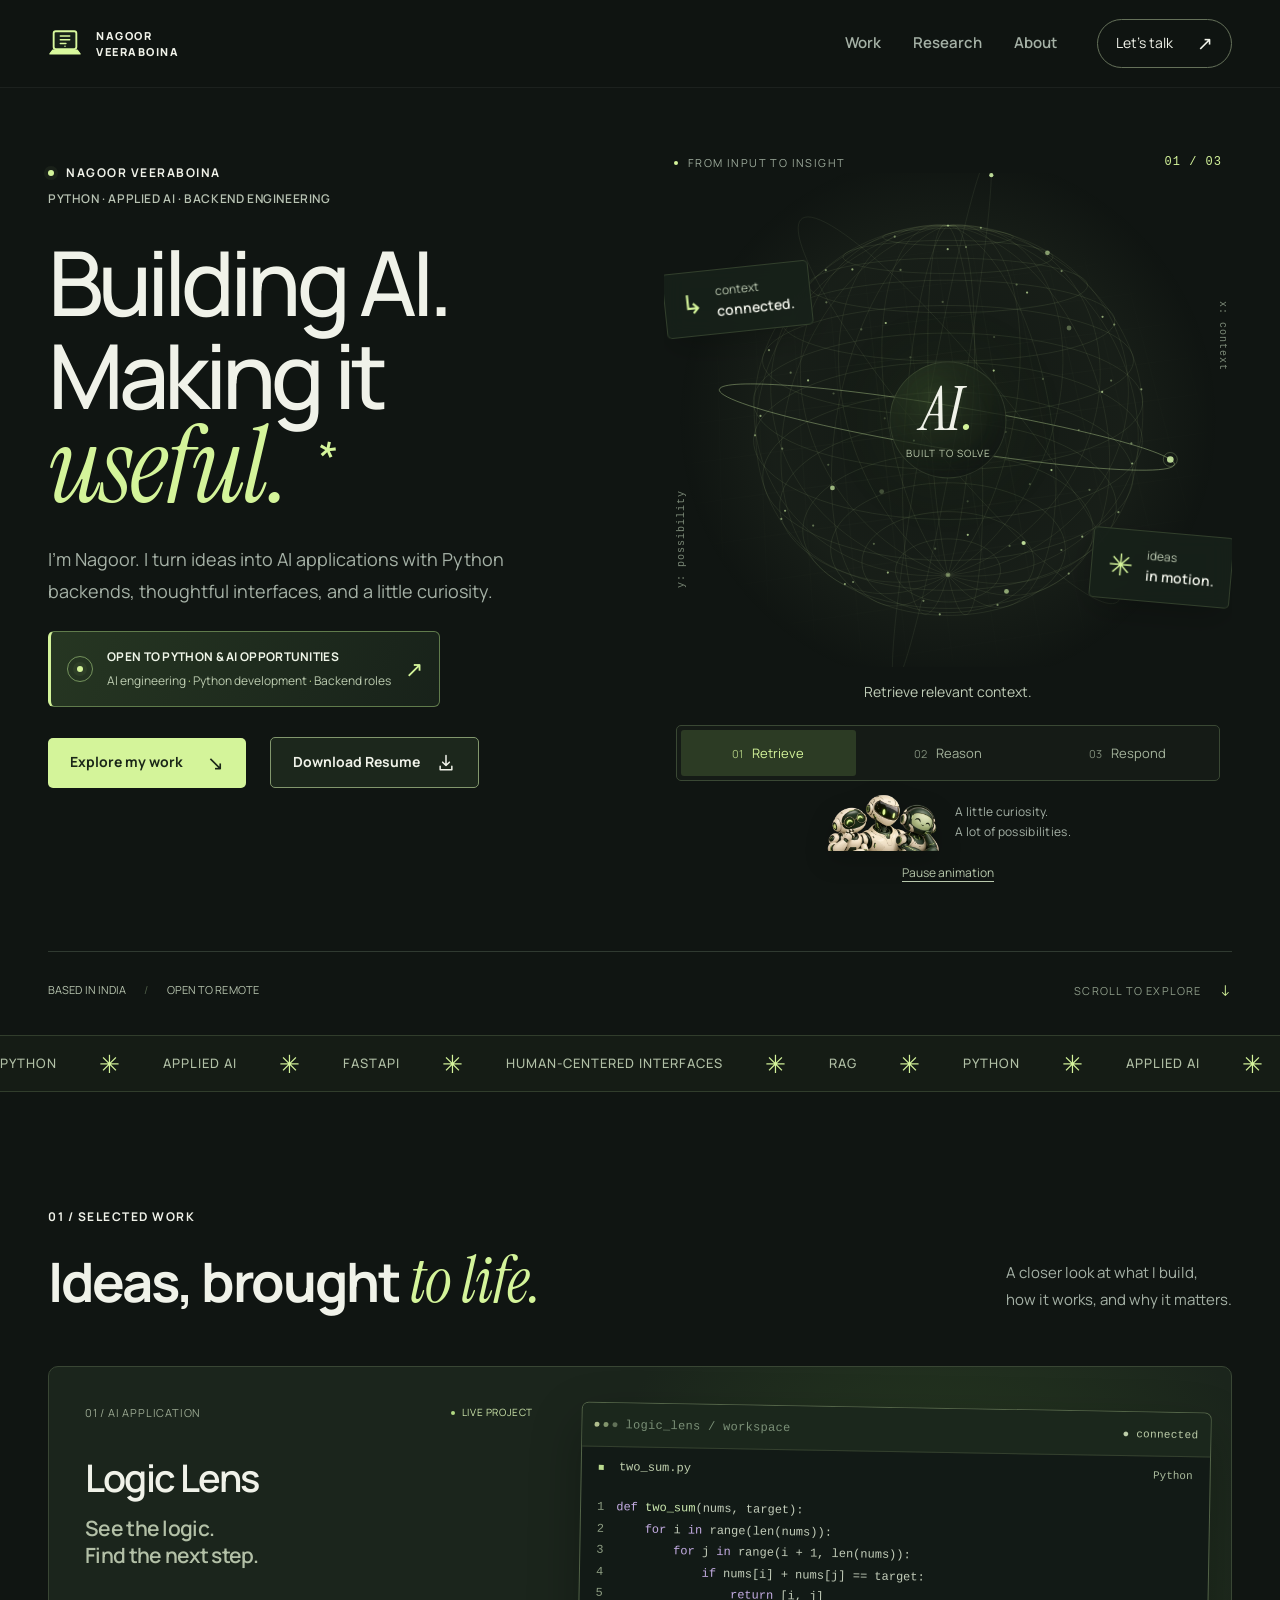
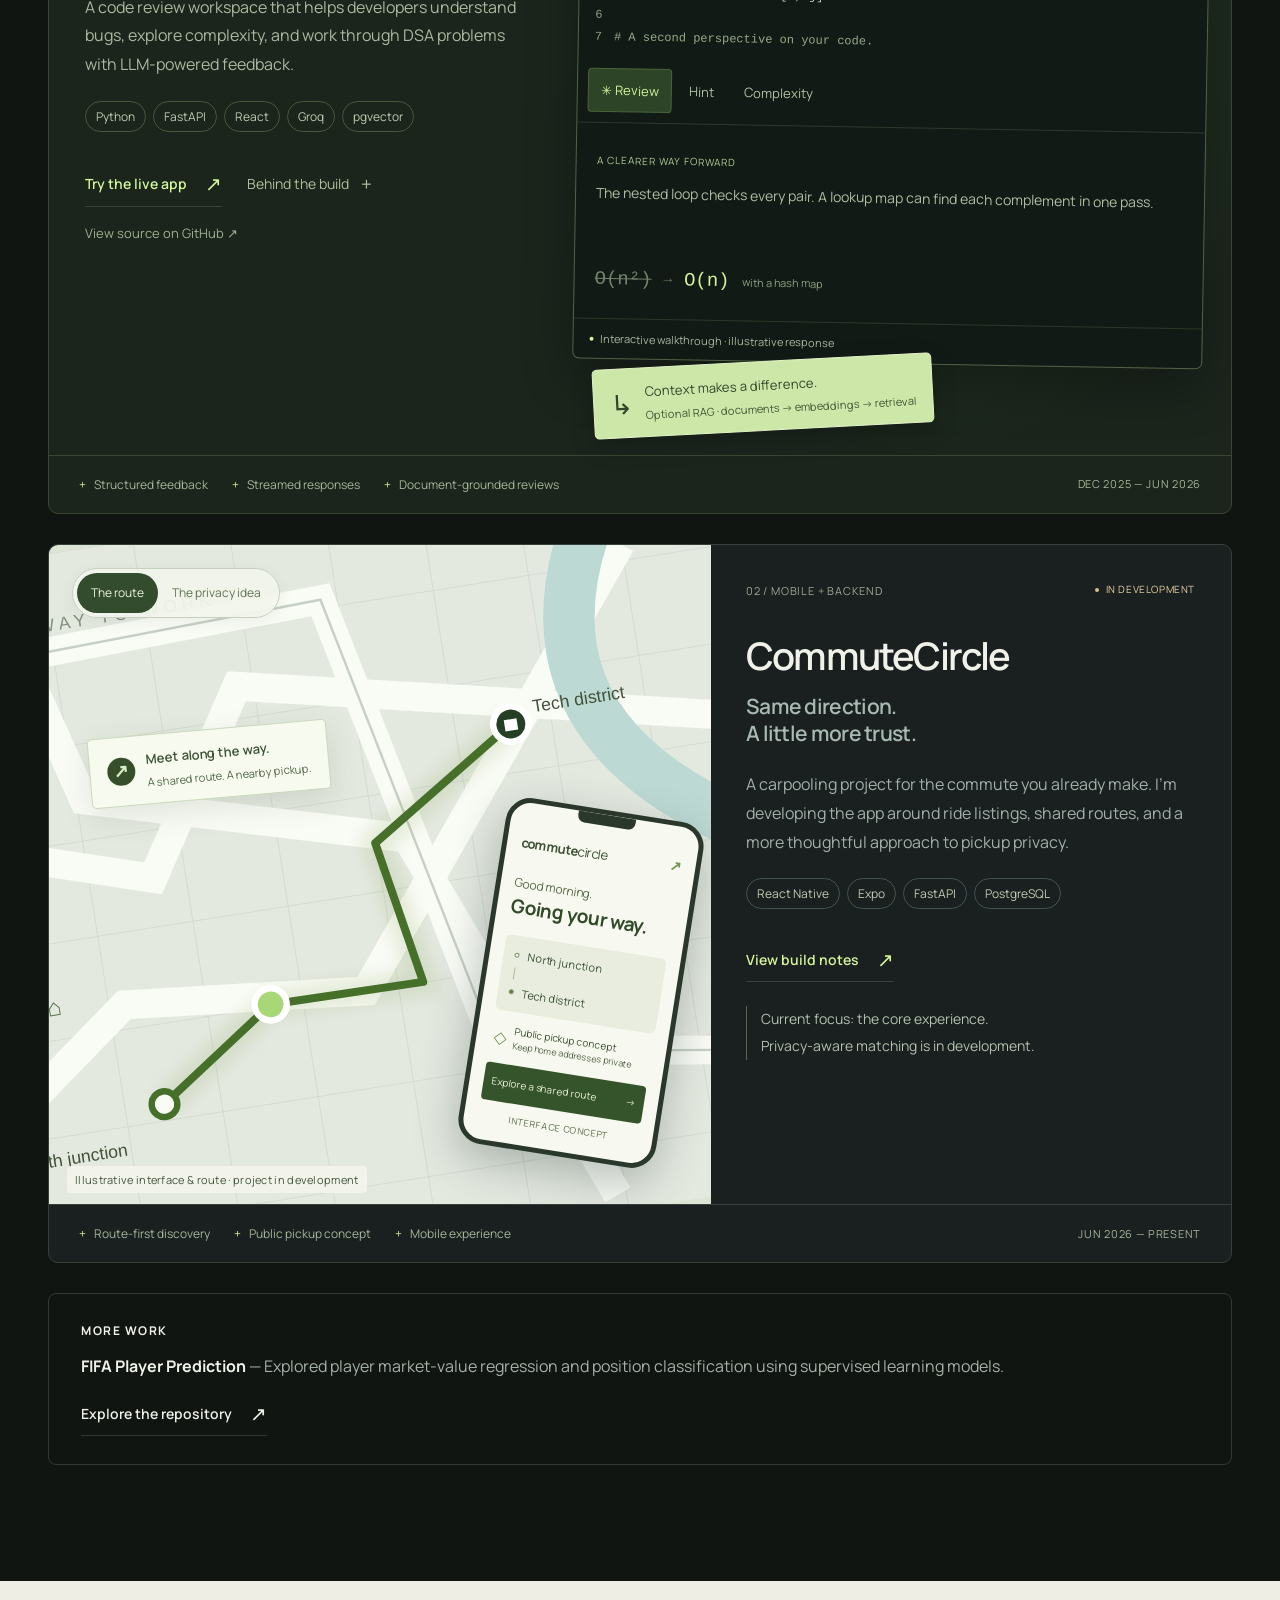
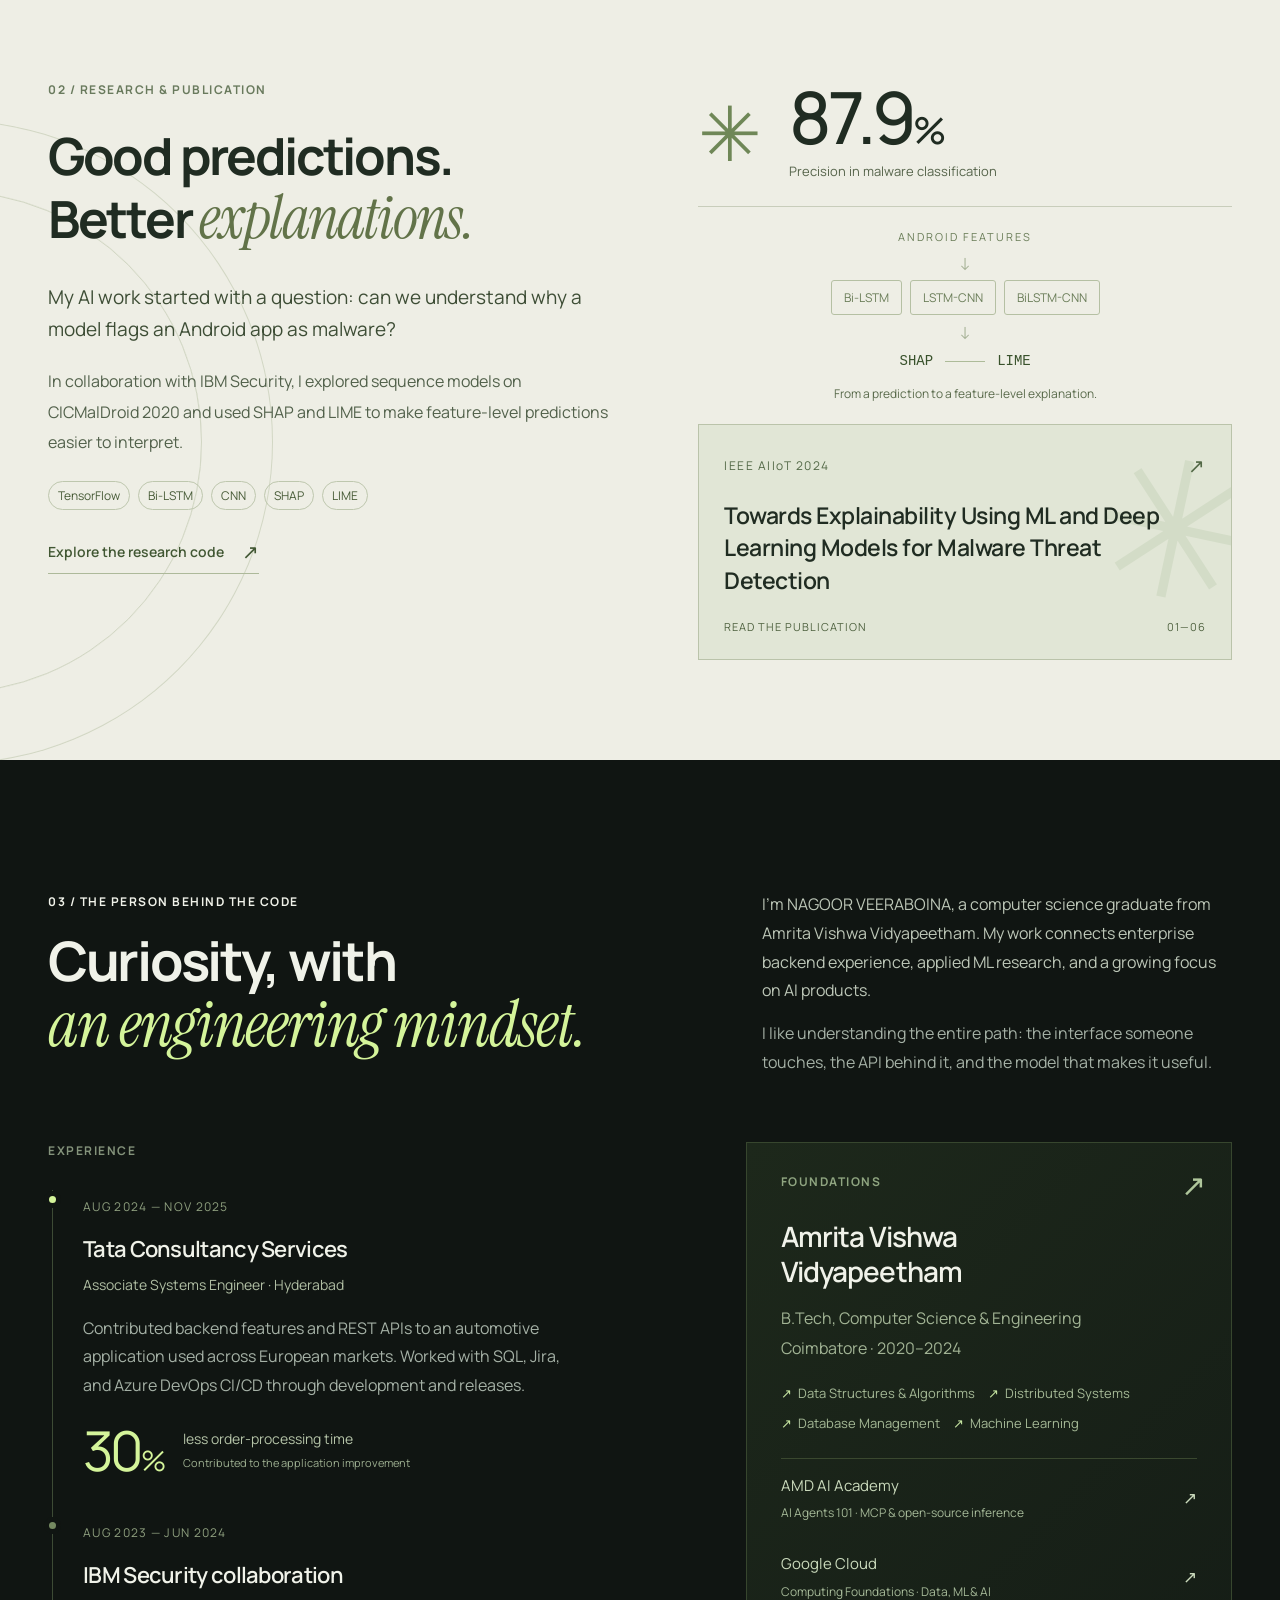
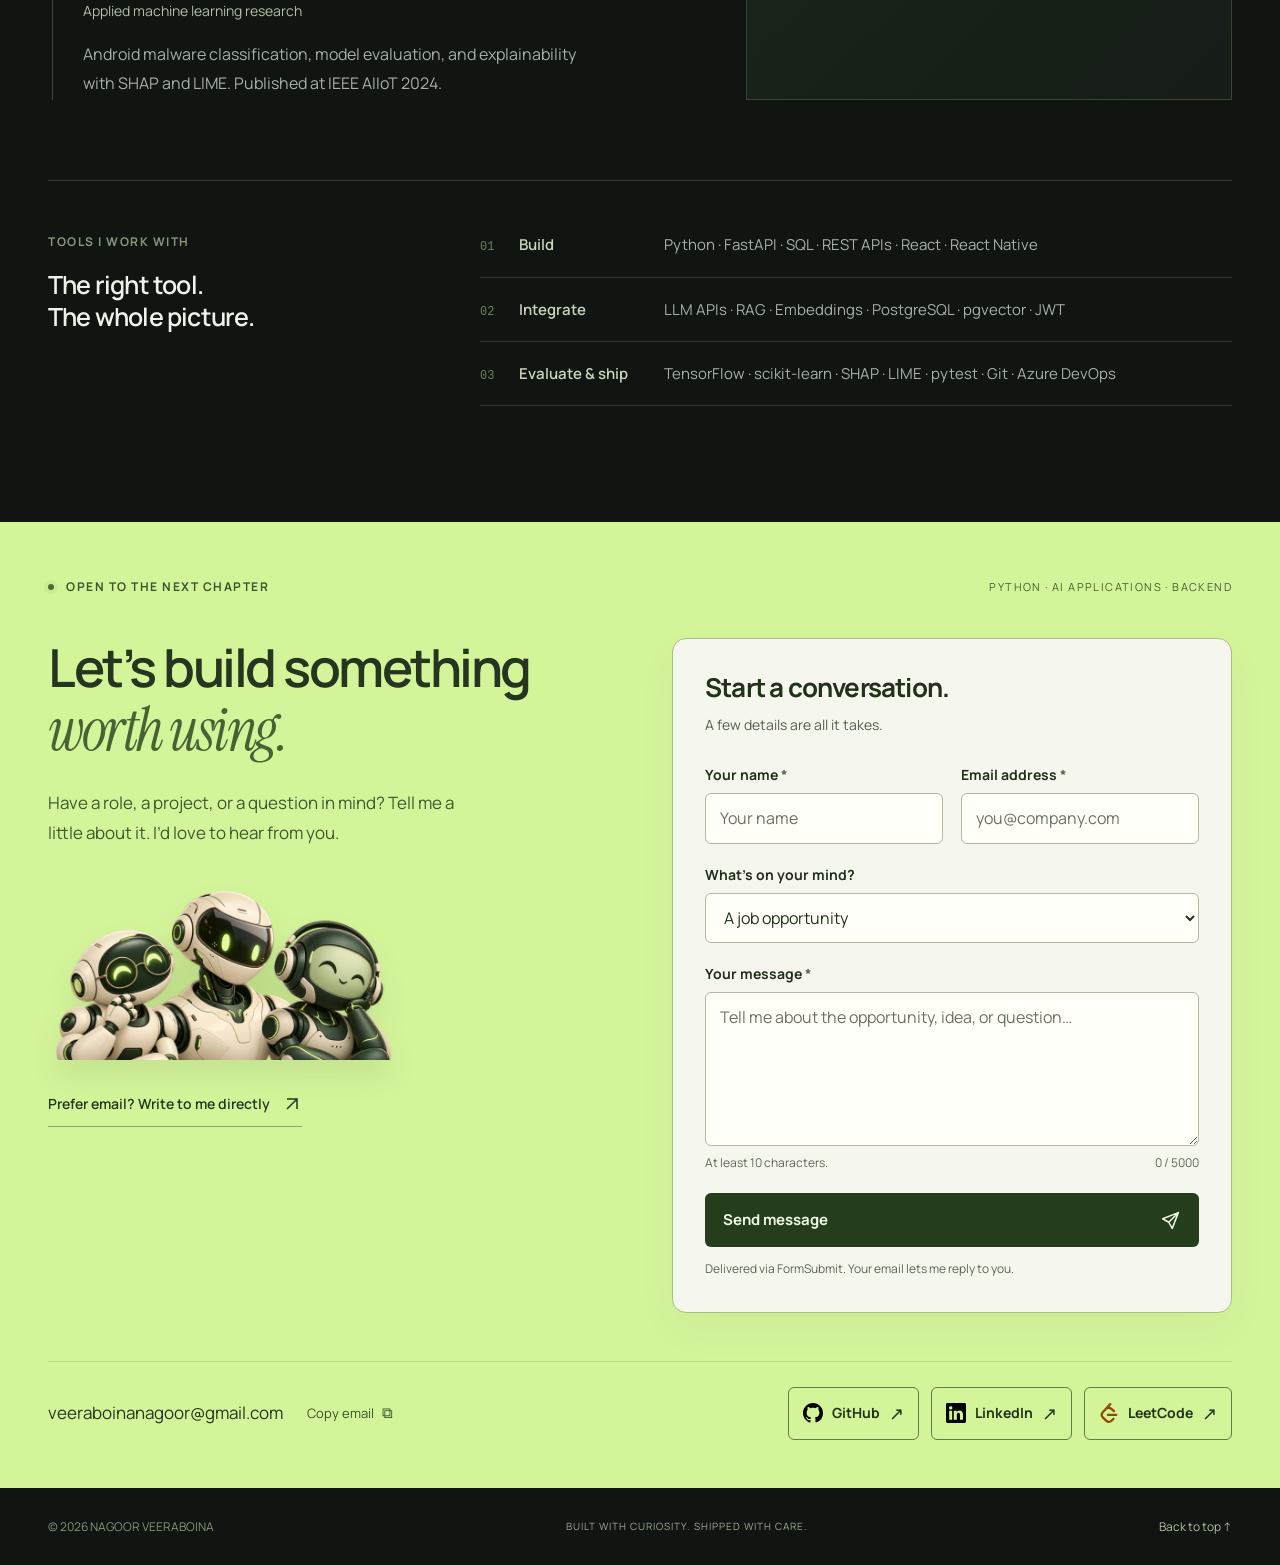
==== index.html @ dcbbb20c "Add contact form, polished tech avatars, and clear resume download Introduce an accessible FormSubmi" ====
<!doctype html>
<html lang="en">
<head>
  <meta charset="utf-8">
  <meta name="viewport" content="width=device-width, initial-scale=1">
  <meta name="theme-color" content="#101512">
  <title>NAGOOR VEERABOINA — Python & AI Engineer</title>
  <meta name="description" content="NAGOOR VEERABOINA builds LLM applications and Python backend services. Explore Logic Lens, CommuteCircle, and IEEE-published explainable AI research.">
  <meta property="og:type" content="website">
  <meta property="og:title" content="NAGOOR VEERABOINA — Building AI. Making it useful.">
  <meta property="og:description" content="Python backends. Thoughtful interfaces. Applied AI. Selected work and research by NAGOOR VEERABOINA.">
  <meta property="og:image" content="https://nagoor06.github.io/assets/social-card.png">
  <meta property="og:url" content="https://nagoor06.github.io/">
  <meta name="twitter:card" content="summary_large_image">
  <link rel="canonical" href="https://nagoor06.github.io/">
  <link rel="icon" href="assets/favicon.svg" type="image/svg+xml">
  <link rel="preload" href="assets/manrope-0.ttf" as="font" type="font/ttf" crossorigin>
  <link rel="preload" href="assets/instrument-serif-0.ttf" as="font" type="font/ttf" crossorigin>
  <link rel="stylesheet" href="assets/manrope.css">
  <link rel="stylesheet" href="assets/instrument-serif.css">
  <link rel="stylesheet" href="styles.css?v=20261025-contact">
  <script src="app.js" defer></script>
  <script src="contact.js?v=20261025-contact" defer></script>
</head>
<body>
  <a class="skip-link" href="#main">Skip to content</a>
  <div class="scroll-progress" aria-hidden="true"></div>
  <header class="site-header">
    <a class="wordmark" href="#home" aria-label="NAGOOR VEERABOINA home"><svg class="laptop-mark" xmlns="http://www.w3.org/2000/svg" viewBox="0 0 36 30" aria-hidden="true" focusable="false"><rect x="6" y="2" width="24" height="19" rx="2.2" fill="#172119" stroke="#d9f99d" stroke-width="2"/><path d="M2 26h32l-3-4H5z" fill="#d9f99d" stroke="#d9f99d" stroke-width="1.3" stroke-linejoin="round"/><path d="M13 7h10M13 11h10M13 15h6" stroke="#d9f99d" stroke-width="1.5" stroke-linecap="round"/><circle cx="18" cy="18" r=".8" fill="#d9f99d"/></svg><span class="wordmark-name">NAGOOR<br>VEERABOINA</span></a>
    <nav class="desktop-nav" aria-label="Main navigation">
      <a href="#work">Work</a><a href="#research">Research</a><a href="#about">About</a>
    </nav>
    <a class="nav-contact" href="#contact">Let’s talk <span aria-hidden="true">↗</span></a>
    <button class="menu-toggle" aria-label="Open navigation" aria-expanded="false" aria-controls="mobile-nav"><span></span><span></span></button>
  </header>
  <nav id="mobile-nav" class="mobile-nav" aria-label="Mobile navigation" hidden><a href="#work">Selected work</a><a href="#research">Research</a><a href="#about">About me</a><a href="#contact">Get in touch</a></nav>

  <main id="main" tabindex="-1">
    <section class="hero page-width" id="home" aria-labelledby="hero-heading">
      <div class="hero-copy">
        <div class="profile-lockup"><div><p class="eyebrow"><span class="status-dot"></span> NAGOOR VEERABOINA</p><p class="profile-specialty">PYTHON · APPLIED AI · BACKEND ENGINEERING</p></div></div>
        <h1 id="hero-heading">Building AI.<br>Making it<br><em>useful.</em><span class="hero-period" aria-hidden="true">*</span></h1>
        <p class="hero-description">I’m Nagoor. I turn ideas into AI applications with Python backends, thoughtful interfaces, and a little curiosity.</p>
        <a class="availability-banner" href="#contact" aria-label="Open to Python and AI opportunities. Contact Nagoor."><span class="availability-pulse-wrap"><i class="status-dot"></i></span><span class="availability-copy"><strong>OPEN TO PYTHON &amp; AI OPPORTUNITIES</strong><small>AI engineering <b>·</b> Python development <b>·</b> Backend roles</small></span><span class="availability-arrow" aria-hidden="true">↗</span></a>
        <div class="hero-actions"><a class="button button-lime" href="#work">Explore my work <span aria-hidden="true">↘</span></a><a class="button resume-link" href="assets/Nagoor_Veeraboina_Resume.pdf" download="Nagoor_Veeraboina_Resume.pdf">Download Resume <svg viewBox="0 0 24 24" width="20" height="20" fill="none" stroke="currentColor" stroke-width="1.8" stroke-linecap="round" stroke-linejoin="round" aria-hidden="true"><path d="M12 3v12m-4-4 4 4 4-4M5 16v4h14v-4"/></svg></a></div>
      </div>
      <div class="hero-visual" aria-label="Interactive illustration of an AI workflow">
        <div class="visual-topline"><span class="tiny-dot"></span><span>FROM INPUT TO INSIGHT</span><span class="visual-index" id="visual-index">01 / 03</span></div>
        <div class="orb-scene">
          <div class="orb-grid" aria-hidden="true"></div>
          <canvas id="intelligence-orb" aria-hidden="true"></canvas>
          <div class="orb-core" aria-hidden="true"><span>AI<span>.</span></span><small>BUILT TO SOLVE</small></div>
          <div class="orb-label label-a" aria-hidden="true"><span class="label-symbol">↳</span><span>context<br><b>connected.</b></span></div>
          <div class="orb-label label-b" aria-hidden="true"><span class="mini-spark">✳</span><span>ideas<br><b>in motion.</b></span></div>
          <div class="orb-coordinate coord-one" aria-hidden="true">x: context</div><div class="orb-coordinate coord-two" aria-hidden="true">y: possibility</div>
        </div>
        <div class="workflow-control"><p class="workflow-caption" id="workflow-caption" aria-live="polite">Retrieve relevant context.</p><div class="workflow-steps" role="group" aria-label="Explore an AI workflow"><button class="is-active" data-stage="0" aria-pressed="true"><small>01</small> Retrieve</button><button data-stage="1" aria-pressed="false"><small>02</small> Reason</button><button data-stage="2" aria-pressed="false"><small>03</small> Respond</button></div></div>
        <div class="visual-footnote-row"><div class="visual-personality"><img class="techie-avatars" src="assets/tech-avatar-trio.webp" width="768" height="384" alt="" aria-hidden="true" decoding="async"><p class="visual-footnote">A little curiosity.<br>A lot of possibilities.</p></div><button id="motion-toggle" class="motion-toggle" type="button" aria-pressed="false" aria-label="Pause or resume the AI illustration">Pause animation</button></div>
      </div>
      <div class="hero-bottom"><span>BASED IN INDIA <span class="meta-divider">/</span> OPEN TO REMOTE</span><a href="#work">SCROLL TO EXPLORE <span aria-hidden="true">↓</span></a></div>
    </section>

    <div class="craft-strip" aria-hidden="true"><div>PYTHON <span>✳</span> APPLIED AI <span>✳</span> FASTAPI <span>✳</span> HUMAN-CENTERED INTERFACES <span>✳</span> RAG <span>✳</span> PYTHON <span>✳</span> APPLIED AI <span>✳</span> FASTAPI <span>✳</span> HUMAN-CENTERED INTERFACES <span>✳</span> RAG <span>✳</span></div></div>

    <section class="work-section page-width section-space" id="work" aria-labelledby="work-heading">
      <div class="section-heading reveal"><div><p class="eyebrow">01 / SELECTED WORK</p><h2 id="work-heading">Ideas, brought <em>to life.</em></h2></div><p>A closer look at what I build,<br>how it works, and why it matters.</p></div>

      <article class="project project-logic reveal">
        <div class="project-copy"><div class="project-topline"><span>01 / AI APPLICATION</span><span class="project-status"><i></i> LIVE PROJECT</span></div><h3>Logic Lens<span>See the logic.<br>Find the next step.</span></h3><p>A code review workspace that helps developers understand bugs, explore complexity, and work through DSA problems with LLM-powered feedback.</p><div class="tech-tags"><span>Python</span><span>FastAPI</span><span>React</span><span>Groq</span><span>pgvector</span></div><div class="project-actions"><a class="text-link" href="https://logic-lens-five.vercel.app/" target="_blank" rel="noopener noreferrer">Try the live app <span aria-hidden="true">↗</span></a><button class="quiet-button" data-open="logic-dialog">Behind the build <span aria-hidden="true">+</span></button></div><a class="repo-link" href="https://github.com/Nagoor06/LogicLens" target="_blank" rel="noopener noreferrer">View source on GitHub <span aria-hidden="true">↗</span></a></div>
        <div class="logic-showcase"><div class="editor-window"><div class="editor-titlebar"><div class="window-dots" aria-hidden="true"><i></i><i></i><i></i></div><span>logic_lens / workspace</span><span class="editor-status">● connected</span></div><div class="editor-toolbar"><span><i class="file-dot"></i> two_sum.py</span><span>Python</span></div><div class="code-editor" role="region" tabindex="0" aria-label="Sample Python code; scroll horizontally to read"><span class="line-no" aria-hidden="true">1<br>2<br>3<br>4<br>5<br>6<br>7</span><pre><code><span class="code-purple">def</span> <span class="code-lime">two_sum</span>(nums, target):
    <span class="code-purple">for</span> i <span class="code-purple">in</span> range(len(nums)):
        <span class="code-purple">for</span> j <span class="code-purple">in</span> range(i + 1, len(nums)):
            <span class="code-purple">if</span> nums[i] + nums[j] == target:
                <span class="code-purple">return</span> [i, j]

<span class="code-comment"># A second perspective on your code.</span></code></pre></div><div class="review-tabs" role="tablist" aria-label="Code walkthrough"><button role="tab" aria-selected="true" aria-controls="sample-panel" id="sample-review" data-review="review" tabindex="0">✳ Review</button><button role="tab" aria-selected="false" aria-controls="sample-panel" id="sample-hint" data-review="hint" tabindex="-1">Hint</button><button role="tab" aria-selected="false" aria-controls="sample-panel" id="sample-complexity" data-review="complexity" tabindex="-1">Complexity</button></div><div class="review-output" id="sample-panel" role="tabpanel" tabindex="0" aria-labelledby="sample-review"><span class="output-label" id="output-label">A CLEARER WAY FORWARD</span><p id="sample-output">The nested loop checks every pair. A lookup map can find each complement in one pass.</p><div class="code-insight" id="code-insight"><span class="complexity-before">O(n²)</span><span aria-hidden="true">→</span><span class="complexity-after">O(n)</span><small>with a hash map</small></div></div><div class="sample-notice"><span class="tiny-dot"></span> Interactive walkthrough · illustrative response</div></div><div class="floating-source"><span>↳</span><div>Context makes a difference.<small>Optional RAG · documents → embeddings → retrieval</small></div></div></div>
        <div class="project-foot"><span>Structured feedback</span><span>Streamed responses</span><span>Document-grounded reviews</span><span class="project-date">DEC 2025 — JUN 2026</span></div>
      </article>

      <article class="project project-commute reveal">
        <div class="commute-showcase"><div class="map-switch" role="group" aria-label="CommuteCircle concept views"><button class="is-active" data-map="route" aria-pressed="true">The route</button><button data-map="privacy" aria-pressed="false">The privacy idea</button></div><div class="map-canvas" id="commute-map"><svg viewBox="0 0 600 460" class="route-map" aria-hidden="true"><defs><pattern id="mapgrid" width="60" height="60" patternUnits="userSpaceOnUse"><path d="M60 0H0V60" fill="none" stroke="#d0d7cf" stroke-width="1"/></pattern><filter id="routeglow"><feGaussianBlur stdDeviation="5"/></filter></defs><rect width="600" height="460" fill="#e4e9e0"/><rect width="600" height="460" fill="url(#mapgrid)"/><path d="M-30 150L160 210L230 100L640 190M-10 390L130 285L280 300L480 50M80 -10L125 155L320 210L415 450M-20 65L290 55L355 350L620 390" fill="none" stroke="#f9fbf5" stroke-width="18"/><path d="M-20 65L290 55L355 350L620 390" fill="none" stroke="#c6d0c4" stroke-width="1.5"/><path d="M500 -20Q370 130 520 230T480 500" fill="none" stroke="#bdd9d3" stroke-width="32"/><path d="M145 350L220 299L316 300L300 210L395 150" fill="none" stroke="#7c9b48" stroke-width="17" opacity=".16" filter="url(#routeglow)"/><path class="main-route" d="M145 350L220 299L316 300L300 210L395 150" fill="none" stroke="#466f29" stroke-width="5" stroke-linecap="round" stroke-linejoin="round"/><path class="walk-route" d="M90 280L150 280L220 299" fill="none" stroke="#70934a" stroke-width="3" stroke-dasharray="5 7"/><circle class="privacy-radius" cx="220" cy="299" r="72" fill="#9fc86d" fill-opacity=".14" stroke="#6e9546" stroke-dasharray="4 5"/><circle cx="145" cy="350" r="8" fill="#f9fbf5" stroke="#466f29" stroke-width="4"/><circle cx="220" cy="299" r="10" fill="#a7d776" stroke="#fff" stroke-width="4"/><circle cx="395" cy="150" r="11" fill="#253f25" stroke="#fff" stroke-width="4"/><g transform="translate(395 150)"><path d="M-4 -3H4V4H-4Z" fill="#fff"/></g><circle class="private-home" cx="90" cy="280" r="13" fill="#f8faf6" stroke="#819575" stroke-width="2"/><text x="82" y="285" fill="#537046" font-family="sans-serif" font-size="15">⌂</text><text x="28" y="48" fill="#82907d" font-size="11" letter-spacing="3" font-family="sans-serif">A SHARED WAY TO WORK</text><text x="410" y="145" fill="#42513a" font-size="11" font-family="sans-serif">Tech district</text><text x="50" y="378" fill="#42513a" font-size="11" font-family="sans-serif">North junction</text></svg><div class="pickup-label"><span class="pickup-icon">↗</span><div id="map-label">Meet along the way.<small id="map-label-detail">A shared route. A nearby pickup.</small></div></div><div class="route-phone"><div class="phone-notch"></div><span class="phone-brand">commute<span>circle</span><i>↗</i></span><p>Good morning.<br><strong>Going your way.</strong></p><div class="phone-route"><span><i></i> North junction</span><b></b><span><i></i> Tech district</span></div><div class="phone-pickup"><span class="mini-shield">◇</span><span>Public pickup concept<small>Keep home addresses private</small></span></div><div class="phone-action">Explore a shared route <span>→</span></div><small class="phone-concept">INTERFACE CONCEPT</small></div></div><p class="concept-caption">Illustrative interface & route · project in development</p></div>
        <div class="project-copy"><div class="project-topline"><span>02 / MOBILE + BACKEND</span><span class="project-status status-building"><i></i> IN DEVELOPMENT</span></div><h3>CommuteCircle<span>Same direction.<br>A little more trust.</span></h3><p>A carpooling project for the commute you already make. I’m developing the app around ride listings, shared routes, and a more thoughtful approach to pickup privacy.</p><div class="tech-tags"><span>React Native</span><span>Expo</span><span>FastAPI</span><span>PostgreSQL</span></div><div class="project-actions"><button class="text-link" data-open="commute-dialog">View build notes <span aria-hidden="true">↗</span></button></div><p class="project-aside">Current focus: the core experience.<br>Privacy-aware matching is in development.</p></div>
        <div class="project-foot"><span>Route-first discovery</span><span>Public pickup concept</span><span>Mobile experience</span><span class="project-date">JUN 2026 — PRESENT</span></div>
      </article>
      <div class="additional-projects reveal" aria-label="Additional machine learning project"><span class="eyebrow">MORE WORK</span><p><strong>FIFA Player Prediction</strong> — Explored player market-value regression and position classification using supervised learning models.</p><a class="text-link" href="https://github.com/Nagoor06/Fifa_Prediction-ML" target="_blank" rel="noopener noreferrer">Explore the repository <span aria-hidden="true">↗</span></a></div>
    </section>

    <section class="research-section" id="research" aria-labelledby="research-heading"><div class="page-width research-layout"><div class="research-copy reveal"><p class="eyebrow">02 / RESEARCH & PUBLICATION</p><h2 id="research-heading">Good predictions.<br>Better <em>explanations.</em></h2><p class="research-intro">My AI work started with a question: can we understand why a model flags an Android app as malware?</p><p>In collaboration with IBM Security, I explored sequence models on CICMalDroid 2020 and used SHAP and LIME to make feature-level predictions easier to interpret.</p><div class="research-tools"><span>TensorFlow</span><span>Bi-LSTM</span><span>CNN</span><span>SHAP</span><span>LIME</span></div><a class="text-link" href="https://github.com/Nagoor06/Android_Malware_Detection" target="_blank" rel="noopener noreferrer">Explore the research code <span aria-hidden="true">↗</span></a></div><div class="research-visual reveal"><div class="research-metric"><span class="metric-asterisk" aria-hidden="true">✳</span><div><strong>87.9<span>%</span></strong><p>Precision in malware classification</p></div></div><div class="model-path"><span>ANDROID FEATURES</span><span class="path-arrow" aria-hidden="true">↓</span><div class="model-nodes"><span>Bi-LSTM</span><span>LSTM-CNN</span><span>BiLSTM-CNN</span></div><span class="path-arrow" aria-hidden="true">↓</span><div class="explain-nodes"><span>SHAP</span><span class="model-line"></span><span>LIME</span></div><span class="model-caption">From a prediction to a feature-level explanation.</span></div><a class="publication-card" href="https://ieeexplore.ieee.org/document/10574689/" target="_blank" rel="noopener noreferrer"><span class="publication-top">IEEE AIIoT 2024 <span aria-hidden="true">↗</span></span><h3>Towards Explainability Using ML and Deep Learning Models for Malware Threat Detection</h3><span class="publication-bottom">READ THE PUBLICATION <span>01—06</span></span></a></div></div></section>

    <section class="about-section page-width section-space" id="about" aria-labelledby="about-heading"><div class="section-heading reveal"><div><p class="eyebrow">03 / THE PERSON BEHIND THE CODE</p><h2 id="about-heading">Curiosity, with<br><em>an engineering mindset.</em></h2></div><div class="about-intro"><p>I’m NAGOOR VEERABOINA, a computer science graduate from Amrita Vishwa Vidyapeetham. My work connects enterprise backend experience, applied ML research, and a growing focus on AI products.</p><p>I like understanding the entire path: the interface someone touches, the API behind it, and the model that makes it useful.</p></div></div><div class="experience-grid reveal"><div class="experience-main"><span class="eyebrow">EXPERIENCE</span><div class="timeline-entry"><div class="timeline-dot"></div><span class="timeline-date">AUG 2024 — NOV 2025</span><h3>Tata Consultancy Services</h3><p class="timeline-role">Associate Systems Engineer · Hyderabad</p><p>Contributed backend features and REST APIs to an automotive application used across European markets. Worked with SQL, Jira, and Azure DevOps CI/CD through development and releases.</p><div class="impact"><strong>30<span>%</span></strong><span>less order-processing time<br><small>Contributed to the application improvement</small></span></div></div><div class="timeline-entry"><div class="timeline-dot"></div><span class="timeline-date">AUG 2023 — JUN 2024</span><h3>IBM Security collaboration</h3><p class="timeline-role">Applied machine learning research</p><p>Android malware classification, model evaluation, and explainability with SHAP and LIME. Published at IEEE AIIoT 2024.</p></div></div><aside class="education-panel"><div class="edu-symbol" aria-hidden="true">↗</div><span class="eyebrow">FOUNDATIONS</span><h3>Amrita Vishwa<br>Vidyapeetham</h3><p>B.Tech, Computer Science & Engineering<br>Coimbatore · 2020–2024</p><div class="coursework"><span>Data Structures & Algorithms</span><span>Distributed Systems</span><span>Database Management</span><span>Machine Learning</span></div><div class="certification-links"><a href="https://academy.amd.com/certs/31042/A925A33F74254DF38ACEE9C26B9F9C2E166281.pdf" target="_blank" rel="noopener noreferrer"><span>AMD AI Academy<small>AI Agents 101 · MCP & open-source inference</small></span><b aria-hidden="true">↗</b></a><a href="https://coursera.org/verify/4EEGS7M7QEVL" target="_blank" rel="noopener noreferrer"><span>Google Cloud<small>Computing Foundations · Data, ML & AI</small></span><b aria-hidden="true">↗</b></a></div></aside></div>
      <div class="toolkit reveal"><div class="toolkit-heading"><p class="eyebrow">TOOLS I WORK WITH</p><h3>The right tool.<br>The whole picture.</h3></div><div class="toolkit-rows"><div><span class="toolkit-number">01</span><h4>Build</h4><p>Python · FastAPI · SQL · REST APIs · React · React Native</p></div><div><span class="toolkit-number">02</span><h4>Integrate</h4><p>LLM APIs · RAG · Embeddings · PostgreSQL · pgvector · JWT</p></div><div><span class="toolkit-number">03</span><h4>Evaluate & ship</h4><p>TensorFlow · scikit-learn · SHAP · LIME · pytest · Git · Azure DevOps</p></div></div></div>
    </section>

    <section class="contact-section" id="contact" aria-labelledby="contact-heading">
      <div class="page-width contact-inner">
        <div class="contact-top"><p class="eyebrow"><span class="status-dot"></span> OPEN TO THE NEXT CHAPTER</p><span>PYTHON · AI APPLICATIONS · BACKEND</span></div>
        <div class="contact-grid">
          <div class="contact-intro">
            <h2 id="contact-heading">Let’s build something<br><em>worth using.</em></h2>
            <p>Have a role, a project, or a question in mind? Tell me a little about it. I’d love to hear from you.</p>
            <div class="contact-art" aria-hidden="true"><img src="assets/tech-avatar-trio.webp" width="768" height="384" alt="" loading="lazy" decoding="async"></div>
            <a class="contact-direct" href="mailto:veeraboinanagoor@gmail.com">Prefer email? Write to me directly <svg viewBox="0 0 24 24" width="20" height="20" fill="none" stroke="currentColor" stroke-width="1.8" aria-hidden="true"><path d="M6 18 18 6M6 6h12v12"/></svg></a>
          </div>
          <form id="contact-form" class="contact-form" action="https://formsubmit.co/veeraboinanagoor@gmail.com" method="POST" aria-labelledby="form-heading">
            <h3 id="form-heading">Start a conversation.</h3>
            <p class="form-intro">A few details are all it takes.</p>
            <div class="form-row">
              <div class="form-field"><label for="contact-name">Your name <span aria-hidden="true">*</span></label><input id="contact-name" name="name" type="text" autocomplete="name" placeholder="Your name" minlength="2" maxlength="80" required></div>
              <div class="form-field"><label for="contact-email">Email address <span aria-hidden="true">*</span></label><input id="contact-email" name="email" type="email" autocomplete="email" placeholder="you@company.com" maxlength="254" required></div>
            </div>
            <div class="form-field"><label for="contact-topic">What’s on your mind?</label><select id="contact-topic" name="topic"><option value="Job opportunity">A job opportunity</option><option value="Project collaboration">A project collaboration</option><option value="Question or hello">A question or a hello</option></select></div>
            <div class="form-field"><label for="contact-message">Your message <span aria-hidden="true">*</span></label><textarea id="contact-message" name="message" rows="5" minlength="10" maxlength="5000" placeholder="Tell me about the opportunity, idea, or question…" aria-describedby="message-help" required></textarea><div class="message-meta"><span id="message-help">At least 10 characters.</span><span id="message-count" aria-hidden="true">0 / 5000</span></div></div>
            <div class="form-trap" aria-hidden="true"><label for="contact-website">Leave this field empty</label><input id="contact-website" type="text" name="_honey" tabindex="-1" autocomplete="off"></div>
            <input type="hidden" name="_subject" value="New portfolio inquiry">
            <input type="hidden" name="_template" value="table">
            <button class="send-button" type="submit"><span id="send-label">Send message</span><svg viewBox="0 0 24 24" width="21" height="21" fill="none" stroke="currentColor" stroke-width="1.7" stroke-linecap="round" stroke-linejoin="round" aria-hidden="true"><path d="m21 3-7 18-4-7-7-4 18-7ZM10 14 21 3"/></svg></button>
            <p class="form-privacy">Delivered via FormSubmit. Your email lets me reply to you.</p>
            <p id="form-status" class="form-status" role="status" aria-live="polite" tabindex="-1"></p>
            <noscript><p class="form-privacy">After you send, FormSubmit will open a confirmation page.</p></noscript>
          </form>
        </div>
        <div class="contact-bottom">
          <a class="contact-email" href="mailto:veeraboinanagoor@gmail.com">veeraboinanagoor@gmail.com</a>
          <button id="copy-email" class="copy-email" aria-label="Copy email address"><span id="copy-label">Copy email</span> <span aria-hidden="true">⧉</span></button><span class="copy-status" id="copy-status" role="status"></span>
          <div class="contact-social" aria-label="Professional profiles">
            <a href="https://github.com/Nagoor06" target="_blank" rel="noopener noreferrer" aria-label="GitHub profile"><img class="brand-logo brand-github" src="assets/github.svg" alt="" aria-hidden="true" width="22" height="22" loading="lazy"><span>GitHub</span><b aria-hidden="true">↗</b></a>
            <a href="https://www.linkedin.com/in/nagoor-veeraboina-4b5b82224/" target="_blank" rel="noopener noreferrer" aria-label="LinkedIn profile"><img class="brand-logo brand-linkedin" src="assets/linkedin.svg" alt="" aria-hidden="true" width="22" height="22" loading="lazy"><span>LinkedIn</span><b aria-hidden="true">↗</b></a>
            <a href="https://leetcode.com/u/preprod/" target="_blank" rel="noopener noreferrer" aria-label="LeetCode profile"><img class="brand-logo brand-leetcode" src="assets/leetcode.svg" alt="" aria-hidden="true" width="22" height="22" loading="lazy"><span>LeetCode</span><b aria-hidden="true">↗</b></a>
          </div>
        </div>
      </div>
    </section>
  </main>
  <footer class="page-width site-footer"><span>© <span id="year">2026</span> NAGOOR VEERABOINA</span><span>BUILT WITH CURIOSITY. SHIPPED WITH CARE.</span><a href="#home">Back to top ↑</a></footer>

  <dialog id="logic-dialog" class="case-dialog" aria-labelledby="logic-dialog-title"><button class="dialog-close" aria-label="Close Logic Lens notes">×</button><p class="eyebrow">PROJECT 01 / ENGINEERING NOTES</p><h2 id="logic-dialog-title">Inside Logic Lens.</h2><p class="dialog-lead">A code review workspace that brings the explanation closer to the code.</p><div class="dialog-section"><span>01 / THE EXPERIENCE</span><h3>More than a final answer.</h3><p>The workspace supports bug analysis, progressive DSA hints, time and space complexity explanations, and corrected-code diffs. React connects to FastAPI for streamed responses, authentication, and saved review history.</p></div><div class="dialog-section"><span>02 / THE RETRIEVAL PATH</span><h3>Give the model useful context.</h3><p>The optional RAG feature accepts PDF, Markdown, and text documents. It chunks and embeds their content, stores vectors in PostgreSQL with pgvector, retrieves relevant chunks, and adds them to the review prompt. Source references accompany the result.</p><p class="dialog-note">RAG is an optional implementation in the source repository. Its availability depends on the deployment configuration.</p></div><div class="dialog-section"><span>03 / THE BACKEND DETAILS</span><h3>Make the workflow dependable.</h3><p>JWT-protected endpoints, per-user history, response caching, request rate limits, and structured API errors support the review workflow. Streaming improves how feedback arrives; it does not eliminate model latency.</p></div><div class="dialog-actions"><a class="button button-lime" href="https://logic-lens-five.vercel.app/" target="_blank" rel="noopener noreferrer">Open Logic Lens ↗</a><a class="text-link" href="https://github.com/Nagoor06/LogicLens" target="_blank" rel="noopener noreferrer">Read the code ↗</a></div></dialog>
  <dialog id="commute-dialog" class="case-dialog" aria-labelledby="commute-dialog-title"><button class="dialog-close" aria-label="Close CommuteCircle notes">×</button><p class="eyebrow">PROJECT 02 / IN DEVELOPMENT</p><h2 id="commute-dialog-title">Inside CommuteCircle.</h2><p class="dialog-lead">A familiar route can become a shared ride. The experience should respect the people using it.</p><div class="dialog-section"><span>01 / THE IDEA</span><h3>Start with the commute.</h3><p>Drivers list a journey they are already making. Other commuters discover rides with compatible origins, destinations, departure times, and seat availability.</p></div><div class="dialog-section"><span>02 / CURRENT WORK</span><h3>Build the core experience first.</h3><p>The project is being developed with React Native (Expo), Python, FastAPI, and PostgreSQL. Current work centers on the app foundation and ride-listing flow.</p></div><div class="dialog-section"><span>03 / PRIVACY BY DESIGN</span><h3>Meet nearby, without sharing everything.</h3><p>The matching concept uses public pickup points and walking-distance and detour limits, so sharing a ride need not require disclosing a home address. This matching feature is in development.</p><p class="dialog-note">The map and phone shown on this portfolio are concept illustrations. They are not a live service or a production app screenshot.</p></div><div class="dialog-actions"><a class="button button-lime commute-contact-link" href="https://mail.google.com/mail/?view=cm&amp;fs=1&amp;to=veeraboinanagoor%40gmail.com&amp;su=Let%27s%20talk%20about%20CommuteCircle" target="_blank" rel="noopener noreferrer" data-mobile-mailto="mailto:veeraboinanagoor@gmail.com?subject=Let%27s%20talk%20about%20CommuteCircle">Talk about the project ↗</a></div></dialog>
</body>
</html>
---- assets/manrope.css ----
@font-face {
  font-family: 'Manrope';
  font-style: normal;
  font-weight: 400;
  font-display: swap;
  src: url(./manrope-0.ttf) format('truetype');
}
@font-face {
  font-family: 'Manrope';
  font-style: normal;
  font-weight: 500;
  font-display: swap;
  src: url(./manrope-1.ttf) format('truetype');
}
@font-face {
  font-family: 'Manrope';
  font-style: normal;
  font-weight: 600;
  font-display: swap;
  src: url(./manrope-2.ttf) format('truetype');
}
@font-face {
  font-family: 'Manrope';
  font-style: normal;
  font-weight: 700;
  font-display: swap;
  src: url(./manrope-3.ttf) format('truetype');
}
@font-face {
  font-family: 'Manrope';
  font-style: normal;
  font-weight: 800;
  font-display: swap;
  src: url(./manrope-4.ttf) format('truetype');
}
---- assets/instrument-serif.css ----
@font-face {
  font-family: 'Instrument Serif';
  font-style: italic;
  font-weight: 400;
  font-display: swap;
  src: url(./instrument-serif-0.ttf) format('truetype');
}
@font-face {
  font-family: 'Instrument Serif';
  font-style: normal;
  font-weight: 400;
  font-display: swap;
  src: url(./instrument-serif-1.ttf) format('truetype');
}
---- styles.css ----
@charset "UTF-8";
:root {
  --bg: #101512;
  --panel: #171e19;
  --line: #303a31;
  --text: #f0f2e9;
  --muted: #a5b1a6;
  --lime: #d4f49a;
  --lime-dark: #273a1a;
  --cream: #eeeee5;
  --ink: #202c22;
  --serif: "Instrument Serif",Georgia,serif;
  --sans: Manrope,Arial,sans-serif;
  --ease: cubic-bezier(.21,.75,.3,1);
}

* {
  box-sizing: border-box;
}

html {
  scroll-behavior: smooth;
  scroll-padding-top: 110px;
}

body {
  margin: 0;
  background: var(--bg);
  color: var(--text);
  font-family: var(--sans);
  font-size: 17px;
  line-height: 1.75;
  -webkit-font-smoothing: antialiased;
}

body.modal-open {
  overflow: hidden;
}

::selection {
  background: var(--lime);
  color: var(--bg);
}

a {
  color: inherit;
  text-decoration: none;
}

button {
  font: inherit;
  color: inherit;
  cursor: pointer;
}

button,a {
  -webkit-tap-highlight-color: transparent;
}

button {
  border: 0;
}

button:disabled {
  cursor: default;
}

button:focus-visible,a:focus-visible {
  outline: 2px solid var(--lime);
  outline-offset: 6px;
  border-radius: 2px;
}

button,textarea,input {
  font: inherit;
}

svg {
  display: block;
}

h1,h2,h3,h4,p {
  margin: 0;
}

h1,h2,h3,h4 {
  font-weight: 600;
}

em {
  font-family: var(--serif);
  font-weight: 400;
}

button[hidden],[hidden] {
  display: none!important;
}

.page-width {
  width: min(1240px, calc(100% - 96px));
  margin-inline: auto;
}

.section-space {
  padding-block: 116px;
}

.eyebrow {
  display: flex;
  align-items: center;
  gap: 12px;
  font-size: 12px;
  letter-spacing: 1.5px;
  font-weight: 700;
  line-height: 1.5;
}

.status-dot {
  display: inline-block;
  width: 6px;
  height: 6px;
  border-radius: 50%;
  background: var(--lime);
  box-shadow: 0 0 0 4px #d4f49a0d;
  flex: none;
}

.tiny-dot {
  display: inline-block;
  width: 4px;
  height: 4px;
  border-radius: 50%;
  background: var(--lime);
}

.skip-link {
  position: fixed;
  left: 20px;
  top: -70px;
  z-index: 999;
  background: var(--lime);
  color: var(--bg);
  padding: 10px 20px;
}

.skip-link:focus {
  top: 10px;
}

.scroll-progress {
  position: fixed;
  inset: 0 auto auto 0;
  height: 2px;
  width: 0;
  background: var(--lime);
  z-index: 101;
}

.site-header {
  width: 100%;
  height: 88px;
  padding-inline: max(48px, calc((100% - 1240px) / 2));
  display: flex;
  align-items: center;
  justify-content: space-between;
  margin: auto;
  border-bottom: 1px solid #ffffff0e;
  position: sticky;
  top: 0;
  z-index: 80;
  background: #101512f5;
  backdrop-filter: blur(16px);
}

.wordmark {
  display: flex;
  align-items: center;
  font-size: inherit;
  font-weight: 700;
  letter-spacing: normal;
  line-height: 1;
  gap: 14px;
}

.logo-dot {
  color: var(--lime);
  margin-right: 2px;
}

.wordmark-name {
  font-size: 11px;
  line-height: 1.45;
  letter-spacing: 1.5px;
  margin-left: 0;
  font-weight: 800;
}

.desktop-nav {
  display: flex;
  gap: 32px;
  margin-left: auto;
  margin-right: 40px;
}

.desktop-nav a {
  font-size: 15px;
  color: var(--muted);
  transition: color .2s;
  font-weight: 600;
  padding: 12px 0;
  position: relative;
}

.desktop-nav a:hover {
  color: var(--lime);
}

.nav-contact {
  font-size: 14px;
  padding: 11px 18px;
  border: 1px solid #65715a;
  border-radius: 30px;
  display: flex;
  gap: 24px;
  align-items: center;
  min-height: 46px;
  transition: background .2s, color .2s, border-color .2s;
}

.nav-contact:hover {
  background: var(--lime);
  color: var(--bg);
  border-color: var(--lime);
}

.nav-contact span {
  font-size: 19px;
  line-height: 1;
}

.menu-toggle {
  display: none;
  background: none;
  width: 48px;
  height: 48px;
  padding: 12px;
}

.menu-toggle span {
  display: block;
  height: 1px;
  background: var(--text);
  margin: 6px 0;
  transition: transform .25s;
}

.mobile-nav {
  display: none;
}

.hero {
  padding-top: 64px;
  display: grid;
  grid-template-columns: 1fr 1fr;
  column-gap: 48px;
  position: relative;
}

.hero-copy {
  padding-top: 12px;
  position: relative;
  z-index: 2;
}

.hero h1 {
  font-size: clamp(68px, 7vw, 100px);
  line-height: 1.04;
  letter-spacing: -.055em;
  margin: 26px 0 28px;
  font-weight: 500;
}

.hero h1 em {
  font-size: 1.19em;
  letter-spacing: -2px;
  color: var(--lime);
  line-height: .8;
}

.hero-period {
  font-size: 47px;
  display: inline-block;
  vertical-align: top;
  margin-left: 28px;
  margin-top: 12px;
  font-weight: 400;
  color: var(--lime);
  transform: rotate(12deg);
}

.hero-description {
  font-size: 18px;
  color: var(--muted);
  max-width: 470px;
  line-height: 1.8;
}

.hero-actions {
  display: flex;
  align-items: center;
  gap: 24px;
  margin-top: 30px;
  flex-wrap: wrap;
}

.button {
  display: inline-flex;
  justify-content: space-between;
  align-items: center;
  gap: 24px;
  border-radius: 5px;
  min-height: 50px;
  padding: 12px 22px;
  font-size: 14px;
  font-weight: 700;
  transition: transform .25s,background .25s;
}

.button:hover {
  transform: translateY(-3px);
}

.button-lime {
  background: var(--lime);
  color: #1a2618;
}

.button-lime:hover {
  background: #e4ffbb;
}

.button span {
  font-size: 20px;
  font-weight: 400;
  line-height: 1;
}

.text-link {
  display: inline-flex;
  align-items: center;
  gap: 18px;
  font-size: 14px;
  font-weight: 600;
  padding: 7px 0;
  border-bottom: 1px solid #7d89734d;
  background: none;
  min-height: 44px;
  transition: color .2s, border-color .2s;
}

.text-link span {
  font-size: 20px;
  font-weight: 400;
  line-height: 1;
  transition: transform .2s;
}

.text-link:hover span {
  transform: translate(2px,-2px);
}

.resume-link {
  font-size: 14px;
  font-weight: 700;
  gap: 16px;
  border: 1px solid #82976d;
  color: var(--text);
  background: #1c271c;
}
.resume-link:hover { background: #2b3b24; border-color: var(--lime); }
.resume-link svg { flex: none; }

.hero-visual {
  position: relative;
  align-self: center;
  margin-top: 8px;
  margin-left: 6px;
  min-width: 0;
  margin: 0;
}

.visual-topline {
  display: flex;
  gap: 10px;
  align-items: center;
  font-size: 11px;
  letter-spacing: 1.4px;
  color: #9caa9b;
  position: relative;
  z-index: 1;
  padding-inline: 10px;
}

.visual-index {
  margin-left: auto;
  color: var(--lime);
  font-family: monospace;
  font-size: 12px;
  letter-spacing: 1px;
}

.orb-scene {
  overflow: clip;
  position: relative;
  width: 100%;
  aspect-ratio: 1.15;
  min-height: 380px;
  isolation: isolate;
}

.orb-grid {
  position: absolute;
  inset: 3%;
  background-image: linear-gradient(#d4f49a08 1px,transparent 1px),linear-gradient(90deg,#d4f49a08 1px,transparent 1px);
  background-size: 40px 40px;
  mask-image: radial-gradient(ellipse,#000 10%,transparent 72%);
  transform: perspective(500px) rotateX(15deg) rotateZ(-8deg);
}

#intelligence-orb {
  width: 100%;
  height: 100%;
  position: absolute;
  inset: 0;
  z-index: 1;
}

.orb-core {
  position: absolute;
  top: 50%;
  left: 50%;
  transform: translate(-50%,-50%);
  border: 1px solid #bfdc9b24;
  border-radius: 50%;
  width: 117px;
  height: 117px;
  background: radial-gradient(circle at 35% 30%,#364b2994,#101512e6 80%);
  box-shadow: 0 0 80px #8ac45013,inset 0 0 28px #accf8f09;
  display: flex;
  align-items: center;
  justify-content: center;
  flex-direction: column;
  z-index: 2;
}

.orb-core>span {
  font-family: var(--serif);
  font-style: italic;
  font-size: 60px;
  line-height: 1;
}

.orb-core>span>span {
  color: var(--lime);
}

.orb-core small {
  font-size: 10px;
  letter-spacing: 1px;
  color: #bdccae;
  margin-top: 6px;
}

.orb-label {
  position: absolute;
  display: flex;
  align-items: center;
  gap: 13px;
  z-index: 3;
  background: #162018e0;
  border: 1px solid #52634377;
  box-shadow: 0 12px 35px #0003;
  backdrop-filter: blur(12px);
  border-radius: 5px;
  padding: 12px 16px;
  font-size: 12px;
  color: #b7c4ad;
  line-height: 1.5;
}

.orb-label b {
  color: var(--text);
  font-size: 14px;
  font-weight: 600;
}

.label-a {
  top: 19%;
  left: 0;
  transform: rotate(-6deg);
}

.label-b {
  bottom: 13%;
  right: 0;
  transform: rotate(5deg);
}

.label-symbol {
  font-size: 26px;
  color: var(--lime);
}

.mini-spark {
  font-size: 30px;
  color: var(--lime);
}

.orb-coordinate {
  position: absolute;
  font: 10px monospace;
  letter-spacing: 1px;
  color: #7c8a78;
  writing-mode: vertical-rl;
}

.coord-one {
  right: 4px;
  top: 26%;
}

.coord-two {
  left: 12px;
  bottom: 16%;
  transform: rotate(180deg);
}

.workflow-control {
  padding: 0 12px;
}

.workflow-caption {
  text-align: center;
  min-height: 50px;
  font-size: 14px;
  color: #bfccb7;
  margin-bottom: 8px;
  display: grid;
  place-items: center;
}

.workflow-steps {
  display: flex;
  border: 1px solid #3a4834;
  border-radius: 5px;
  padding: 4px;
  gap: 5px;
  background: #151b16;
}

.workflow-steps button {
  flex: 1;
  background: none;
  font-size: 13px;
  color: #a4b39c;
  padding: 10px 8px;
  border-radius: 3px;
  transition: background .25s,color .25s;
  min-height: 46px;
}

.workflow-steps button small {
  opacity: .75;
  font-size: 11px;
  margin-right: 6px;
}

.workflow-steps button.is-active {
  background: #2c3b24;
  color: var(--lime);
}

.visual-footnote {
  text-align: center;
  font-size: 12px;
  color: #a5b1a6;
  letter-spacing: .3px;
  margin-top: 13px;
}

.hero-bottom {
  grid-column: 1/-1;
  display: flex;
  justify-content: space-between;
  align-items: center;
  font-size: 11px;
  letter-spacing: 1.2px;
  color: #8d9b88;
  margin-top: 56px;
  padding-block: 25px 32px;
  border-top: 1px solid var(--line);
  gap: 24px;
  flex-wrap: wrap;
}

.hero-bottom>span:first-child {
  font-size: 11px;
  letter-spacing: .1px;
  display: flex;
  align-items: center;
  gap: 6px;
  color: #b6c3ae;
  flex-wrap: wrap;
}

.hero-bottom .meta-divider {
  margin: 0 12px;
  color: #4e5d47;
}

.hero-bottom a span {
  font-size: 15px;
  margin-left: 15px;
  color: var(--lime);
}

.craft-strip {
  border-block: 1px solid #313d2c;
  background: #151c15;
  overflow: hidden;
  padding: 15px 0;
}

.craft-strip>div {
  display: flex;
  align-items: center;
  gap: 42px;
  width: max-content;
  font-size: 13px;
  font-weight: 500;
  letter-spacing: 1px;
  color: #b1c0a6;
  animation: none;
}

.craft-strip span {
  font-size: 25px;
  line-height: 1;
  color: var(--lime);
}
@keyframes marquee{
to {
  transform: translateX(-50%);
}
}
.section-heading {
  display: flex;
  align-items: flex-end;
  justify-content: space-between;
  gap: 40px;
  margin-bottom: 50px;
}

.section-heading h2 {
  font-size: clamp(36px,4.25vw,63px);
  line-height: 1.1;
  letter-spacing: -2.3px;
  margin-top: 20px;
  font-weight: 700;
}

.section-heading h2 em {
  font-size: 1.17em;
  color: var(--lime);
  letter-spacing: -1px;
}

.section-heading>p {
  font-size: 15px;
  color: var(--muted);
  line-height: 1.8;
  padding-bottom: 3px;
}

.project {
  display: grid;
  grid-template-columns: .88fr 1.12fr;
  border: 1px solid #394634;
  border-radius: 10px;
  overflow: hidden;
  margin-bottom: 30px;
  background: #1b251c;
  transition: border-color .25s, box-shadow .25s;
}

.project-copy {
  padding: 36px;
  min-width: 0;
}

.project-topline {
  display: flex;
  align-items: center;
  justify-content: space-between;
  gap: 12px;
  font-size: 11px;
  letter-spacing: .8px;
  color: #9ba992;
  flex-wrap: wrap;
}

.project-status {
  display: inline-flex;
  align-items: center;
  gap: 7px;
  font-size: 10px;
  letter-spacing: .6px;
  color: #d0e9ae;
  white-space: nowrap;
}

.project-status i {
  width: 4px;
  height: 4px;
  background: #b1d982;
  border-radius: 50%;
}

.project h3 {
  font-size: 38px;
  line-height: 1.15;
  letter-spacing: -1.8px;
  font-weight: 600;
  margin-top: 34px;
}

.project h3>span {
  display: block;
  font-size: 21px;
  line-height: 1.3;
  letter-spacing: -.7px;
  color: #b3c0a7;
  margin-top: 15px;
}

.project-copy>p {
  font-size: 16px;
  line-height: 1.8;
  color: #abb8a0;
  margin-top: 23px;
  max-width: none;
}

.tech-tags {
  display: flex;
  flex-wrap: wrap;
  gap: 7px;
  margin-top: 22px;
}

.tech-tags span {
  border: 1px solid #48583a;
  font-size: 12px;
  padding: 4px 10px;
  border-radius: 20px;
  color: #becbb2;
}

.project-actions {
  margin-top: 29px;
  display: flex;
  align-items: center;
  gap: 25px;
  flex-wrap: wrap;
}

.quiet-button {
  font-size: 14px;
  padding: 7px 0;
  background: none;
  color: #afbe9e;
  display: flex;
  gap: 12px;
  align-items: center;
  min-height: 44px;
}

.quiet-button span {
  font-size: 19px;
}

.quiet-button:hover {
  color: var(--lime);
}

.project-actions .text-link {
  color: var(--lime);
  font-size: 14px;
}

.repo-link {
  font-size: 13px;
  color: #9eaf90;
  display: inline-block;
  margin-top: 4px;
  min-height: 44px;
  padding-block: 10px;
}

.repo-link:hover {
  color: var(--lime);
}

.project-foot {
  grid-column: 1/-1;
  border-top: 1px solid #394634;
  display: flex;
  align-items: center;
  gap: 10px 24px;
  padding: 18px 30px;
  color: #a5b59a;
  font-size: 12px;
  flex-wrap: wrap;
}

.project-foot>span:not(.project-date):before {
  content: "+";
  margin-right: 8px;
  color: var(--lime);
}

.project-foot .project-date {
  margin-left: auto;
  font-size: 11px;
  letter-spacing: .7px;
  white-space: nowrap;
}

.logic-showcase {
  position: relative;
  display: flex;
  align-items: center;
  justify-content: center;
  padding: 40px 24px 90px 8px;
  background: radial-gradient(ellipse at 55% 38%,#36542788,transparent 70%);
  min-width: 0;
}

.editor-window {
  width: 100%;
  border: 1px solid #526347;
  border-radius: 7px;
  overflow: hidden;
  box-shadow: 0 20px 50px #0004;
  background: #121a16;
  transform: rotate(1deg);
  transition: transform .6s var(--ease);
}

.logic-showcase:hover .editor-window {
  transform: perspective(1500px) rotateY(0) rotateZ(0);
}

.editor-titlebar {
  display: flex;
  align-items: center;
  gap: 8px;
  height: auto;
  padding: 12px;
  border-bottom: 1px solid #34402e;
  font: 12px ui-monospace, monospace;
  letter-spacing: .3px;
  color: #7b9077;
  background: #1b271c;
  min-height: 44px;
  flex-wrap: wrap;
}

.window-dots {
  display: flex;
  gap: 4px;
}

.window-dots i {
  width: 5px;
  height: 5px;
  border-radius: 50%;
  background: #617158;
}

.window-dots i:first-child {
  background: #b1be8e;
}

.window-dots i:nth-child(2) {
  background: #82956c;
}

.editor-status {
  margin-left: auto;
  font-size: 11px;
  color: #bdcda9;
}

.editor-toolbar {
  font: 12px ui-monospace, monospace;
  color: #c0d0ae;
  padding: 13px 17px;
  display: flex;
  justify-content: space-between;
}

.editor-toolbar>span:last-child {
  color: #a8b99b;
  font-size: 11px;
}

.file-dot {
  display: inline-block;
  width: 5px;
  height: 5px;
  background: #bbdb8f;
  margin-right: 8px;
}

.code-editor {
  display: flex;
  gap: 12px;
  padding: 10px 16px 20px;
  font-size: 12px;
  line-height: 1.8;
  white-space: pre;
  overflow: auto;
  scrollbar-width: thin;
  font-family: ui-monospace, SFMono-Regular, Consolas, monospace;
}

.code-editor pre {
  margin: 0;
  font: inherit;
}

.code-editor code {
  font: inherit;
  color: #c2ccb9;
}

.line-no {
  font-family: monospace;
  color: #8d9d82;
  text-align: right;
  line-height: 1.8;
}

.code-purple {
  color: #c6aee5;
}

.code-lime {
  color: #cdeab0;
}

.code-comment {
  color: #96aa89;
}

.review-tabs {
  display: flex;
  gap: 4px;
  padding: 0 10px 10px;
  border-bottom: 1px solid #2a3a2b;
}

.review-tabs button {
  font-size: 13px;
  background: none;
  color: #b0c2a3;
  padding: 8px 12px;
  border: 1px solid transparent;
  border-radius: 4px;
  min-height: 44px;
}

.review-tabs button[aria-selected=true] {
  background: #2e4427;
  color: #d4f49a;
  border-color: #49643b;
}

.review-output {
  padding: 20px;
  min-height: 195px;
}

.output-label {
  font-size: 10px;
  letter-spacing: 1px;
  color: #adc893;
}

.review-output p {
  color: #aebda2;
  font-size: 14px;
  line-height: 1.7;
  margin-top: 8px;
  min-height: 72px;
}

.code-insight {
  display: flex;
  gap: 12px;
  align-items: center;
  font-family: monospace;
  font-size: 19px;
  margin-top: 10px;
  flex-wrap: wrap;
}

.complexity-before {
  color: #73846b;
  text-decoration: line-through;
}

.complexity-after {
  color: var(--lime);
}

.code-insight>span:nth-child(2) {
  font-size: 14px;
  color: #65785d;
}

.code-insight small {
  font-family: var(--sans);
  font-size: 11px;
  color: #8b9f7e;
}

.sample-notice {
  font-size: 11px;
  display: flex;
  align-items: center;
  gap: 7px;
  padding: 10px 16px;
  border-top: 1px solid #2b3829;
  color: #a7b59c;
}

.floating-source {
  position: absolute;
  bottom: 24px;
  left: 24px;
  display: flex;
  align-items: center;
  gap: 12px;
  background: #cce7a8;
  border: 1px solid #e2f4c6;
  color: #33452b;
  padding: 12px 16px;
  border-radius: 5px;
  box-shadow: 0 8px 25px #0003;
  transform: rotate(-3deg);
  font-size: 13px;
  max-width: calc(100% - 48px);
}

.floating-source>span {
  font-size: 27px;
  line-height: 1;
}

.floating-source small {
  display: block;
  font-size: 11px;
  color: #425935;
  margin-top: 2px;
}

.project-commute {
  grid-template-columns: 1.12fr .88fr;
  background: #1a2020;
  border-color: #35403b;
}

.project-commute .project-copy {
  padding-left: 35px;
}

.project-commute .project-copy>p {
  color: #a2b0a9;
}

.project-commute h3>span {
  color: #a7b9b0;
}

.project-commute .tech-tags span {
  border-color: #41544b;
}

.project-commute .project-foot {
  border-color: #35403b;
}

.status-building {
  color: #e6cfa3;
}

.status-building i {
  background: #ddbc87;
}

.project-copy>p.project-aside {
  border-left: 1px solid #55694b;
  padding-left: 14px;
  font-size: 14px;
  color: #b2c0ad;
  line-height: 1.9;
  margin-top: 24px;
}

.commute-showcase {
  position: relative;
  background: #dce5d4;
  min-width: 0;
  color: #3c5134;
  display: flex;
  flex-direction: column;
  justify-content: center;
  overflow: hidden;
}

.map-switch {
  position: absolute;
  top: 23px;
  left: 23px;
  z-index: 3;
  padding: 4px;
  border: 1px solid #c6d0bf;
  border-radius: 30px;
  display: flex;
  background: #f3f6eced;
  box-shadow: 0 4px 15px #32472810;
}

.map-switch button {
  background: none;
  font-size: 12px;
  color: #607452;
  padding: 8px 14px;
  border-radius: 30px;
  min-height: 40px;
}

.map-switch button.is-active {
  background: #344c2e;
  color: #e9f5d9;
}

.map-canvas {
  height: 100%;
  min-height: 520px;
  position: relative;
  overflow: hidden;
}

.route-map {
  width: 130%;
  height: 100%;
  min-height: 520px;
  margin-left: -15%;
  object-fit: cover;
  transform: rotate(-9deg) scale(1.12);
}

.main-route {
  stroke-dasharray: 450;
  stroke-dashoffset: 450;
  animation: draw-route 3s var(--ease) forwards;
}

.walk-route,.privacy-radius,.private-home {
  opacity: 0;
  transition: opacity .6s;
}

.map-canvas.is-private .walk-route,.map-canvas.is-private .privacy-radius,.map-canvas.is-private .private-home {
  opacity: 1;
}

.pickup-label {
  position: absolute;
  top: 28%;
  left: 6%;
  z-index: 2;
  border-radius: 5px;
  background: #f7faef;
  padding: 12px 17px;
  box-shadow: 0 10px 30px #41513220;
  display: flex;
  align-items: center;
  gap: 11px;
  transform: rotate(-5deg);
  border: 1px solid #cad9bd;
  font-size: 13px;
  font-weight: 600;
  max-width: 260px;
}

.pickup-icon {
  background: #364f2a;
  color: #dbedc7;
  width: 28px;
  height: 28px;
  border-radius: 50%;
  display: flex;
  align-items: center;
  justify-content: center;
  font-size: 18px;
}

.pickup-label small {
  display: block;
  font-weight: 400;
  color: #526647;
  font-size: 11px;
  margin-top: 2px;
}

.route-phone {
  position: absolute;
  width: 200px;
  height: 350px;
  bottom: 46px;
  right: 30px;
  background: #f7f8ef;
  border: 5px solid #29382b;
  border-radius: 25px;
  box-shadow: 0 15px 45px #293c3a50;
  transform: rotate(9deg);
  padding: 28px 14px 10px;
  z-index: 2;
}

.phone-notch {
  position: absolute;
  width: 58px;
  height: 11px;
  background: #29382b;
  border-radius: 0 0 7px 7px;
  top: 0;
  left: calc(50% - 29px);
}

.phone-brand {
  display: flex;
  align-items: center;
  font-size: 13px;
  font-weight: 700;
  letter-spacing: -.5px;
}

.phone-brand>span {
  font-weight: 400;
}

.phone-brand i {
  margin-left: auto;
  font-size: 14px;
  font-style: normal;
  color: #739453;
}

.route-phone>p {
  font-size: 12px;
  line-height: 1.55;
  margin-top: 19px;
  color: #566b49;
}

.route-phone strong {
  font-size: 19px;
  letter-spacing: -.5px;
  color: #314a29;
  line-height: 1.5;
}

.phone-route {
  margin-top: 14px;
  background: #e8eddf;
  padding: 10px 11px;
  border-radius: 6px;
}

.phone-route>span {
  display: flex;
  align-items: center;
  gap: 8px;
  font-size: 11px;
}

.phone-route>span i {
  width: 5px;
  height: 5px;
  border: 1px solid #839a68;
  border-radius: 50%;
}

.phone-route>span:last-child i {
  background: #627e43;
}

.phone-route b {
  display: block;
  width: 1px;
  height: 12px;
  background: #afbd9a;
  margin: 3px 0 3px 2px;
}

.phone-pickup {
  display: flex;
  gap: 7px;
  align-items: center;
  font-size: 10px;
  line-height: 1.6;
  margin-top: 11px;
  padding: 0 3px;
}

.phone-pickup small {
  display: block;
  color: #536749;
  font-size: 9px;
}

.mini-shield {
  font-size: 17px;
  color: #7a995c;
}

.phone-action {
  display: flex;
  justify-content: space-between;
  align-items: center;
  background: #36542b;
  color: #e8f1d9;
  font-size: 10px;
  margin-top: 12px;
  padding: 10px 8px;
  border-radius: 4px;
}

.phone-concept {
  display: block;
  text-align: center;
  font-size: 9px;
  letter-spacing: .7px;
  color: #586e49;
  margin-top: 9px;
}

.concept-caption {
  position: absolute;
  left: 18px;
  bottom: 11px;
  font-size: 11px;
  color: #40563b;
  letter-spacing: .3px;
  z-index: 4;
  max-width: calc(100% - 36px);
  padding: 4px 8px;
  background: #f3f6eceb;
  border-radius: 4px;
}
@keyframes draw-route{
to {
  stroke-dashoffset: 0;
}
}
.research-section {
  background: var(--cream);
  color: var(--ink);
  position: relative;
  overflow: hidden;
}

.research-section:before {
  content: "";
  position: absolute;
  width: 500px;
  height: 500px;
  border-radius: 50%;
  border: 1px solid #d2d7c4;
  left: -300px;
  top: 210px;
  box-shadow: 0 0 0 70px #eeeee5,0 0 0 71px #d2d7c4;
  pointer-events: none;
}

.research-layout {
  display: grid;
  grid-template-columns: 1.05fr 1fr;
  gap: 90px;
  padding-block: 100px;
  position: relative;
}

.research-copy .eyebrow {
  color: #697a5d;
}

.research-copy h2 {
  font-size: clamp(38px,4vw,59px);
  letter-spacing: -2.3px;
  line-height: 1.12;
  margin-top: 28px;
  font-weight: 700;
}

.research-copy h2 em {
  font-size: 1.17em;
  color: #627349;
  letter-spacing: -1.6px;
}

.research-copy>p:not(.eyebrow) {
  font-size: 16px;
  line-height: 1.9;
  color: #52614b;
  margin-top: 21px;
  max-width: none;
}

.research-copy>p.research-intro {
  font-size: 19px;
  color: #3d4d35;
  line-height: 1.7;
  margin-top: 29px;
}

.research-tools {
  display: flex;
  gap: 8px;
  margin: 24px 0 20px;
  flex-wrap: wrap;
}

.research-tools span {
  font-size: 12px;
  border: 1px solid #bec7ae;
  border-radius: 20px;
  padding: 3px 9px;
  color: #475b37;
}

.research-copy .text-link {
  font-size: 14px;
  color: #415733;
  border-color: #adb99a;
}

.research-metric {
  display: flex;
  align-items: center;
  gap: 27px;
  padding-bottom: 23px;
  border-bottom: 1px solid #c8cdbb;
}

.metric-asterisk {
  font-size: 76px;
  font-weight: 200;
  line-height: 1;
  color: #6f8757;
  display: block;
}

.research-metric strong {
  font-size: 72px;
  line-height: 1;
  letter-spacing: -4px;
  font-weight: 500;
}

.research-metric strong>span {
  font-size: 37px;
  letter-spacing: -2px;
}

.research-metric p {
  font-size: 13px;
  color: #56644b;
  margin-top: 7px;
}

.model-path {
  display: flex;
  flex-direction: column;
  align-items: center;
  padding: 20px 0;
  color: #6a7d58;
  gap: 2px;
}

.model-path>span:first-child {
  font-size: 11px;
  letter-spacing: 2px;
}

.path-arrow {
  font-size: 17px;
  font-weight: 400;
  color: #a6b196;
}

.model-nodes {
  display: flex;
  gap: 8px;
}

.model-nodes>span {
  padding: 6px 12px;
  border: 1px solid #b5c0a3;
  border-radius: 3px;
  font-size: 12px;
}

.explain-nodes {
  display: flex;
  align-items: center;
  gap: 12px;
  font-family: monospace;
  font-size: 14px;
  color: #38512b;
}

.model-line {
  width: 40px;
  height: 1px;
  background: #adbb99;
}

.model-caption {
  font-size: 12px;
  color: #5a6b4c;
  margin-top: 8px;
  text-align: center;
}

.publication-card {
  display: block;
  border: 1px solid #bac3aa;
  background: #e1e6d6;
  padding: 23px 25px;
  transition: transform .3s,background .3s;
  position: relative;
  isolation: isolate;
  overflow: hidden;
}

.publication-card:after {
  content: "✳";
  position: absolute;
  font-size: 190px;
  line-height: 1;
  right: -24px;
  top: 5px;
  color: #d3dcc7;
  z-index: -1;
  transform: rotate(12deg);
}

.publication-card:hover {
  transform: translateY(-4px);
  background: #dce3cc;
}

.publication-top {
  display: flex;
  justify-content: space-between;
  align-items: center;
  font-size: 12px;
  letter-spacing: 1.5px;
  color: #536947;
}

.publication-top>span {
  font-size: 20px;
}

.publication-card h3 {
  font-size: 23px;
  letter-spacing: -.5px;
  line-height: 1.4;
  margin-top: 16px;
  max-width: none;
}

.publication-bottom {
  display: flex;
  justify-content: space-between;
  margin-top: 21px;
  font-size: 11px;
  letter-spacing: 1px;
  color: #506341;
}

.research-section a:focus-visible {
  outline-color: #456b2a;
}

.about-section .section-heading {
  align-items: center;
  margin-bottom: 65px;
  gap: 75px;
}

.about-section .section-heading>div:first-child {
  flex: 1.1;
}

.about-section .section-heading>div:last-child {
  flex: 1;
}

.about-intro {
  max-width: 470px;
}

.about-intro p {
  font-size: 16px;
  line-height: 1.8;
  color: var(--muted);
  margin-top: 14px;
}

.about-intro p:first-child {
  color: #bdc7b8;
}

.experience-grid {
  display: grid;
  grid-template-columns: 1.25fr 1fr;
  gap: 90px;
}

.experience-main>.eyebrow {
  font-size: 12px;
  color: #84937b;
  margin-bottom: 30px;
}

.timeline-entry {
  border-left: 1px solid #3d4b35;
  margin-left: 4px;
  padding: 0 0 38px 30px;
  position: relative;
  max-width: 530px;
}

.timeline-entry:last-child {
  padding-bottom: 3px;
}

.timeline-dot {
  position: absolute;
  top: 6px;
  left: -4px;
  width: 7px;
  height: 7px;
  background: #758a61;
  box-shadow: 0 0 0 5px var(--bg);
  border-radius: 50%;
}

.timeline-entry:first-of-type .timeline-dot {
  background: var(--lime);
}

.timeline-date {
  font-size: 12px;
  letter-spacing: 1.3px;
  color: #8fa07f;
}

.timeline-entry h3 {
  font-size: 22px;
  letter-spacing: -.7px;
  margin-top: 10px;
}

.timeline-role {
  font-size: 14px;
  color: #b0bea3;
  margin-top: 5px;
}

.timeline-entry>p:last-of-type {
  font-size: 16px;
  color: #a5b1a6;
  line-height: 1.8;
  margin-top: 16px;
}

.impact {
  display: flex;
  align-items: center;
  gap: 20px;
  margin-top: 23px;
}

.impact>strong {
  font-size: 55px;
  line-height: 1;
  font-weight: 400;
  letter-spacing: -3px;
  color: var(--lime);
}

.impact>strong>span {
  font-size: 28px;
}

.impact>span {
  font-size: 14px;
  line-height: 1.7;
  color: #b4c3a7;
}

.impact small {
  font-size: 11px;
  color: #9cae90;
}

.education-panel {
  border: 1px solid #37462e;
  padding: 30px 34px;
  background: linear-gradient(135deg,#1d281b,#151d16);
  position: relative;
  overflow: hidden;
}

.edu-symbol {
  position: absolute;
  right: 25px;
  top: 27px;
  font-size: 30px;
  line-height: 1;
  color: #afc69b;
}

.education-panel .eyebrow {
  font-size: 12px;
  color: #8fa580;
}

.education-panel h3 {
  font-size: 28px;
  line-height: 1.25;
  letter-spacing: -.9px;
  margin-top: 28px;
}

.education-panel>p {
  font-size: 16px;
  color: #a2b495;
  line-height: 1.9;
  margin-top: 14px;
}

.edu-score {
  display: flex;
  align-items: center;
  justify-content: space-between;
  margin: 25px 0;
  border-block: 1px solid #3c4b30;
  padding: 12px 0;
}

.edu-score strong {
  font-size: 38px;
  font-weight: 400;
  letter-spacing: -2px;
}

.edu-score strong>span {
  font-size: 16px;
  color: #a0b58d;
  letter-spacing: -.5px;
  margin-left: 2px;
}

.edu-score>span {
  font-size: 12px;
  letter-spacing: 1px;
  color: #91a57f;
}

.coursework {
  display: flex;
  flex-wrap: wrap;
  gap: 8px 13px;
  font-size: 13px;
  color: #a5b996;
  margin-top: 18px;
}

.coursework span:before {
  content: "↗";
  margin-right: 6px;
  color: #c8e8a3;
}

.certification-links {
  margin-top: 23px;
  border-top: 1px solid #3a482f;
}

.certification-links a {
  display: flex;
  align-items: center;
  justify-content: space-between;
  gap: 12px;
  padding-top: 15px;
  font-size: 15px;
  color: #cadabc;
  min-height: 60px;
  padding-block: 14px;
}

.certification-links a:hover {
  color: var(--lime);
}

.certification-links small {
  display: block;
  font-size: 12px;
  color: #a5b998;
  margin-top: 3px;
}

.certification-links b {
  font-size: 17px;
  font-weight: 400;
}

.toolkit {
  display: grid;
  grid-template-columns: .65fr 1.35fr;
  gap: 70px;
  border-top: 1px solid var(--line);
  margin-top: 80px;
  padding-top: 50px;
}

.toolkit-heading .eyebrow {
  font-size: 12px;
  color: #85997a;
}

.toolkit h3 {
  font-size: 25px;
  line-height: 1.3;
  margin-top: 16px;
  letter-spacing: -.8px;
}

.toolkit-rows>div {
  display: grid;
  grid-template-columns: 24px 130px 1fr;
  gap: 15px;
  align-items: baseline;
  padding: 18px 0;
  border-bottom: 1px solid #2b3727;
}

.toolkit-rows>div:first-child {
  padding-top: 0;
}

.toolkit-number {
  color: #6c805e;
  font-size: 12px;
  font-family: monospace;
}

.toolkit h4 {
  font-size: 15px;
  color: #c7d5bc;
}

.toolkit p {
  font-size: 15px;
  color: #a5b1a6;
  line-height: 1.8;
}

.contact-section {
  background: var(--lime);
  color: #263520;
}

.contact-inner {
  padding-block: 55px 48px;
}

.contact-top {
  display: flex;
  justify-content: space-between;
  align-items: center;
}

.contact-top .status-dot {
  background: #4c6a30;
  box-shadow: 0 0 0 4px #4c6a3010;
}

.contact-top .eyebrow {
  font-size: 12px;
  color: #3e572c;
}

.contact-top>span {
  font-size: 11px;
  letter-spacing: 1.4px;
  color: #465f31;
}

.contact-section h2 {
  font-size: clamp(40px, 4.1vw, 58px);
  letter-spacing: -2.5px;
  line-height: 1.12;
  margin: 0;
  font-weight: 600;
}

.contact-section h2 em {
  font-size: 1.13em;
  color: #476335;
}

.contact-arrow {
  display: flex;
  width: 92px;
  height: 92px;
  align-items: center;
  justify-content: center;
  font-size: 61px;
  font-weight: 300;
  position: absolute;
  right: 0;
  top: 25%;
  border: 1px solid #6488447d;
  border-radius: 50%;
  line-height: 1;
  transition: transform .3s,background .3s;
}

.contact-arrow:hover {
  transform: rotate(45deg);
  background: #c2df8e;
}

.contact-bottom {
  display: flex;
  align-items: center;
  gap: 16px 24px;
  position: relative;
  border-top: 1px solid #6b8d483f;
  padding-top: 25px;
  flex-wrap: wrap;
}

.contact-email {
  font-size: 17px;
  letter-spacing: 0;
  overflow-wrap: anywhere;
}

.copy-email {
  background: none;
  color: #385126;
  font-size: 13px;
  display: flex;
  gap: 8px;
  align-items: center;
  padding: 7px 0;
  min-height: 44px;
}

.copy-email:hover {
  color: #263520;
}

.copy-email>span:last-child {
  font-size: 15px;
}

.contact-social {
  display: flex;
  gap: 12px;
  margin-left: auto;
  font-size: 12px;
  color: #4f693a;
  flex-wrap: wrap;
}

.contact-social a:hover {
  color: #182e0e;
}

.copy-status {
  position: static;
  left: 0;
  bottom: -26px;
  font-size: 12px;
  color: #3d5a28;
  flex-basis: 100%;
  order: 3;
  min-height: 0;
}

.contact-section a:focus-visible,.contact-section button:focus-visible {
  outline-color: #3e6325;
}

.site-footer {
  padding-block: 28px;
  display: flex;
  align-items: center;
  justify-content: space-between;
  font-size: 12px;
  color: #829478;
  gap: 16px;
  flex-wrap: wrap;
}

.site-footer>span:nth-child(2) {
  font-size: 10px;
  letter-spacing: 1px;
  color: #9eae92;
}

.site-footer a {
  color: #adbd9f;
}

.case-dialog {
  color: var(--text);
  background: #182019;
  border: 1px solid #4e6243;
  padding: 48px;
  width: min(720px,calc(100% - 40px));
  max-height: 85dvh;
  border-radius: 8px;
  box-shadow: 0 20px 100px #0008;
  overscroll-behavior: contain;
}

.case-dialog::backdrop {
  background: #090d09c9;
  backdrop-filter: blur(9px);
}

.dialog-close {
  position: absolute;
  right: 20px;
  top: 15px;
  font-size: 30px;
  background: none;
  padding: 0 8px;
  color: #aabd9a;
  line-height: 1.5;
  min-width: 44px;
  min-height: 44px;
}

.case-dialog>.eyebrow {
  font-size: 12px;
  color: #a5be90;
}

.case-dialog h2 {
  font-size: 43px;
  letter-spacing: -1.8px;
  line-height: 1.2;
  margin-top: 20px;
}

.dialog-lead {
  font-size: 18px;
  color: #acbd9e;
  line-height: 1.8;
  margin-top: 15px;
}

.dialog-section {
  border-top: 1px solid #34492a;
  margin-top: 28px;
  padding-top: 24px;
}

.dialog-section>span {
  font-size: 12px;
  letter-spacing: 1.3px;
  color: #a7bc97;
}

.dialog-section h3 {
  font-size: 20px;
  letter-spacing: -.6px;
  margin: 10px 0;
}

.dialog-section p {
  font-size: 16px;
  color: #a8ba99;
  line-height: 1.8;
}

.dialog-section p.dialog-note {
  font-size: 14px;
  color: #adbd9e;
  border-left: 2px solid #577d39;
  margin-top: 15px;
  padding-left: 13px;
}

.dialog-actions {
  display: flex;
  gap: 25px;
  align-items: center;
  margin-top: 30px;
}

.reveal {
  opacity: 1;
  transform: none;
}

html.motion-enabled .reveal {
  opacity: 0;
  transform: translateY(22px);
  transition: opacity .7s var(--ease),transform .7s var(--ease);
}

html.motion-enabled .reveal.is-visible {
  opacity: 1;
  transform: none;
}

/* v1.1 components: one definition per component, with responsive changes below. */
.laptop-mark { width: 34px; height: 29px; flex: none; transition: transform .25s; }
.profile-lockup .eyebrow { margin-bottom: 6px; }
.profile-specialty { color: #b8c3b3; font-size: 12px; font-weight: 600; letter-spacing: .6px; }
.availability-banner {
  display: flex; align-items: center; gap: 14px; width: fit-content; max-width: 100%;
  margin-top: 24px; padding: 16px; border: 1px solid #607b4c; border-left: 3px solid var(--lime);
  border-radius: 6px; background: linear-gradient(110deg, #263622, #18221a);
  transition: border-color .25s, background .25s;
}
.availability-copy { display: flex; flex-direction: column; gap: 5px; }
.availability-copy strong { font-size: 12px; line-height: 1.5; letter-spacing: .3px; color: #f0f6e9; }
.availability-copy small { font-size: 12px; line-height: 1.6; color: #bcccb0; }
.availability-copy small b { font-weight: 400; color: var(--lime); }
.availability-pulse-wrap { width: 26px; height: 26px; flex: none; display: grid; place-items: center; border: 1px solid #74925c; border-radius: 50%; }
.availability-arrow { color: var(--lime); font-size: 22px; margin-left: auto; transition: transform .25s; }
.additional-projects { border: 1px solid var(--line); border-radius: 8px; padding: 28px 32px; }
.additional-projects p { font-size: 16px; color: var(--muted); margin-block: 12px; }
.additional-projects strong { color: var(--text); }
.contact-social a {
  display: inline-flex; align-items: center; gap: 9px; min-height: 46px; padding: 10px 14px;
  color: #203218; border: 1px solid #607e46; border-radius: 6px; font-size: 14px; font-weight: 700;
  transition: background .2s, border-color .2s, transform .2s;
}
.brand-logo { display: block; width: 20px; height: 20px; flex: none; }
.contact-social b { font-size: 18px; font-weight: 400; }
.desktop-nav a::after { content: ""; position: absolute; left: 0; right: 0; bottom: 6px; height: 2px; background: var(--lime); transform: scaleX(0); transform-origin: left; transition: transform .2s; }
.desktop-nav a[aria-current="location"] { color: var(--lime); }
.desktop-nav a[aria-current="location"]::after { transform: scaleX(1); }
.mobile-nav a[aria-current="location"] { color: var(--lime); }
.copy-status:empty { display: none; }
.contact-email:hover, .site-footer a:hover { text-decoration: underline; text-underline-offset: 5px; }
.repo-link:hover, .text-link:hover { color: var(--lime); border-color: currentColor; }
.research-copy .text-link:hover { color: #1e3f12; }
.project:focus-within { border-color: #829c68; }
.code-editor:focus-visible, .review-output:focus-visible { outline: 2px solid var(--lime); outline-offset: -3px; }
.case-dialog { scrollbar-gutter: stable; }

@media (hover: hover) {
  .wordmark:hover .laptop-mark { transform: translateY(-3px); }
  .desktop-nav a:hover::after { transform: scaleX(1); }
  .project:hover { border-color: #8da872; box-shadow: 0 18px 50px #0003; }
  .workflow-steps button:hover:not(.is-active), .review-tabs button:hover:not([aria-selected="true"]) { color: var(--text); background: #253322; }
  .map-switch button:hover:not(.is-active) { background: #dce7ce; color: #304629; }
  .availability-banner:hover { border-color: #b1d88a; background: #263721; }
  .availability-banner:hover .availability-arrow { transform: translate(3px, -3px); }
  .contact-social a:hover { color: #203218; background: #e5fac4; border-color: #3f5d2b; transform: translateY(-2px); }
  .certification-links a:hover b { transform: translate(2px, -2px); }
}

/* Contact form and generated avatar artwork. */
.contact-grid { display: grid; grid-template-columns: 1fr 1fr; align-items: start; gap: 64px; margin-block: 42px 48px; }
.contact-intro { min-width: 0; }
.contact-intro>p { max-width: 440px; font-size: 17px; color: #40592f; line-height: 1.8; margin-top: 24px; }
.contact-art { position: relative; max-width: 350px; margin: 36px 0 22px; }
.contact-art::before { content: ""; position: absolute; inset: 25% 5% 0; background: radial-gradient(ellipse, #8da95a45, transparent 70%); border-radius: 50%; }
.contact-art img { position: relative; display: block; width: 100%; height: auto; filter: drop-shadow(0 16px 14px #26352015); }
.contact-direct { display: inline-flex; align-items: center; gap: 12px; padding-block: 10px; font-size: 14px; font-weight: 600; border-bottom: 1px solid #526f3c88; }
.contact-direct svg { flex: none; transition: transform .2s; }
.contact-direct:hover { color: #14270d; border-color: currentColor; }
.contact-direct:hover svg { transform: translate(2px, -2px); }
.contact-form { position: relative; background: #f5f6ed; border: 1px solid #a7bf87; border-radius: 14px; padding: 32px; color: #203218; box-shadow: 0 16px 40px #3044200b; min-width: 0; }
.contact-form h3 { font-size: 26px; font-weight: 700; line-height: 1.3; letter-spacing: -.8px; }
.form-intro { font-size: 14px; color: #526249; margin: 8px 0 26px; }
.form-row { display: grid; grid-template-columns: 1fr 1fr; gap: 18px; }
.form-field { margin-bottom: 20px; min-width: 0; }
.form-field label { display: block; font-size: 14px; line-height: 1.5; font-weight: 700; margin-bottom: 8px; }
.form-field label>span { color: #526947; }
.form-field input, .form-field select, .form-field textarea { display: block; width: 100%; min-width: 0; border: 1px solid #adbba2; border-radius: 6px; background: #fffef8; color: #203218; font: inherit; font-size: 16px; line-height: 1.6; padding: 12px 14px; min-height: 50px; transition: border-color .2s, box-shadow .2s, background .2s; }
.form-field textarea { resize: vertical; min-height: 148px; max-height: 460px; }
.form-field input::placeholder, .form-field textarea::placeholder { color: #687462; opacity: 1; }
.form-field input:hover, .form-field select:hover, .form-field textarea:hover { border-color: #637d50; }
.form-field input:focus-visible, .form-field select:focus-visible, .form-field textarea:focus-visible { outline: 2px solid #3d612a; outline-offset: 3px; border-color: #3d612a; background: #fff; }
.form-field :user-invalid { border-color: #a2432e; }
.form-field :disabled { opacity: .75; cursor: wait; }
.message-meta { display: flex; justify-content: space-between; flex-wrap: wrap; gap: 4px 16px; margin-top: 6px; color: #5b6a51; font-size: 12px; }
.form-trap { position: absolute; width: 1px; height: 1px; overflow: hidden; clip-path: inset(50%); white-space: nowrap; }
.send-button { display: flex; align-items: center; justify-content: space-between; gap: 20px; width: 100%; min-height: 54px; padding: 13px 18px; border-radius: 6px; background: #243d1c; color: #f0f7e7; font-size: 15px; font-weight: 700; transition: background .2s, transform .2s; }
.send-button:hover:not(:disabled) { background: #36582a; transform: translateY(-1px); }
.send-button:disabled { cursor: wait; opacity: .8; }
.form-privacy { color: #5a684f; font-size: 12px; line-height: 1.7; margin-top: 12px; }
.form-status { font-size: 14px; line-height: 1.7; padding: 14px; border: 1px solid #9fb48d; border-radius: 6px; margin-top: 18px; background: #e5eedb; color: #28451f; overflow-wrap: anywhere; }
.form-status:empty { display: none; }
.form-status[data-state="error"], .form-status[data-state="activation"] { background: #fff0df; border-color: #d4a477; color: #773b16; }
.form-status:focus-visible { outline: 2px solid #3d612a; outline-offset: 3px; }
.visual-personality { display: flex; justify-content: center; align-items: center; gap: 14px; margin-top: 12px; }
.techie-avatars { display: block; width: 116px; height: auto; flex: none; filter: drop-shadow(0 8px 12px #0003); transition: transform .25s; }
.visual-personality .visual-footnote { text-align: left; margin: 0; font-size: 12px; line-height: 1.7; }
@media (hover: hover) and (prefers-reduced-motion: no-preference) { .visual-personality:hover .techie-avatars { transform: translateY(-3px); } }

@media (max-width: 1100px) {
  .page-width { width: calc(100% - 64px); }
  .site-header { padding-inline: 32px; }
  .hero { gap: 28px; }
  .hero h1 { font-size: 76px; }
  .hero-description { font-size: 17px; }
  .project { grid-template-columns: 1fr 1fr; }
  .project-copy, .project-commute .project-copy { padding: 30px; }
  .project h3 { font-size: 34px; }
  .project-foot .project-date { margin-left: 0; }
  .logic-showcase { padding: 30px 16px 92px 0; }
  .editor-status { display: none; }
  .research-layout, .experience-grid { gap: 48px; }
  .about-section .section-heading { gap: 48px; }
  .toolkit { gap: 40px; grid-template-columns: .65fr 1.35fr; }
  .toolkit-rows>div { grid-template-columns: 24px 110px 1fr; }
  .contact-social { width: 100%; margin-left: 0; }
  .contact-top { gap: 24px; }
}

@media (max-width: 900px) {
  .hero { grid-template-columns: 1fr; padding-top: 48px; }
  .hero-copy { max-width: 650px; }
  .hero-description { max-width: 580px; }
  .hero-visual { width: min(100%, 560px); justify-self: center; margin-top: 30px; }
  .hero h1 { font-size: clamp(68px, 10vw, 90px); }
  .hero-bottom { margin-top: 24px; }
  .section-space { padding-block: 80px; }
  .section-heading { align-items: flex-start; gap: 24px; }
  .section-heading h2 { font-size: 46px; }
  .project { grid-template-columns: 1fr; }
  .project-copy { padding: 36px; }
  .project h3 { font-size: 39px; }
  .logic-showcase { padding: 12px 30px 100px; }
  .editor-window { max-width: 580px; }
  .editor-status { display: inline; }
  .floating-source { left: max(36px, calc((100% - 540px) / 2)); }
  .project-commute .project-copy { order: 1; padding: 36px; }
  .project-commute .commute-showcase { order: 2; }
  .project-commute .project-foot { order: 3; }
  .commute-showcase, .map-canvas, .route-map { min-height: 460px; }
  .route-map { width: 100%; margin: 0; transform: rotate(-7deg) scale(1.1); }
  .route-phone { right: 12%; }
  .pickup-label { left: 12%; }
  .research-layout { gap: 36px; padding-block: 80px; }
  .research-copy h2 { font-size: 42px; }
  .model-nodes { flex-wrap: wrap; justify-content: center; }
  .model-nodes>span { padding-inline: 8px; }
  .metric-asterisk { font-size: 48px; }
  .research-metric { gap: 16px; }
  .research-metric strong { font-size: 62px; }
  .about-section .section-heading { display: block; }
  .about-intro { max-width: 100%; margin-top: 30px; }
  .experience-grid { gap: 32px; }
  .education-panel { padding: 28px; }
  .education-panel h3 { font-size: 26px; }
  .toolkit { display: block; margin-top: 56px; }
  .toolkit-heading { margin-bottom: 30px; }
  .toolkit-rows>div { grid-template-columns: 24px 140px 1fr; }
  .contact-grid { gap: 36px; }
  .contact-form { padding: 28px; }
  .form-row { grid-template-columns: 1fr; gap: 0; }
  .contact-arrow { width: 70px; height: 70px; font-size: 48px; }
  .contact-top>span { display: none; }
}

@media (max-width: 760px) {
  html { scroll-padding-top: 92px; }
  .site-header { height: 76px; padding-inline: 24px; }
  .desktop-nav, .site-header .nav-contact { display: none; }
  .menu-toggle { display: block; border: 1px solid var(--line); border-radius: 50%; }
  .menu-toggle[aria-expanded="true"] span:first-child { transform: translateY(3.5px) rotate(45deg); }
  .menu-toggle[aria-expanded="true"] span:last-child { transform: translateY(-3.5px) rotate(-45deg); }
  .mobile-nav { display: flex; position: fixed; top: 76px; inset-inline: 0; z-index: 79; flex-direction: column; padding: 16px 24px 24px; background: #182119; border-bottom: 1px solid #405235; box-shadow: 0 16px 30px #0005; max-height: calc(100dvh - 76px); overflow: auto; }
  .mobile-nav a { font-size: 17px; padding: 14px 4px; border-bottom: 1px solid #34412b; }
  .mobile-nav a:last-child { border: 0; }
  .section-heading { display: block; }
  .section-heading>p { margin-top: 22px; }
  .section-heading>p br { display: none; }
  .research-layout, .experience-grid { grid-template-columns: 1fr; }
  .research-visual { max-width: 560px; width: 100%; justify-self: center; }
  .research-copy h2 { font-size: 48px; }
  .research-metric { gap: 28px; }
  .research-metric strong { font-size: 76px; }
  .metric-asterisk { font-size: 64px; }
  .education-panel h3 { font-size: 30px; }
  .contact-grid { grid-template-columns: 1fr; gap: 36px; margin-top: 32px; }
  .contact-section h2 { font-size: 50px; }
  .contact-art { max-width: 240px; margin-block: 28px 16px; }
  .contact-intro>p { max-width: 100%; }
  .form-row { grid-template-columns: 1fr 1fr; gap: 18px; }
  .site-footer>span:nth-child(2) { flex-basis: 100%; order: 3; }
}

@media (max-width: 560px) {
  .page-width { width: calc(100% - 40px); }
  .site-header { padding-inline: 20px; }
  .wordmark { gap: 10px; }
  .laptop-mark { width: 30px; height: 26px; }
  .wordmark-name { font-size: 10px; letter-spacing: 1.2px; }
  .hero { padding-top: 36px; gap: 20px; }
  .hero-copy { padding-top: 0; }
  .hero h1 { font-size: clamp(58px, 16vw, 82px); margin-block: 26px; line-height: 1.06; letter-spacing: -.055em; }
  .hero h1 em { font-size: 1.16em; }
  .hero-period { font-size: 34px; margin-left: 18px; }
  .profile-specialty { font-size: 11px; letter-spacing: .2px; }
  .hero-description { font-size: 17px; }
  .availability-banner { width: 100%; gap: 10px; padding: 14px 12px; }
  .availability-copy strong { font-size: 11px; }
  .availability-copy small { font-size: 12px; }
  .availability-pulse-wrap { width: 22px; height: 22px; }
  .hero-actions { gap: 14px 24px; }
  .hero-actions .button { width: 100%; }
  .hero-visual { margin-top: 24px; }
  .visual-topline { font-size: 10px; letter-spacing: .8px; padding-inline: 0; }
  .orb-scene { min-height: 320px; }
  .orb-core { width: 100px; height: 100px; }
  .orb-core>span { font-size: 52px; }
  .orb-core small { font-size: 9px; }
  .orb-label { padding: 10px 12px; font-size: 11px; gap: 8px; }
  .orb-label b { font-size: 12px; }
  .label-a { top: 12%; }
  .label-b { bottom: 10%; }
  .workflow-control { padding: 0; }
  .workflow-steps button { padding-inline: 4px; font-size: 12px; }
  .workflow-steps button small { font-size: 10px; margin-right: 3px; }
  .hero-bottom { gap: 16px; padding-bottom: 24px; }
  .hero-bottom>span:first-child { font-size: 10px; }
  .hero-bottom>a { font-size: 10px; }
  .hero-bottom .meta-divider { margin-inline: 5px; }
  .craft-strip>div { font-size: 12px; gap: 24px; }
  .section-space { padding-block: 64px; }
  .section-heading { margin-bottom: 32px; }
  .section-heading h2 { font-size: 38px; letter-spacing: -1.6px; }
  .eyebrow { font-size: 11px; letter-spacing: 1.1px; }
  .project-copy, .project-commute .project-copy { padding: 24px; }
  .project h3 { font-size: 34px; margin-top: 26px; }
  .project h3>span { font-size: 22px; }
  .project-topline { font-size: 10px; gap: 8px; }
  .project-status { font-size: 10px; }
  .project-actions { gap: 12px 24px; }
  .project-foot { padding: 18px 24px; gap: 8px 18px; }
  .project-foot .project-date { width: 100%; margin-top: 6px; }
  .logic-showcase { padding: 0 12px 100px; }
  .editor-window, .logic-showcase:hover .editor-window { transform: none; }
  .editor-titlebar { font-size: 11px; gap: 7px; }
  .editor-status { display: none; }
  .code-editor { padding: 10px 12px 20px; font-size: 12px; }
  .review-tabs { gap: 2px; padding-inline: 8px; }
  .review-tabs button { font-size: 12px; padding-inline: 10px; }
  .review-output { padding: 16px; min-height: 220px; }
  .code-insight { gap: 10px; }
  .code-insight small { flex-basis: 100%; }
  .sample-notice { font-size: 10px; padding-inline: 12px; }
  .floating-source { left: 22px; max-width: calc(100% - 44px); font-size: 12px; padding: 10px 12px; gap: 8px; }
  .floating-source small { font-size: 10px; }
  .map-switch { left: 16px; top: 16px; }
  .map-switch button { font-size: 11px; padding-inline: 12px; }
  .commute-showcase, .map-canvas, .route-map { min-height: 530px; }
  .route-map { width: 140%; margin-left: -20%; }
  .pickup-label { left: 18px; top: 16%; max-width: calc(100% - 36px); padding: 10px 12px; font-size: 12px; transform: rotate(-3deg); }
  .route-phone { right: 28px; bottom: 54px; width: 190px; height: 345px; transform: rotate(7deg); }
  .concept-caption { font-size: 10px; }
  .additional-projects { padding: 24px; }
  .research-layout { padding-block: 64px; gap: 40px; }
  .research-copy h2 { font-size: 38px; letter-spacing: -1.5px; }
  .research-copy>p.research-intro { font-size: 18px; }
  .research-metric strong { font-size: 68px; }
  .model-nodes>span { font-size: 11px; }
  .publication-card { padding: 24px; }
  .publication-card h3 { font-size: 22px; }
  .about-section .section-heading { margin-bottom: 40px; }
  .timeline-entry { padding-left: 24px; }
  .timeline-entry h3 { font-size: 23px; }
  .impact { gap: 16px; }
  .impact>strong { font-size: 50px; }
  .impact>span { font-size: 12px; }
  .education-panel { padding: 24px; }
  .education-panel h3 { font-size: 28px; }
  .toolkit { padding-top: 36px; }
  .toolkit-rows>div { grid-template-columns: 22px 1fr; gap: 6px 14px; }
  .toolkit p { grid-column: 2; font-size: 15px; }
  .contact-inner { padding-block: 40px; }
  .contact-section h2 { font-size: clamp(36px, 10.5vw, 48px); letter-spacing: -1.8px; line-height: 1.15; }
  .contact-form { padding: 24px 20px; border-radius: 10px; }
  .form-row { grid-template-columns: 1fr; gap: 0; }
  .contact-art { max-width: 230px; }
  .contact-intro>p { font-size: 16px; }
  .contact-direct { font-size: 13px; }
  .techie-avatars { width: 108px; }
  .visual-personality { gap: 12px; }
  .contact-arrow { position: relative; display: inline-flex; width: 48px; height: 48px; font-size: 32px; vertical-align: middle; margin-left: 18px; top: auto; }
  .contact-email { font-size: 15px; }
  .copy-email { margin-left: 0; }
  .contact-social { gap: 8px; }
  .contact-social a { font-size: 12px; gap: 7px; padding-inline: 10px; }
  .brand-logo { width: 18px; height: 18px; }
  .site-footer { font-size: 11px; gap: 12px; }
  .case-dialog { padding: 36px 24px; width: calc(100% - 24px); max-height: 88dvh; }
  .case-dialog h2 { font-size: 34px; }
  .dialog-lead { font-size: 17px; }
  .dialog-section p { font-size: 16px; }
  .dialog-actions { flex-wrap: wrap; gap: 16px; }
}

@media (prefers-reduced-motion: reduce) {
  html { scroll-behavior: auto; }
  *, *::before, *::after { animation: none !important; transition: none !important; }
  .main-route { stroke-dashoffset: 0; }
  .reveal, html.motion-enabled .reveal { opacity: 1; transform: none; }
  .editor-window, .logic-showcase:hover .editor-window, .button:hover, .contact-arrow:hover,
  .publication-card:hover, .contact-social a:hover, .wordmark:hover .laptop-mark, .send-button:hover, .contact-direct:hover svg { transform: none; }
}

.visual-footnote-row { text-align: center; }
.motion-toggle { background: none; color: #b9c9ad; font-size: 12px; min-height: 44px; padding: 8px 12px; text-decoration: underline; text-underline-offset: 4px; }
.motion-toggle:hover:not(:disabled) { color: var(--lime); }
.motion-toggle:disabled { color: var(--muted); text-decoration: none; }
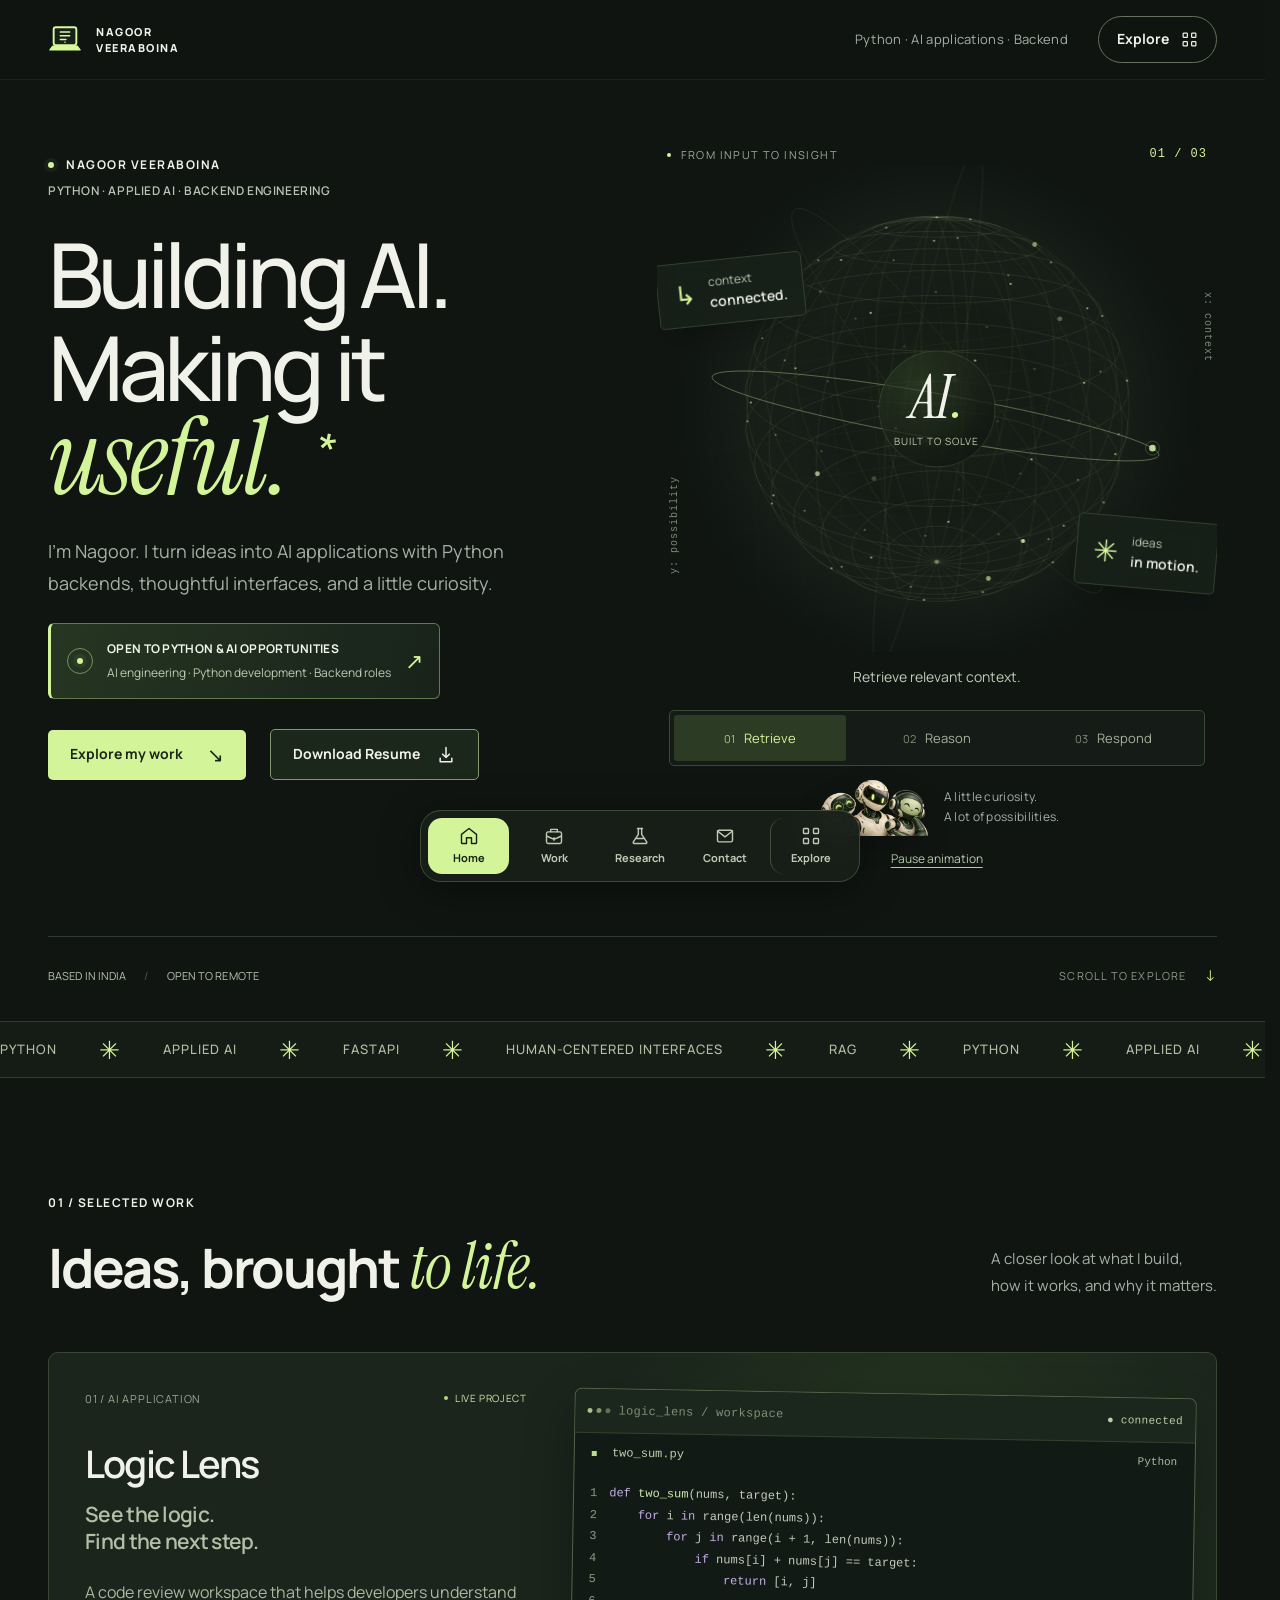
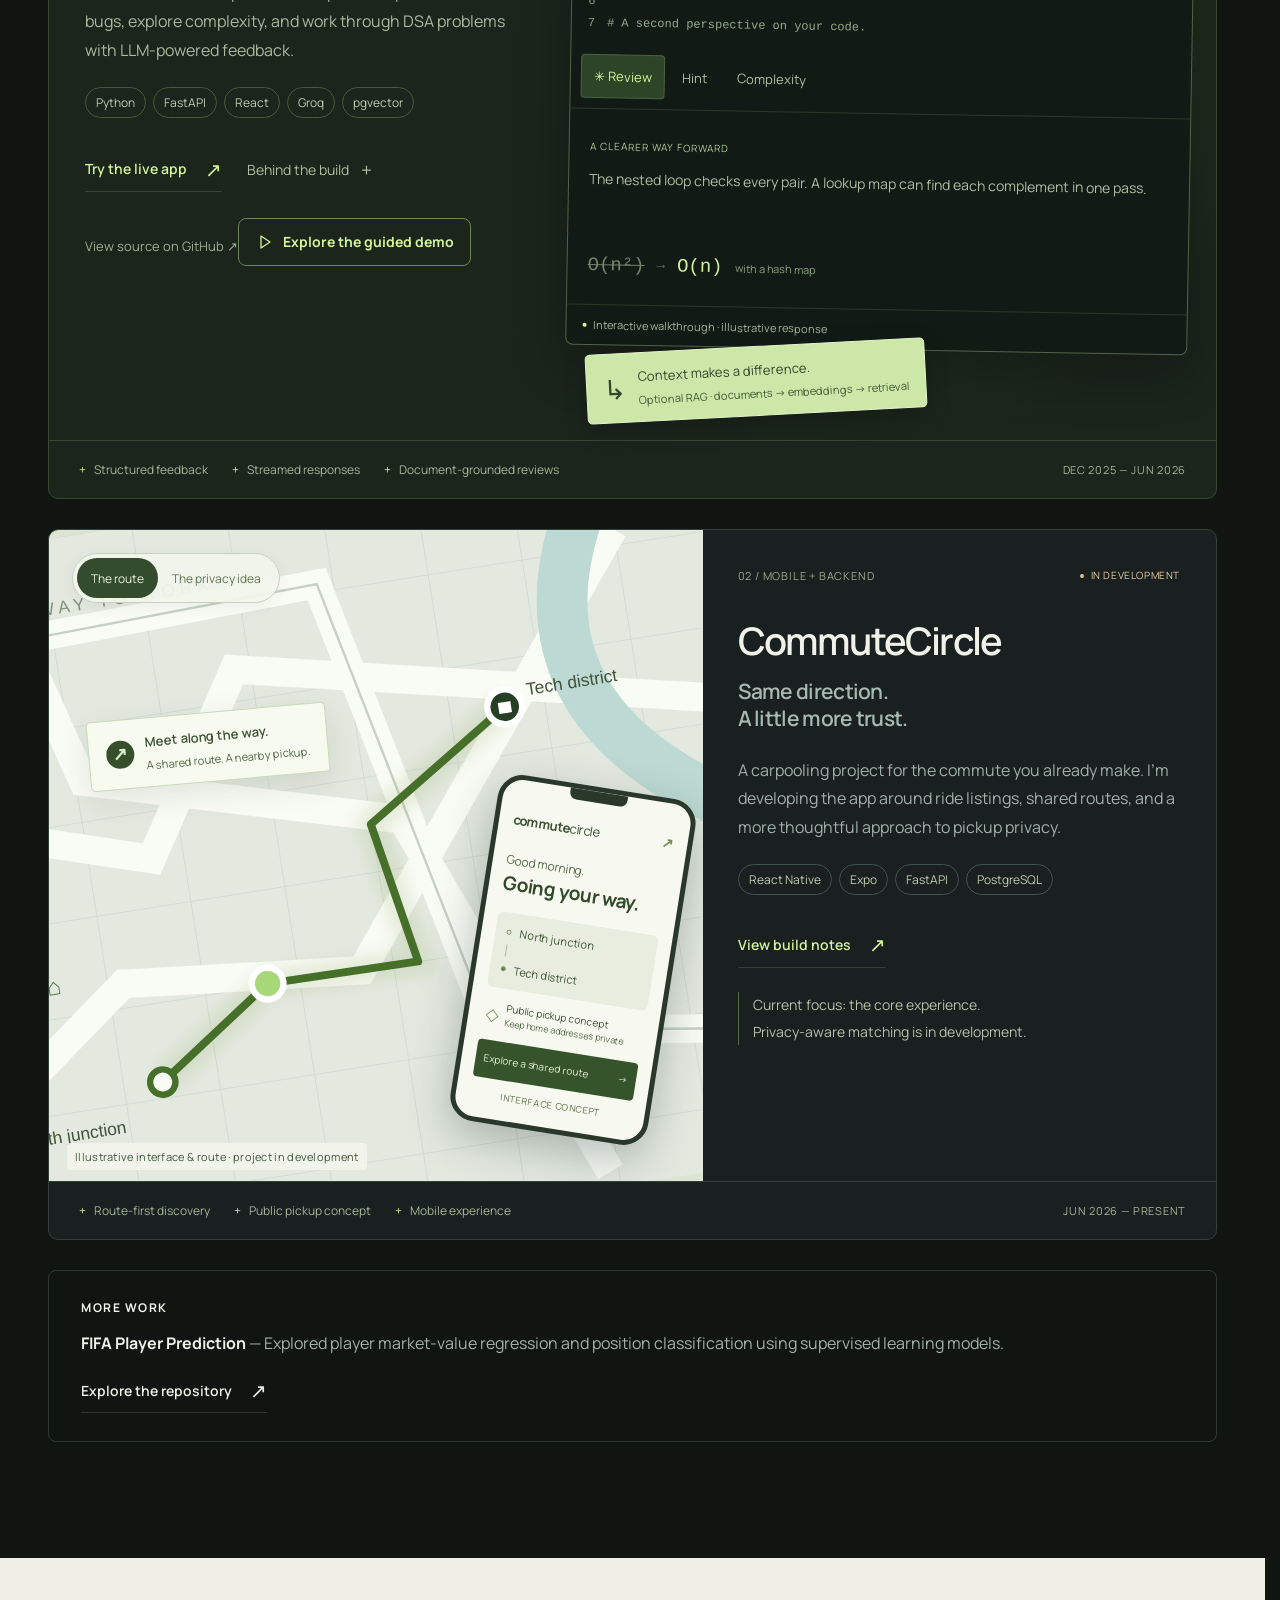
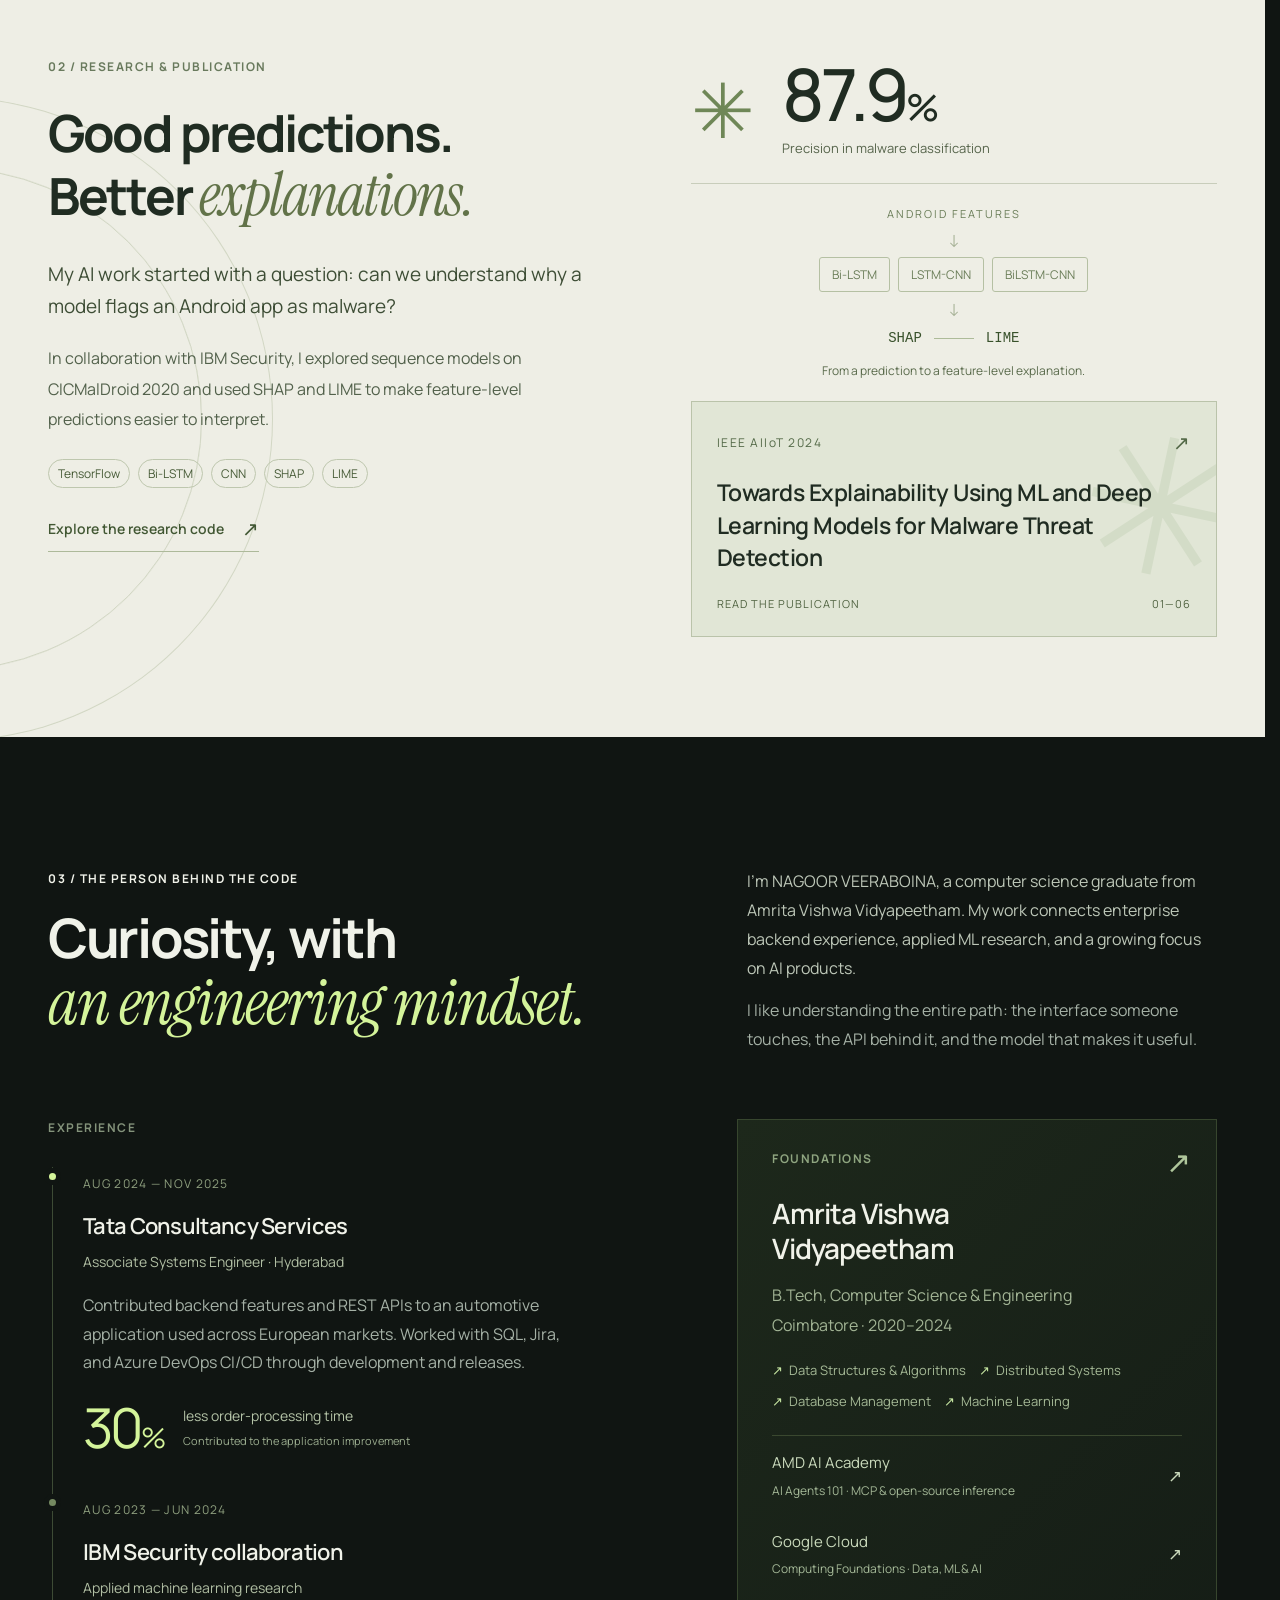
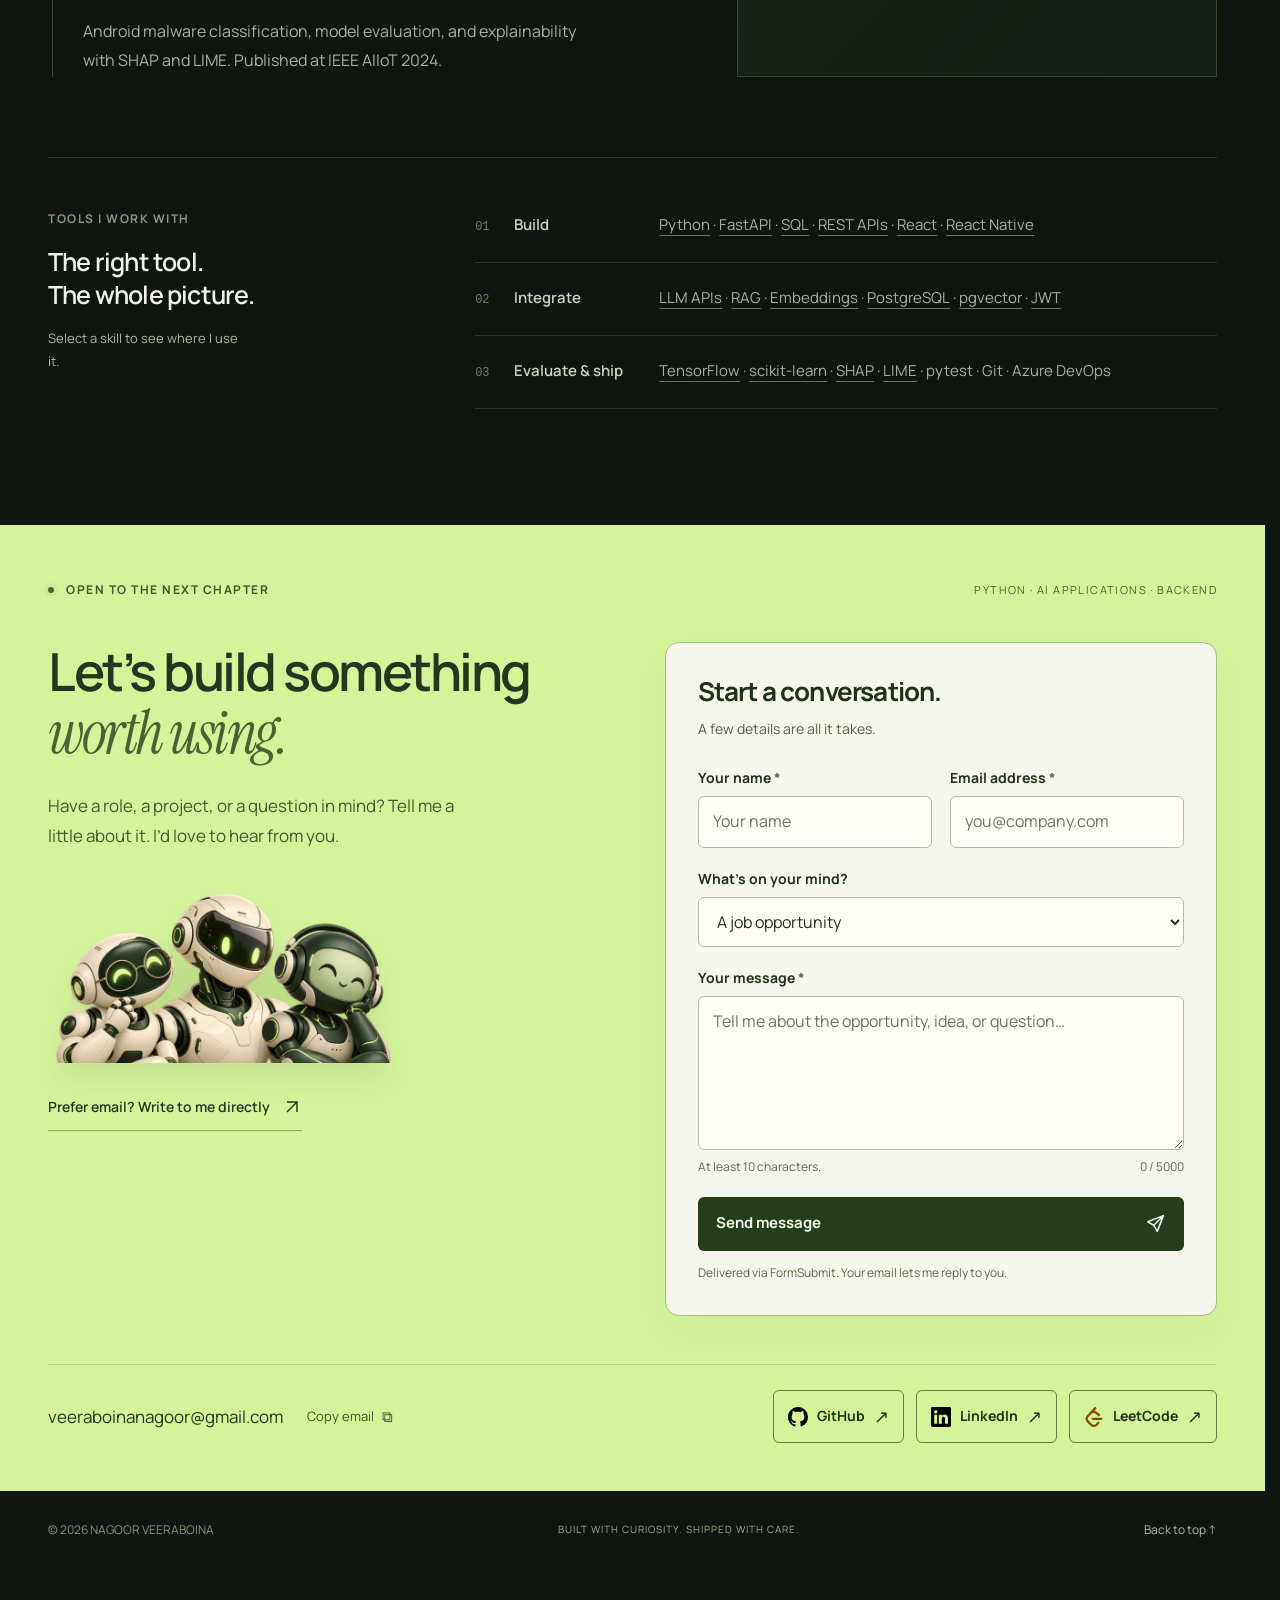
==== commit 87da5510: "Add floating navigation, visual Explore panel, and guided project demo Introduce active-section navi" ====
--- a/index.html
+++ b/index.html
@@ -2,7 +2,7 @@
 <html lang="en">
 <head>
   <meta charset="utf-8">
-  <meta name="viewport" content="width=device-width, initial-scale=1">
+  <meta name="viewport" content="width=device-width, initial-scale=1, viewport-fit=cover">
   <meta name="theme-color" content="#101512">
   <title>NAGOOR VEERABOINA — Python & AI Engineer</title>
   <meta name="description" content="NAGOOR VEERABOINA builds LLM applications and Python backend services. Explore Logic Lens, CommuteCircle, and IEEE-published explainable AI research.">
@@ -19,7 +19,9 @@
   <link rel="stylesheet" href="assets/manrope.css">
   <link rel="stylesheet" href="assets/instrument-serif.css">
   <link rel="stylesheet" href="styles.css?v=20261025-contact">
-  <script src="app.js" defer></script>
+  <link rel="stylesheet" href="enhancements.css?v=20261025-explore">
+  <script src="app.js?v=20261025-explore" defer></script>
+  <script src="enhancements.js?v=20261025-explore" defer></script>
   <script src="contact.js?v=20261025-contact" defer></script>
 </head>
 <body>
@@ -27,13 +29,16 @@
   <div class="scroll-progress" aria-hidden="true"></div>
   <header class="site-header">
     <a class="wordmark" href="#home" aria-label="NAGOOR VEERABOINA home"><svg class="laptop-mark" xmlns="http://www.w3.org/2000/svg" viewBox="0 0 36 30" aria-hidden="true" focusable="false"><rect x="6" y="2" width="24" height="19" rx="2.2" fill="#172119" stroke="#d9f99d" stroke-width="2"/><path d="M2 26h32l-3-4H5z" fill="#d9f99d" stroke="#d9f99d" stroke-width="1.3" stroke-linejoin="round"/><path d="M13 7h10M13 11h10M13 15h6" stroke="#d9f99d" stroke-width="1.5" stroke-linecap="round"/><circle cx="18" cy="18" r=".8" fill="#d9f99d"/></svg><span class="wordmark-name">NAGOOR<br>VEERABOINA</span></a>
-    <nav class="desktop-nav" aria-label="Main navigation">
-      <a href="#work">Work</a><a href="#research">Research</a><a href="#about">About</a>
-    </nav>
-    <a class="nav-contact" href="#contact">Let’s talk <span aria-hidden="true">↗</span></a>
-    <button class="menu-toggle" aria-label="Open navigation" aria-expanded="false" aria-controls="mobile-nav"><span></span><span></span></button>
+    <span class="header-note">Python · AI applications · Backend</span>
+    <a class="header-explore" href="#explore" data-overlay aria-controls="explore-dialog" aria-expanded="false" aria-haspopup="dialog">Explore <svg viewBox="0 0 24 24" fill="none" stroke="currentColor" stroke-width="1.7" stroke-linecap="round" stroke-linejoin="round" aria-hidden="true"><rect x="3" y="3" width="6" height="6" rx="1"/><rect x="15" y="3" width="6" height="6" rx="1"/><rect x="3" y="15" width="6" height="6" rx="1"/><rect x="15" y="15" width="6" height="6" rx="1"/></svg></a>
   </header>
-  <nav id="mobile-nav" class="mobile-nav" aria-label="Mobile navigation" hidden><a href="#work">Selected work</a><a href="#research">Research</a><a href="#about">About me</a><a href="#contact">Get in touch</a></nav>
+  <nav class="nav-dock" aria-label="Portfolio navigation">
+    <a href="#home" aria-current="location"><svg viewBox="0 0 24 24" fill="none" stroke="currentColor" stroke-width="1.7" stroke-linecap="round" stroke-linejoin="round" aria-hidden="true"><path d="m3 10 9-7 9 7v10a1 1 0 0 1-1 1h-5v-7H9v7H4a1 1 0 0 1-1-1Z"/></svg><span>Home</span></a>
+    <a href="#work"><svg viewBox="0 0 24 24" fill="none" stroke="currentColor" stroke-width="1.7" stroke-linecap="round" stroke-linejoin="round" aria-hidden="true"><rect x="3" y="7" width="18" height="14" rx="2"/><path d="M8 7V4h8v3M3 12l9 4 9-4M12 14v3"/></svg><span>Work</span></a>
+    <a href="#research"><svg viewBox="0 0 24 24" fill="none" stroke="currentColor" stroke-width="1.7" stroke-linecap="round" stroke-linejoin="round" aria-hidden="true"><path d="M9 3h6M10 3v7l-6 9a1.3 1.3 0 0 0 1 2h14a1.3 1.3 0 0 0 1-2l-6-9V3M8 15h8"/></svg><span>Research</span></a>
+    <a href="#contact"><svg viewBox="0 0 24 24" fill="none" stroke="currentColor" stroke-width="1.7" stroke-linecap="round" stroke-linejoin="round" aria-hidden="true"><rect x="3" y="5" width="18" height="14" rx="2"/><path d="m3 6 9 7 9-7"/></svg><span>Contact</span></a>
+    <a class="dock-explore" href="#explore" data-overlay aria-controls="explore-dialog" aria-expanded="false" aria-haspopup="dialog"><svg viewBox="0 0 24 24" fill="none" stroke="currentColor" stroke-width="1.7" stroke-linecap="round" stroke-linejoin="round" aria-hidden="true"><rect x="3" y="3" width="6" height="6" rx="1"/><rect x="15" y="3" width="6" height="6" rx="1"/><rect x="3" y="15" width="6" height="6" rx="1"/><rect x="15" y="15" width="6" height="6" rx="1"/></svg><span>Explore</span></a>
+  </nav>
 
   <main id="main" tabindex="-1">
     <section class="hero page-width" id="home" aria-labelledby="hero-heading">
@@ -66,7 +71,7 @@
       <div class="section-heading reveal"><div><p class="eyebrow">01 / SELECTED WORK</p><h2 id="work-heading">Ideas, brought <em>to life.</em></h2></div><p>A closer look at what I build,<br>how it works, and why it matters.</p></div>
 
       <article class="project project-logic reveal">
-        <div class="project-copy"><div class="project-topline"><span>01 / AI APPLICATION</span><span class="project-status"><i></i> LIVE PROJECT</span></div><h3>Logic Lens<span>See the logic.<br>Find the next step.</span></h3><p>A code review workspace that helps developers understand bugs, explore complexity, and work through DSA problems with LLM-powered feedback.</p><div class="tech-tags"><span>Python</span><span>FastAPI</span><span>React</span><span>Groq</span><span>pgvector</span></div><div class="project-actions"><a class="text-link" href="https://logic-lens-five.vercel.app/" target="_blank" rel="noopener noreferrer">Try the live app <span aria-hidden="true">↗</span></a><button class="quiet-button" data-open="logic-dialog">Behind the build <span aria-hidden="true">+</span></button></div><a class="repo-link" href="https://github.com/Nagoor06/LogicLens" target="_blank" rel="noopener noreferrer">View source on GitHub <span aria-hidden="true">↗</span></a></div>
+        <div class="project-copy"><div class="project-topline"><span>01 / AI APPLICATION</span><span class="project-status"><i></i> LIVE PROJECT</span></div><h3>Logic Lens<span>See the logic.<br>Find the next step.</span></h3><p>A code review workspace that helps developers understand bugs, explore complexity, and work through DSA problems with LLM-powered feedback.</p><div class="tech-tags"><span>Python</span><span>FastAPI</span><span>React</span><span>Groq</span><span>pgvector</span></div><div class="project-actions"><a class="text-link" href="https://logic-lens-five.vercel.app/" target="_blank" rel="noopener noreferrer">Try the live app <span aria-hidden="true">↗</span></a><a class="quiet-button" href="#logic-lens" data-overlay aria-haspopup="dialog">Behind the build <span aria-hidden="true">+</span></a></div><a class="repo-link" href="https://github.com/Nagoor06/LogicLens" target="_blank" rel="noopener noreferrer">View source on GitHub <span aria-hidden="true">↗</span></a><a class="demo-launch" href="#logic-lens-demo" data-overlay aria-haspopup="dialog"><svg viewBox="0 0 24 24" fill="none" stroke="currentColor" stroke-width="1.7" stroke-linecap="round" stroke-linejoin="round" aria-hidden="true"><path d="m8 4 12 8-12 8Z"/></svg> Explore the guided demo</a></div>
         <div class="logic-showcase"><div class="editor-window"><div class="editor-titlebar"><div class="window-dots" aria-hidden="true"><i></i><i></i><i></i></div><span>logic_lens / workspace</span><span class="editor-status">● connected</span></div><div class="editor-toolbar"><span><i class="file-dot"></i> two_sum.py</span><span>Python</span></div><div class="code-editor" role="region" tabindex="0" aria-label="Sample Python code; scroll horizontally to read"><span class="line-no" aria-hidden="true">1<br>2<br>3<br>4<br>5<br>6<br>7</span><pre><code><span class="code-purple">def</span> <span class="code-lime">two_sum</span>(nums, target):
     <span class="code-purple">for</span> i <span class="code-purple">in</span> range(len(nums)):
         <span class="code-purple">for</span> j <span class="code-purple">in</span> range(i + 1, len(nums)):
@@ -79,7 +84,7 @@
 
       <article class="project project-commute reveal">
         <div class="commute-showcase"><div class="map-switch" role="group" aria-label="CommuteCircle concept views"><button class="is-active" data-map="route" aria-pressed="true">The route</button><button data-map="privacy" aria-pressed="false">The privacy idea</button></div><div class="map-canvas" id="commute-map"><svg viewBox="0 0 600 460" class="route-map" aria-hidden="true"><defs><pattern id="mapgrid" width="60" height="60" patternUnits="userSpaceOnUse"><path d="M60 0H0V60" fill="none" stroke="#d0d7cf" stroke-width="1"/></pattern><filter id="routeglow"><feGaussianBlur stdDeviation="5"/></filter></defs><rect width="600" height="460" fill="#e4e9e0"/><rect width="600" height="460" fill="url(#mapgrid)"/><path d="M-30 150L160 210L230 100L640 190M-10 390L130 285L280 300L480 50M80 -10L125 155L320 210L415 450M-20 65L290 55L355 350L620 390" fill="none" stroke="#f9fbf5" stroke-width="18"/><path d="M-20 65L290 55L355 350L620 390" fill="none" stroke="#c6d0c4" stroke-width="1.5"/><path d="M500 -20Q370 130 520 230T480 500" fill="none" stroke="#bdd9d3" stroke-width="32"/><path d="M145 350L220 299L316 300L300 210L395 150" fill="none" stroke="#7c9b48" stroke-width="17" opacity=".16" filter="url(#routeglow)"/><path class="main-route" d="M145 350L220 299L316 300L300 210L395 150" fill="none" stroke="#466f29" stroke-width="5" stroke-linecap="round" stroke-linejoin="round"/><path class="walk-route" d="M90 280L150 280L220 299" fill="none" stroke="#70934a" stroke-width="3" stroke-dasharray="5 7"/><circle class="privacy-radius" cx="220" cy="299" r="72" fill="#9fc86d" fill-opacity=".14" stroke="#6e9546" stroke-dasharray="4 5"/><circle cx="145" cy="350" r="8" fill="#f9fbf5" stroke="#466f29" stroke-width="4"/><circle cx="220" cy="299" r="10" fill="#a7d776" stroke="#fff" stroke-width="4"/><circle cx="395" cy="150" r="11" fill="#253f25" stroke="#fff" stroke-width="4"/><g transform="translate(395 150)"><path d="M-4 -3H4V4H-4Z" fill="#fff"/></g><circle class="private-home" cx="90" cy="280" r="13" fill="#f8faf6" stroke="#819575" stroke-width="2"/><text x="82" y="285" fill="#537046" font-family="sans-serif" font-size="15">⌂</text><text x="28" y="48" fill="#82907d" font-size="11" letter-spacing="3" font-family="sans-serif">A SHARED WAY TO WORK</text><text x="410" y="145" fill="#42513a" font-size="11" font-family="sans-serif">Tech district</text><text x="50" y="378" fill="#42513a" font-size="11" font-family="sans-serif">North junction</text></svg><div class="pickup-label"><span class="pickup-icon">↗</span><div id="map-label">Meet along the way.<small id="map-label-detail">A shared route. A nearby pickup.</small></div></div><div class="route-phone"><div class="phone-notch"></div><span class="phone-brand">commute<span>circle</span><i>↗</i></span><p>Good morning.<br><strong>Going your way.</strong></p><div class="phone-route"><span><i></i> North junction</span><b></b><span><i></i> Tech district</span></div><div class="phone-pickup"><span class="mini-shield">◇</span><span>Public pickup concept<small>Keep home addresses private</small></span></div><div class="phone-action">Explore a shared route <span>→</span></div><small class="phone-concept">INTERFACE CONCEPT</small></div></div><p class="concept-caption">Illustrative interface & route · project in development</p></div>
-        <div class="project-copy"><div class="project-topline"><span>02 / MOBILE + BACKEND</span><span class="project-status status-building"><i></i> IN DEVELOPMENT</span></div><h3>CommuteCircle<span>Same direction.<br>A little more trust.</span></h3><p>A carpooling project for the commute you already make. I’m developing the app around ride listings, shared routes, and a more thoughtful approach to pickup privacy.</p><div class="tech-tags"><span>React Native</span><span>Expo</span><span>FastAPI</span><span>PostgreSQL</span></div><div class="project-actions"><button class="text-link" data-open="commute-dialog">View build notes <span aria-hidden="true">↗</span></button></div><p class="project-aside">Current focus: the core experience.<br>Privacy-aware matching is in development.</p></div>
+        <div class="project-copy"><div class="project-topline"><span>02 / MOBILE + BACKEND</span><span class="project-status status-building"><i></i> IN DEVELOPMENT</span></div><h3>CommuteCircle<span>Same direction.<br>A little more trust.</span></h3><p>A carpooling project for the commute you already make. I’m developing the app around ride listings, shared routes, and a more thoughtful approach to pickup privacy.</p><div class="tech-tags"><span>React Native</span><span>Expo</span><span>FastAPI</span><span>PostgreSQL</span></div><div class="project-actions"><a class="text-link" href="#commutecircle" data-overlay aria-haspopup="dialog">View build notes <span aria-hidden="true">↗</span></a></div><p class="project-aside">Current focus: the core experience.<br>Privacy-aware matching is in development.</p></div>
         <div class="project-foot"><span>Route-first discovery</span><span>Public pickup concept</span><span>Mobile experience</span><span class="project-date">JUN 2026 — PRESENT</span></div>
       </article>
       <div class="additional-projects reveal" aria-label="Additional machine learning project"><span class="eyebrow">MORE WORK</span><p><strong>FIFA Player Prediction</strong> — Explored player market-value regression and position classification using supervised learning models.</p><a class="text-link" href="https://github.com/Nagoor06/Fifa_Prediction-ML" target="_blank" rel="noopener noreferrer">Explore the repository <span aria-hidden="true">↗</span></a></div>
@@ -88,7 +93,7 @@
     <section class="research-section" id="research" aria-labelledby="research-heading"><div class="page-width research-layout"><div class="research-copy reveal"><p class="eyebrow">02 / RESEARCH & PUBLICATION</p><h2 id="research-heading">Good predictions.<br>Better <em>explanations.</em></h2><p class="research-intro">My AI work started with a question: can we understand why a model flags an Android app as malware?</p><p>In collaboration with IBM Security, I explored sequence models on CICMalDroid 2020 and used SHAP and LIME to make feature-level predictions easier to interpret.</p><div class="research-tools"><span>TensorFlow</span><span>Bi-LSTM</span><span>CNN</span><span>SHAP</span><span>LIME</span></div><a class="text-link" href="https://github.com/Nagoor06/Android_Malware_Detection" target="_blank" rel="noopener noreferrer">Explore the research code <span aria-hidden="true">↗</span></a></div><div class="research-visual reveal"><div class="research-metric"><span class="metric-asterisk" aria-hidden="true">✳</span><div><strong>87.9<span>%</span></strong><p>Precision in malware classification</p></div></div><div class="model-path"><span>ANDROID FEATURES</span><span class="path-arrow" aria-hidden="true">↓</span><div class="model-nodes"><span>Bi-LSTM</span><span>LSTM-CNN</span><span>BiLSTM-CNN</span></div><span class="path-arrow" aria-hidden="true">↓</span><div class="explain-nodes"><span>SHAP</span><span class="model-line"></span><span>LIME</span></div><span class="model-caption">From a prediction to a feature-level explanation.</span></div><a class="publication-card" href="https://ieeexplore.ieee.org/document/10574689/" target="_blank" rel="noopener noreferrer"><span class="publication-top">IEEE AIIoT 2024 <span aria-hidden="true">↗</span></span><h3>Towards Explainability Using ML and Deep Learning Models for Malware Threat Detection</h3><span class="publication-bottom">READ THE PUBLICATION <span>01—06</span></span></a></div></div></section>
 
     <section class="about-section page-width section-space" id="about" aria-labelledby="about-heading"><div class="section-heading reveal"><div><p class="eyebrow">03 / THE PERSON BEHIND THE CODE</p><h2 id="about-heading">Curiosity, with<br><em>an engineering mindset.</em></h2></div><div class="about-intro"><p>I’m NAGOOR VEERABOINA, a computer science graduate from Amrita Vishwa Vidyapeetham. My work connects enterprise backend experience, applied ML research, and a growing focus on AI products.</p><p>I like understanding the entire path: the interface someone touches, the API behind it, and the model that makes it useful.</p></div></div><div class="experience-grid reveal"><div class="experience-main"><span class="eyebrow">EXPERIENCE</span><div class="timeline-entry"><div class="timeline-dot"></div><span class="timeline-date">AUG 2024 — NOV 2025</span><h3>Tata Consultancy Services</h3><p class="timeline-role">Associate Systems Engineer · Hyderabad</p><p>Contributed backend features and REST APIs to an automotive application used across European markets. Worked with SQL, Jira, and Azure DevOps CI/CD through development and releases.</p><div class="impact"><strong>30<span>%</span></strong><span>less order-processing time<br><small>Contributed to the application improvement</small></span></div></div><div class="timeline-entry"><div class="timeline-dot"></div><span class="timeline-date">AUG 2023 — JUN 2024</span><h3>IBM Security collaboration</h3><p class="timeline-role">Applied machine learning research</p><p>Android malware classification, model evaluation, and explainability with SHAP and LIME. Published at IEEE AIIoT 2024.</p></div></div><aside class="education-panel"><div class="edu-symbol" aria-hidden="true">↗</div><span class="eyebrow">FOUNDATIONS</span><h3>Amrita Vishwa<br>Vidyapeetham</h3><p>B.Tech, Computer Science & Engineering<br>Coimbatore · 2020–2024</p><div class="coursework"><span>Data Structures & Algorithms</span><span>Distributed Systems</span><span>Database Management</span><span>Machine Learning</span></div><div class="certification-links"><a href="https://academy.amd.com/certs/31042/A925A33F74254DF38ACEE9C26B9F9C2E166281.pdf" target="_blank" rel="noopener noreferrer"><span>AMD AI Academy<small>AI Agents 101 · MCP & open-source inference</small></span><b aria-hidden="true">↗</b></a><a href="https://coursera.org/verify/4EEGS7M7QEVL" target="_blank" rel="noopener noreferrer"><span>Google Cloud<small>Computing Foundations · Data, ML & AI</small></span><b aria-hidden="true">↗</b></a></div></aside></div>
-      <div class="toolkit reveal"><div class="toolkit-heading"><p class="eyebrow">TOOLS I WORK WITH</p><h3>The right tool.<br>The whole picture.</h3></div><div class="toolkit-rows"><div><span class="toolkit-number">01</span><h4>Build</h4><p>Python · FastAPI · SQL · REST APIs · React · React Native</p></div><div><span class="toolkit-number">02</span><h4>Integrate</h4><p>LLM APIs · RAG · Embeddings · PostgreSQL · pgvector · JWT</p></div><div><span class="toolkit-number">03</span><h4>Evaluate & ship</h4><p>TensorFlow · scikit-learn · SHAP · LIME · pytest · Git · Azure DevOps</p></div></div></div>
+      <div class="toolkit reveal"><div class="toolkit-heading"><p class="eyebrow">TOOLS I WORK WITH</p><h3>The right tool.<br>The whole picture.</h3><p class="evidence-note">Select a skill to see where I use it.</p></div><div class="toolkit-rows"><div><span class="toolkit-number">01</span><h4>Build</h4><p><a href="#logic-lens" data-overlay aria-haspopup="dialog">Python</a> · <a href="#logic-lens" data-overlay aria-haspopup="dialog">FastAPI</a> · <a href="#logic-lens" data-overlay aria-haspopup="dialog">SQL</a> · <a href="#logic-lens" data-overlay aria-haspopup="dialog">REST APIs</a> · <a href="#logic-lens" data-overlay aria-haspopup="dialog">React</a> · <a href="#commutecircle" data-overlay aria-haspopup="dialog">React Native</a></p></div><div><span class="toolkit-number">02</span><h4>Integrate</h4><p><a href="#logic-lens" data-overlay aria-haspopup="dialog">LLM APIs</a> · <a href="#logic-lens" data-overlay aria-haspopup="dialog">RAG</a> · <a href="#logic-lens" data-overlay aria-haspopup="dialog">Embeddings</a> · <a href="#logic-lens" data-overlay aria-haspopup="dialog">PostgreSQL</a> · <a href="#logic-lens" data-overlay aria-haspopup="dialog">pgvector</a> · <a href="#logic-lens" data-overlay aria-haspopup="dialog">JWT</a></p></div><div><span class="toolkit-number">03</span><h4>Evaluate & ship</h4><p><a href="#research">TensorFlow</a> · <a href="#research">scikit-learn</a> · <a href="#research">SHAP</a> · <a href="#research">LIME</a> · pytest · Git · Azure DevOps</p></div></div></div>
     </section>
 
     <section class="contact-section" id="contact" aria-labelledby="contact-heading">
@@ -133,8 +138,65 @@
   </main>
   <footer class="page-width site-footer"><span>© <span id="year">2026</span> NAGOOR VEERABOINA</span><span>BUILT WITH CURIOSITY. SHIPPED WITH CARE.</span><a href="#home">Back to top ↑</a></footer>
 
-  <dialog id="logic-dialog" class="case-dialog" aria-labelledby="logic-dialog-title"><button class="dialog-close" aria-label="Close Logic Lens notes">×</button><p class="eyebrow">PROJECT 01 / ENGINEERING NOTES</p><h2 id="logic-dialog-title">Inside Logic Lens.</h2><p class="dialog-lead">A code review workspace that brings the explanation closer to the code.</p><div class="dialog-section"><span>01 / THE EXPERIENCE</span><h3>More than a final answer.</h3><p>The workspace supports bug analysis, progressive DSA hints, time and space complexity explanations, and corrected-code diffs. React connects to FastAPI for streamed responses, authentication, and saved review history.</p></div><div class="dialog-section"><span>02 / THE RETRIEVAL PATH</span><h3>Give the model useful context.</h3><p>The optional RAG feature accepts PDF, Markdown, and text documents. It chunks and embeds their content, stores vectors in PostgreSQL with pgvector, retrieves relevant chunks, and adds them to the review prompt. Source references accompany the result.</p><p class="dialog-note">RAG is an optional implementation in the source repository. Its availability depends on the deployment configuration.</p></div><div class="dialog-section"><span>03 / THE BACKEND DETAILS</span><h3>Make the workflow dependable.</h3><p>JWT-protected endpoints, per-user history, response caching, request rate limits, and structured API errors support the review workflow. Streaming improves how feedback arrives; it does not eliminate model latency.</p></div><div class="dialog-actions"><a class="button button-lime" href="https://logic-lens-five.vercel.app/" target="_blank" rel="noopener noreferrer">Open Logic Lens ↗</a><a class="text-link" href="https://github.com/Nagoor06/LogicLens" target="_blank" rel="noopener noreferrer">Read the code ↗</a></div></dialog>
-  <dialog id="commute-dialog" class="case-dialog" aria-labelledby="commute-dialog-title"><button class="dialog-close" aria-label="Close CommuteCircle notes">×</button><p class="eyebrow">PROJECT 02 / IN DEVELOPMENT</p><h2 id="commute-dialog-title">Inside CommuteCircle.</h2><p class="dialog-lead">A familiar route can become a shared ride. The experience should respect the people using it.</p><div class="dialog-section"><span>01 / THE IDEA</span><h3>Start with the commute.</h3><p>Drivers list a journey they are already making. Other commuters discover rides with compatible origins, destinations, departure times, and seat availability.</p></div><div class="dialog-section"><span>02 / CURRENT WORK</span><h3>Build the core experience first.</h3><p>The project is being developed with React Native (Expo), Python, FastAPI, and PostgreSQL. Current work centers on the app foundation and ride-listing flow.</p></div><div class="dialog-section"><span>03 / PRIVACY BY DESIGN</span><h3>Meet nearby, without sharing everything.</h3><p>The matching concept uses public pickup points and walking-distance and detour limits, so sharing a ride need not require disclosing a home address. This matching feature is in development.</p><p class="dialog-note">The map and phone shown on this portfolio are concept illustrations. They are not a live service or a production app screenshot.</p></div><div class="dialog-actions"><a class="button button-lime commute-contact-link" href="https://mail.google.com/mail/?view=cm&amp;fs=1&amp;to=veeraboinanagoor%40gmail.com&amp;su=Let%27s%20talk%20about%20CommuteCircle" target="_blank" rel="noopener noreferrer" data-mobile-mailto="mailto:veeraboinanagoor@gmail.com?subject=Let%27s%20talk%20about%20CommuteCircle">Talk about the project ↗</a></div></dialog>
+  <dialog id="logic-dialog" class="case-dialog" aria-labelledby="logic-dialog-title"><button class="dialog-close" aria-label="Close Logic Lens notes">×</button><p class="eyebrow">PROJECT 01 / ENGINEERING NOTES</p><h2 id="logic-dialog-title">Inside Logic Lens.</h2><p class="dialog-lead">A code review workspace that brings the explanation closer to the code.</p><div class="dialog-section"><span>01 / THE EXPERIENCE</span><h3>More than a final answer.</h3><p>The workspace supports bug analysis, progressive DSA hints, time and space complexity explanations, and corrected-code diffs. React connects to FastAPI for streamed responses, authentication, and saved review history.</p></div><div class="dialog-section"><span>02 / THE RETRIEVAL PATH</span><h3>Give the model useful context.</h3><div class="architecture-path" aria-label="Optional RAG architecture: documents to embeddings to pgvector retrieval to prompt to LLM response"><span>Documents</span><b aria-hidden="true">→</b><span>Embeddings</span><b aria-hidden="true">→</b><span>pgvector</span><b aria-hidden="true">→</b><span>Prompt + LLM</span></div><p>The optional RAG feature accepts PDF, Markdown, and text documents. It chunks and embeds their content, stores vectors in PostgreSQL with pgvector, retrieves relevant chunks, and adds them to the review prompt. Source references accompany the result.</p><p class="dialog-note">RAG is an optional implementation in the source repository. Its availability depends on the deployment configuration.</p></div><div class="dialog-section"><span>03 / THE BACKEND DETAILS</span><h3>Make the workflow dependable.</h3><p>JWT-protected endpoints, per-user history, response caching, request rate limits, and structured API errors support the review workflow. Streaming improves how feedback arrives; it does not eliminate model latency.</p></div><div class="dialog-actions"><a class="button button-lime" href="https://logic-lens-five.vercel.app/" target="_blank" rel="noopener noreferrer">Open Logic Lens ↗</a><a class="text-link" href="https://github.com/Nagoor06/LogicLens" target="_blank" rel="noopener noreferrer">Read the code ↗</a></div><div class="study-share"><button type="button" data-copy-study="#logic-lens">Copy project link</button><p role="status" aria-live="polite"></p></div></dialog>
+  <dialog id="commute-dialog" class="case-dialog" aria-labelledby="commute-dialog-title"><button class="dialog-close" aria-label="Close CommuteCircle notes">×</button><p class="eyebrow">PROJECT 02 / IN DEVELOPMENT</p><h2 id="commute-dialog-title">Inside CommuteCircle.</h2><p class="dialog-lead">A familiar route can become a shared ride. The experience should respect the people using it.</p><div class="dialog-section"><span>01 / THE IDEA</span><h3>Start with the commute.</h3><p>Drivers list a journey they are already making. Other commuters discover rides with compatible origins, destinations, departure times, and seat availability.</p></div><div class="dialog-section"><span>02 / CURRENT WORK</span><h3>Build the core experience first.</h3><p>The project is being developed with React Native (Expo), Python, FastAPI, and PostgreSQL. Current work centers on the app foundation and ride-listing flow.</p></div><div class="dialog-section"><span>03 / PRIVACY BY DESIGN</span><h3>Meet nearby, without sharing everything.</h3><p>The matching concept uses public pickup points and walking-distance and detour limits, so sharing a ride need not require disclosing a home address. This matching feature is in development.</p><p class="dialog-note">The map and phone shown on this portfolio are concept illustrations. They are not a live service or a production app screenshot.</p></div><div class="dialog-actions"><a class="button button-lime commute-contact-link" href="https://mail.google.com/mail/?view=cm&amp;fs=1&amp;to=veeraboinanagoor%40gmail.com&amp;su=Let%27s%20talk%20about%20CommuteCircle" target="_blank" rel="noopener noreferrer" data-mobile-mailto="mailto:veeraboinanagoor@gmail.com?subject=Let%27s%20talk%20about%20CommuteCircle">Talk about the project ↗</a></div><div class="study-share"><button type="button" data-copy-study="#commutecircle">Copy project link</button><p role="status" aria-live="polite"></p></div></dialog>
+
+  <dialog id="explore-dialog" class="case-dialog explore-dialog" aria-labelledby="explore-title">
+    <div class="overlay-toolbar"><h2 id="explore-title">Find your way <em>around.</em></h2><button class="dialog-close" aria-label="Close Explore"><svg viewBox="0 0 24 24" fill="none" stroke="currentColor" stroke-width="1.7" stroke-linecap="round" stroke-linejoin="round" aria-hidden="true"><path d="m6 6 12 12M6 18 18 6"/></svg></button></div>
+    <div class="explore-layout">
+      <nav class="explore-links" aria-label="Explore portfolio">
+        <a href="#work" data-explore-preview="work" class="is-previewed"><span>Selected work<small>Products, experiments, and the thinking behind them</small></span><span aria-hidden="true">↗</span></a>
+        <a href="#research" data-explore-preview="research"><span>Research<small>From model predictions to useful explanations</small></span><span aria-hidden="true">↗</span></a>
+        <a href="#about" data-explore-preview="about"><span>About me<small>Experience, foundations, and the tools I use</small></span><span aria-hidden="true">↗</span></a>
+        <a href="#contact" data-explore-preview="contact"><span>Let’s talk<small>A role, a project, or a good question</small></span><span aria-hidden="true">↗</span></a>
+      </nav>
+      <div class="explore-preview" aria-hidden="true">
+        <div class="preview-panel" data-preview-panel="work"><div class="preview-code">code → context → clarity<br><br>review(code)<br>understand(the_tradeoff)<br>build(the_next_step)</div><h3>Ideas you can explore.</h3><p>Logic Lens · CommuteCircle · Applied ML</p></div>
+        <div class="preview-panel preview-research" data-preview-panel="research" hidden><div class="preview-symbol">87.9<span>%</span></div><h3>Behind the prediction.</h3><p>Precision in malware classification.<br>Explainable AI research published at IEEE AIIoT 2024.</p></div>
+        <div class="preview-panel preview-about" data-preview-panel="about" hidden><img src="assets/tech-avatar-trio.webp" width="768" height="384" alt="" loading="lazy" decoding="async"><h3>Curiosity is the starting point.</h3><p>Enterprise backend experience. Applied ML research. A focus on useful AI applications.</p></div>
+        <div class="preview-panel preview-contact" data-preview-panel="contact" hidden><svg viewBox="0 0 24 24" fill="none" stroke="currentColor" stroke-width="1.7" stroke-linecap="round" stroke-linejoin="round" aria-hidden="true"><rect x="3" y="5" width="18" height="14" rx="2"/><path d="m3 6 9 7 9-7"/></svg><h3>Start a conversation.</h3><p>Tell me what you’re building, the role you have in mind, or what made you curious.</p></div>
+      </div>
+    </div>
+    <div class="explore-quick"><a href="#logic-lens-demo" data-overlay aria-haspopup="dialog">Explore Logic Lens</a><a href="assets/Nagoor_Veeraboina_Resume.pdf" download="Nagoor_Veeraboina_Resume.pdf">Download Resume</a><a href="https://github.com/Nagoor06" target="_blank" rel="noopener noreferrer">GitHub ↗</a></div>
+  </dialog>
+  <dialog id="demo-dialog" class="case-dialog demo-dialog" aria-labelledby="demo-title" aria-describedby="demo-disclaimer">
+    <div class="overlay-toolbar"><span class="sample-badge">LOGIC LENS / GUIDED SAMPLE</span><button class="dialog-close" aria-label="Close Logic Lens demo"><svg viewBox="0 0 24 24" fill="none" stroke="currentColor" stroke-width="1.7" stroke-linecap="round" stroke-linejoin="round" aria-hidden="true"><path d="m6 6 12 12M6 18 18 6"/></svg></button></div>
+    <h2 id="demo-title">From code to <em>clarity.</em></h2>
+    <p class="demo-intro">Follow a two-sum example from its first implementation to a clearer, faster approach.</p>
+    <div class="demo-tabs" role="tablist" aria-label="Logic Lens walkthrough">
+      <button id="demo-tab-0" role="tab" data-demo-step="0" aria-selected="true" aria-controls="demo-panel-0"><small>01</small> The code</button>
+      <button id="demo-tab-1" role="tab" data-demo-step="1" aria-selected="false" aria-controls="demo-panel-1" tabindex="-1"><small>02</small> The review</button>
+      <button id="demo-tab-2" role="tab" data-demo-step="2" aria-selected="false" aria-controls="demo-panel-2" tabindex="-1"><small>03</small> The improvement</button>
+    </div>
+    <div class="demo-stage" id="demo-panel-0" role="tabpanel" aria-labelledby="demo-tab-0" data-demo-panel="0">
+      <pre class="demo-code" tabindex="0" aria-label="Original Python two-sum implementation"><code>def two_sum(nums, target):
+    for i in range(len(nums)):
+        for j in range(i + 1, len(nums)):
+            if nums[i] + nums[j] == target:
+                return [i, j]
+    return []</code></pre>
+      <div><p class="eyebrow">START WITH A WORKING IDEA</p><h3>Correct answers.<br>Too many comparisons.</h3><p>The task: find two distinct indices whose values add up to the target. This implementation checks pairs until it finds a match.</p><div class="demo-callout"><strong>[2, 7, 11, 15] → target 9</strong><p>The answer is indices [0, 1]. What happens as the input gets larger?</p></div><p class="demo-note">In Logic Lens, you paste code, add the problem, and choose Review, Hint, Complexity, or Fix Code.</p></div>
+    </div>
+    <div class="demo-stage" id="demo-panel-1" role="tabpanel" aria-labelledby="demo-tab-1" data-demo-panel="1" hidden>
+      <div><p class="eyebrow">EXAMPLE REVIEW</p><h3>Understand the trade-off.</h3><p>Each value scans the values after it. In the worst case, the number of checks grows quadratically.</p><ul><li>Remember values already seen in a lookup map.</li><li>For each value, look for <code>target − value</code>.</li><li>Check before inserting to avoid reusing the same index.</li></ul></div>
+      <div><div class="demo-callout"><strong>A hint before the solution</strong><p>If the current value is 7 and the target is 9, have you already seen a 2?</p></div><div class="demo-tradeoff"><span>Current worst-case time<b>O(n²)</b></span><span>Hash-map expected time<b>O(n)</b></span></div><p class="demo-note">The improvement uses O(n) extra space. Expected linear time assumes average constant-time map operations.</p></div>
+    </div>
+    <div class="demo-stage" id="demo-panel-2" role="tabpanel" aria-labelledby="demo-tab-2" data-demo-panel="2" hidden>
+      <pre class="demo-code" tabindex="0" aria-label="Improved Python two-sum implementation"><code>def two_sum(nums, target):
+    seen = {}
+    for i, value in enumerate(nums):
+        complement = target - value
+        if complement in seen:
+            return [seen[complement], i]
+        seen[value] = i
+    return []</code></pre>
+      <div><p class="eyebrow">TRY THE IDEA</p><h3>One pass.<br>A useful memory.</h3><p>Choose an input to check the matching indices. The sample calculation runs here in your browser.</p><div class="demo-examples" role="group" aria-label="Example inputs"><button data-demo-example="0" aria-pressed="true">Standard</button><button data-demo-example="1" aria-pressed="false">Duplicates</button><button data-demo-example="2" aria-pressed="false">No match</button></div><div class="demo-result"><code id="demo-example-input">nums = [2, 7, 11, 15], target = 9</code><output id="demo-example-result" aria-live="polite">Indices [0, 1] → 2 + 7 = 9</output></div><p class="demo-note">This walkthrough illustrates the code-review flow. Your own code can be reviewed in the live application.</p></div>
+    </div>
+    <div class="demo-playback"><button id="demo-play" type="button" aria-pressed="false">Play walkthrough</button><span id="demo-progress-label" aria-hidden="true">0 / 24 sec</span></div>
+    <div class="demo-progress-track" aria-hidden="true"><div id="demo-progress"></div></div>
+    <div class="demo-foot"><p id="demo-disclaimer">Authored sample, not a recorded AI response. No live AI request is made here.</p><a href="https://logic-lens-five.vercel.app/" target="_blank" rel="noopener noreferrer">Try Logic Lens ↗</a></div>
+  </dialog>
+
 </body>
 </html>
 
--- a/enhancements.css
+++ b/enhancements.css
@@ -0,0 +1,122 @@
+/* Navigation and project exploration. All assets remain local. */
+html { scroll-padding-bottom: 110px; scrollbar-gutter: stable; }
+.site-header { height: 80px; }
+.header-note { margin-left: auto; margin-right: 30px; color: var(--muted); font-size: 13px; letter-spacing: .3px; }
+.header-explore { display: flex; align-items: center; gap: 12px; padding: 10px 18px; border: 1px solid #65715a; border-radius: 30px; font-size: 14px; min-height: 46px; font-weight: 700; transition: color .2s, background .2s; }
+.header-explore svg { width: 17px; height: 17px; }
+.header-explore:hover { background: var(--lime); color: var(--bg); }
+.nav-dock { position: fixed; z-index: 90; bottom: max(18px, env(safe-area-inset-bottom)); left: 50%; transform: translateX(-50%); display: flex; gap: 4px; padding: 7px; width: min(440px, calc(100% - 28px)); border: 1px solid #758b6366; border-radius: 21px; background: #182019f5; backdrop-filter: blur(16px); box-shadow: 0 8px 40px #0006; }
+.nav-dock a { display: flex; flex: 1; min-width: 0; min-height: 56px; flex-direction: column; justify-content: center; align-items: center; gap: 5px; padding: 6px 2px; border-radius: 14px; color: #becbb4; font-size: 11px; font-weight: 700; line-height: 1.3; transition: background .18s, color .18s; }
+.nav-dock svg { width: 20px; height: 20px; }
+.nav-dock a[aria-current="location"], .nav-dock a[aria-expanded="true"] { color: #172310; background: var(--lime); }
+.nav-dock a:hover { background: #31432a; color: var(--text); }
+.nav-dock a[aria-current="location"]:hover { background: #e3fabd; color: #172310; }
+.nav-dock a:focus-visible { outline-offset: 1px; border-radius: 14px; }
+.modal-open .nav-dock, .keyboard-open .nav-dock { visibility: hidden; pointer-events: none; }
+.site-footer { padding-bottom: calc(116px + env(safe-area-inset-bottom)); }
+.dock-explore { border-left: 1px solid #415239; }
+.overlay-toolbar { display: flex; align-items: center; justify-content: space-between; gap: 16px; margin-bottom: 28px; }
+.overlay-toolbar .dialog-close { position: static; display: grid; place-items: center; flex: none; width: 44px; height: 44px; padding: 10px; border: 1px solid #526348; border-radius: 50%; transition: color .2s, background .2s; }
+.dialog-close svg { width: 20px; height: 20px; }
+.dialog-close:hover { background: var(--lime); color: var(--ink); }
+.explore-dialog { width: min(1090px, calc(100% - 40px)); padding: 32px 40px; border-radius: 22px; }
+.explore-dialog h2 { margin: 0; font-size: clamp(28px, 4vw, 42px); letter-spacing: -1.6px; }
+.explore-layout { display: grid; grid-template-columns: .9fr 1.15fr; gap: 50px; }
+.explore-links { display: flex; flex-direction: column; }
+.explore-links a { display: flex; justify-content: space-between; align-items: center; min-height: 82px; padding: 16px 8px; border-top: 1px solid #41513b; font-size: clamp(20px, 3vw, 28px); line-height: 1.25; letter-spacing: -.6px; transition: color .18s, padding .18s; }
+.explore-links a small { display: block; color: #acbba2; font-size: 12px; letter-spacing: .1px; margin-top: 8px; }
+.explore-links a span:last-child { font-size: 24px; color: #a4b894; }
+.explore-links a.is-previewed, .explore-links a:hover { color: var(--lime); padding-inline: 14px 2px; }
+.explore-preview { background: #101811; border: 1px solid #43553a; border-radius: 16px; min-width: 0; display: grid; min-height: 360px; overflow: hidden; }
+.preview-panel { padding: 28px; display: flex; flex-direction: column; justify-content: center; align-items: flex-start; min-height: 360px; }
+.preview-panel h3 { font-size: 30px; letter-spacing: -.8px; line-height: 1.2; margin-top: 22px; }
+.preview-panel p { color: #b6c5aa; font-size: 15px; margin-top: 14px; }
+.preview-code { width: 100%; padding: 22px; border-radius: 10px; background: #24321f; color: #d3efa8; font: 15px/1.9 ui-monospace, SFMono-Regular, Consolas, monospace; white-space: pre-wrap; }
+.preview-research .preview-symbol { font-family: var(--serif); font-size: 96px; line-height: 1; color: var(--lime); }
+.preview-research .preview-symbol span { font-family: var(--sans); font-size: 22px; }
+.preview-about img { width: min(100%, 330px); height: auto; }
+.preview-contact svg { width: 76px; height: 76px; stroke: var(--lime); }
+.explore-quick { display: flex; flex-wrap: wrap; gap: 10px; border-top: 1px solid #41513b; margin-top: 28px; padding-top: 22px; }
+.explore-quick a { padding: 10px 16px; border: 1px solid #4f6542; border-radius: 8px; min-height: 44px; font-size: 14px; font-weight: 700; }
+.explore-quick a:hover { background: #2c3b24; border-color: var(--lime); }
+.demo-launch { display: inline-flex; align-items: center; gap: 10px; margin-top: 24px; padding: 11px 16px; color: var(--lime); border: 1px solid #6e8756; border-radius: 8px; font-size: 14px; font-weight: 700; min-height: 46px; transition: background .2s, color .2s; }
+.demo-launch svg { width: 18px; height: 18px; }
+.demo-launch:hover { color: #172310; background: var(--lime); }
+.demo-dialog { width: min(1000px, calc(100% - 40px)); padding: 30px 36px; border-radius: 20px; }
+.demo-dialog .overlay-toolbar { margin-bottom: 14px; }
+.demo-dialog h2 { margin: 8px 0 12px; }
+.demo-intro { font-size: 16px; color: #b8c7ad; max-width: 64ch; }
+.sample-badge { display: inline-flex; gap: 8px; align-items: center; font-size: 12px; color: #c5dfa9; letter-spacing: 1px; font-weight: 700; }
+.sample-badge::before { content: ""; width: 6px; height: 6px; border: 1px solid #c5dfa9; border-radius: 50%; }
+.demo-tabs { display: grid; grid-template-columns: repeat(3, 1fr); margin: 26px 0 22px; border: 1px solid #4c6042; border-radius: 10px; padding: 5px; gap: 5px; }
+.demo-tabs button { display: flex; align-items: center; justify-content: center; gap: 12px; padding: 12px 8px; border-radius: 7px; min-height: 48px; color: #b9c8ad; background: none; font-size: 14px; font-weight: 700; }
+.demo-tabs button small { color: inherit; font-size: 11px; opacity: .7; }
+.demo-tabs button[aria-selected="true"] { background: var(--lime); color: #1f3017; }
+.demo-tabs button:hover:not([aria-selected="true"]) { background: #293a22; color: var(--text); }
+.demo-stage { min-height: 330px; display: grid; grid-template-columns: 1.1fr 1fr; gap: 26px; align-items: start; }
+.demo-stage>div { min-width: 0; }
+.demo-stage h3 { font-size: 23px; line-height: 1.3; letter-spacing: -.6px; margin: 8px 0 14px; }
+.demo-stage p, .demo-stage li { font-size: 15px; color: #bdcbb3; line-height: 1.8; }
+.demo-stage ul { padding-left: 20px; margin: 16px 0; }
+.demo-stage li+li { margin-top: 8px; }
+.demo-code { padding: 22px 18px; background: #0e1510; border: 1px solid #405339; border-radius: 10px; overflow: auto; margin: 0; color: #d6e9c6; font: 13px/1.85 ui-monospace, SFMono-Regular, Consolas, monospace; max-height: 330px; }
+.demo-code:focus-visible { outline: 2px solid var(--lime); outline-offset: -3px; }
+.demo-stage .demo-note { font-size: 13px; color: #a7bd95; margin-top: 16px; }
+.demo-callout { border-left: 2px solid var(--lime); padding: 12px 16px; background: #22301b; border-radius: 0 8px 8px 0; margin: 18px 0; }
+.demo-callout strong { display: block; color: var(--lime); font-size: 17px; margin-bottom: 6px; }
+.demo-tradeoff { display: flex; gap: 12px; margin-top: 20px; }
+.demo-tradeoff span { flex: 1; padding: 16px; border: 1px solid #43583a; border-radius: 9px; font-size: 12px; color: #b4c5a5; }
+.demo-tradeoff b { display: block; font-size: 27px; color: var(--text); font-weight: 600; margin-top: 6px; }
+.demo-examples { display: flex; gap: 6px; flex-wrap: wrap; margin: 16px 0 12px; }
+.demo-examples button { padding: 8px 10px; border-radius: 6px; border: 1px solid #586e47; background: none; font-size: 12px; min-height: 44px; }
+.demo-examples button[aria-pressed="true"], .demo-examples button:hover { color: #182611; background: var(--lime); }
+.demo-result { border: 1px solid #5a7647; border-radius: 8px; padding: 14px; background: #24331e; }
+.demo-result code { display: block; font-size: 12px; color: #bed3ac; white-space: normal; }
+.demo-result output { display: block; margin-top: 8px; color: #e4f4d7; font-size: 14px; }
+.demo-playback { display: flex; align-items: center; justify-content: space-between; gap: 14px; margin-top: 22px; border-top: 1px solid #41533a; padding-top: 18px; }
+.demo-playback button { background: #26371e; border: 1px solid #6d8754; padding: 10px 15px; min-height: 44px; border-radius: 7px; font-size: 13px; font-weight: 700; }
+.demo-playback button:hover:not(:disabled) { background: #3a502c; }
+.demo-playback button:disabled { opacity: .65; }
+.demo-playback span { font-size: 12px; color: #adbd9f; }
+.demo-progress-track { height: 3px; background: #35462c; margin-top: 15px; overflow: hidden; border-radius: 4px; }
+#demo-progress { height: 100%; background: var(--lime); transform: scaleX(0); transform-origin: left; }
+.demo-foot { display: flex; flex-wrap: wrap; align-items: center; justify-content: space-between; gap: 14px; margin-top: 18px; }
+.demo-foot p { font-size: 12px; color: #abbc9e; max-width: 50ch; }
+.demo-foot a { color: var(--lime); text-decoration: underline; text-underline-offset: 5px; font-size: 14px; font-weight: 700; padding-block: 10px; }
+.study-share { border-top: 1px solid #43543a; margin-top: 26px; padding-top: 20px; }
+.study-share button { border: 1px solid #61794e; background: none; color: var(--lime); border-radius: 6px; padding: 10px 14px; min-height: 44px; font-size: 14px; }
+.study-share button:hover { background: #2c4022; }
+.study-share p { font-size: 13px; color: #b2c89f; overflow-wrap: anywhere; margin-top: 8px; }
+.study-share p:empty { display: none; }
+.architecture-path { display: flex; flex-wrap: wrap; gap: 8px; align-items: center; margin: 18px 0; padding: 16px; border: 1px solid #405437; border-radius: 8px; font-size: 13px; color: #d0e8bc; }
+.architecture-path span { padding: 5px 9px; background: #283b21; border-radius: 4px; }
+.architecture-path b { font-weight: 400; color: #90ac79; }
+.toolkit-rows p a { display: inline-block; min-height: 36px; padding-block: 3px; text-decoration: underline; text-decoration-color: #657757; text-underline-offset: 5px; transition: color .2s; }
+.toolkit-rows p a:hover { color: var(--lime); text-decoration-color: var(--lime); }
+.toolkit-heading .evidence-note { margin-top: 16px; color: #aabd9b; font-size: 13px; max-width: 25ch; }
+@media (max-width: 760px) {
+  .site-header { height: 72px; }
+  .header-note { display: none; }
+  .explore-dialog { padding: 24px; width: calc(100% - 24px); }
+  .explore-layout { grid-template-columns: 1fr; gap: 0; }
+  .explore-preview { display: none; }
+  .explore-links a { min-height: 75px; font-size: 25px; }
+  .explore-quick { margin-top: 12px; }
+  .demo-dialog { padding: 24px; width: calc(100% - 20px); max-height: 88dvh; }
+  .demo-stage { grid-template-columns: 1fr; min-height: 0; gap: 22px; }
+  .demo-stage .demo-code { font-size: 12px; padding: 16px 12px; }
+  .demo-tabs { margin-top: 22px; }
+  .demo-tabs button { gap: 5px; font-size: 12px; padding: 10px 2px; }
+  .demo-tabs button small { display: none; }
+  .demo-intro { font-size: 15px; }
+}
+@media (max-width: 400px) {
+  .header-explore { padding-inline: 13px; font-size: 13px; }
+  .demo-dialog { padding-inline: 18px; }
+  .demo-playback { flex-wrap: wrap; }
+  .nav-dock { width: calc(100% - 20px); bottom: max(10px, env(safe-area-inset-bottom)); }
+  .nav-dock a { font-size: 10px; }
+}
+@media (prefers-reduced-motion: reduce) {
+  .explore-links a { transition: none; }
+}
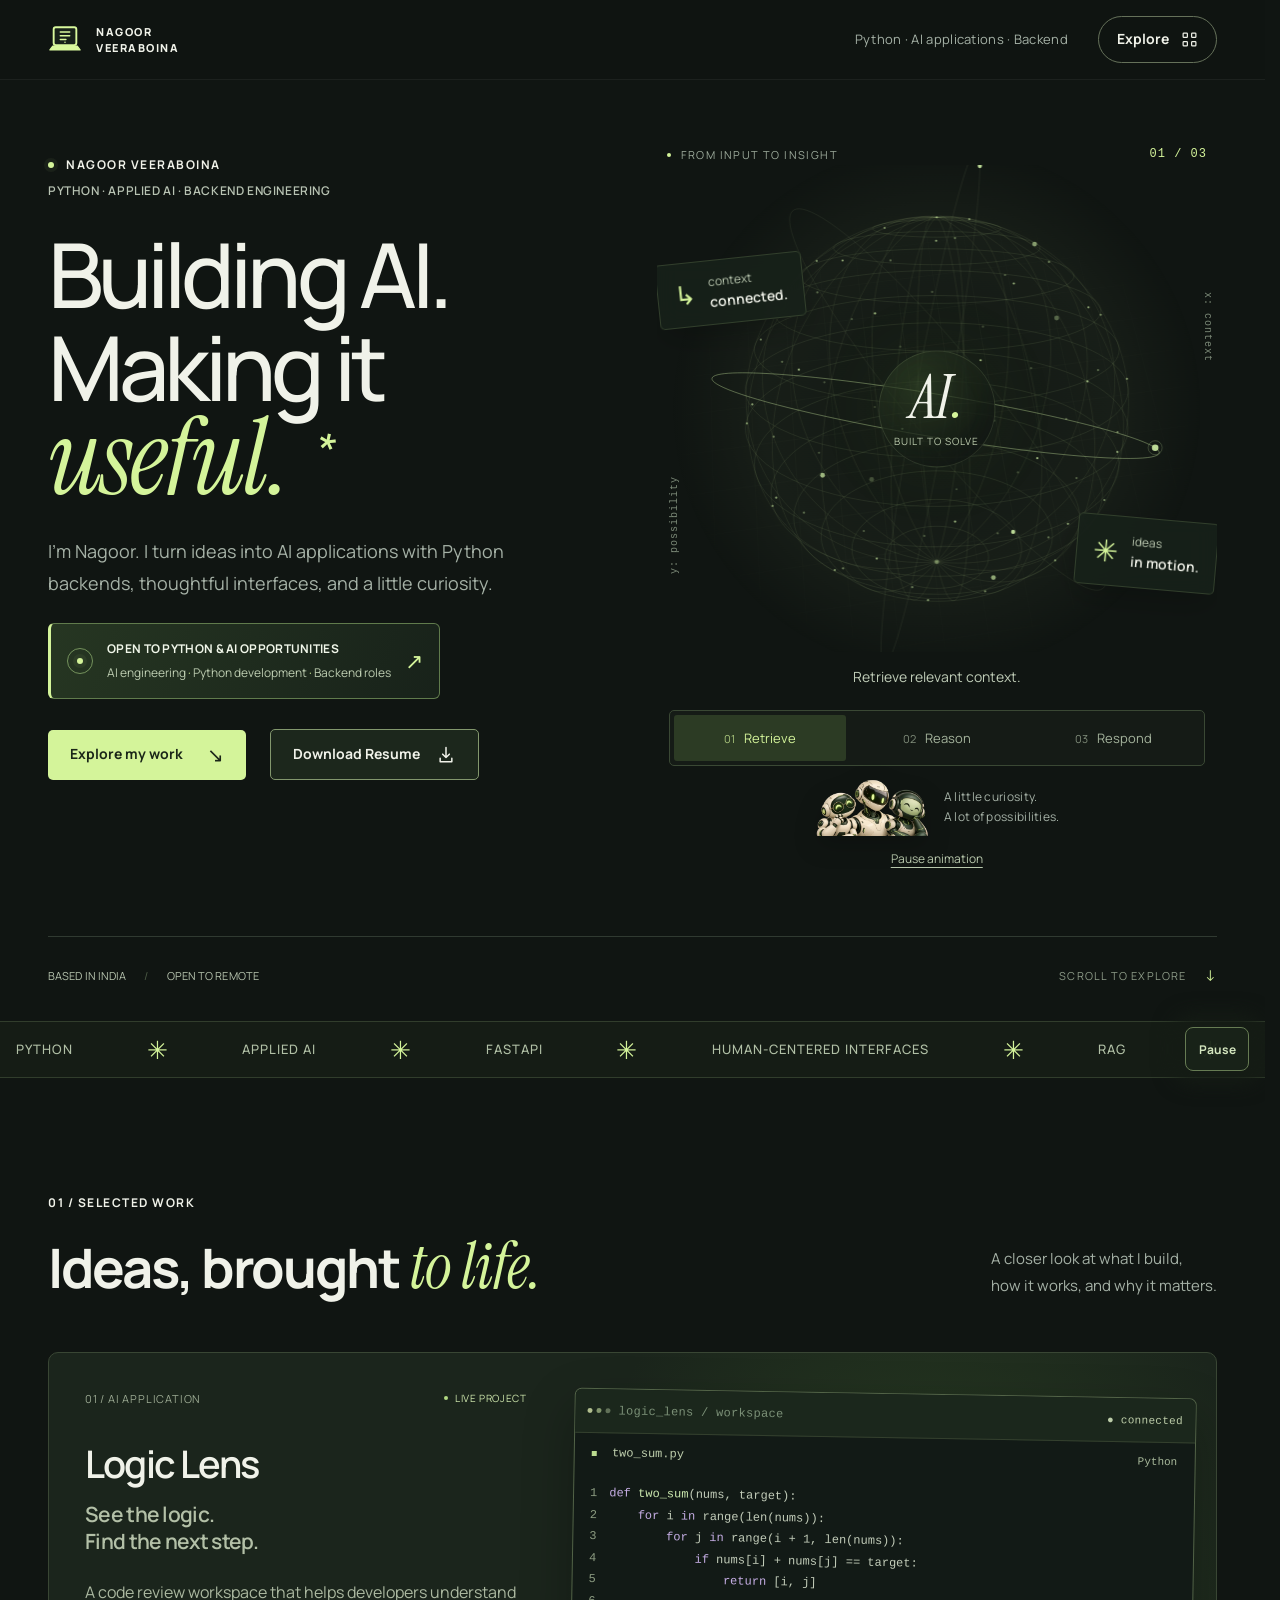
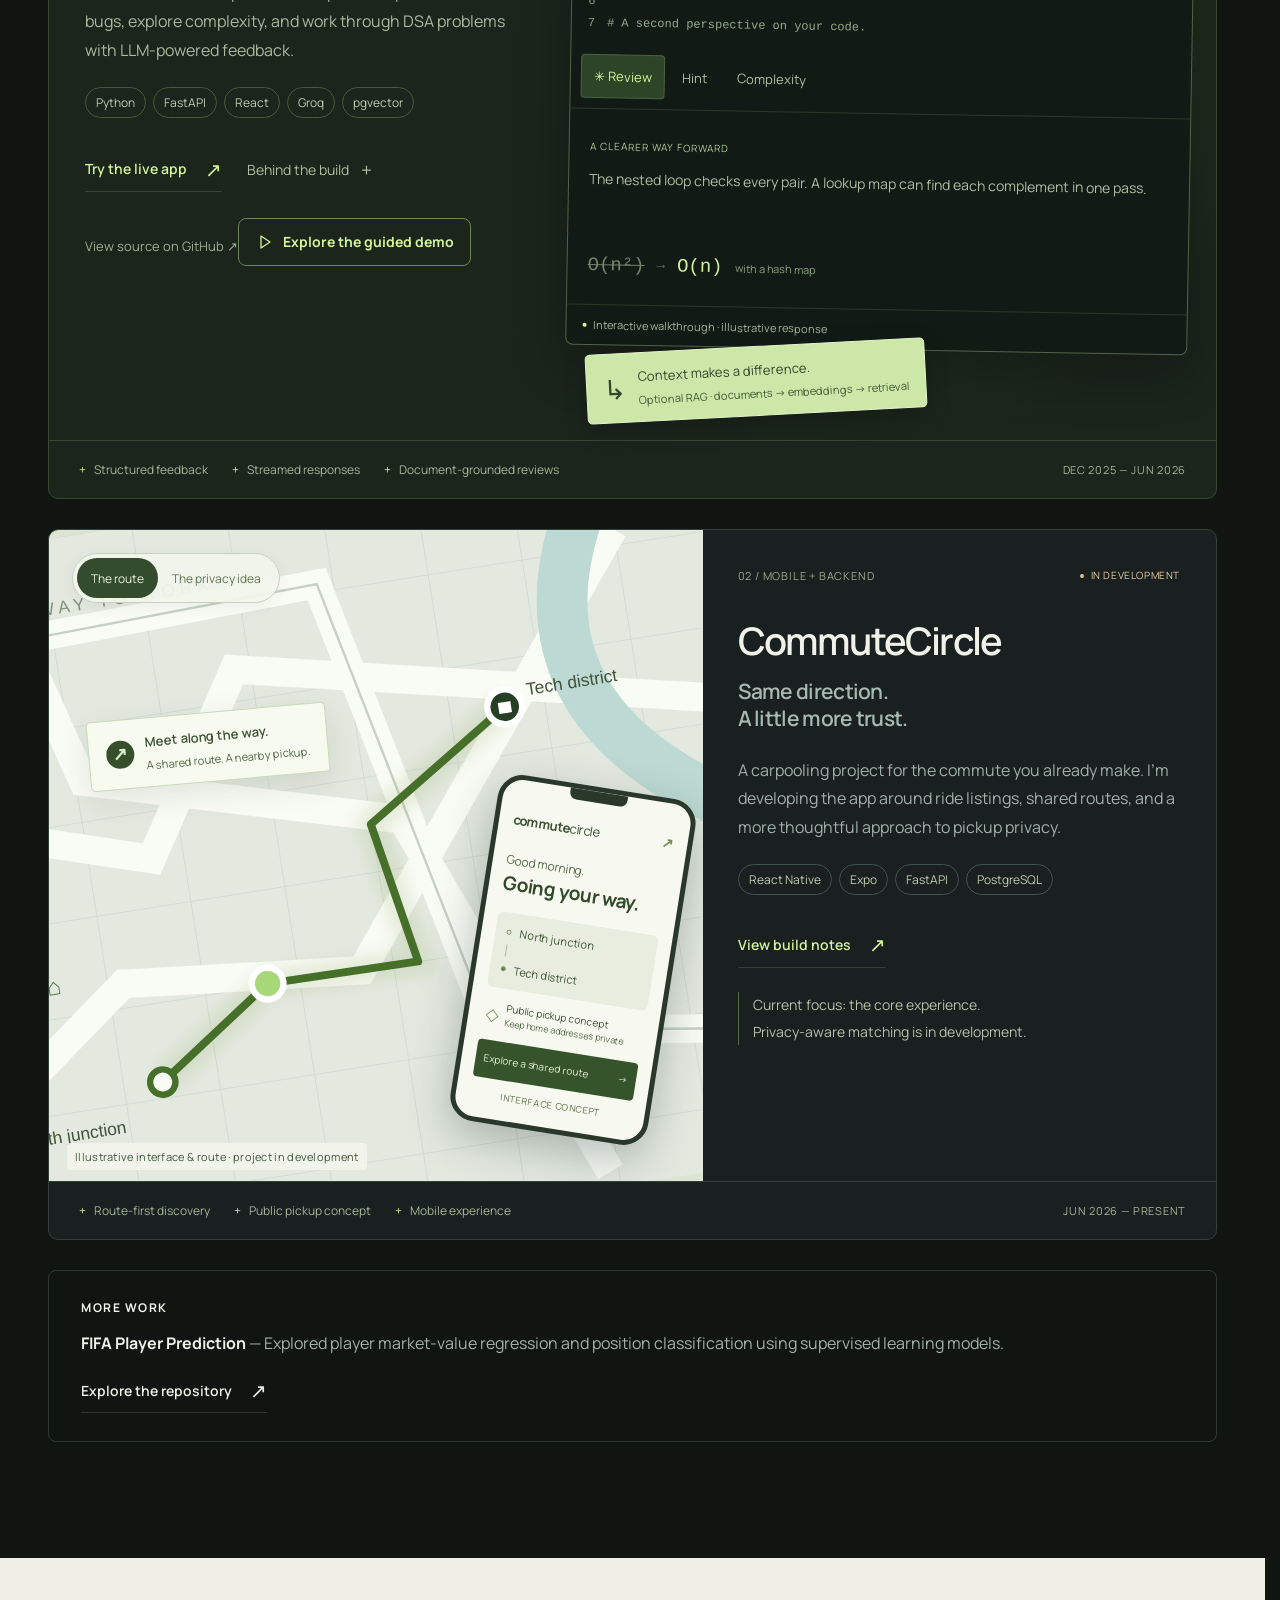
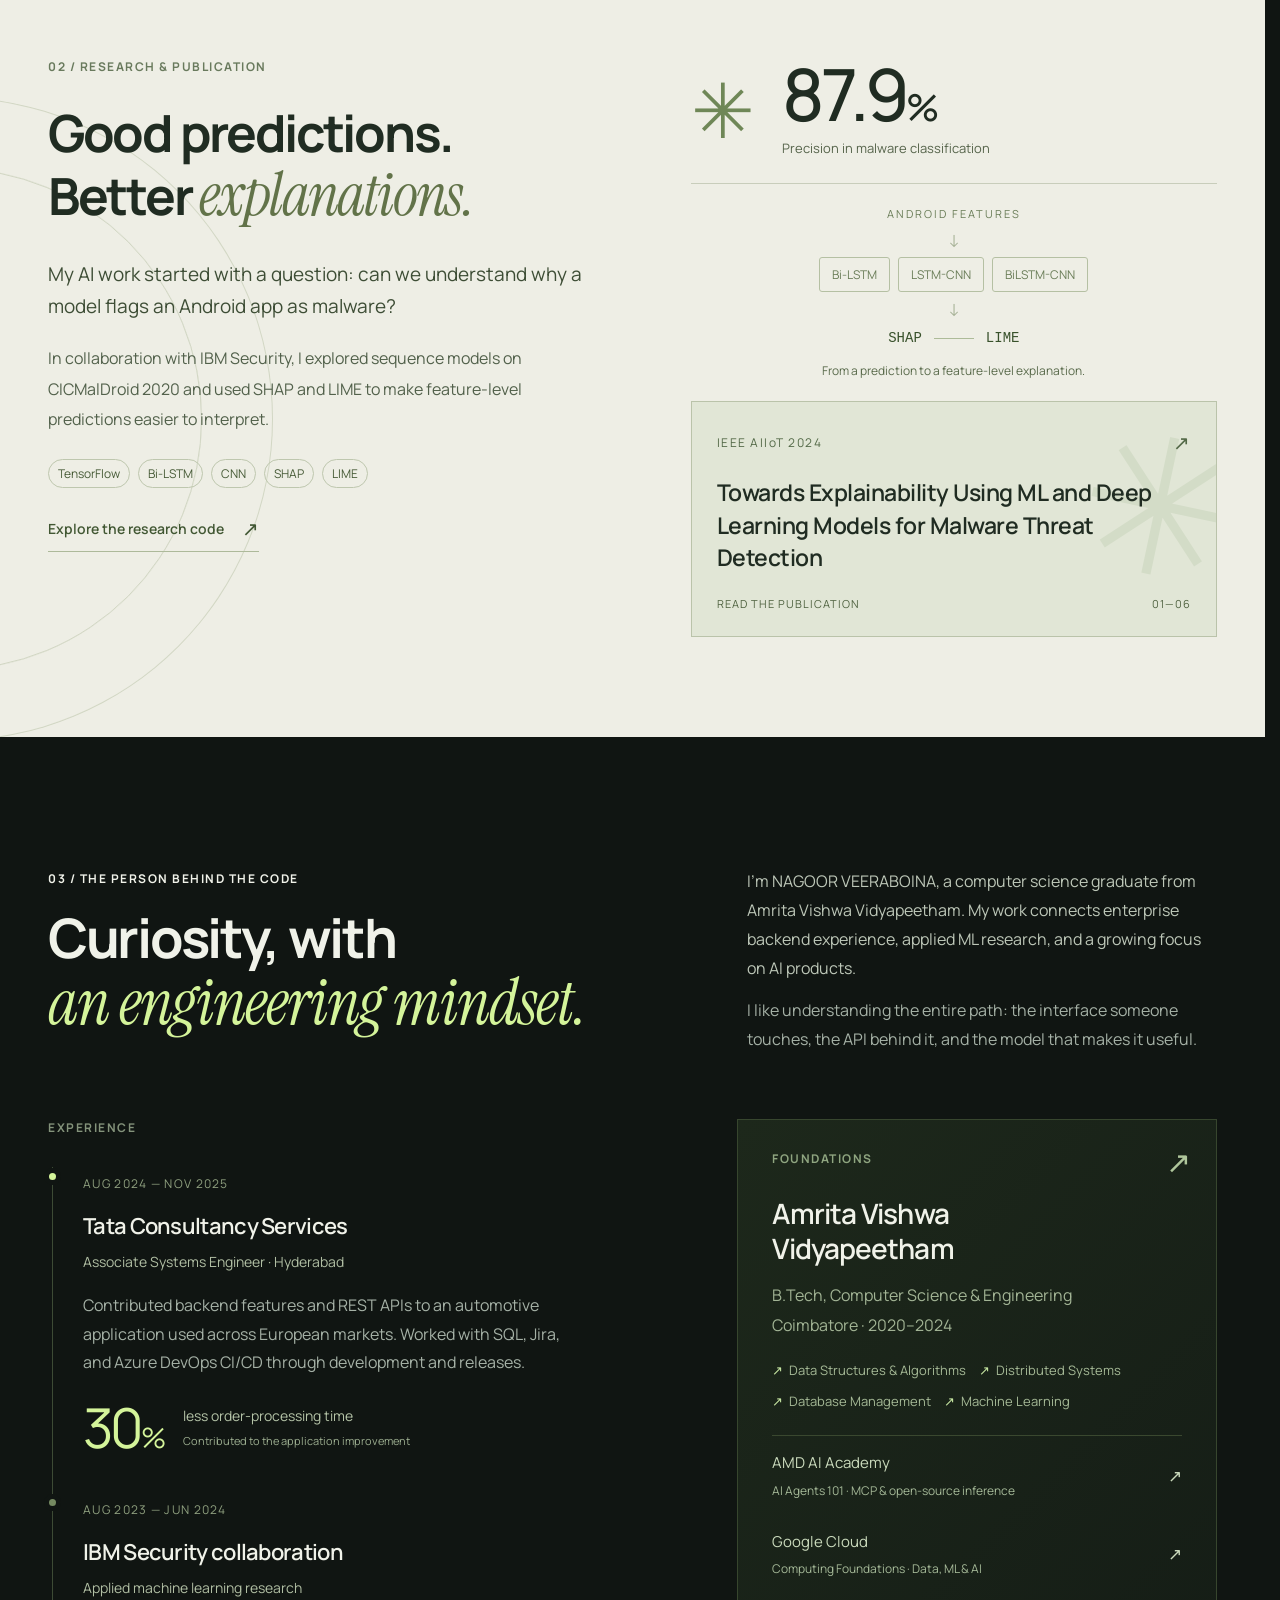
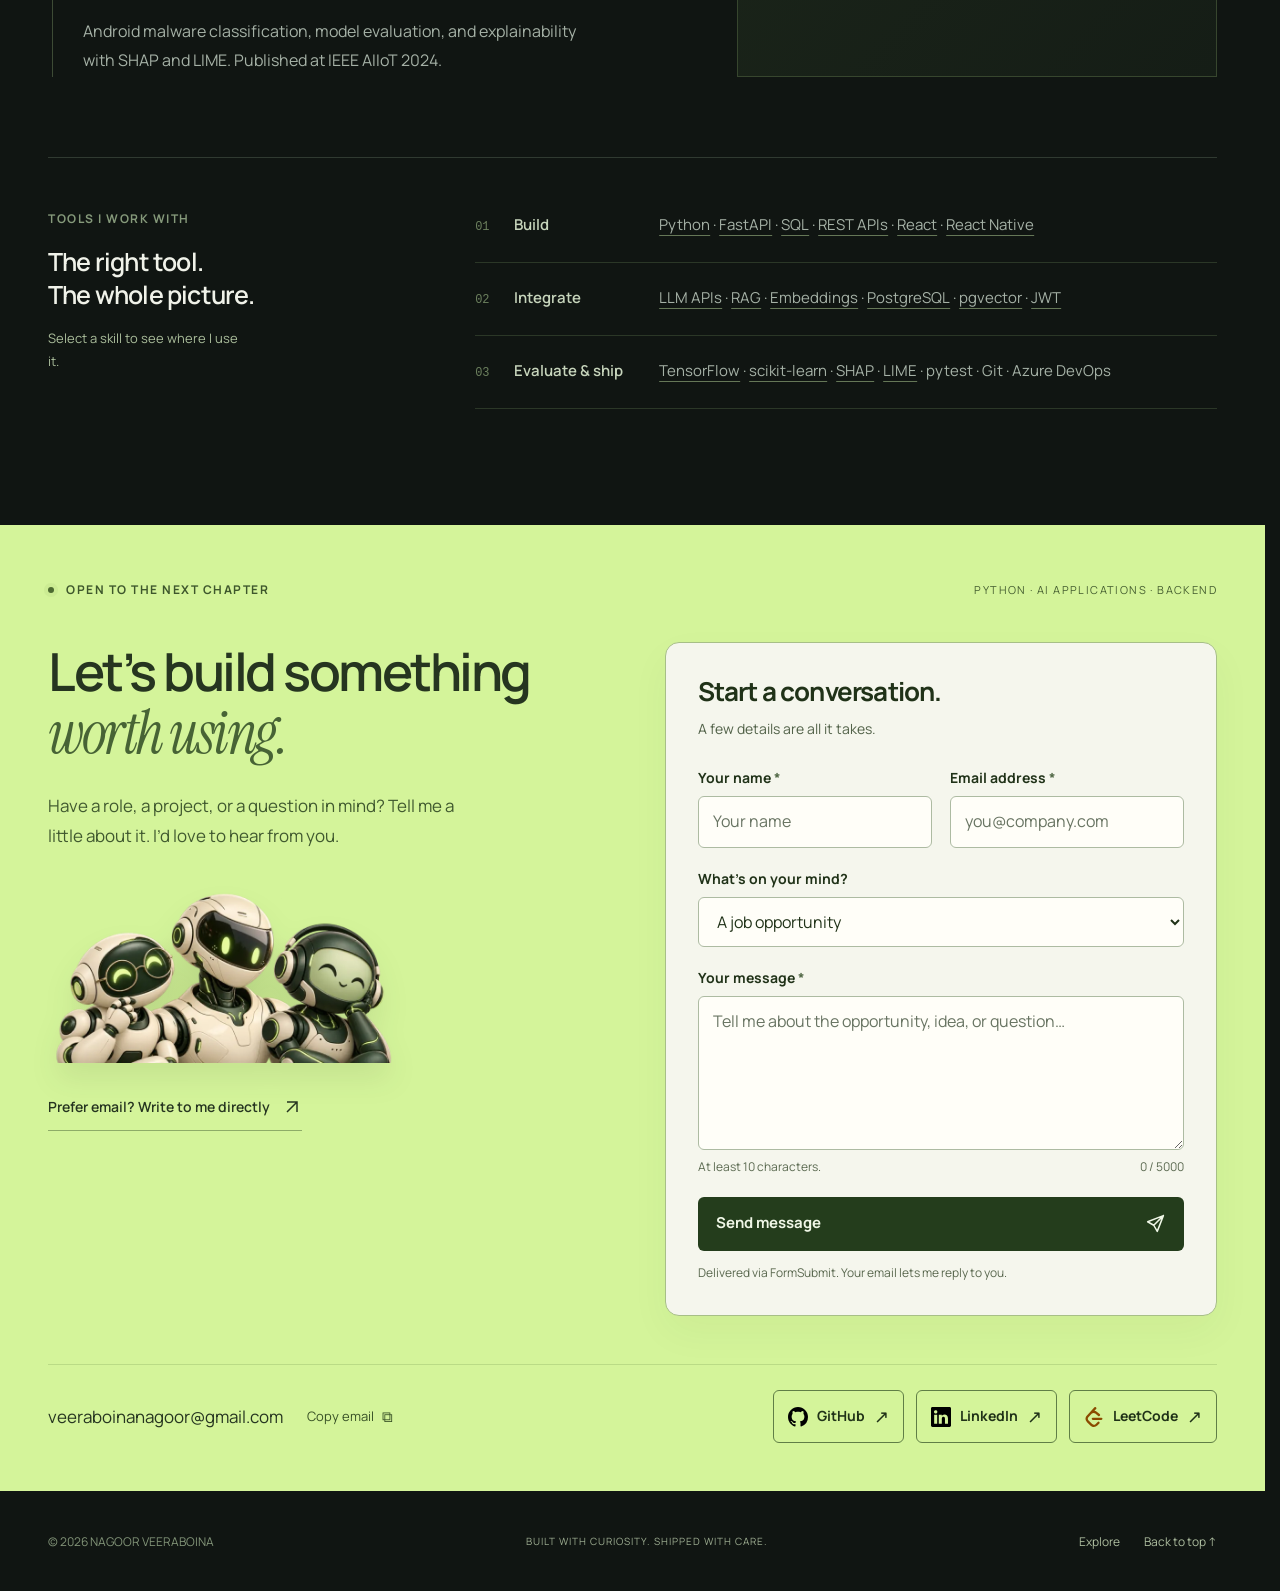
==== commit ee263574: "Simplify navigation and restore responsive portfolio motion Remove the floating centre menu and keep" ====
--- a/index.html
+++ b/index.html
@@ -18,10 +18,10 @@
   <link rel="preload" href="assets/instrument-serif-0.ttf" as="font" type="font/ttf" crossorigin>
   <link rel="stylesheet" href="assets/manrope.css">
   <link rel="stylesheet" href="assets/instrument-serif.css">
-  <link rel="stylesheet" href="styles.css?v=20261025-contact">
-  <link rel="stylesheet" href="enhancements.css?v=20261025-explore">
-  <script src="app.js?v=20261025-explore" defer></script>
-  <script src="enhancements.js?v=20261025-explore" defer></script>
+  <link rel="stylesheet" href="styles.css?v=20261026-motion">
+  <link rel="stylesheet" href="enhancements.css?v=20261026-motion">
+  <script src="app.js?v=20261026-motion" defer></script>
+  <script src="enhancements.js?v=20261026-motion" defer></script>
   <script src="contact.js?v=20261025-contact" defer></script>
 </head>
 <body>
@@ -32,13 +32,6 @@
     <span class="header-note">Python · AI applications · Backend</span>
     <a class="header-explore" href="#explore" data-overlay aria-controls="explore-dialog" aria-expanded="false" aria-haspopup="dialog">Explore <svg viewBox="0 0 24 24" fill="none" stroke="currentColor" stroke-width="1.7" stroke-linecap="round" stroke-linejoin="round" aria-hidden="true"><rect x="3" y="3" width="6" height="6" rx="1"/><rect x="15" y="3" width="6" height="6" rx="1"/><rect x="3" y="15" width="6" height="6" rx="1"/><rect x="15" y="15" width="6" height="6" rx="1"/></svg></a>
   </header>
-  <nav class="nav-dock" aria-label="Portfolio navigation">
-    <a href="#home" aria-current="location"><svg viewBox="0 0 24 24" fill="none" stroke="currentColor" stroke-width="1.7" stroke-linecap="round" stroke-linejoin="round" aria-hidden="true"><path d="m3 10 9-7 9 7v10a1 1 0 0 1-1 1h-5v-7H9v7H4a1 1 0 0 1-1-1Z"/></svg><span>Home</span></a>
-    <a href="#work"><svg viewBox="0 0 24 24" fill="none" stroke="currentColor" stroke-width="1.7" stroke-linecap="round" stroke-linejoin="round" aria-hidden="true"><rect x="3" y="7" width="18" height="14" rx="2"/><path d="M8 7V4h8v3M3 12l9 4 9-4M12 14v3"/></svg><span>Work</span></a>
-    <a href="#research"><svg viewBox="0 0 24 24" fill="none" stroke="currentColor" stroke-width="1.7" stroke-linecap="round" stroke-linejoin="round" aria-hidden="true"><path d="M9 3h6M10 3v7l-6 9a1.3 1.3 0 0 0 1 2h14a1.3 1.3 0 0 0 1-2l-6-9V3M8 15h8"/></svg><span>Research</span></a>
-    <a href="#contact"><svg viewBox="0 0 24 24" fill="none" stroke="currentColor" stroke-width="1.7" stroke-linecap="round" stroke-linejoin="round" aria-hidden="true"><rect x="3" y="5" width="18" height="14" rx="2"/><path d="m3 6 9 7 9-7"/></svg><span>Contact</span></a>
-    <a class="dock-explore" href="#explore" data-overlay aria-controls="explore-dialog" aria-expanded="false" aria-haspopup="dialog"><svg viewBox="0 0 24 24" fill="none" stroke="currentColor" stroke-width="1.7" stroke-linecap="round" stroke-linejoin="round" aria-hidden="true"><rect x="3" y="3" width="6" height="6" rx="1"/><rect x="15" y="3" width="6" height="6" rx="1"/><rect x="3" y="15" width="6" height="6" rx="1"/><rect x="15" y="15" width="6" height="6" rx="1"/></svg><span>Explore</span></a>
-  </nav>
 
   <main id="main" tabindex="-1">
     <section class="hero page-width" id="home" aria-labelledby="hero-heading">
@@ -65,7 +58,7 @@
       <div class="hero-bottom"><span>BASED IN INDIA <span class="meta-divider">/</span> OPEN TO REMOTE</span><a href="#work">SCROLL TO EXPLORE <span aria-hidden="true">↓</span></a></div>
     </section>
 
-    <div class="craft-strip" aria-hidden="true"><div>PYTHON <span>✳</span> APPLIED AI <span>✳</span> FASTAPI <span>✳</span> HUMAN-CENTERED INTERFACES <span>✳</span> RAG <span>✳</span> PYTHON <span>✳</span> APPLIED AI <span>✳</span> FASTAPI <span>✳</span> HUMAN-CENTERED INTERFACES <span>✳</span> RAG <span>✳</span></div></div>
+    <div class="craft-strip" role="region" aria-label="Skills: Python, applied AI, FastAPI, human-centered interfaces, and RAG"><div class="craft-viewport" aria-hidden="true"><div class="craft-track"><div class="craft-group">PYTHON <span>✳</span> APPLIED AI <span>✳</span> FASTAPI <span>✳</span> HUMAN-CENTERED INTERFACES <span>✳</span> RAG <span>✳</span></div><div class="craft-group">PYTHON <span>✳</span> APPLIED AI <span>✳</span> FASTAPI <span>✳</span> HUMAN-CENTERED INTERFACES <span>✳</span> RAG <span>✳</span></div></div></div><button id="skills-motion-toggle" class="skills-motion-toggle" type="button" aria-pressed="false" aria-label="Pause skill animation">Pause</button></div>
 
     <section class="work-section page-width section-space" id="work" aria-labelledby="work-heading">
       <div class="section-heading reveal"><div><p class="eyebrow">01 / SELECTED WORK</p><h2 id="work-heading">Ideas, brought <em>to life.</em></h2></div><p>A closer look at what I build,<br>how it works, and why it matters.</p></div>
@@ -136,7 +129,7 @@
       </div>
     </section>
   </main>
-  <footer class="page-width site-footer"><span>© <span id="year">2026</span> NAGOOR VEERABOINA</span><span>BUILT WITH CURIOSITY. SHIPPED WITH CARE.</span><a href="#home">Back to top ↑</a></footer>
+  <footer class="page-width site-footer"><span>© <span id="year">2026</span> NAGOOR VEERABOINA</span><span>BUILT WITH CURIOSITY. SHIPPED WITH CARE.</span><div class="footer-links"><a href="#explore" data-overlay aria-controls="explore-dialog" aria-expanded="false" aria-haspopup="dialog">Explore</a><a href="#home">Back to top ↑</a></div></footer>
 
   <dialog id="logic-dialog" class="case-dialog" aria-labelledby="logic-dialog-title"><button class="dialog-close" aria-label="Close Logic Lens notes">×</button><p class="eyebrow">PROJECT 01 / ENGINEERING NOTES</p><h2 id="logic-dialog-title">Inside Logic Lens.</h2><p class="dialog-lead">A code review workspace that brings the explanation closer to the code.</p><div class="dialog-section"><span>01 / THE EXPERIENCE</span><h3>More than a final answer.</h3><p>The workspace supports bug analysis, progressive DSA hints, time and space complexity explanations, and corrected-code diffs. React connects to FastAPI for streamed responses, authentication, and saved review history.</p></div><div class="dialog-section"><span>02 / THE RETRIEVAL PATH</span><h3>Give the model useful context.</h3><div class="architecture-path" aria-label="Optional RAG architecture: documents to embeddings to pgvector retrieval to prompt to LLM response"><span>Documents</span><b aria-hidden="true">→</b><span>Embeddings</span><b aria-hidden="true">→</b><span>pgvector</span><b aria-hidden="true">→</b><span>Prompt + LLM</span></div><p>The optional RAG feature accepts PDF, Markdown, and text documents. It chunks and embeds their content, stores vectors in PostgreSQL with pgvector, retrieves relevant chunks, and adds them to the review prompt. Source references accompany the result.</p><p class="dialog-note">RAG is an optional implementation in the source repository. Its availability depends on the deployment configuration.</p></div><div class="dialog-section"><span>03 / THE BACKEND DETAILS</span><h3>Make the workflow dependable.</h3><p>JWT-protected endpoints, per-user history, response caching, request rate limits, and structured API errors support the review workflow. Streaming improves how feedback arrives; it does not eliminate model latency.</p></div><div class="dialog-actions"><a class="button button-lime" href="https://logic-lens-five.vercel.app/" target="_blank" rel="noopener noreferrer">Open Logic Lens ↗</a><a class="text-link" href="https://github.com/Nagoor06/LogicLens" target="_blank" rel="noopener noreferrer">Read the code ↗</a></div><div class="study-share"><button type="button" data-copy-study="#logic-lens">Copy project link</button><p role="status" aria-live="polite"></p></div></dialog>
   <dialog id="commute-dialog" class="case-dialog" aria-labelledby="commute-dialog-title"><button class="dialog-close" aria-label="Close CommuteCircle notes">×</button><p class="eyebrow">PROJECT 02 / IN DEVELOPMENT</p><h2 id="commute-dialog-title">Inside CommuteCircle.</h2><p class="dialog-lead">A familiar route can become a shared ride. The experience should respect the people using it.</p><div class="dialog-section"><span>01 / THE IDEA</span><h3>Start with the commute.</h3><p>Drivers list a journey they are already making. Other commuters discover rides with compatible origins, destinations, departure times, and seat availability.</p></div><div class="dialog-section"><span>02 / CURRENT WORK</span><h3>Build the core experience first.</h3><p>The project is being developed with React Native (Expo), Python, FastAPI, and PostgreSQL. Current work centers on the app foundation and ride-listing flow.</p></div><div class="dialog-section"><span>03 / PRIVACY BY DESIGN</span><h3>Meet nearby, without sharing everything.</h3><p>The matching concept uses public pickup points and walking-distance and detour limits, so sharing a ride need not require disclosing a home address. This matching feature is in development.</p><p class="dialog-note">The map and phone shown on this portfolio are concept illustrations. They are not a live service or a production app screenshot.</p></div><div class="dialog-actions"><a class="button button-lime commute-contact-link" href="https://mail.google.com/mail/?view=cm&amp;fs=1&amp;to=veeraboinanagoor%40gmail.com&amp;su=Let%27s%20talk%20about%20CommuteCircle" target="_blank" rel="noopener noreferrer" data-mobile-mailto="mailto:veeraboinanagoor@gmail.com?subject=Let%27s%20talk%20about%20CommuteCircle">Talk about the project ↗</a></div><div class="study-share"><button type="button" data-copy-study="#commutecircle">Copy project link</button><p role="status" aria-live="polite"></p></div></dialog>
--- a/styles.css
+++ b/styles.css
@@ -165,8 +165,7 @@
   justify-content: space-between;
   margin: auto;
   border-bottom: 1px solid #ffffff0e;
-  position: sticky;
-  top: 0;
+  position: relative;
   z-index: 80;
   background: #101512f5;
   backdrop-filter: blur(16px);
@@ -624,35 +623,17 @@
   color: var(--lime);
 }
 
-.craft-strip {
-  border-block: 1px solid #313d2c;
-  background: #151c15;
-  overflow: hidden;
-  padding: 15px 0;
-}
-
-.craft-strip>div {
-  display: flex;
-  align-items: center;
-  gap: 42px;
-  width: max-content;
-  font-size: 13px;
-  font-weight: 500;
-  letter-spacing: 1px;
-  color: #b1c0a6;
-  animation: none;
-}
-
-.craft-strip span {
-  font-size: 25px;
-  line-height: 1;
-  color: var(--lime);
-}
-@keyframes marquee{
-to {
-  transform: translateX(-50%);
-}
-}
+/* Two equal groups make a continuous, seamless skills ribbon. */
+.craft-strip { position: relative; border-block: 1px solid #313d2c; background: #151c15; padding-block: 15px; }
+.craft-viewport { overflow: hidden; }
+.craft-track { display: flex; width: max-content; animation: marquee 36s linear infinite; }
+.craft-group { display: flex; align-items: center; justify-content: space-around; gap: 42px; padding-right: 42px; min-width: 100vw; flex: none; font-size: 13px; font-weight: 500; letter-spacing: 1px; color: #b1c0a6; white-space: nowrap; }
+.craft-group span { font-size: 25px; line-height: 1; color: var(--lime); }
+.craft-strip.is-paused .craft-track { animation-play-state: paused; }
+.skills-motion-toggle { position: absolute; right: max(16px, env(safe-area-inset-right)); top: 50%; transform: translateY(-50%); border: 1px solid #667b53; border-radius: 8px; background: #182318f5; box-shadow: 0 0 20px 12px #151c15; color: #d4e6bf; font-size: 12px; font-weight: 700; padding: 8px 12px; min-height: 44px; min-width: 64px; z-index: 2; }
+.skills-motion-toggle:hover:not(:disabled) { background: var(--lime); color: #1b2d13; }
+.skills-motion-toggle:disabled { color: #bdcdb0; }
+@keyframes marquee { to { transform: translateX(-50%); } }
 .section-heading {
   display: flex;
   align-items: flex-end;
@@ -2370,7 +2351,7 @@
   .hero-bottom>span:first-child { font-size: 10px; }
   .hero-bottom>a { font-size: 10px; }
   .hero-bottom .meta-divider { margin-inline: 5px; }
-  .craft-strip>div { font-size: 12px; gap: 24px; }
+  .craft-group { font-size: 12px; gap: 24px; padding-right: 24px; }
   .section-space { padding-block: 64px; }
   .section-heading { margin-bottom: 32px; }
   .section-heading h2 { font-size: 38px; letter-spacing: -1.6px; }
--- a/enhancements.css
+++ b/enhancements.css
@@ -1,20 +1,21 @@
 /* Navigation and project exploration. All assets remain local. */
-html { scroll-padding-bottom: 110px; scrollbar-gutter: stable; }
+html { scrollbar-gutter: stable; }
 .site-header { height: 80px; }
 .header-note { margin-left: auto; margin-right: 30px; color: var(--muted); font-size: 13px; letter-spacing: .3px; }
 .header-explore { display: flex; align-items: center; gap: 12px; padding: 10px 18px; border: 1px solid #65715a; border-radius: 30px; font-size: 14px; min-height: 46px; font-weight: 700; transition: color .2s, background .2s; }
 .header-explore svg { width: 17px; height: 17px; }
 .header-explore:hover { background: var(--lime); color: var(--bg); }
-.nav-dock { position: fixed; z-index: 90; bottom: max(18px, env(safe-area-inset-bottom)); left: 50%; transform: translateX(-50%); display: flex; gap: 4px; padding: 7px; width: min(440px, calc(100% - 28px)); border: 1px solid #758b6366; border-radius: 21px; background: #182019f5; backdrop-filter: blur(16px); box-shadow: 0 8px 40px #0006; }
-.nav-dock a { display: flex; flex: 1; min-width: 0; min-height: 56px; flex-direction: column; justify-content: center; align-items: center; gap: 5px; padding: 6px 2px; border-radius: 14px; color: #becbb4; font-size: 11px; font-weight: 700; line-height: 1.3; transition: background .18s, color .18s; }
-.nav-dock svg { width: 20px; height: 20px; }
-.nav-dock a[aria-current="location"], .nav-dock a[aria-expanded="true"] { color: #172310; background: var(--lime); }
-.nav-dock a:hover { background: #31432a; color: var(--text); }
-.nav-dock a[aria-current="location"]:hover { background: #e3fabd; color: #172310; }
-.nav-dock a:focus-visible { outline-offset: 1px; border-radius: 14px; }
-.modal-open .nav-dock, .keyboard-open .nav-dock { visibility: hidden; pointer-events: none; }
-.site-footer { padding-bottom: calc(116px + env(safe-area-inset-bottom)); }
-.dock-explore { border-left: 1px solid #415239; }
+.footer-links { display: flex; align-items: center; gap: 24px; }
+.footer-links a { display: inline-flex; align-items: center; min-height: 44px; }
+/* A decorative accent; the native pointer and all hit targets stay intact. */
+.cursor-accent { position: fixed; inset: 0 auto auto 0; width: 36px; height: 36px; pointer-events: none; user-select: none; z-index: 95; opacity: 0; transition: opacity .2s; }
+.cursor-accent::before { content: ""; position: absolute; inset: 0; border: 1px solid #c9eea678; border-radius: 50%; background: #c9eea607; transition: transform .2s, border-color .2s, background .2s; }
+.cursor-accent.is-visible { opacity: 1; }
+.cursor-accent.is-interactive::before { transform: scale(1.45); border-color: #d4f49ac4; background: #d4f49a0d; }
+.cursor-accent.is-pressed::before { transform: scale(.7); }
+@media (hover: none), (pointer: coarse), (prefers-reduced-motion: reduce), (forced-colors: active) {
+  .cursor-accent { display: none; }
+}
 .overlay-toolbar { display: flex; align-items: center; justify-content: space-between; gap: 16px; margin-bottom: 28px; }
 .overlay-toolbar .dialog-close { position: static; display: grid; place-items: center; flex: none; width: 44px; height: 44px; padding: 10px; border: 1px solid #526348; border-radius: 50%; transition: color .2s, background .2s; }
 .dialog-close svg { width: 20px; height: 20px; }
@@ -114,8 +115,6 @@
   .header-explore { padding-inline: 13px; font-size: 13px; }
   .demo-dialog { padding-inline: 18px; }
   .demo-playback { flex-wrap: wrap; }
-  .nav-dock { width: calc(100% - 20px); bottom: max(10px, env(safe-area-inset-bottom)); }
-  .nav-dock a { font-size: 10px; }
 }
 @media (prefers-reduced-motion: reduce) {
   .explore-links a { transition: none; }
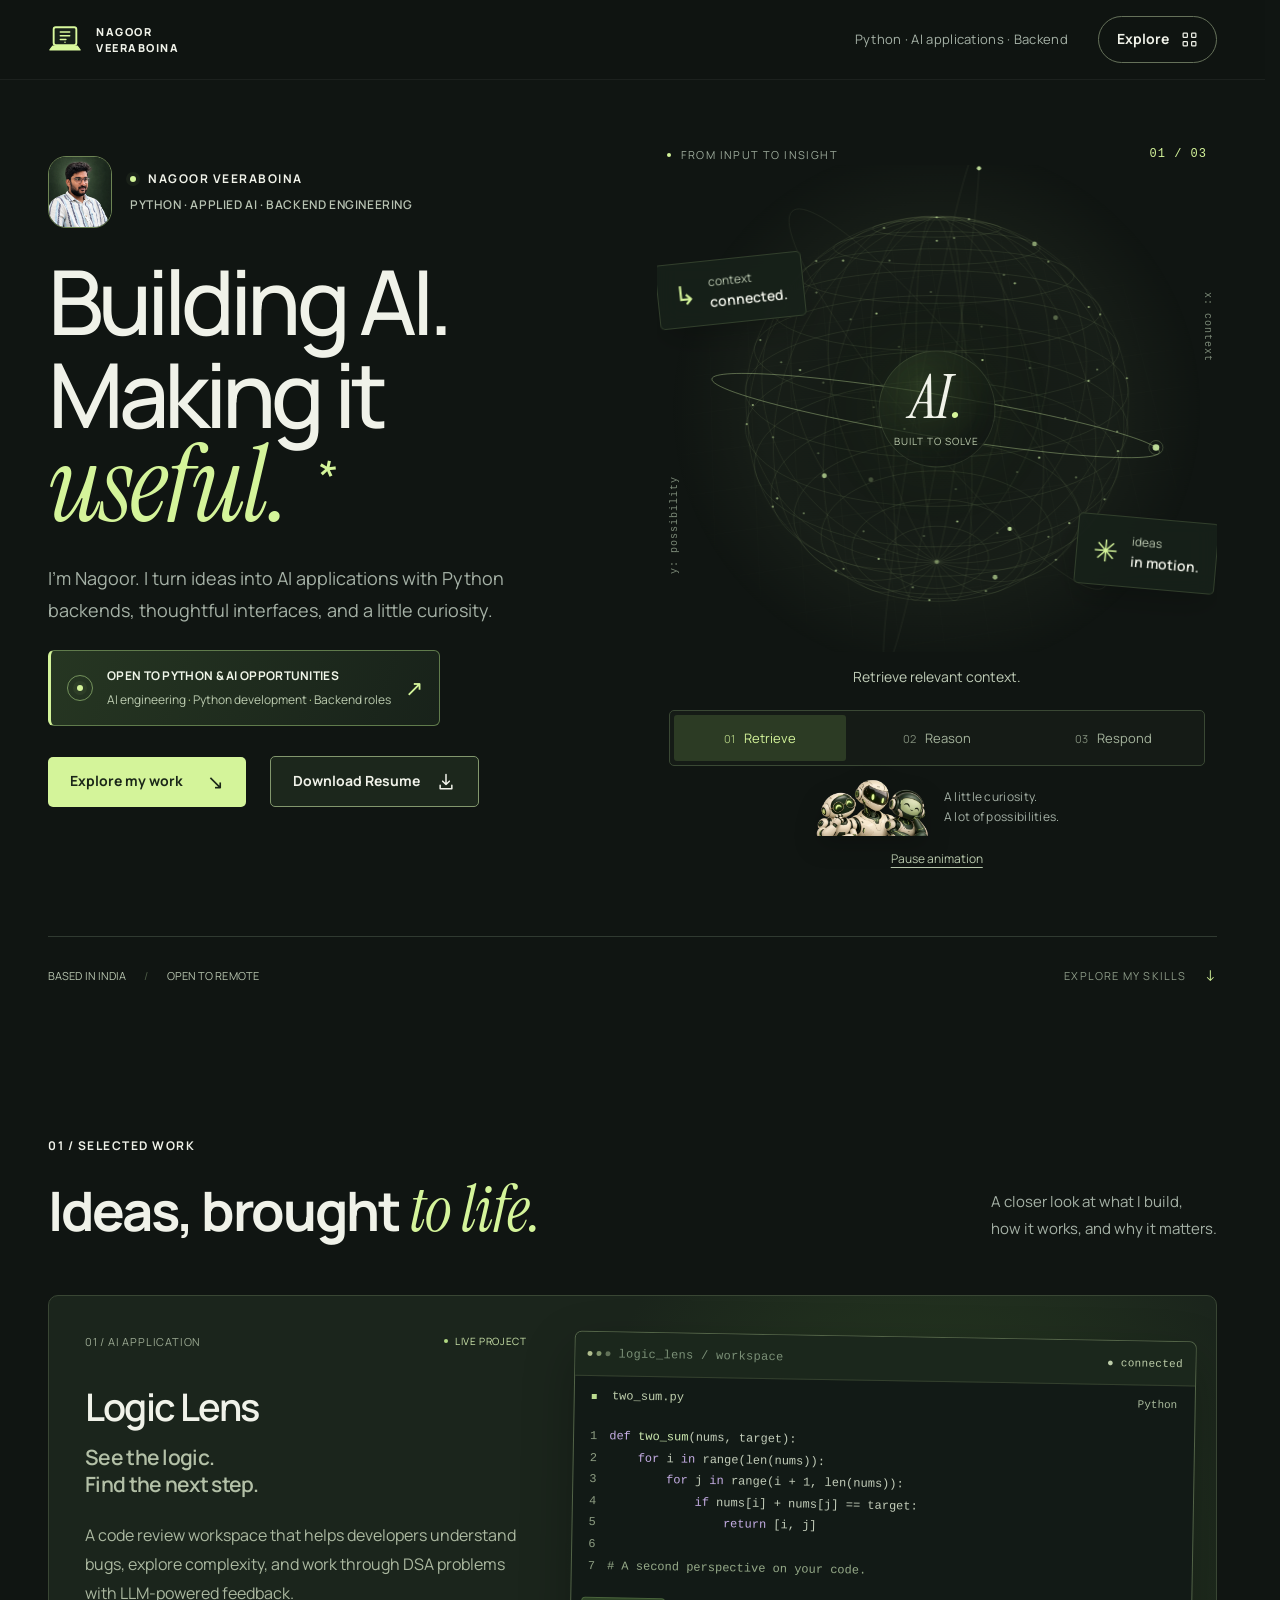
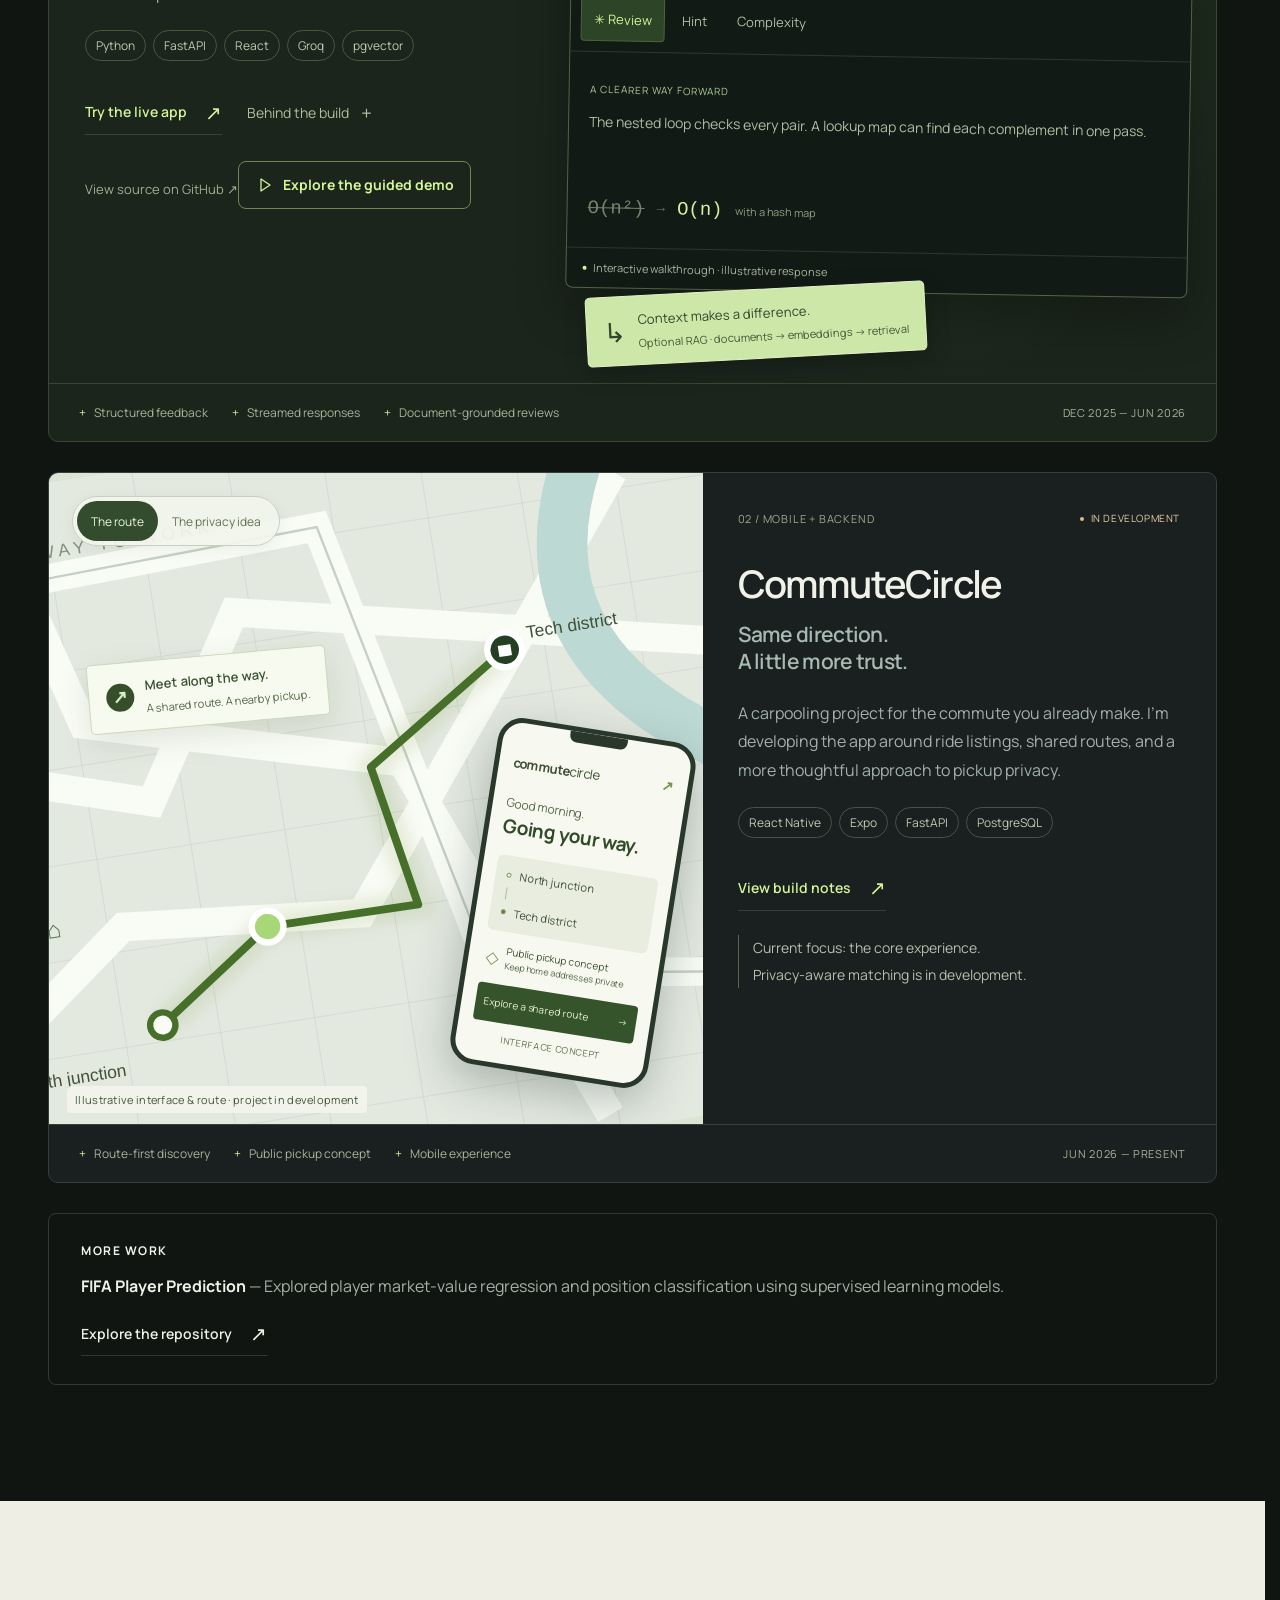
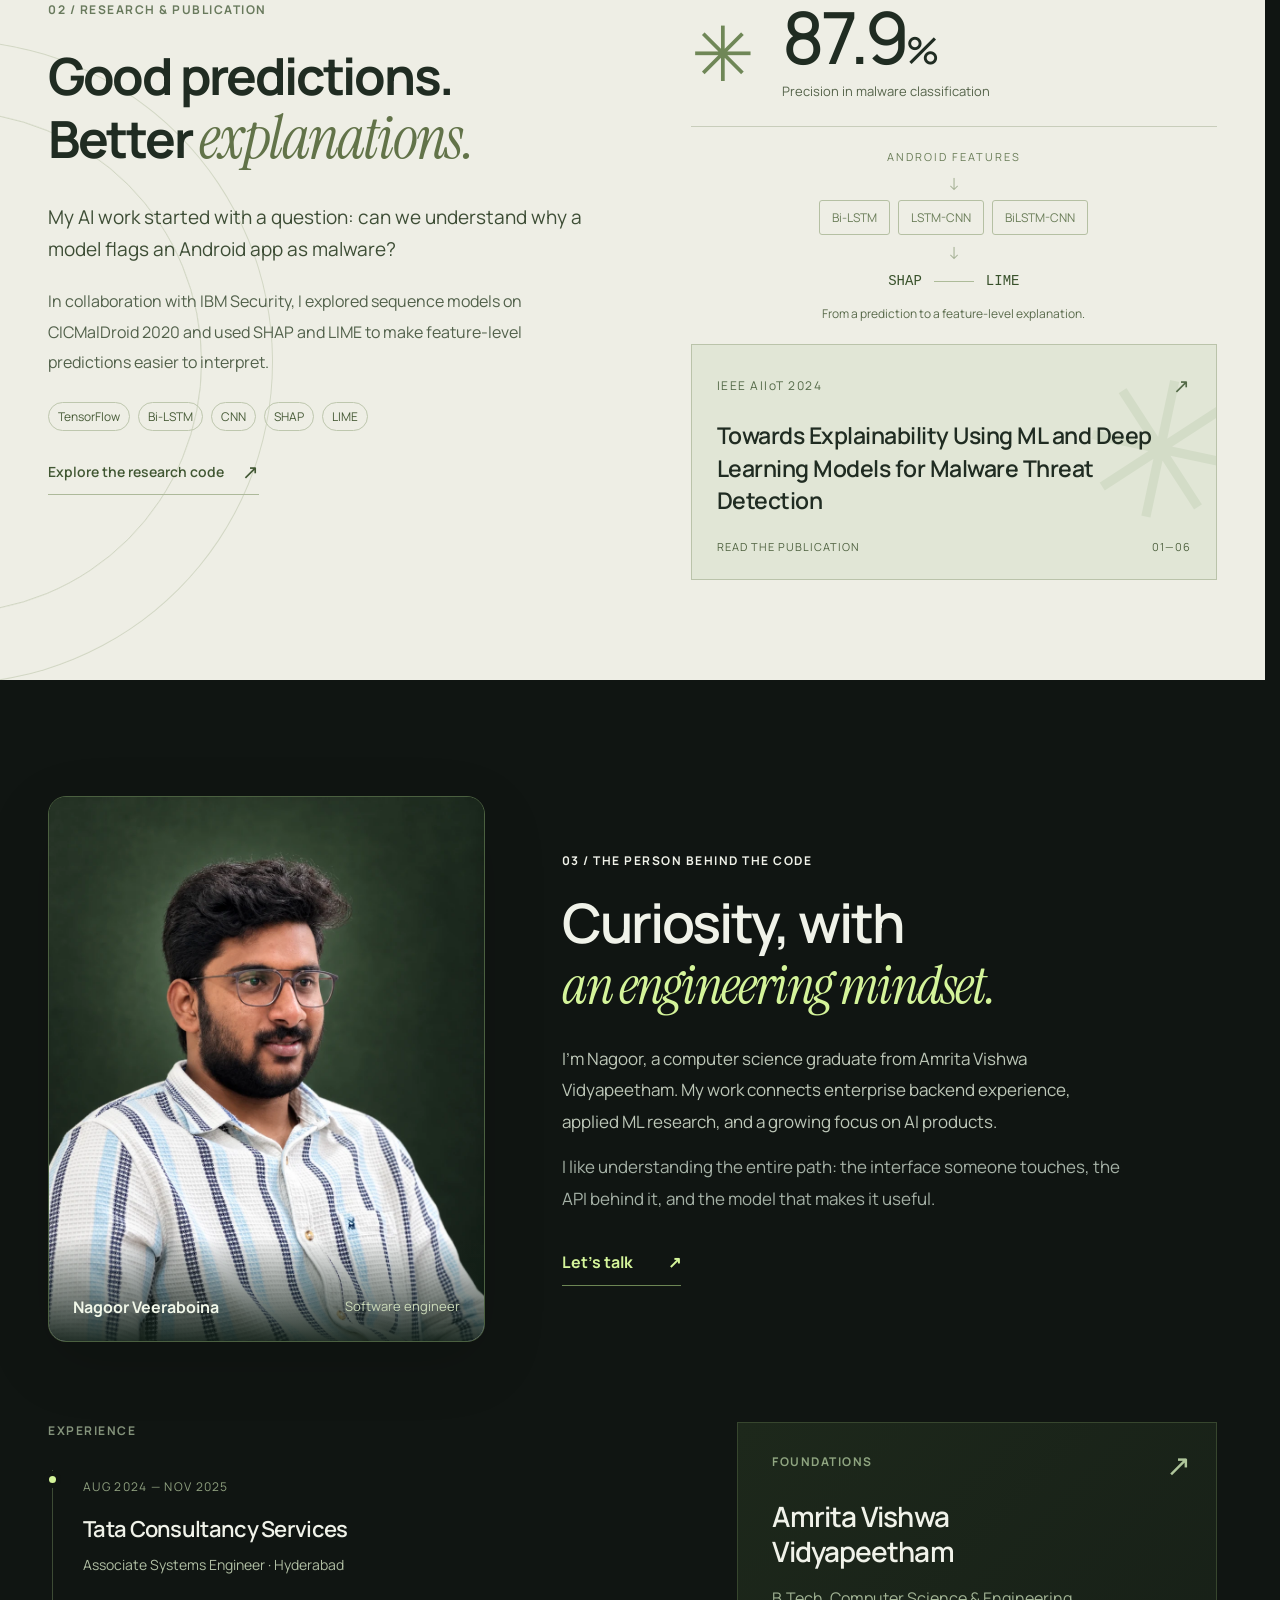
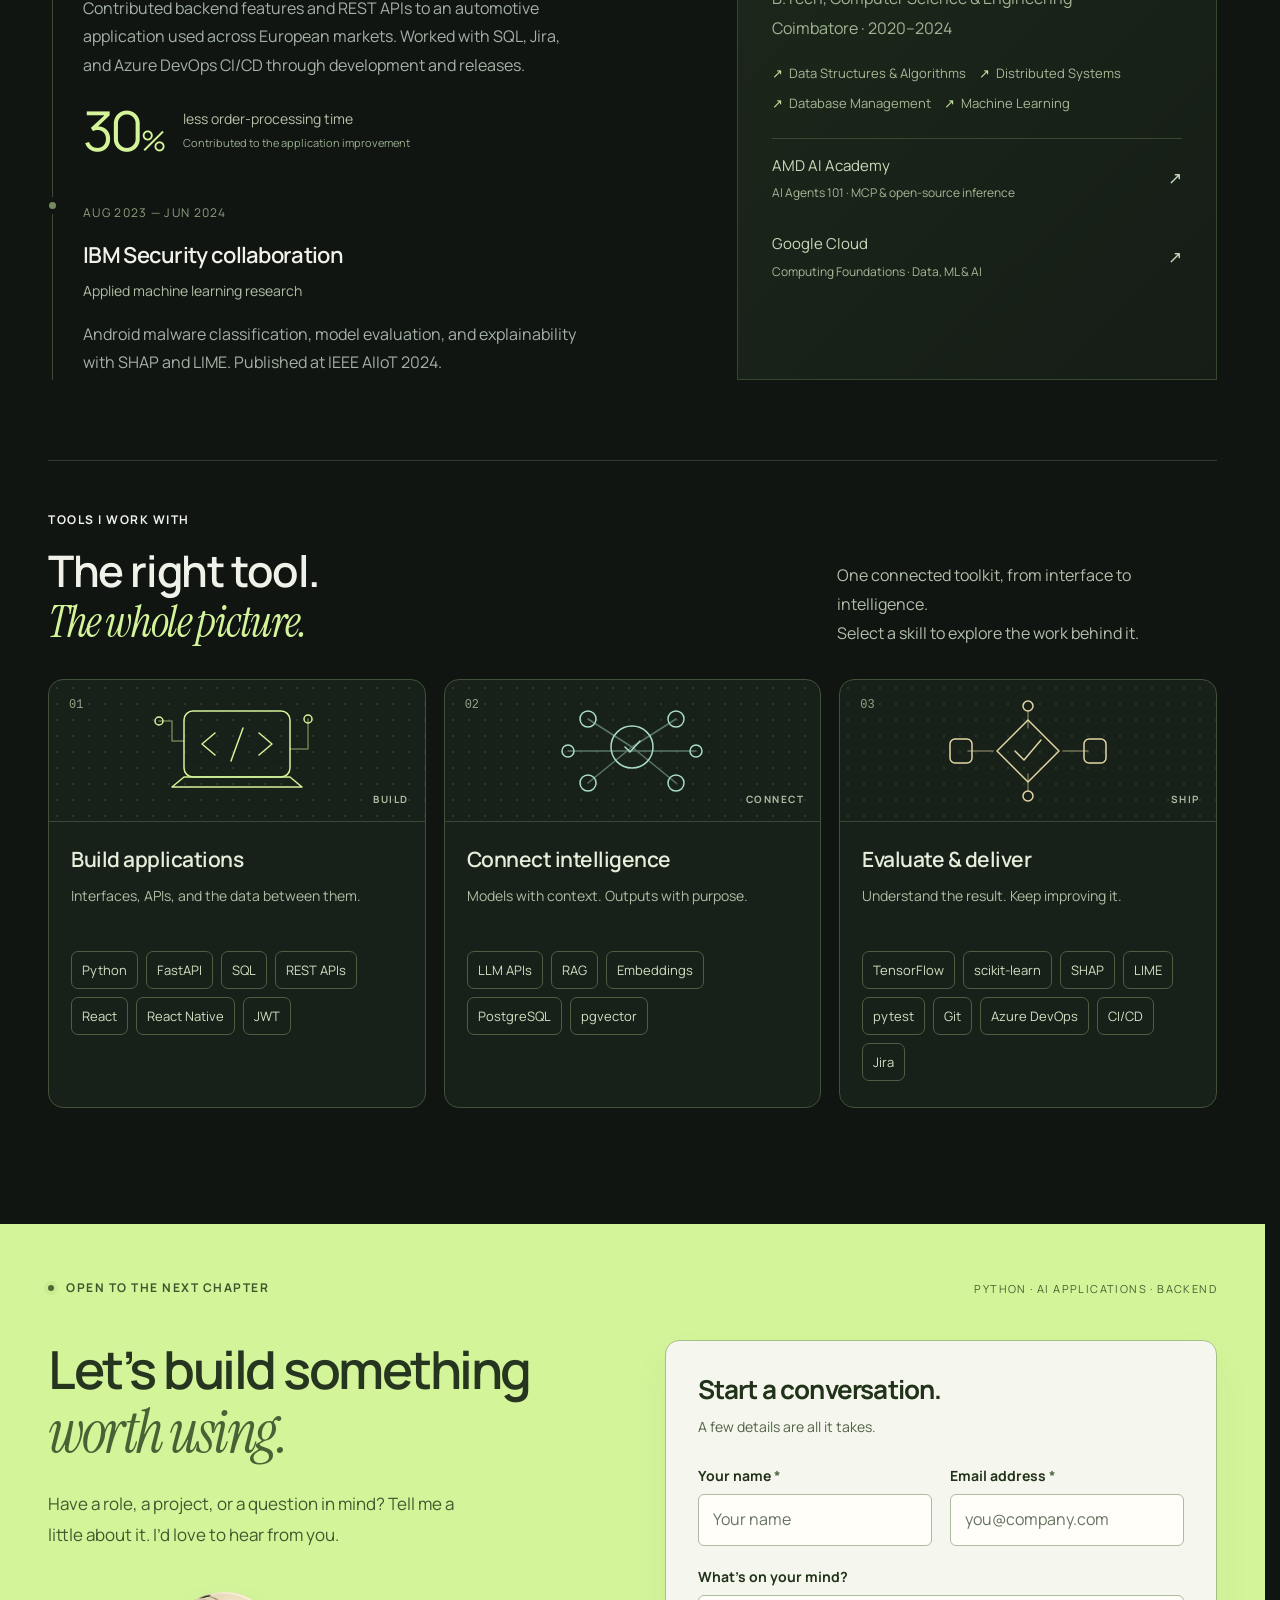
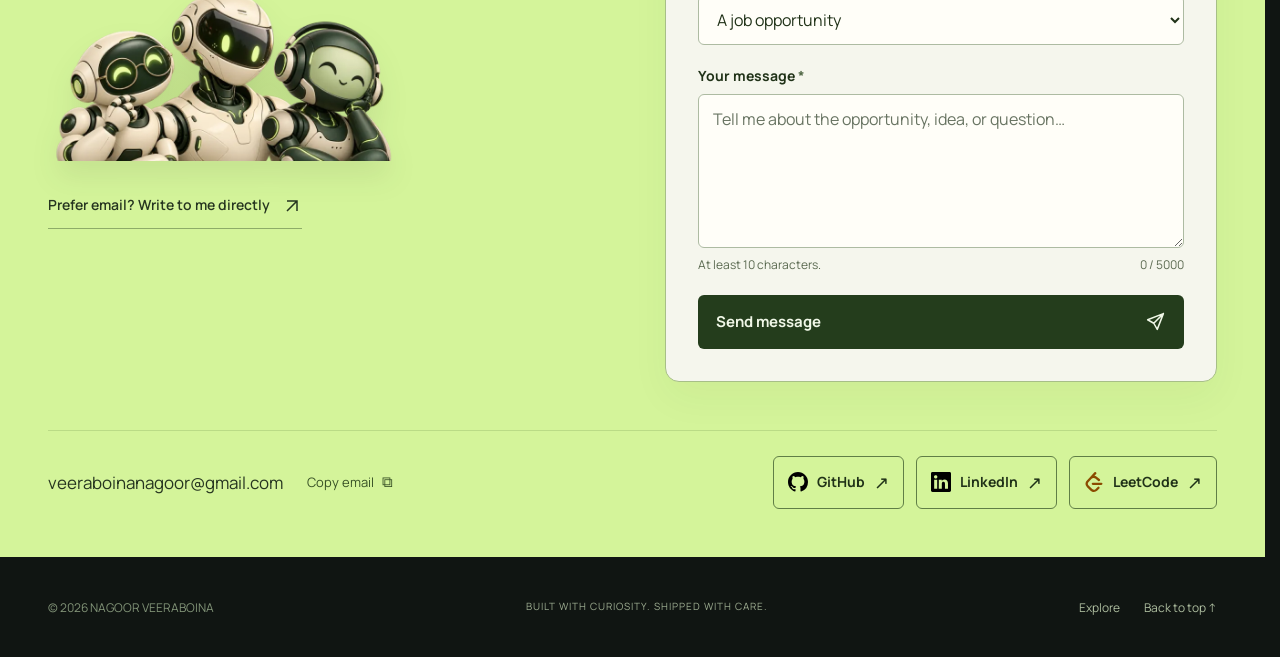
==== commit 113b9f4e: "Add portfolio portrait and visual swipeable skills; simplify contact copy" ====
--- a/index.html
+++ b/index.html
@@ -18,11 +18,13 @@
   <link rel="preload" href="assets/instrument-serif-0.ttf" as="font" type="font/ttf" crossorigin>
   <link rel="stylesheet" href="assets/manrope.css">
   <link rel="stylesheet" href="assets/instrument-serif.css">
-  <link rel="stylesheet" href="styles.css?v=20261026-motion">
-  <link rel="stylesheet" href="enhancements.css?v=20261026-motion">
-  <script src="app.js?v=20261026-motion" defer></script>
+  <link rel="stylesheet" href="styles.css?v=20261026-profile">
+  <link rel="stylesheet" href="enhancements.css?v=20261026-profile">
+  <link rel="stylesheet" href="personal.css?v=20261026-profile">
+  <script src="app.js?v=20261026-profile" defer></script>
   <script src="enhancements.js?v=20261026-motion" defer></script>
   <script src="contact.js?v=20261025-contact" defer></script>
+  <script src="personal.js?v=20261026-profile" defer></script>
 </head>
 <body>
   <a class="skip-link" href="#main">Skip to content</a>
@@ -36,7 +38,7 @@
   <main id="main" tabindex="-1">
     <section class="hero page-width" id="home" aria-labelledby="hero-heading">
       <div class="hero-copy">
-        <div class="profile-lockup"><div><p class="eyebrow"><span class="status-dot"></span> NAGOOR VEERABOINA</p><p class="profile-specialty">PYTHON · APPLIED AI · BACKEND ENGINEERING</p></div></div>
+        <div class="profile-lockup"><img class="profile-thumb" src="assets/nagoor-portrait.webp" width="72" height="72" alt="" decoding="async"><div><p class="eyebrow"><span class="status-dot"></span> NAGOOR VEERABOINA</p><p class="profile-specialty">PYTHON · APPLIED AI · BACKEND ENGINEERING</p></div></div>
         <h1 id="hero-heading">Building AI.<br>Making it<br><em>useful.</em><span class="hero-period" aria-hidden="true">*</span></h1>
         <p class="hero-description">I’m Nagoor. I turn ideas into AI applications with Python backends, thoughtful interfaces, and a little curiosity.</p>
         <a class="availability-banner" href="#contact" aria-label="Open to Python and AI opportunities. Contact Nagoor."><span class="availability-pulse-wrap"><i class="status-dot"></i></span><span class="availability-copy"><strong>OPEN TO PYTHON &amp; AI OPPORTUNITIES</strong><small>AI engineering <b>·</b> Python development <b>·</b> Backend roles</small></span><span class="availability-arrow" aria-hidden="true">↗</span></a>
@@ -55,10 +57,10 @@
         <div class="workflow-control"><p class="workflow-caption" id="workflow-caption" aria-live="polite">Retrieve relevant context.</p><div class="workflow-steps" role="group" aria-label="Explore an AI workflow"><button class="is-active" data-stage="0" aria-pressed="true"><small>01</small> Retrieve</button><button data-stage="1" aria-pressed="false"><small>02</small> Reason</button><button data-stage="2" aria-pressed="false"><small>03</small> Respond</button></div></div>
         <div class="visual-footnote-row"><div class="visual-personality"><img class="techie-avatars" src="assets/tech-avatar-trio.webp" width="768" height="384" alt="" aria-hidden="true" decoding="async"><p class="visual-footnote">A little curiosity.<br>A lot of possibilities.</p></div><button id="motion-toggle" class="motion-toggle" type="button" aria-pressed="false" aria-label="Pause or resume the AI illustration">Pause animation</button></div>
       </div>
-      <div class="hero-bottom"><span>BASED IN INDIA <span class="meta-divider">/</span> OPEN TO REMOTE</span><a href="#work">SCROLL TO EXPLORE <span aria-hidden="true">↓</span></a></div>
-    </section>
-
-    <div class="craft-strip" role="region" aria-label="Skills: Python, applied AI, FastAPI, human-centered interfaces, and RAG"><div class="craft-viewport" aria-hidden="true"><div class="craft-track"><div class="craft-group">PYTHON <span>✳</span> APPLIED AI <span>✳</span> FASTAPI <span>✳</span> HUMAN-CENTERED INTERFACES <span>✳</span> RAG <span>✳</span></div><div class="craft-group">PYTHON <span>✳</span> APPLIED AI <span>✳</span> FASTAPI <span>✳</span> HUMAN-CENTERED INTERFACES <span>✳</span> RAG <span>✳</span></div></div></div><button id="skills-motion-toggle" class="skills-motion-toggle" type="button" aria-pressed="false" aria-label="Pause skill animation">Pause</button></div>
+      <div class="hero-bottom"><span>BASED IN INDIA <span class="meta-divider">/</span> OPEN TO REMOTE</span><a href="#skills">EXPLORE MY SKILLS <span aria-hidden="true">↓</span></a></div>
+    </section>
+
+
 
     <section class="work-section page-width section-space" id="work" aria-labelledby="work-heading">
       <div class="section-heading reveal"><div><p class="eyebrow">01 / SELECTED WORK</p><h2 id="work-heading">Ideas, brought <em>to life.</em></h2></div><p>A closer look at what I build,<br>how it works, and why it matters.</p></div>
@@ -85,8 +87,15 @@
 
     <section class="research-section" id="research" aria-labelledby="research-heading"><div class="page-width research-layout"><div class="research-copy reveal"><p class="eyebrow">02 / RESEARCH & PUBLICATION</p><h2 id="research-heading">Good predictions.<br>Better <em>explanations.</em></h2><p class="research-intro">My AI work started with a question: can we understand why a model flags an Android app as malware?</p><p>In collaboration with IBM Security, I explored sequence models on CICMalDroid 2020 and used SHAP and LIME to make feature-level predictions easier to interpret.</p><div class="research-tools"><span>TensorFlow</span><span>Bi-LSTM</span><span>CNN</span><span>SHAP</span><span>LIME</span></div><a class="text-link" href="https://github.com/Nagoor06/Android_Malware_Detection" target="_blank" rel="noopener noreferrer">Explore the research code <span aria-hidden="true">↗</span></a></div><div class="research-visual reveal"><div class="research-metric"><span class="metric-asterisk" aria-hidden="true">✳</span><div><strong>87.9<span>%</span></strong><p>Precision in malware classification</p></div></div><div class="model-path"><span>ANDROID FEATURES</span><span class="path-arrow" aria-hidden="true">↓</span><div class="model-nodes"><span>Bi-LSTM</span><span>LSTM-CNN</span><span>BiLSTM-CNN</span></div><span class="path-arrow" aria-hidden="true">↓</span><div class="explain-nodes"><span>SHAP</span><span class="model-line"></span><span>LIME</span></div><span class="model-caption">From a prediction to a feature-level explanation.</span></div><a class="publication-card" href="https://ieeexplore.ieee.org/document/10574689/" target="_blank" rel="noopener noreferrer"><span class="publication-top">IEEE AIIoT 2024 <span aria-hidden="true">↗</span></span><h3>Towards Explainability Using ML and Deep Learning Models for Malware Threat Detection</h3><span class="publication-bottom">READ THE PUBLICATION <span>01—06</span></span></a></div></div></section>
 
-    <section class="about-section page-width section-space" id="about" aria-labelledby="about-heading"><div class="section-heading reveal"><div><p class="eyebrow">03 / THE PERSON BEHIND THE CODE</p><h2 id="about-heading">Curiosity, with<br><em>an engineering mindset.</em></h2></div><div class="about-intro"><p>I’m NAGOOR VEERABOINA, a computer science graduate from Amrita Vishwa Vidyapeetham. My work connects enterprise backend experience, applied ML research, and a growing focus on AI products.</p><p>I like understanding the entire path: the interface someone touches, the API behind it, and the model that makes it useful.</p></div></div><div class="experience-grid reveal"><div class="experience-main"><span class="eyebrow">EXPERIENCE</span><div class="timeline-entry"><div class="timeline-dot"></div><span class="timeline-date">AUG 2024 — NOV 2025</span><h3>Tata Consultancy Services</h3><p class="timeline-role">Associate Systems Engineer · Hyderabad</p><p>Contributed backend features and REST APIs to an automotive application used across European markets. Worked with SQL, Jira, and Azure DevOps CI/CD through development and releases.</p><div class="impact"><strong>30<span>%</span></strong><span>less order-processing time<br><small>Contributed to the application improvement</small></span></div></div><div class="timeline-entry"><div class="timeline-dot"></div><span class="timeline-date">AUG 2023 — JUN 2024</span><h3>IBM Security collaboration</h3><p class="timeline-role">Applied machine learning research</p><p>Android malware classification, model evaluation, and explainability with SHAP and LIME. Published at IEEE AIIoT 2024.</p></div></div><aside class="education-panel"><div class="edu-symbol" aria-hidden="true">↗</div><span class="eyebrow">FOUNDATIONS</span><h3>Amrita Vishwa<br>Vidyapeetham</h3><p>B.Tech, Computer Science & Engineering<br>Coimbatore · 2020–2024</p><div class="coursework"><span>Data Structures & Algorithms</span><span>Distributed Systems</span><span>Database Management</span><span>Machine Learning</span></div><div class="certification-links"><a href="https://academy.amd.com/certs/31042/A925A33F74254DF38ACEE9C26B9F9C2E166281.pdf" target="_blank" rel="noopener noreferrer"><span>AMD AI Academy<small>AI Agents 101 · MCP & open-source inference</small></span><b aria-hidden="true">↗</b></a><a href="https://coursera.org/verify/4EEGS7M7QEVL" target="_blank" rel="noopener noreferrer"><span>Google Cloud<small>Computing Foundations · Data, ML & AI</small></span><b aria-hidden="true">↗</b></a></div></aside></div>
-      <div class="toolkit reveal"><div class="toolkit-heading"><p class="eyebrow">TOOLS I WORK WITH</p><h3>The right tool.<br>The whole picture.</h3><p class="evidence-note">Select a skill to see where I use it.</p></div><div class="toolkit-rows"><div><span class="toolkit-number">01</span><h4>Build</h4><p><a href="#logic-lens" data-overlay aria-haspopup="dialog">Python</a> · <a href="#logic-lens" data-overlay aria-haspopup="dialog">FastAPI</a> · <a href="#logic-lens" data-overlay aria-haspopup="dialog">SQL</a> · <a href="#logic-lens" data-overlay aria-haspopup="dialog">REST APIs</a> · <a href="#logic-lens" data-overlay aria-haspopup="dialog">React</a> · <a href="#commutecircle" data-overlay aria-haspopup="dialog">React Native</a></p></div><div><span class="toolkit-number">02</span><h4>Integrate</h4><p><a href="#logic-lens" data-overlay aria-haspopup="dialog">LLM APIs</a> · <a href="#logic-lens" data-overlay aria-haspopup="dialog">RAG</a> · <a href="#logic-lens" data-overlay aria-haspopup="dialog">Embeddings</a> · <a href="#logic-lens" data-overlay aria-haspopup="dialog">PostgreSQL</a> · <a href="#logic-lens" data-overlay aria-haspopup="dialog">pgvector</a> · <a href="#logic-lens" data-overlay aria-haspopup="dialog">JWT</a></p></div><div><span class="toolkit-number">03</span><h4>Evaluate & ship</h4><p><a href="#research">TensorFlow</a> · <a href="#research">scikit-learn</a> · <a href="#research">SHAP</a> · <a href="#research">LIME</a> · pytest · Git · Azure DevOps</p></div></div></div>
+    <section class="about-section page-width section-space" id="about" aria-labelledby="about-heading"><div class="about-profile reveal">
+        <figure class="portrait-card"><img src="assets/nagoor-portrait.webp" width="960" height="1200" alt="Nagoor Veeraboina wearing glasses and a light striped shirt" loading="lazy" decoding="async"><figcaption><span>Nagoor Veeraboina</span><span>Software engineer</span></figcaption></figure>
+        <div class="about-story"><p class="eyebrow">03 / THE PERSON BEHIND THE CODE</p><h2 id="about-heading">Curiosity, with<br><em>an engineering mindset.</em></h2><div class="about-intro"><p>I’m Nagoor, a computer science graduate from Amrita Vishwa Vidyapeetham. My work connects enterprise backend experience, applied ML research, and a growing focus on AI products.</p><p>I like understanding the entire path: the interface someone touches, the API behind it, and the model that makes it useful.</p></div><a class="portrait-contact" href="#contact">Let’s talk <span aria-hidden="true">↗</span></a></div>
+      </div><div class="experience-grid reveal"><div class="experience-main"><span class="eyebrow">EXPERIENCE</span><div class="timeline-entry"><div class="timeline-dot"></div><span class="timeline-date">AUG 2024 — NOV 2025</span><h3>Tata Consultancy Services</h3><p class="timeline-role">Associate Systems Engineer · Hyderabad</p><p>Contributed backend features and REST APIs to an automotive application used across European markets. Worked with SQL, Jira, and Azure DevOps CI/CD through development and releases.</p><div class="impact"><strong>30<span>%</span></strong><span>less order-processing time<br><small>Contributed to the application improvement</small></span></div></div><div class="timeline-entry"><div class="timeline-dot"></div><span class="timeline-date">AUG 2023 — JUN 2024</span><h3>IBM Security collaboration</h3><p class="timeline-role">Applied machine learning research</p><p>Android malware classification, model evaluation, and explainability with SHAP and LIME. Published at IEEE AIIoT 2024.</p></div></div><aside class="education-panel"><div class="edu-symbol" aria-hidden="true">↗</div><span class="eyebrow">FOUNDATIONS</span><h3>Amrita Vishwa<br>Vidyapeetham</h3><p>B.Tech, Computer Science & Engineering<br>Coimbatore · 2020–2024</p><div class="coursework"><span>Data Structures & Algorithms</span><span>Distributed Systems</span><span>Database Management</span><span>Machine Learning</span></div><div class="certification-links"><a href="https://academy.amd.com/certs/31042/A925A33F74254DF38ACEE9C26B9F9C2E166281.pdf" target="_blank" rel="noopener noreferrer"><span>AMD AI Academy<small>AI Agents 101 · MCP & open-source inference</small></span><b aria-hidden="true">↗</b></a><a href="https://coursera.org/verify/4EEGS7M7QEVL" target="_blank" rel="noopener noreferrer"><span>Google Cloud<small>Computing Foundations · Data, ML & AI</small></span><b aria-hidden="true">↗</b></a></div></aside></div>
+      <section class="skills-section reveal" id="skills" aria-labelledby="skills-heading">
+        <div class="skills-heading"><div><p class="eyebrow">TOOLS I WORK WITH</p><h3 id="skills-heading">The right tool.<br><em>The whole picture.</em></h3></div><p class="skills-intro">One connected toolkit, from interface to intelligence.<br>Select a skill to explore the work behind it.</p></div>
+        <div class="skills-track" id="skills-track" tabindex="0" role="group" aria-label="Skill groups; use left and right arrow keys to browse"><article class="skill-card" aria-labelledby="skill-title-0"><div class="skill-art" aria-hidden="true"><span class="skill-index">01</span><svg viewBox="0 0 180 120" fill="none" stroke="currentColor" stroke-width="1.5" stroke-linecap="round" stroke-linejoin="round"><rect x="37" y="20" width="106" height="66" rx="9"/><path d="M25 96h130l-12-10H37ZM68 42 55 53l13 11M112 42l13 11-13 11M96 37 84 70"/><path class="skill-wire" d="M12 30h13v20h12M143 58h18V28"/><circle cx="12" cy="30" r="4"/><circle cx="161" cy="28" r="4"/></svg><span class="skill-art-label">BUILD</span></div><div class="skill-card-body"><h4 id="skill-title-0">Build applications</h4><p>Interfaces, APIs, and the data between them.</p><ul class="skill-chips"><li><a href="#logic-lens" data-overlay aria-haspopup="dialog">Python</a></li><li><a href="#logic-lens" data-overlay aria-haspopup="dialog">FastAPI</a></li><li><a href="#logic-lens" data-overlay aria-haspopup="dialog">SQL</a></li><li><a href="#logic-lens" data-overlay aria-haspopup="dialog">REST APIs</a></li><li><a href="#logic-lens" data-overlay aria-haspopup="dialog">React</a></li><li><a href="#commutecircle" data-overlay aria-haspopup="dialog">React Native</a></li><li><a href="#logic-lens" data-overlay aria-haspopup="dialog">JWT</a></li></ul></div></article><article class="skill-card" aria-labelledby="skill-title-1"><div class="skill-art" aria-hidden="true"><span class="skill-index">02</span><svg viewBox="0 0 180 120" fill="none" stroke="currentColor" stroke-width="1.5" stroke-linecap="round" stroke-linejoin="round"><path class="skill-wire" d="M46 28 90 56l44-28M46 92l44-36 44 36M26 60h64l64 0"/><circle cx="90" cy="56" r="21"/><circle cx="46" cy="28" r="8"/><circle cx="134" cy="28" r="8"/><circle cx="46" cy="92" r="8"/><circle cx="134" cy="92" r="8"/><circle cx="26" cy="60" r="6"/><circle cx="154" cy="60" r="6"/><path d="m83 56 5 5 10-11"/></svg><span class="skill-art-label">CONNECT</span></div><div class="skill-card-body"><h4 id="skill-title-1">Connect intelligence</h4><p>Models with context. Outputs with purpose.</p><ul class="skill-chips"><li><a href="#logic-lens" data-overlay aria-haspopup="dialog">LLM APIs</a></li><li><a href="#logic-lens" data-overlay aria-haspopup="dialog">RAG</a></li><li><a href="#logic-lens" data-overlay aria-haspopup="dialog">Embeddings</a></li><li><a href="#logic-lens" data-overlay aria-haspopup="dialog">PostgreSQL</a></li><li><a href="#logic-lens" data-overlay aria-haspopup="dialog">pgvector</a></li></ul></div></article><article class="skill-card" aria-labelledby="skill-title-2"><div class="skill-art" aria-hidden="true"><span class="skill-index">03</span><svg viewBox="0 0 180 120" fill="none" stroke="currentColor" stroke-width="1.5" stroke-linecap="round" stroke-linejoin="round"><path class="skill-wire" d="M30 60h25M125 60h25M90 20v17M90 83v17"/><path d="m90 29 31 31-31 31-31-31Z"/><path d="m77 60 9 9 17-20"/><rect x="12" y="48" width="22" height="24" rx="5"/><rect x="146" y="48" width="22" height="24" rx="5"/><circle cx="90" cy="15" r="5"/><circle cx="90" cy="105" r="5"/></svg><span class="skill-art-label">SHIP</span></div><div class="skill-card-body"><h4 id="skill-title-2">Evaluate & deliver</h4><p>Understand the result. Keep improving it.</p><ul class="skill-chips"><li><a href="#research">TensorFlow</a></li><li><a href="#research">scikit-learn</a></li><li><a href="#research">SHAP</a></li><li><a href="#research">LIME</a></li><li><a href="#logic-lens" data-overlay aria-haspopup="dialog">pytest</a></li><li><a href="#about">Git</a></li><li><a href="#about">Azure DevOps</a></li><li><a href="#about">CI/CD</a></li><li><a href="#about">Jira</a></li></ul></div></article></div>
+        <div class="skills-navigation" hidden><p class="skills-swipe-hint">Swipe to explore</p><div class="skills-controls"><button id="skills-prev" type="button" aria-label="Previous skill group" aria-controls="skills-track"><svg viewBox="0 0 24 24" aria-hidden="true" fill="none" stroke="currentColor" stroke-width="1.7" stroke-linecap="round" stroke-linejoin="round"><path d="m14 6-6 6 6 6M8 12h12"/></svg></button><span id="skills-page" aria-live="polite" aria-atomic="true">1 / 3</span><button id="skills-next" type="button" aria-label="Next skill group" aria-controls="skills-track"><svg viewBox="0 0 24 24" aria-hidden="true" fill="none" stroke="currentColor" stroke-width="1.7" stroke-linecap="round" stroke-linejoin="round"><path d="m10 6 6 6-6 6M4 12h12"/></svg></button></div></div>
+      </section>
     </section>
 
     <section class="contact-section" id="contact" aria-labelledby="contact-heading">
@@ -112,9 +121,8 @@
             <input type="hidden" name="_subject" value="New portfolio inquiry">
             <input type="hidden" name="_template" value="table">
             <button class="send-button" type="submit"><span id="send-label">Send message</span><svg viewBox="0 0 24 24" width="21" height="21" fill="none" stroke="currentColor" stroke-width="1.7" stroke-linecap="round" stroke-linejoin="round" aria-hidden="true"><path d="m21 3-7 18-4-7-7-4 18-7ZM10 14 21 3"/></svg></button>
-            <p class="form-privacy">Delivered via FormSubmit. Your email lets me reply to you.</p>
             <p id="form-status" class="form-status" role="status" aria-live="polite" tabindex="-1"></p>
-            <noscript><p class="form-privacy">After you send, FormSubmit will open a confirmation page.</p></noscript>
+            <noscript><p class="form-privacy">After you send, a confirmation page will open.</p></noscript>
           </form>
         </div>
         <div class="contact-bottom">
@@ -146,11 +154,11 @@
       <div class="explore-preview" aria-hidden="true">
         <div class="preview-panel" data-preview-panel="work"><div class="preview-code">code → context → clarity<br><br>review(code)<br>understand(the_tradeoff)<br>build(the_next_step)</div><h3>Ideas you can explore.</h3><p>Logic Lens · CommuteCircle · Applied ML</p></div>
         <div class="preview-panel preview-research" data-preview-panel="research" hidden><div class="preview-symbol">87.9<span>%</span></div><h3>Behind the prediction.</h3><p>Precision in malware classification.<br>Explainable AI research published at IEEE AIIoT 2024.</p></div>
-        <div class="preview-panel preview-about" data-preview-panel="about" hidden><img src="assets/tech-avatar-trio.webp" width="768" height="384" alt="" loading="lazy" decoding="async"><h3>Curiosity is the starting point.</h3><p>Enterprise backend experience. Applied ML research. A focus on useful AI applications.</p></div>
+        <div class="preview-panel preview-about" data-preview-panel="about" hidden><img class="explore-portrait" src="assets/nagoor-portrait.webp" width="960" height="1200" alt="" loading="lazy" decoding="async"><h3>Curiosity is the starting point.</h3><p>Enterprise backend experience. Applied ML research. A focus on useful AI applications.</p></div>
         <div class="preview-panel preview-contact" data-preview-panel="contact" hidden><svg viewBox="0 0 24 24" fill="none" stroke="currentColor" stroke-width="1.7" stroke-linecap="round" stroke-linejoin="round" aria-hidden="true"><rect x="3" y="5" width="18" height="14" rx="2"/><path d="m3 6 9 7 9-7"/></svg><h3>Start a conversation.</h3><p>Tell me what you’re building, the role you have in mind, or what made you curious.</p></div>
       </div>
     </div>
-    <div class="explore-quick"><a href="#logic-lens-demo" data-overlay aria-haspopup="dialog">Explore Logic Lens</a><a href="assets/Nagoor_Veeraboina_Resume.pdf" download="Nagoor_Veeraboina_Resume.pdf">Download Resume</a><a href="https://github.com/Nagoor06" target="_blank" rel="noopener noreferrer">GitHub ↗</a></div>
+    <div class="explore-quick"><a href="#logic-lens-demo" data-overlay aria-haspopup="dialog">Explore Logic Lens</a><a href="assets/Nagoor_Veeraboina_Resume.pdf" download="Nagoor_Veeraboina_Resume.pdf">Download Resume</a><a href="#skills">Explore my skills</a><a href="https://github.com/Nagoor06" target="_blank" rel="noopener noreferrer">GitHub ↗</a></div>
   </dialog>
   <dialog id="demo-dialog" class="case-dialog demo-dialog" aria-labelledby="demo-title" aria-describedby="demo-disclaimer">
     <div class="overlay-toolbar"><span class="sample-badge">LOGIC LENS / GUIDED SAMPLE</span><button class="dialog-close" aria-label="Close Logic Lens demo"><svg viewBox="0 0 24 24" fill="none" stroke="currentColor" stroke-width="1.7" stroke-linecap="round" stroke-linejoin="round" aria-hidden="true"><path d="m6 6 12 12M6 18 18 6"/></svg></button></div>
--- a/styles.css
+++ b/styles.css
@@ -623,17 +623,6 @@
   color: var(--lime);
 }
 
-/* Two equal groups make a continuous, seamless skills ribbon. */
-.craft-strip { position: relative; border-block: 1px solid #313d2c; background: #151c15; padding-block: 15px; }
-.craft-viewport { overflow: hidden; }
-.craft-track { display: flex; width: max-content; animation: marquee 36s linear infinite; }
-.craft-group { display: flex; align-items: center; justify-content: space-around; gap: 42px; padding-right: 42px; min-width: 100vw; flex: none; font-size: 13px; font-weight: 500; letter-spacing: 1px; color: #b1c0a6; white-space: nowrap; }
-.craft-group span { font-size: 25px; line-height: 1; color: var(--lime); }
-.craft-strip.is-paused .craft-track { animation-play-state: paused; }
-.skills-motion-toggle { position: absolute; right: max(16px, env(safe-area-inset-right)); top: 50%; transform: translateY(-50%); border: 1px solid #667b53; border-radius: 8px; background: #182318f5; box-shadow: 0 0 20px 12px #151c15; color: #d4e6bf; font-size: 12px; font-weight: 700; padding: 8px 12px; min-height: 44px; min-width: 64px; z-index: 2; }
-.skills-motion-toggle:hover:not(:disabled) { background: var(--lime); color: #1b2d13; }
-.skills-motion-toggle:disabled { color: #bdcdb0; }
-@keyframes marquee { to { transform: translateX(-50%); } }
 .section-heading {
   display: flex;
   align-items: flex-end;
@@ -1591,20 +1580,6 @@
   outline-color: #456b2a;
 }
 
-.about-section .section-heading {
-  align-items: center;
-  margin-bottom: 65px;
-  gap: 75px;
-}
-
-.about-section .section-heading>div:first-child {
-  flex: 1.1;
-}
-
-.about-section .section-heading>div:last-child {
-  flex: 1;
-}
-
 .about-intro {
   max-width: 470px;
 }
@@ -1824,57 +1799,6 @@
 .certification-links b {
   font-size: 17px;
   font-weight: 400;
-}
-
-.toolkit {
-  display: grid;
-  grid-template-columns: .65fr 1.35fr;
-  gap: 70px;
-  border-top: 1px solid var(--line);
-  margin-top: 80px;
-  padding-top: 50px;
-}
-
-.toolkit-heading .eyebrow {
-  font-size: 12px;
-  color: #85997a;
-}
-
-.toolkit h3 {
-  font-size: 25px;
-  line-height: 1.3;
-  margin-top: 16px;
-  letter-spacing: -.8px;
-}
-
-.toolkit-rows>div {
-  display: grid;
-  grid-template-columns: 24px 130px 1fr;
-  gap: 15px;
-  align-items: baseline;
-  padding: 18px 0;
-  border-bottom: 1px solid #2b3727;
-}
-
-.toolkit-rows>div:first-child {
-  padding-top: 0;
-}
-
-.toolkit-number {
-  color: #6c805e;
-  font-size: 12px;
-  font-family: monospace;
-}
-
-.toolkit h4 {
-  font-size: 15px;
-  color: #c7d5bc;
-}
-
-.toolkit p {
-  font-size: 15px;
-  color: #a5b1a6;
-  line-height: 1.8;
 }
 
 .contact-section {
@@ -2234,9 +2158,6 @@
   .logic-showcase { padding: 30px 16px 92px 0; }
   .editor-status { display: none; }
   .research-layout, .experience-grid { gap: 48px; }
-  .about-section .section-heading { gap: 48px; }
-  .toolkit { gap: 40px; grid-template-columns: .65fr 1.35fr; }
-  .toolkit-rows>div { grid-template-columns: 24px 110px 1fr; }
   .contact-social { width: 100%; margin-left: 0; }
   .contact-top { gap: 24px; }
 }
@@ -2272,14 +2193,10 @@
   .metric-asterisk { font-size: 48px; }
   .research-metric { gap: 16px; }
   .research-metric strong { font-size: 62px; }
-  .about-section .section-heading { display: block; }
   .about-intro { max-width: 100%; margin-top: 30px; }
   .experience-grid { gap: 32px; }
   .education-panel { padding: 28px; }
   .education-panel h3 { font-size: 26px; }
-  .toolkit { display: block; margin-top: 56px; }
-  .toolkit-heading { margin-bottom: 30px; }
-  .toolkit-rows>div { grid-template-columns: 24px 140px 1fr; }
   .contact-grid { gap: 36px; }
   .contact-form { padding: 28px; }
   .form-row { grid-template-columns: 1fr; gap: 0; }
@@ -2351,7 +2268,6 @@
   .hero-bottom>span:first-child { font-size: 10px; }
   .hero-bottom>a { font-size: 10px; }
   .hero-bottom .meta-divider { margin-inline: 5px; }
-  .craft-group { font-size: 12px; gap: 24px; padding-right: 24px; }
   .section-space { padding-block: 64px; }
   .section-heading { margin-bottom: 32px; }
   .section-heading h2 { font-size: 38px; letter-spacing: -1.6px; }
@@ -2392,7 +2308,6 @@
   .model-nodes>span { font-size: 11px; }
   .publication-card { padding: 24px; }
   .publication-card h3 { font-size: 22px; }
-  .about-section .section-heading { margin-bottom: 40px; }
   .timeline-entry { padding-left: 24px; }
   .timeline-entry h3 { font-size: 23px; }
   .impact { gap: 16px; }
@@ -2400,9 +2315,6 @@
   .impact>span { font-size: 12px; }
   .education-panel { padding: 24px; }
   .education-panel h3 { font-size: 28px; }
-  .toolkit { padding-top: 36px; }
-  .toolkit-rows>div { grid-template-columns: 22px 1fr; gap: 6px 14px; }
-  .toolkit p { grid-column: 2; font-size: 15px; }
   .contact-inner { padding-block: 40px; }
   .contact-section h2 { font-size: clamp(36px, 10.5vw, 48px); letter-spacing: -1.8px; line-height: 1.15; }
   .contact-form { padding: 24px 20px; border-radius: 10px; }
--- a/enhancements.css
+++ b/enhancements.css
@@ -92,9 +92,6 @@
 .architecture-path { display: flex; flex-wrap: wrap; gap: 8px; align-items: center; margin: 18px 0; padding: 16px; border: 1px solid #405437; border-radius: 8px; font-size: 13px; color: #d0e8bc; }
 .architecture-path span { padding: 5px 9px; background: #283b21; border-radius: 4px; }
 .architecture-path b { font-weight: 400; color: #90ac79; }
-.toolkit-rows p a { display: inline-block; min-height: 36px; padding-block: 3px; text-decoration: underline; text-decoration-color: #657757; text-underline-offset: 5px; transition: color .2s; }
-.toolkit-rows p a:hover { color: var(--lime); text-decoration-color: var(--lime); }
-.toolkit-heading .evidence-note { margin-top: 16px; color: #aabd9b; font-size: 13px; max-width: 25ch; }
 @media (max-width: 760px) {
   .site-header { height: 72px; }
   .header-note { display: none; }
--- a/personal.css
+++ b/personal.css
@@ -0,0 +1,82 @@
+/* Portrait and the manually browsed visual toolkit. */
+.profile-lockup { display: flex; align-items: center; gap: 18px; }
+.profile-thumb { width: 64px; height: 72px; object-fit: cover; border-radius: 18px; border: 1px solid #6d8454; flex: none; }
+.about-profile { display: grid; grid-template-columns: minmax(0, .8fr) minmax(0, 1.2fr); gap: clamp(40px, 6vw, 90px); align-items: center; margin-bottom: 80px; }
+.portrait-card { position: relative; margin: 0; overflow: hidden; border-radius: 18px; border: 1px solid #4b6040; background: #1a251b; box-shadow: 0 20px 65px #0002; }
+.portrait-card>img { display: block; width: 100%; height: auto; aspect-ratio: 4 / 5; object-fit: cover; }
+.portrait-card figcaption { position: absolute; inset: auto 0 0; display: flex; flex-wrap: wrap; align-items: center; justify-content: space-between; gap: 5px 16px; padding: 55px 24px 20px; background: linear-gradient(transparent, #0d1b13e6); font-size: 13px; color: #cbdaba; }
+.portrait-card figcaption span:first-child { font-size: 16px; font-weight: 700; color: #f1f7e9; }
+.about-story h2 { font-size: clamp(36px, 4.25vw, 62px); line-height: 1.12; letter-spacing: -2px; margin-top: 22px; }
+.about-story h2 em { color: var(--lime); }
+.about-story .about-intro { margin-top: 26px; max-width: 56ch; }
+.about-story .about-intro p { font-size: 17px; line-height: 1.85; }
+.portrait-contact { display: inline-flex; align-items: center; gap: 35px; min-height: 48px; margin-top: 24px; border-bottom: 1px solid #6d8654; color: var(--lime); font-size: 16px; font-weight: 700; }
+.portrait-contact:hover { color: #efffd9; border-color: #efffd9; }
+.preview-about img.explore-portrait { width: 150px; height: 180px; object-fit: cover; border-radius: 12px; border: 1px solid #536d43; }
+.skills-section { margin-top: 80px; padding-top: 50px; border-top: 1px solid var(--line); min-width: 0; }
+.skills-heading { display: flex; align-items: flex-end; justify-content: space-between; gap: 30px; margin-bottom: 32px; }
+.skills-heading h3 { font-size: clamp(30px, 3.4vw, 46px); letter-spacing: -1.4px; line-height: 1.15; margin-top: 17px; }
+.skills-heading h3 em { color: var(--lime); }
+.skills-intro { max-width: 38ch; color: #b1bfaa; font-size: 16px; line-height: 1.8; }
+.skills-track { display: grid; grid-template-columns: repeat(3, minmax(0, 1fr)); gap: 18px; border-radius: 16px; }
+.skills-track:focus-visible { outline: 2px solid var(--lime); outline-offset: 5px; }
+.skill-card { --skill-accent: #d4f49a; min-width: 0; overflow: hidden; border: 1px solid #42513a; border-radius: 15px; background: #182119; transition: border-color .2s, background .2s; }
+.skill-card:nth-child(2) { --skill-accent: #a8dcc9; }
+.skill-card:nth-child(3) { --skill-accent: #e2d5a4; }
+.skill-card:hover, .skill-card:focus-within { border-color: var(--skill-accent); background: #1c281d; }
+.skill-art { height: 142px; display: flex; align-items: center; justify-content: center; position: relative; color: var(--skill-accent); border-bottom: 1px solid #3a4933; background-image: radial-gradient(#9cb78325 1px, transparent 1px); background-size: 16px 16px; }
+.skill-art svg { width: 180px; height: 120px; filter: drop-shadow(0 0 12px #a9d78016); }
+.skill-wire { opacity: .45; }
+.skill-index { position: absolute; left: 20px; top: 16px; color: #92a387; font: 12px/1.5 ui-monospace, monospace; }
+.skill-art-label { position: absolute; right: 16px; bottom: 13px; font-size: 10px; font-weight: 700; letter-spacing: 1.5px; color: #aabca0; }
+.skill-card-body { padding: 24px 22px 26px; }
+.skill-card h4 { color: #e4eedb; font-size: 21px; letter-spacing: -.5px; line-height: 1.3; }
+.skill-card p { margin-top: 10px; color: #adbda3; font-size: 14px; line-height: 1.65; min-height: 47px; }
+.skill-chips { display: flex; flex-wrap: wrap; gap: 8px; list-style: none; padding: 0; margin: 20px 0 0; }
+.skill-chips a { display: inline-flex; align-items: center; min-height: 38px; border: 1px solid #4d5e42; border-radius: 7px; padding: 6px 10px; color: #d0dfc2; font-size: 13px; line-height: 1.4; transition: background .2s, color .2s, border-color .2s; }
+.skill-chips a:hover, .skill-chips a:focus-visible { background: var(--skill-accent); color: #182615; border-color: var(--skill-accent); }
+.skills-navigation { display: flex; align-items: center; justify-content: space-between; gap: 16px; margin-top: 18px; }
+.skills-swipe-hint { font-size: 13px; color: #afc19f; }
+.skills-controls { display: flex; align-items: center; gap: 15px; }
+.skills-controls button { display: grid; place-items: center; width: 46px; height: 46px; background: #1b291a; border: 1px solid #5f794b; border-radius: 50%; color: var(--lime); transition: color .2s, background .2s; }
+.skills-controls button svg { width: 22px; height: 22px; }
+.skills-controls button:hover:not(:disabled) { color: #192b11; background: var(--lime); }
+.skills-controls button:disabled { opacity: .35; }
+#skills-page { min-width: 38px; text-align: center; font: 13px/1.5 ui-monospace, monospace; color: #c8d9b8; }
+@media (max-width: 1024px) {
+  .about-profile { gap: 40px; grid-template-columns: minmax(0, .8fr) minmax(0, 1.2fr); }
+  .about-story h2 { font-size: 44px; }
+  .skill-card-body { padding: 22px 18px; }
+  .skill-card h4 { font-size: 20px; }
+  .skills-intro { max-width: 33ch; }
+}
+@media (max-width: 900px) {
+  .skills-track { display: flex; gap: 16px; overflow-x: auto; overscroll-behavior-x: contain; scroll-snap-type: x mandatory; scrollbar-width: thin; scrollbar-color: #526746 #162017; padding: 3px 2px 14px; scroll-padding-inline: 2px; }
+  .skill-card { flex: 0 0 calc(100% - 22px); scroll-snap-align: start; }
+  .skill-chips a { min-height: 44px; }
+}
+@media (max-width: 760px) {
+  .about-profile { grid-template-columns: 1fr; gap: 32px; margin-bottom: 56px; }
+  .portrait-card { width: min(100%, 380px); }
+  .about-story h2 { font-size: clamp(36px, 7.5vw, 50px); }
+  .about-story .about-intro p { font-size: 16px; }
+  .skills-section { margin-top: 56px; padding-top: 36px; }
+  .skills-heading { display: block; }
+  .skills-intro { max-width: 45ch; margin-top: 20px; font-size: 15px; }
+  .skill-card { flex-basis: calc(100% - 22px); }
+  .skill-art { height: 138px; }
+  .skill-card-body { padding: 22px; }
+  .skill-card p { min-height: 0; }
+  .profile-lockup { gap: 12px; }
+  .profile-thumb { width: 54px; height: 62px; border-radius: 14px; }
+  .profile-lockup .eyebrow { font-size: 10px; letter-spacing: .8px; }
+  .profile-specialty { font-size: 10px; line-height: 1.6; }
+}
+@media (max-width: 400px) {
+  .skill-card-body { padding: 20px 18px; }
+  .skills-controls { gap: 10px; }
+  .portrait-card figcaption { padding-inline: 18px; }
+}
+@media (prefers-reduced-motion: reduce) {
+  .skill-card, .skill-chips a, .skills-controls button { transition: none; }
+}
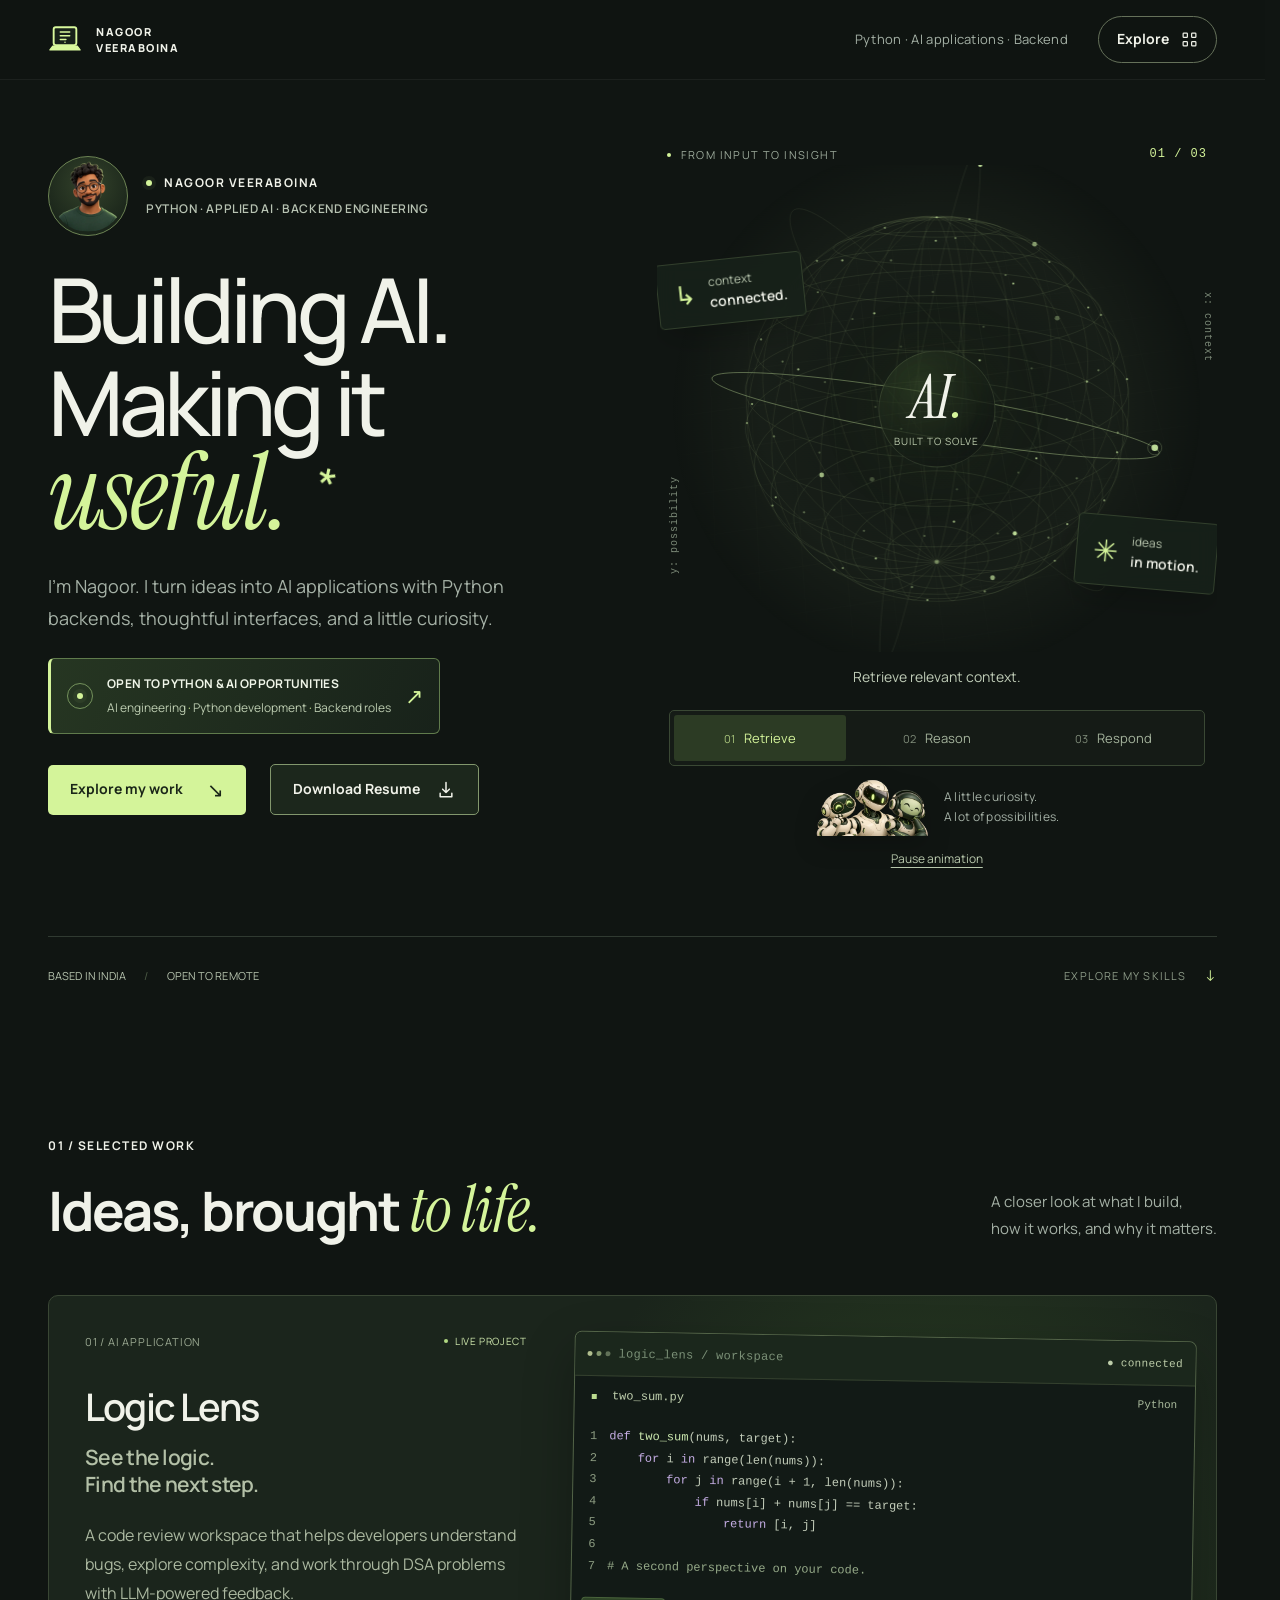
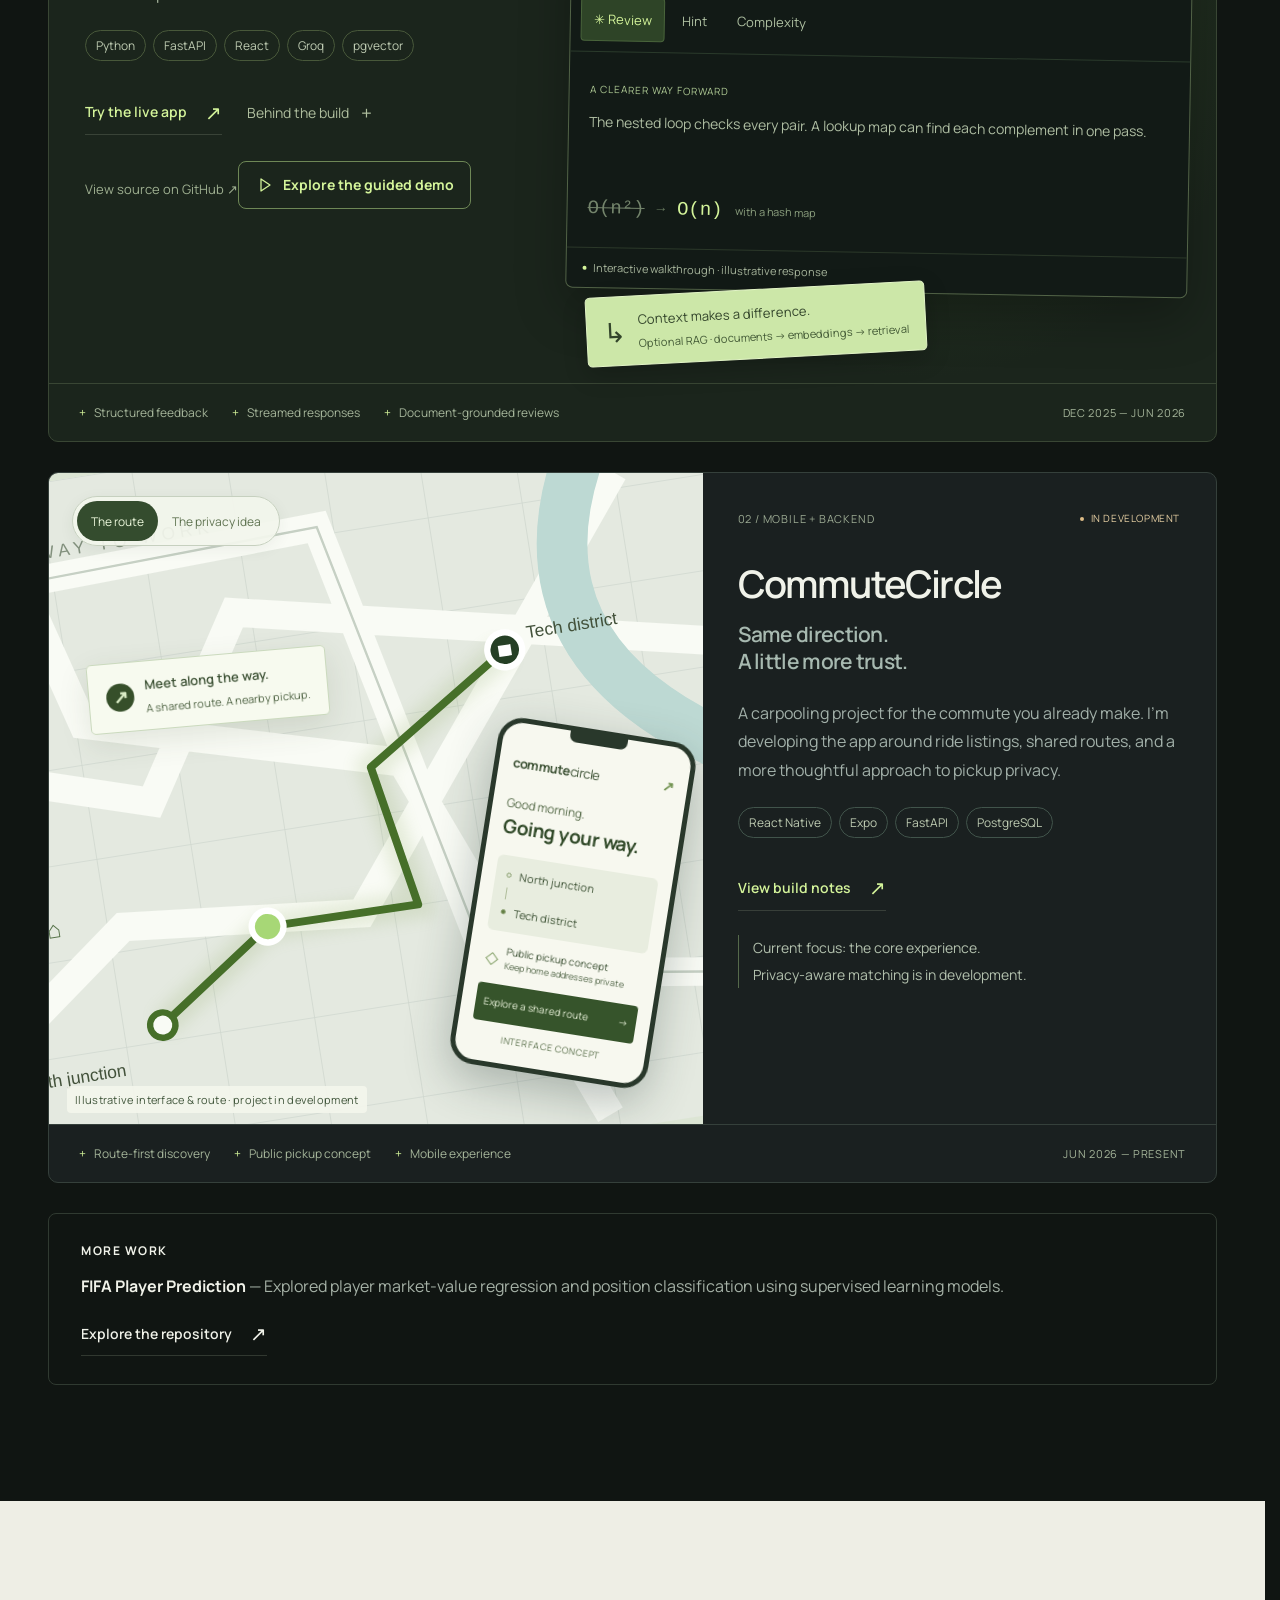
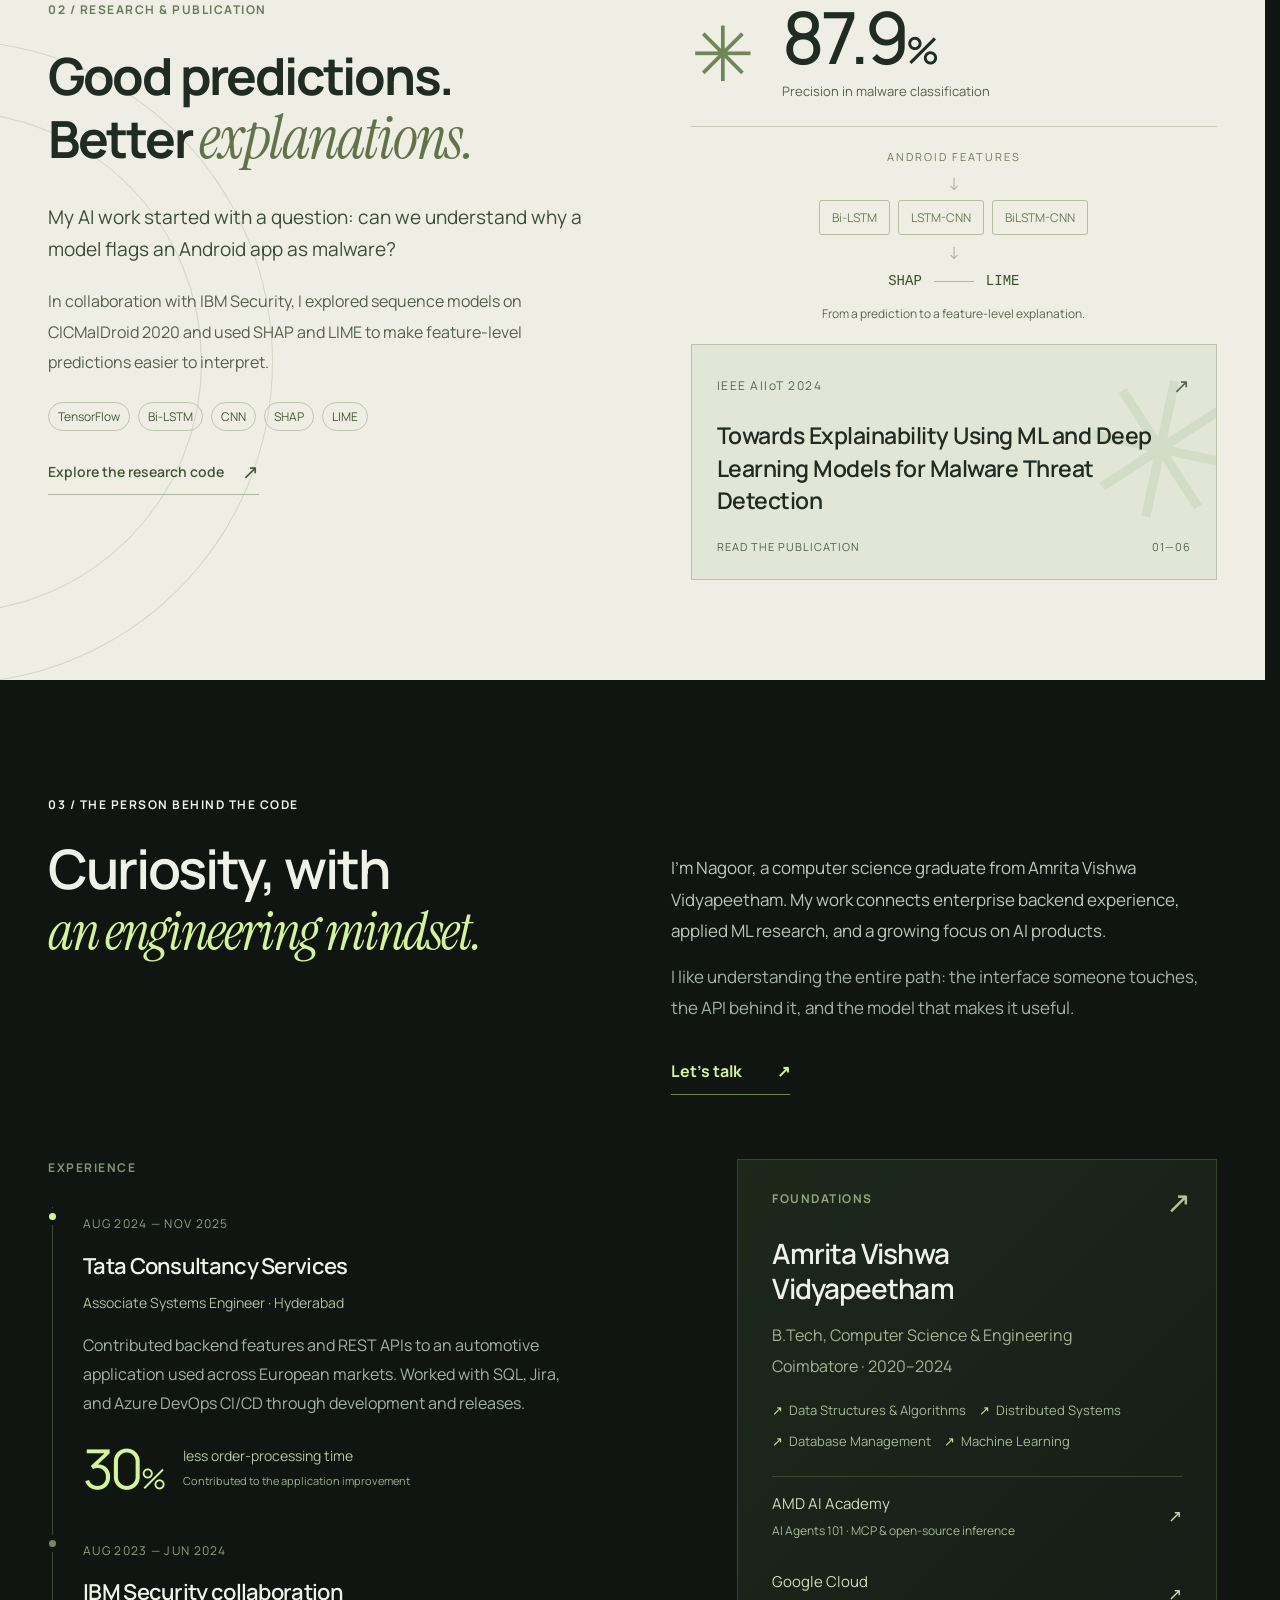
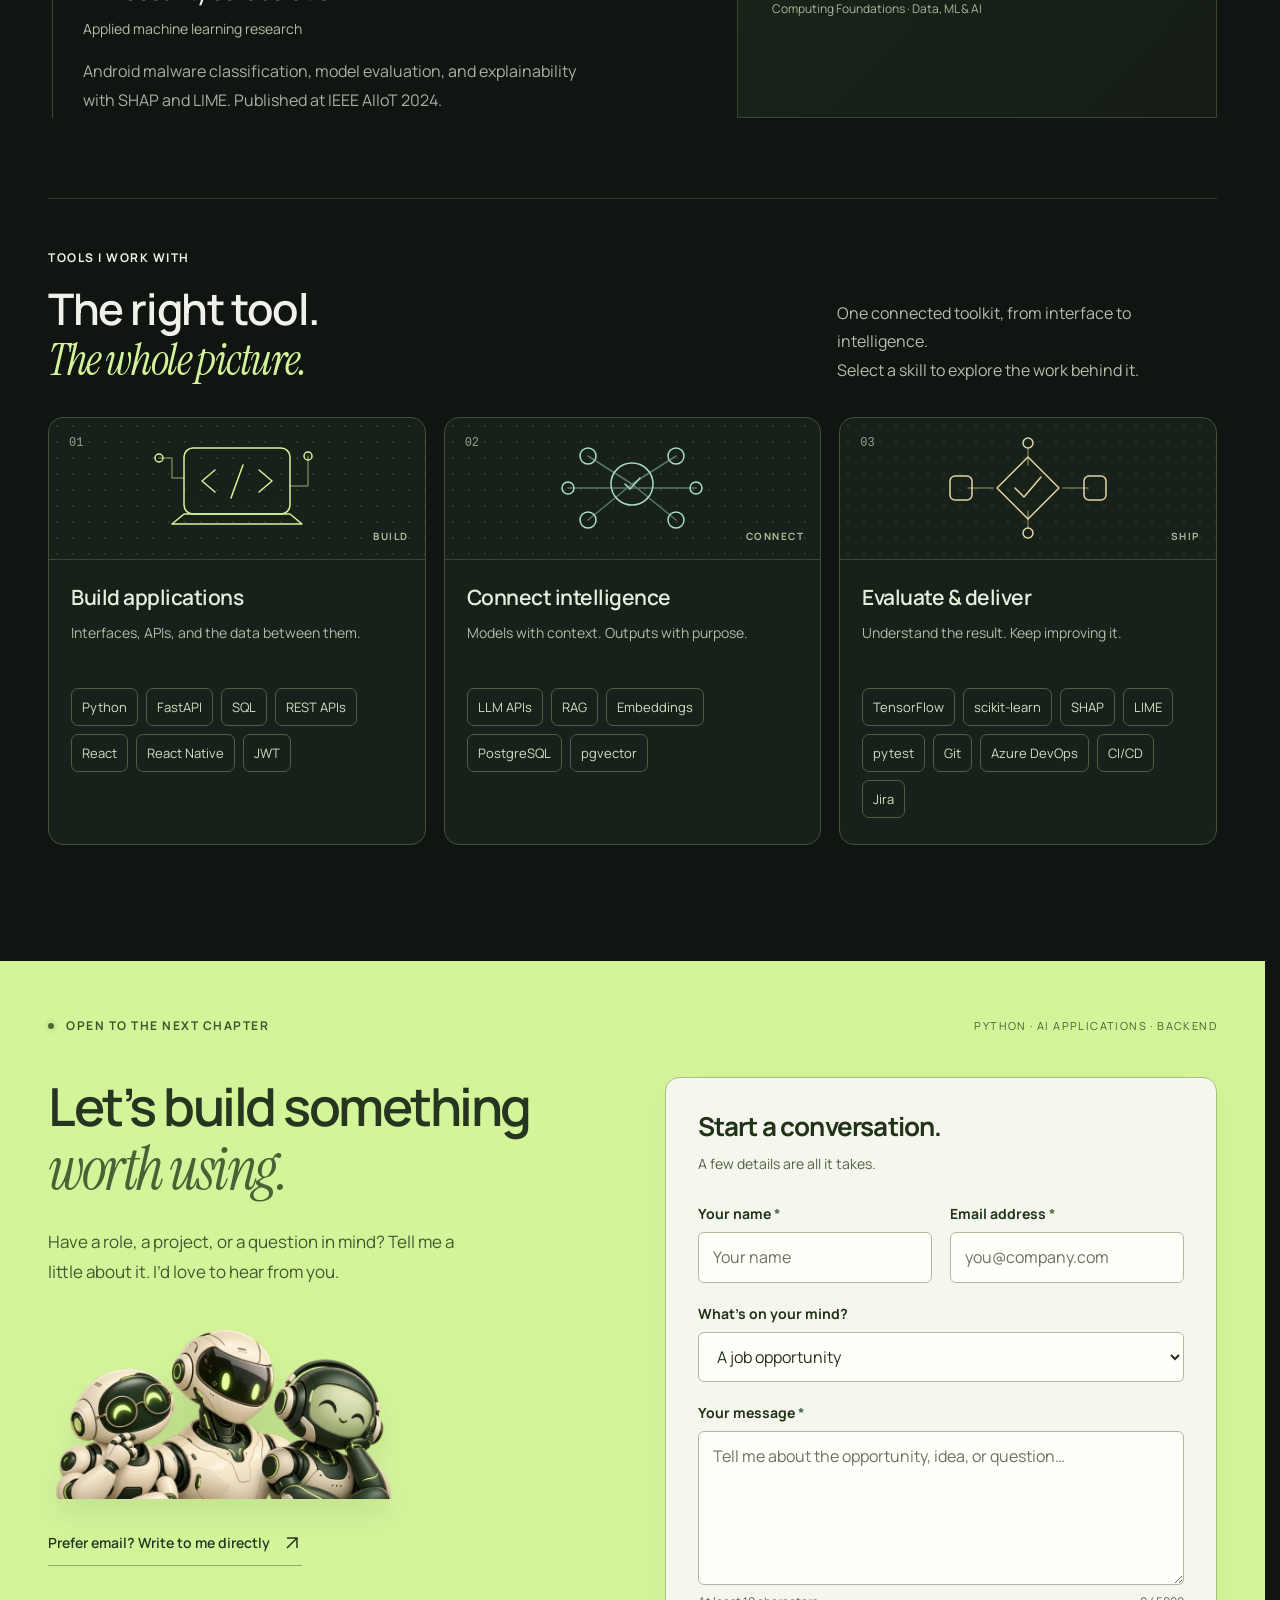
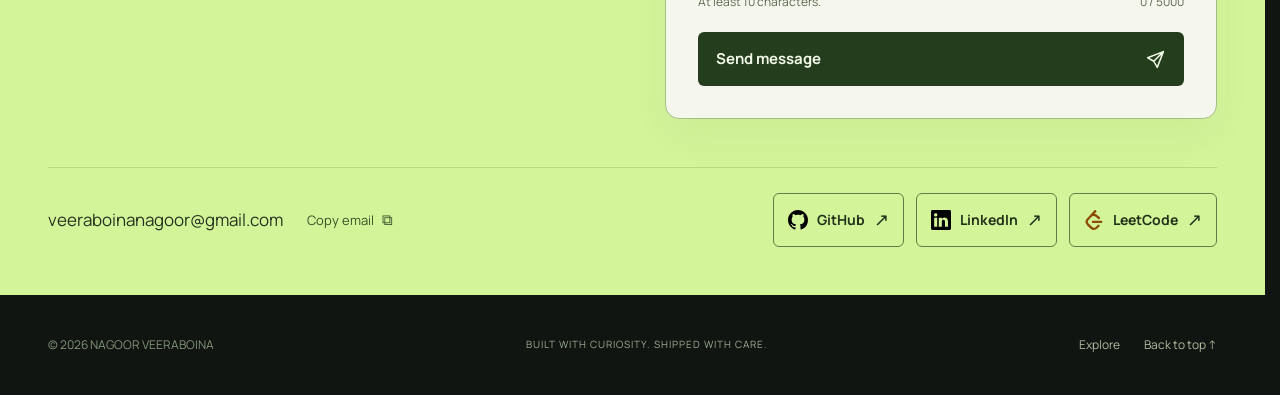
==== commit f80ee340: "Use one animated cartoon avatar and remove the photographic portrait" ====
--- a/index.html
+++ b/index.html
@@ -18,13 +18,13 @@
   <link rel="preload" href="assets/instrument-serif-0.ttf" as="font" type="font/ttf" crossorigin>
   <link rel="stylesheet" href="assets/manrope.css">
   <link rel="stylesheet" href="assets/instrument-serif.css">
-  <link rel="stylesheet" href="styles.css?v=20261026-profile">
-  <link rel="stylesheet" href="enhancements.css?v=20261026-profile">
-  <link rel="stylesheet" href="personal.css?v=20261026-profile">
-  <script src="app.js?v=20261026-profile" defer></script>
+  <link rel="stylesheet" href="styles.css?v=20261026-avatar">
+  <link rel="stylesheet" href="enhancements.css?v=20261026-avatar">
+  <link rel="stylesheet" href="personal.css?v=20261026-avatar">
+  <script src="app.js?v=20261026-avatar" defer></script>
   <script src="enhancements.js?v=20261026-motion" defer></script>
   <script src="contact.js?v=20261025-contact" defer></script>
-  <script src="personal.js?v=20261026-profile" defer></script>
+  <script src="personal.js?v=20261026-avatar" defer></script>
 </head>
 <body>
   <a class="skip-link" href="#main">Skip to content</a>
@@ -38,7 +38,7 @@
   <main id="main" tabindex="-1">
     <section class="hero page-width" id="home" aria-labelledby="hero-heading">
       <div class="hero-copy">
-        <div class="profile-lockup"><img class="profile-thumb" src="assets/nagoor-portrait.webp" width="72" height="72" alt="" decoding="async"><div><p class="eyebrow"><span class="status-dot"></span> NAGOOR VEERABOINA</p><p class="profile-specialty">PYTHON · APPLIED AI · BACKEND ENGINEERING</p></div></div>
+        <div class="profile-lockup"><img class="profile-thumb" src="assets/developer-avatar.webp" width="384" height="384" alt="Illustrated developer avatar" decoding="async"><div><p class="eyebrow"><span class="status-dot"></span> NAGOOR VEERABOINA</p><p class="profile-specialty">PYTHON · APPLIED AI · BACKEND ENGINEERING</p></div></div>
         <h1 id="hero-heading">Building AI.<br>Making it<br><em>useful.</em><span class="hero-period" aria-hidden="true">*</span></h1>
         <p class="hero-description">I’m Nagoor. I turn ideas into AI applications with Python backends, thoughtful interfaces, and a little curiosity.</p>
         <a class="availability-banner" href="#contact" aria-label="Open to Python and AI opportunities. Contact Nagoor."><span class="availability-pulse-wrap"><i class="status-dot"></i></span><span class="availability-copy"><strong>OPEN TO PYTHON &amp; AI OPPORTUNITIES</strong><small>AI engineering <b>·</b> Python development <b>·</b> Backend roles</small></span><span class="availability-arrow" aria-hidden="true">↗</span></a>
@@ -88,8 +88,7 @@
     <section class="research-section" id="research" aria-labelledby="research-heading"><div class="page-width research-layout"><div class="research-copy reveal"><p class="eyebrow">02 / RESEARCH & PUBLICATION</p><h2 id="research-heading">Good predictions.<br>Better <em>explanations.</em></h2><p class="research-intro">My AI work started with a question: can we understand why a model flags an Android app as malware?</p><p>In collaboration with IBM Security, I explored sequence models on CICMalDroid 2020 and used SHAP and LIME to make feature-level predictions easier to interpret.</p><div class="research-tools"><span>TensorFlow</span><span>Bi-LSTM</span><span>CNN</span><span>SHAP</span><span>LIME</span></div><a class="text-link" href="https://github.com/Nagoor06/Android_Malware_Detection" target="_blank" rel="noopener noreferrer">Explore the research code <span aria-hidden="true">↗</span></a></div><div class="research-visual reveal"><div class="research-metric"><span class="metric-asterisk" aria-hidden="true">✳</span><div><strong>87.9<span>%</span></strong><p>Precision in malware classification</p></div></div><div class="model-path"><span>ANDROID FEATURES</span><span class="path-arrow" aria-hidden="true">↓</span><div class="model-nodes"><span>Bi-LSTM</span><span>LSTM-CNN</span><span>BiLSTM-CNN</span></div><span class="path-arrow" aria-hidden="true">↓</span><div class="explain-nodes"><span>SHAP</span><span class="model-line"></span><span>LIME</span></div><span class="model-caption">From a prediction to a feature-level explanation.</span></div><a class="publication-card" href="https://ieeexplore.ieee.org/document/10574689/" target="_blank" rel="noopener noreferrer"><span class="publication-top">IEEE AIIoT 2024 <span aria-hidden="true">↗</span></span><h3>Towards Explainability Using ML and Deep Learning Models for Malware Threat Detection</h3><span class="publication-bottom">READ THE PUBLICATION <span>01—06</span></span></a></div></div></section>
 
     <section class="about-section page-width section-space" id="about" aria-labelledby="about-heading"><div class="about-profile reveal">
-        <figure class="portrait-card"><img src="assets/nagoor-portrait.webp" width="960" height="1200" alt="Nagoor Veeraboina wearing glasses and a light striped shirt" loading="lazy" decoding="async"><figcaption><span>Nagoor Veeraboina</span><span>Software engineer</span></figcaption></figure>
-        <div class="about-story"><p class="eyebrow">03 / THE PERSON BEHIND THE CODE</p><h2 id="about-heading">Curiosity, with<br><em>an engineering mindset.</em></h2><div class="about-intro"><p>I’m Nagoor, a computer science graduate from Amrita Vishwa Vidyapeetham. My work connects enterprise backend experience, applied ML research, and a growing focus on AI products.</p><p>I like understanding the entire path: the interface someone touches, the API behind it, and the model that makes it useful.</p></div><a class="portrait-contact" href="#contact">Let’s talk <span aria-hidden="true">↗</span></a></div>
+        <div class="about-story"><p class="eyebrow">03 / THE PERSON BEHIND THE CODE</p><h2 id="about-heading">Curiosity, with<br><em>an engineering mindset.</em></h2><div class="about-intro"><p>I’m Nagoor, a computer science graduate from Amrita Vishwa Vidyapeetham. My work connects enterprise backend experience, applied ML research, and a growing focus on AI products.</p><p>I like understanding the entire path: the interface someone touches, the API behind it, and the model that makes it useful.</p></div><a class="about-contact" href="#contact">Let’s talk <span aria-hidden="true">↗</span></a></div>
       </div><div class="experience-grid reveal"><div class="experience-main"><span class="eyebrow">EXPERIENCE</span><div class="timeline-entry"><div class="timeline-dot"></div><span class="timeline-date">AUG 2024 — NOV 2025</span><h3>Tata Consultancy Services</h3><p class="timeline-role">Associate Systems Engineer · Hyderabad</p><p>Contributed backend features and REST APIs to an automotive application used across European markets. Worked with SQL, Jira, and Azure DevOps CI/CD through development and releases.</p><div class="impact"><strong>30<span>%</span></strong><span>less order-processing time<br><small>Contributed to the application improvement</small></span></div></div><div class="timeline-entry"><div class="timeline-dot"></div><span class="timeline-date">AUG 2023 — JUN 2024</span><h3>IBM Security collaboration</h3><p class="timeline-role">Applied machine learning research</p><p>Android malware classification, model evaluation, and explainability with SHAP and LIME. Published at IEEE AIIoT 2024.</p></div></div><aside class="education-panel"><div class="edu-symbol" aria-hidden="true">↗</div><span class="eyebrow">FOUNDATIONS</span><h3>Amrita Vishwa<br>Vidyapeetham</h3><p>B.Tech, Computer Science & Engineering<br>Coimbatore · 2020–2024</p><div class="coursework"><span>Data Structures & Algorithms</span><span>Distributed Systems</span><span>Database Management</span><span>Machine Learning</span></div><div class="certification-links"><a href="https://academy.amd.com/certs/31042/A925A33F74254DF38ACEE9C26B9F9C2E166281.pdf" target="_blank" rel="noopener noreferrer"><span>AMD AI Academy<small>AI Agents 101 · MCP & open-source inference</small></span><b aria-hidden="true">↗</b></a><a href="https://coursera.org/verify/4EEGS7M7QEVL" target="_blank" rel="noopener noreferrer"><span>Google Cloud<small>Computing Foundations · Data, ML & AI</small></span><b aria-hidden="true">↗</b></a></div></aside></div>
       <section class="skills-section reveal" id="skills" aria-labelledby="skills-heading">
         <div class="skills-heading"><div><p class="eyebrow">TOOLS I WORK WITH</p><h3 id="skills-heading">The right tool.<br><em>The whole picture.</em></h3></div><p class="skills-intro">One connected toolkit, from interface to intelligence.<br>Select a skill to explore the work behind it.</p></div>
@@ -154,7 +153,7 @@
       <div class="explore-preview" aria-hidden="true">
         <div class="preview-panel" data-preview-panel="work"><div class="preview-code">code → context → clarity<br><br>review(code)<br>understand(the_tradeoff)<br>build(the_next_step)</div><h3>Ideas you can explore.</h3><p>Logic Lens · CommuteCircle · Applied ML</p></div>
         <div class="preview-panel preview-research" data-preview-panel="research" hidden><div class="preview-symbol">87.9<span>%</span></div><h3>Behind the prediction.</h3><p>Precision in malware classification.<br>Explainable AI research published at IEEE AIIoT 2024.</p></div>
-        <div class="preview-panel preview-about" data-preview-panel="about" hidden><img class="explore-portrait" src="assets/nagoor-portrait.webp" width="960" height="1200" alt="" loading="lazy" decoding="async"><h3>Curiosity is the starting point.</h3><p>Enterprise backend experience. Applied ML research. A focus on useful AI applications.</p></div>
+        <div class="preview-panel preview-about" data-preview-panel="about" hidden><h3>Curiosity is the starting point.</h3><p>Enterprise backend experience. Applied ML research. A focus on useful AI applications.</p></div>
         <div class="preview-panel preview-contact" data-preview-panel="contact" hidden><svg viewBox="0 0 24 24" fill="none" stroke="currentColor" stroke-width="1.7" stroke-linecap="round" stroke-linejoin="round" aria-hidden="true"><rect x="3" y="5" width="18" height="14" rx="2"/><path d="m3 6 9 7 9-7"/></svg><h3>Start a conversation.</h3><p>Tell me what you’re building, the role you have in mind, or what made you curious.</p></div>
       </div>
     </div>
--- a/personal.css
+++ b/personal.css
@@ -1,18 +1,17 @@
-/* Portrait and the manually browsed visual toolkit. */
+/* A single illustrated avatar and the manually browsed visual toolkit. */
 .profile-lockup { display: flex; align-items: center; gap: 18px; }
-.profile-thumb { width: 64px; height: 72px; object-fit: cover; border-radius: 18px; border: 1px solid #6d8454; flex: none; }
-.about-profile { display: grid; grid-template-columns: minmax(0, .8fr) minmax(0, 1.2fr); gap: clamp(40px, 6vw, 90px); align-items: center; margin-bottom: 80px; }
-.portrait-card { position: relative; margin: 0; overflow: hidden; border-radius: 18px; border: 1px solid #4b6040; background: #1a251b; box-shadow: 0 20px 65px #0002; }
-.portrait-card>img { display: block; width: 100%; height: auto; aspect-ratio: 4 / 5; object-fit: cover; }
-.portrait-card figcaption { position: absolute; inset: auto 0 0; display: flex; flex-wrap: wrap; align-items: center; justify-content: space-between; gap: 5px 16px; padding: 55px 24px 20px; background: linear-gradient(transparent, #0d1b13e6); font-size: 13px; color: #cbdaba; }
-.portrait-card figcaption span:first-child { font-size: 16px; font-weight: 700; color: #f1f7e9; }
-.about-story h2 { font-size: clamp(36px, 4.25vw, 62px); line-height: 1.12; letter-spacing: -2px; margin-top: 22px; }
+.profile-thumb { width: 80px; height: 80px; padding: 3px; object-fit: contain; border-radius: 50%; border: 1px solid #6d8454; background: radial-gradient(circle at 50% 35%, #34432b, #1a251a 75%); flex: none; transform-origin: 50% 85%; animation: avatar-hello 2.4s ease-in-out .3s 1 both; transition: border-color .2s, box-shadow .2s; }
+.profile-thumb:hover { border-color: var(--lime); box-shadow: 0 0 0 5px #d9f99d0e; }
+@keyframes avatar-hello { 0%, 100% { transform: translateY(0) rotate(0); } 22% { transform: translateY(-3px) rotate(-4deg); } 45% { transform: translateY(-2px) rotate(3deg); } 68% { transform: translateY(-3px) rotate(-2deg); } }
+.about-profile { margin-bottom: 64px; }
+.about-story { display: grid; grid-template-columns: minmax(0, 1fr) minmax(0, 1fr); column-gap: clamp(40px, 6vw, 90px); align-items: start; }
+.about-story>.eyebrow { grid-column: 1 / -1; margin-bottom: 24px; }
+.about-story h2 { grid-column: 1; grid-row: 2 / span 2; font-size: clamp(36px, 4.25vw, 62px); line-height: 1.12; letter-spacing: -2px; }
 .about-story h2 em { color: var(--lime); }
-.about-story .about-intro { margin-top: 26px; max-width: 56ch; }
+.about-story .about-intro { grid-column: 2; margin-top: 0; max-width: 56ch; }
 .about-story .about-intro p { font-size: 17px; line-height: 1.85; }
-.portrait-contact { display: inline-flex; align-items: center; gap: 35px; min-height: 48px; margin-top: 24px; border-bottom: 1px solid #6d8654; color: var(--lime); font-size: 16px; font-weight: 700; }
-.portrait-contact:hover { color: #efffd9; border-color: #efffd9; }
-.preview-about img.explore-portrait { width: 150px; height: 180px; object-fit: cover; border-radius: 12px; border: 1px solid #536d43; }
+.about-contact { grid-column: 2; justify-self: start; display: inline-flex; align-items: center; gap: 35px; min-height: 48px; margin-top: 24px; border-bottom: 1px solid #6d8654; color: var(--lime); font-size: 16px; font-weight: 700; }
+.about-contact:hover { color: #efffd9; border-color: #efffd9; }
 .skills-section { margin-top: 80px; padding-top: 50px; border-top: 1px solid var(--line); min-width: 0; }
 .skills-heading { display: flex; align-items: flex-end; justify-content: space-between; gap: 30px; margin-bottom: 32px; }
 .skills-heading h3 { font-size: clamp(30px, 3.4vw, 46px); letter-spacing: -1.4px; line-height: 1.15; margin-top: 17px; }
@@ -44,7 +43,7 @@
 .skills-controls button:disabled { opacity: .35; }
 #skills-page { min-width: 38px; text-align: center; font: 13px/1.5 ui-monospace, monospace; color: #c8d9b8; }
 @media (max-width: 1024px) {
-  .about-profile { gap: 40px; grid-template-columns: minmax(0, .8fr) minmax(0, 1.2fr); }
+  .about-story { column-gap: 40px; }
   .about-story h2 { font-size: 44px; }
   .skill-card-body { padding: 22px 18px; }
   .skill-card h4 { font-size: 20px; }
@@ -56,9 +55,10 @@
   .skill-chips a { min-height: 44px; }
 }
 @media (max-width: 760px) {
-  .about-profile { grid-template-columns: 1fr; gap: 32px; margin-bottom: 56px; }
-  .portrait-card { width: min(100%, 380px); }
+  .about-profile { margin-bottom: 48px; }
+  .about-story { display: block; }
   .about-story h2 { font-size: clamp(36px, 7.5vw, 50px); }
+  .about-story .about-intro { margin-top: 24px; }
   .about-story .about-intro p { font-size: 16px; }
   .skills-section { margin-top: 56px; padding-top: 36px; }
   .skills-heading { display: block; }
@@ -68,15 +68,15 @@
   .skill-card-body { padding: 22px; }
   .skill-card p { min-height: 0; }
   .profile-lockup { gap: 12px; }
-  .profile-thumb { width: 54px; height: 62px; border-radius: 14px; }
+  .profile-thumb { width: 64px; height: 64px; }
   .profile-lockup .eyebrow { font-size: 10px; letter-spacing: .8px; }
   .profile-specialty { font-size: 10px; line-height: 1.6; }
 }
 @media (max-width: 400px) {
   .skill-card-body { padding: 20px 18px; }
   .skills-controls { gap: 10px; }
-  .portrait-card figcaption { padding-inline: 18px; }
 }
 @media (prefers-reduced-motion: reduce) {
   .skill-card, .skill-chips a, .skills-controls button { transition: none; }
+  .profile-thumb { animation: none; transition: none; }
 }
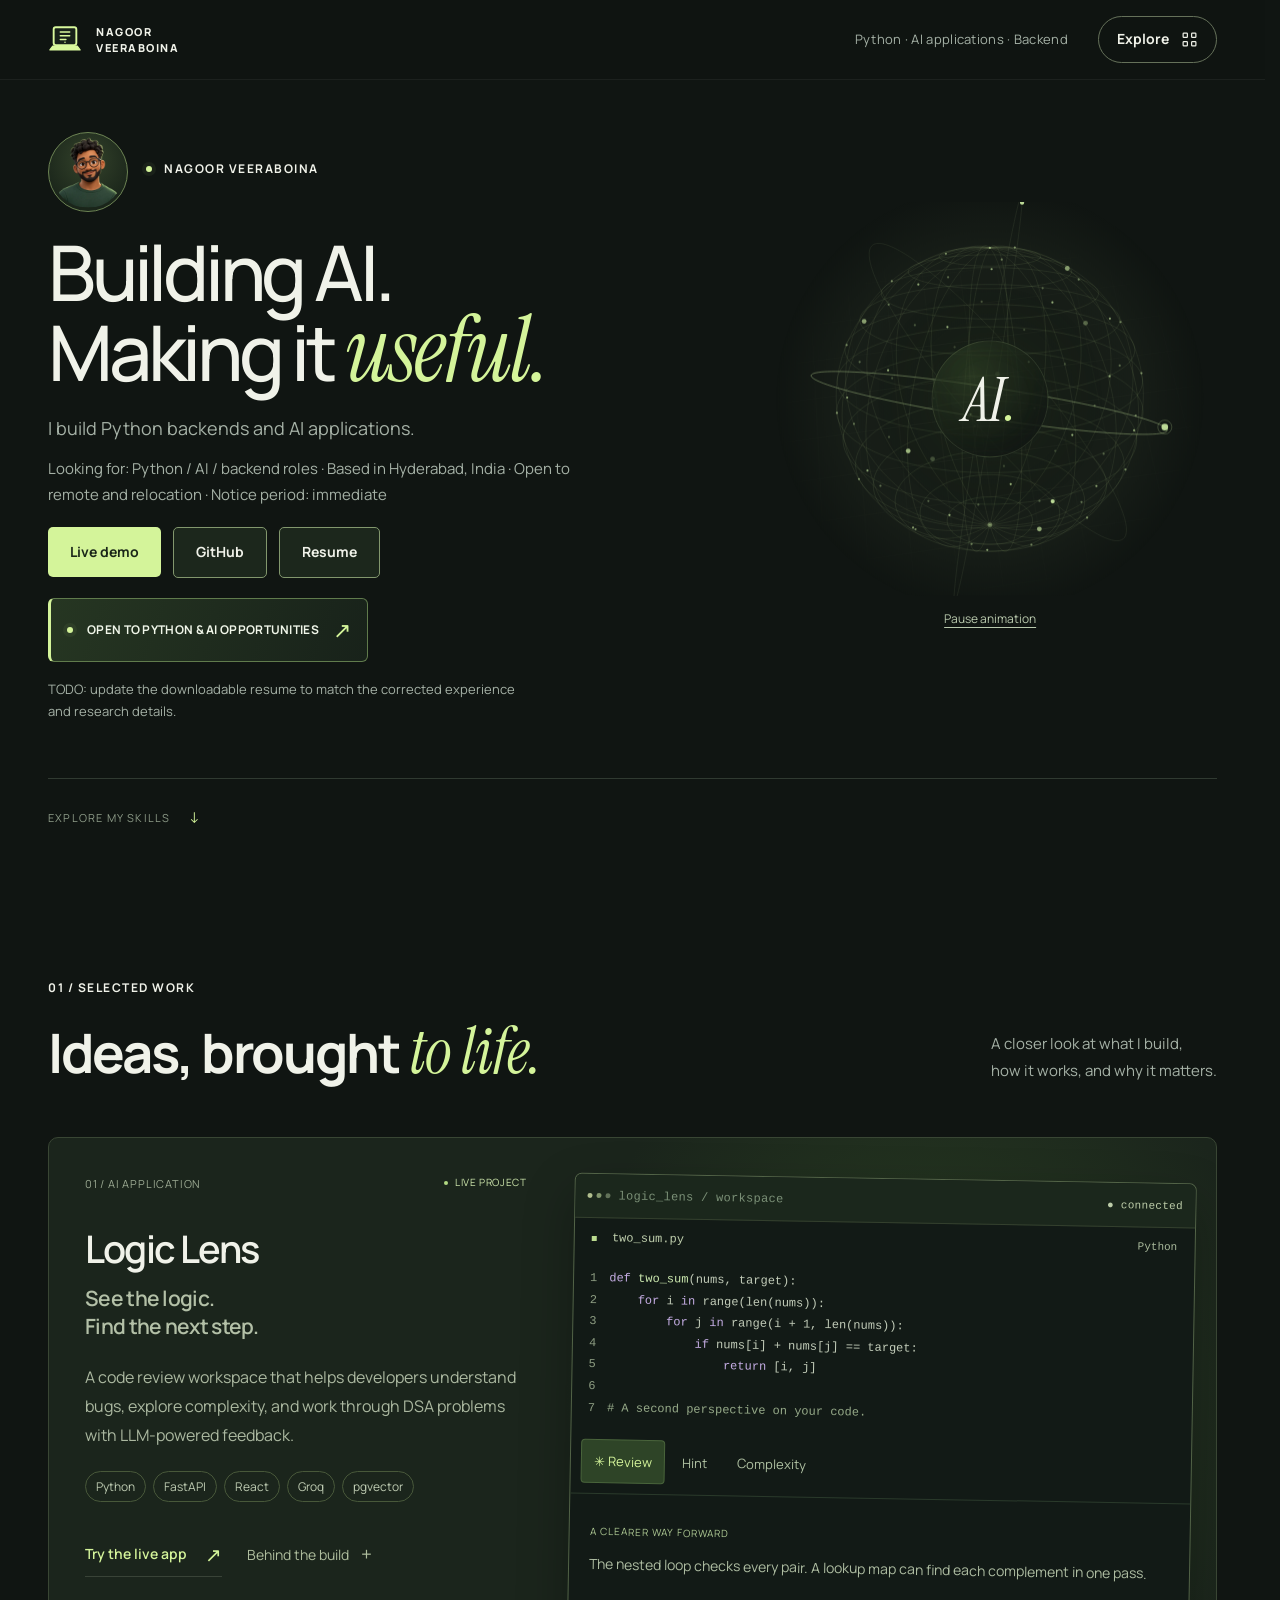
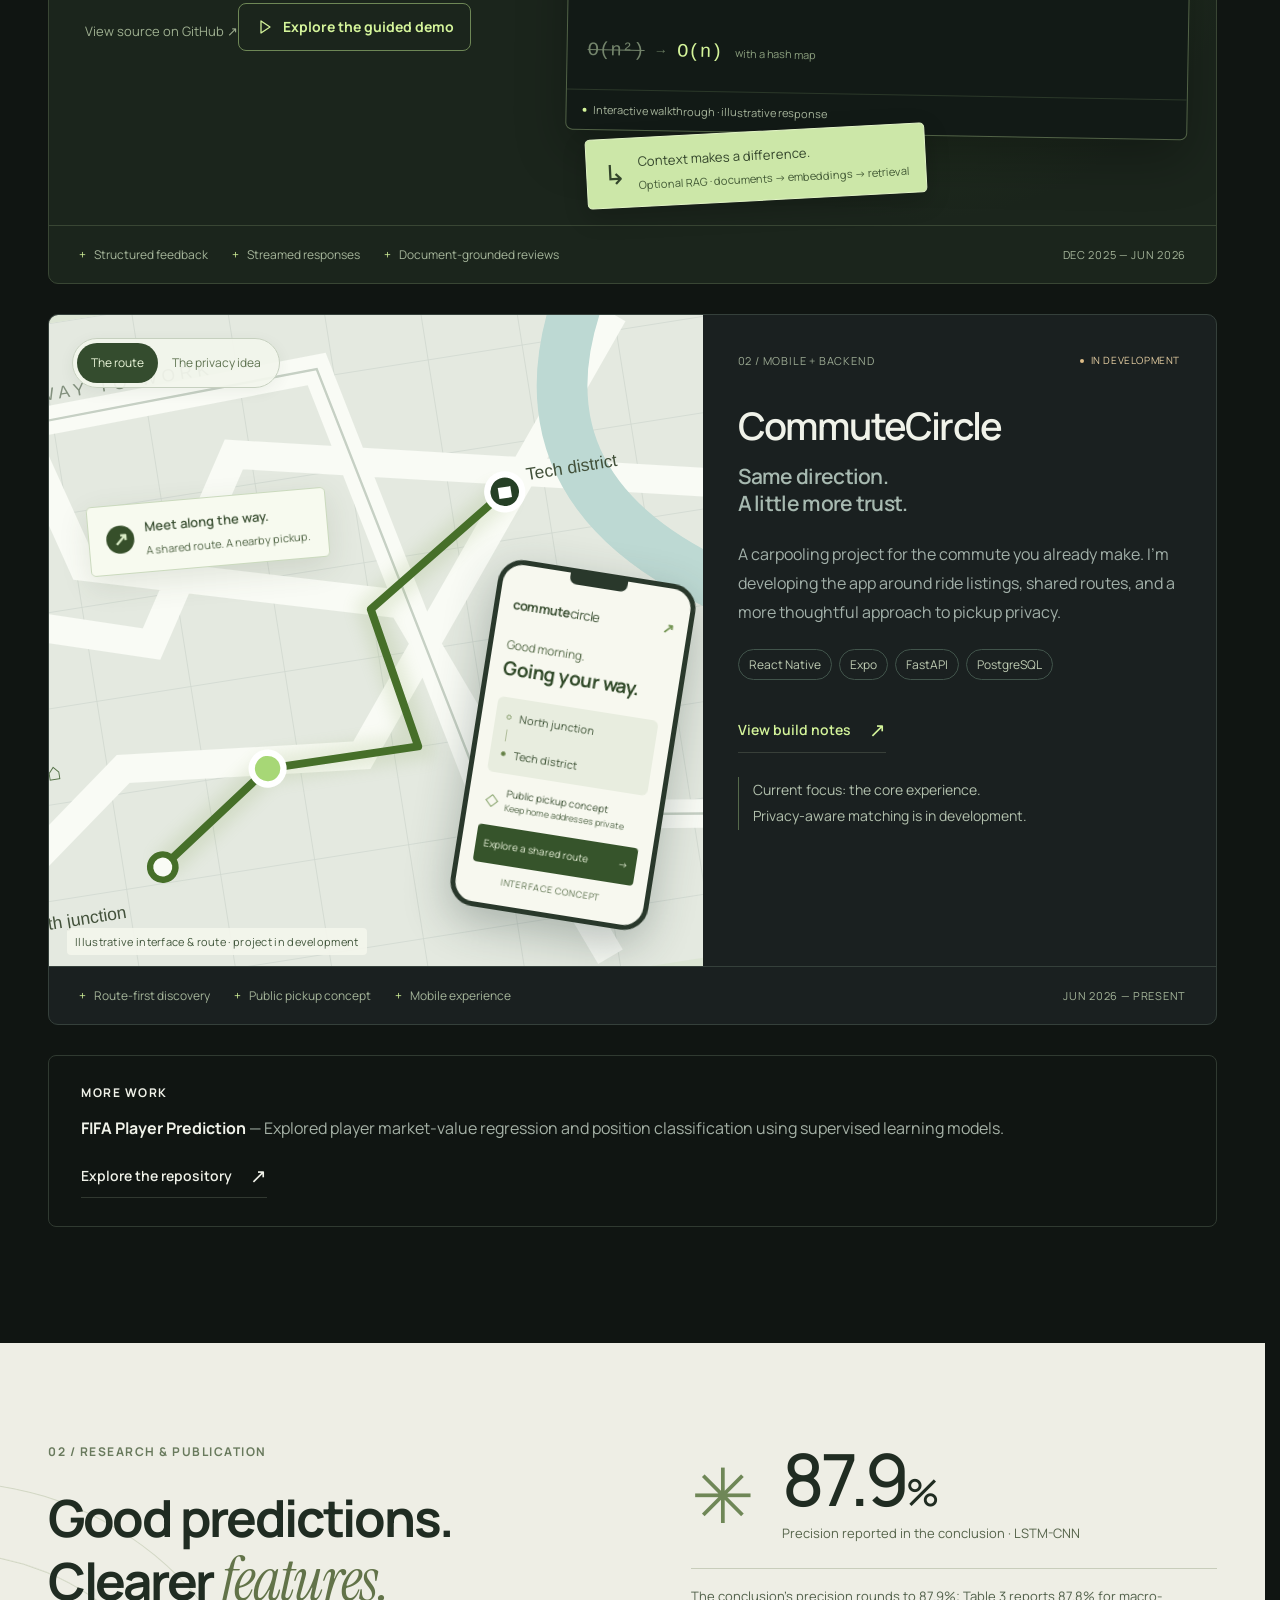
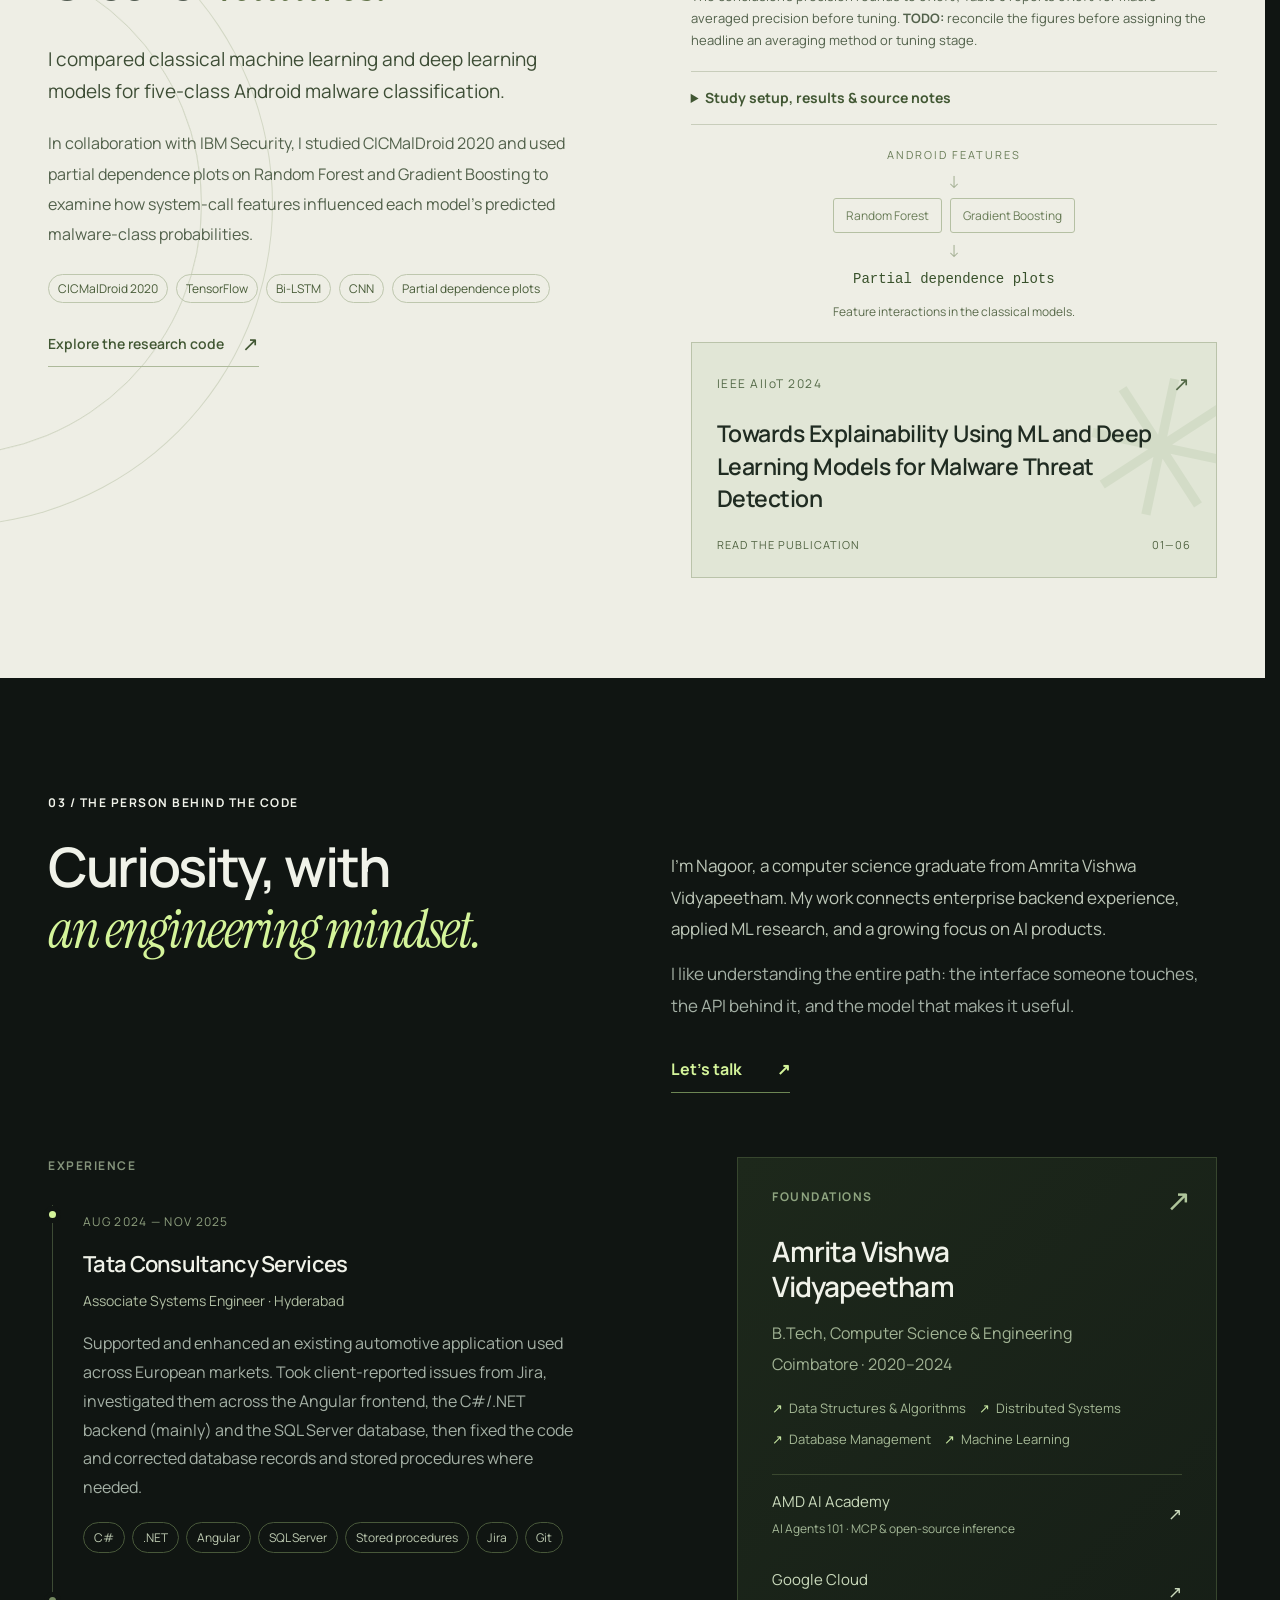
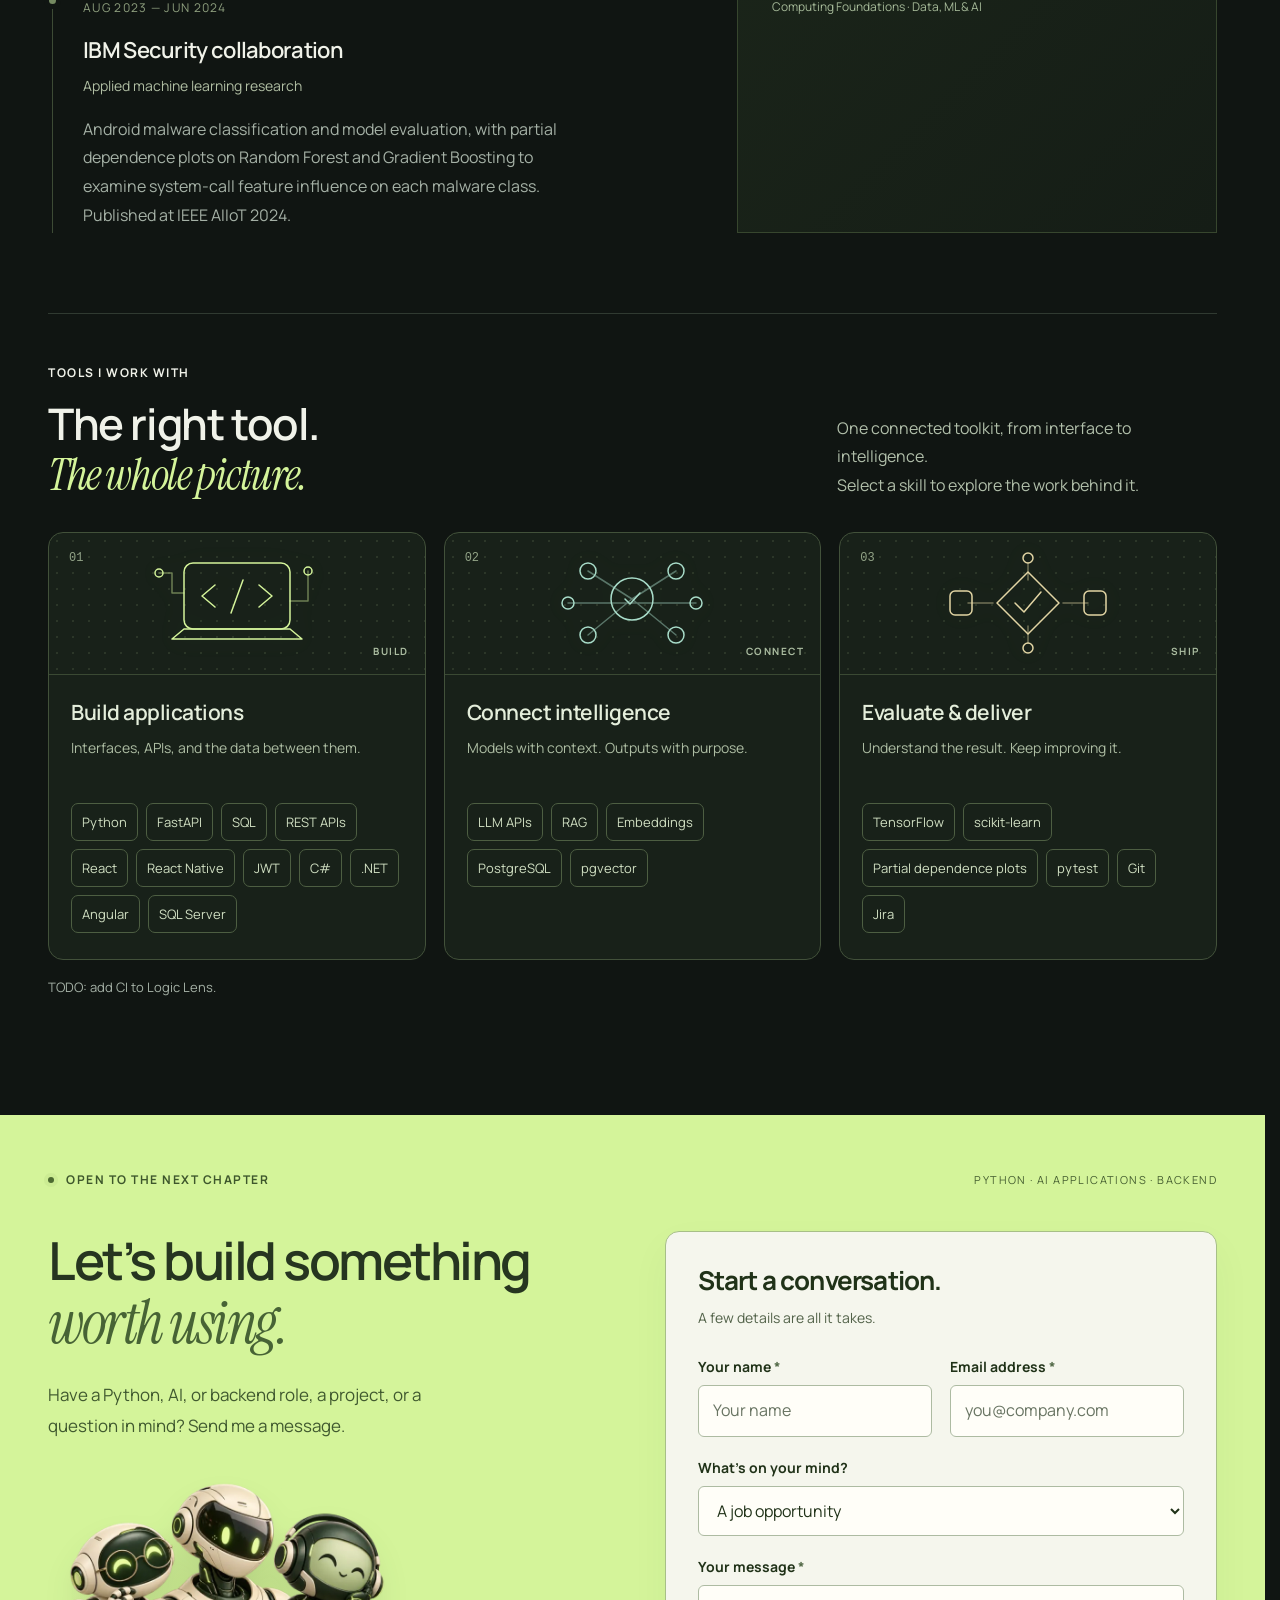
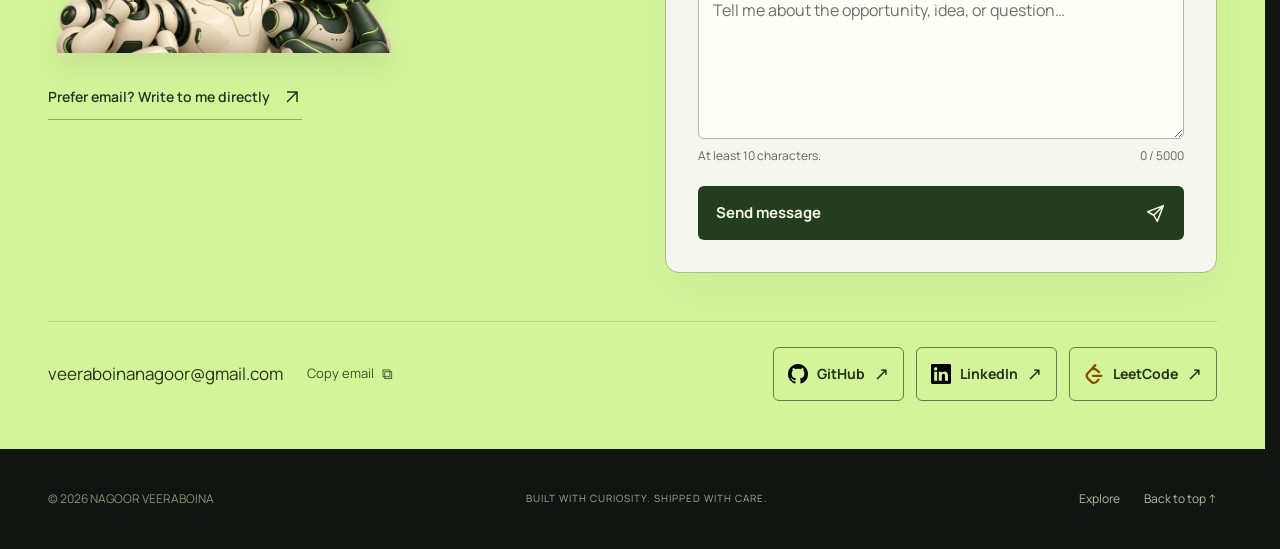
==== commit 587276d1: "Align portfolio experience and research with verified evidence" ====
--- a/index.html
+++ b/index.html
@@ -5,7 +5,7 @@
   <meta name="viewport" content="width=device-width, initial-scale=1, viewport-fit=cover">
   <meta name="theme-color" content="#101512">
   <title>NAGOOR VEERABOINA — Python & AI Engineer</title>
-  <meta name="description" content="NAGOOR VEERABOINA builds LLM applications and Python backend services. Explore Logic Lens, CommuteCircle, and IEEE-published explainable AI research.">
+  <meta name="description" content="NAGOOR VEERABOINA builds LLM applications and Python backend services. Explore Logic Lens, CommuteCircle, and IEEE-published Android malware research.">
   <meta property="og:type" content="website">
   <meta property="og:title" content="NAGOOR VEERABOINA — Building AI. Making it useful.">
   <meta property="og:description" content="Python backends. Thoughtful interfaces. Applied AI. Selected work and research by NAGOOR VEERABOINA.">
@@ -18,13 +18,13 @@
   <link rel="preload" href="assets/instrument-serif-0.ttf" as="font" type="font/ttf" crossorigin>
   <link rel="stylesheet" href="assets/manrope.css">
   <link rel="stylesheet" href="assets/instrument-serif.css">
-  <link rel="stylesheet" href="styles.css?v=20261026-avatar">
-  <link rel="stylesheet" href="enhancements.css?v=20261026-avatar">
-  <link rel="stylesheet" href="personal.css?v=20261026-avatar">
-  <script src="app.js?v=20261026-avatar" defer></script>
+  <link rel="stylesheet" href="styles.css?v=20261026-audit">
+  <link rel="stylesheet" href="enhancements.css?v=20261026-audit">
+  <link rel="stylesheet" href="personal.css?v=20261026-audit">
+  <script src="app.js?v=20261026-audit" defer></script>
   <script src="enhancements.js?v=20261026-motion" defer></script>
   <script src="contact.js?v=20261025-contact" defer></script>
-  <script src="personal.js?v=20261026-avatar" defer></script>
+  <script src="personal.js?v=20261026-audit" defer></script>
 </head>
 <body>
   <a class="skip-link" href="#main">Skip to content</a>
@@ -38,29 +38,20 @@
   <main id="main" tabindex="-1">
     <section class="hero page-width" id="home" aria-labelledby="hero-heading">
       <div class="hero-copy">
-        <div class="profile-lockup"><img class="profile-thumb" src="assets/developer-avatar.webp" width="384" height="384" alt="Illustrated developer avatar" decoding="async"><div><p class="eyebrow"><span class="status-dot"></span> NAGOOR VEERABOINA</p><p class="profile-specialty">PYTHON · APPLIED AI · BACKEND ENGINEERING</p></div></div>
-        <h1 id="hero-heading">Building AI.<br>Making it<br><em>useful.</em><span class="hero-period" aria-hidden="true">*</span></h1>
-        <p class="hero-description">I’m Nagoor. I turn ideas into AI applications with Python backends, thoughtful interfaces, and a little curiosity.</p>
-        <a class="availability-banner" href="#contact" aria-label="Open to Python and AI opportunities. Contact Nagoor."><span class="availability-pulse-wrap"><i class="status-dot"></i></span><span class="availability-copy"><strong>OPEN TO PYTHON &amp; AI OPPORTUNITIES</strong><small>AI engineering <b>·</b> Python development <b>·</b> Backend roles</small></span><span class="availability-arrow" aria-hidden="true">↗</span></a>
-        <div class="hero-actions"><a class="button button-lime" href="#work">Explore my work <span aria-hidden="true">↘</span></a><a class="button resume-link" href="assets/Nagoor_Veeraboina_Resume.pdf" download="Nagoor_Veeraboina_Resume.pdf">Download Resume <svg viewBox="0 0 24 24" width="20" height="20" fill="none" stroke="currentColor" stroke-width="1.8" stroke-linecap="round" stroke-linejoin="round" aria-hidden="true"><path d="M12 3v12m-4-4 4 4 4-4M5 16v4h14v-4"/></svg></a></div>
+        <div class="profile-lockup"><img class="profile-thumb" src="assets/developer-avatar.webp" width="384" height="384" alt="Illustrated developer avatar" decoding="async"><p class="eyebrow"><span class="status-dot"></span> NAGOOR VEERABOINA</p></div>
+        <h1 id="hero-heading">Building AI.<br>Making it <em>useful.</em></h1>
+        <p class="hero-description">I build Python backends and AI applications.</p>
+        <p class="hero-preferences">Looking for: Python / AI / backend roles · Based in Hyderabad, India · Open to remote and relocation · Notice period: immediate</p>
+        <nav class="hero-actions" aria-label="Primary portfolio links"><a class="button button-lime" href="https://logic-lens-five.vercel.app/" target="_blank" rel="noopener noreferrer" aria-label="Live demo: Logic Lens">Live demo</a><a class="button resume-link" href="https://github.com/Nagoor06" target="_blank" rel="noopener noreferrer" aria-label="Nagoor’s GitHub profile">GitHub</a><a class="button resume-link" href="assets/Nagoor_Veeraboina_Resume.pdf" download="Nagoor_Veeraboina_Resume.pdf" aria-label="Download resume" aria-describedby="resume-update-note">Resume</a></nav>
+        <a class="availability-banner" href="#contact" aria-label="Open to Python and AI opportunities. Contact Nagoor."><span class="status-dot"></span><span class="availability-copy"><strong>OPEN TO PYTHON &amp; AI OPPORTUNITIES</strong></span><span class="availability-arrow" aria-hidden="true">↗</span></a>
+        <p class="hero-note" id="resume-update-note">TODO: update the downloadable resume to match the corrected experience and research details.</p>
       </div>
-      <div class="hero-visual" aria-label="Interactive illustration of an AI workflow">
-        <div class="visual-topline"><span class="tiny-dot"></span><span>FROM INPUT TO INSIGHT</span><span class="visual-index" id="visual-index">01 / 03</span></div>
-        <div class="orb-scene">
-          <div class="orb-grid" aria-hidden="true"></div>
-          <canvas id="intelligence-orb" aria-hidden="true"></canvas>
-          <div class="orb-core" aria-hidden="true"><span>AI<span>.</span></span><small>BUILT TO SOLVE</small></div>
-          <div class="orb-label label-a" aria-hidden="true"><span class="label-symbol">↳</span><span>context<br><b>connected.</b></span></div>
-          <div class="orb-label label-b" aria-hidden="true"><span class="mini-spark">✳</span><span>ideas<br><b>in motion.</b></span></div>
-          <div class="orb-coordinate coord-one" aria-hidden="true">x: context</div><div class="orb-coordinate coord-two" aria-hidden="true">y: possibility</div>
-        </div>
-        <div class="workflow-control"><p class="workflow-caption" id="workflow-caption" aria-live="polite">Retrieve relevant context.</p><div class="workflow-steps" role="group" aria-label="Explore an AI workflow"><button class="is-active" data-stage="0" aria-pressed="true"><small>01</small> Retrieve</button><button data-stage="1" aria-pressed="false"><small>02</small> Reason</button><button data-stage="2" aria-pressed="false"><small>03</small> Respond</button></div></div>
-        <div class="visual-footnote-row"><div class="visual-personality"><img class="techie-avatars" src="assets/tech-avatar-trio.webp" width="768" height="384" alt="" aria-hidden="true" decoding="async"><p class="visual-footnote">A little curiosity.<br>A lot of possibilities.</p></div><button id="motion-toggle" class="motion-toggle" type="button" aria-pressed="false" aria-label="Pause or resume the AI illustration">Pause animation</button></div>
+      <div class="hero-visual" aria-label="Decorative AI illustration">
+        <div class="orb-scene"><div class="orb-grid" aria-hidden="true"></div><canvas id="intelligence-orb" aria-hidden="true"></canvas><div class="orb-core" aria-hidden="true"><span>AI<span>.</span></span></div></div>
+        <div class="visual-footnote-row"><button id="motion-toggle" class="motion-toggle" type="button" aria-pressed="false" aria-label="Pause or resume the AI illustration">Pause animation</button></div>
       </div>
-      <div class="hero-bottom"><span>BASED IN INDIA <span class="meta-divider">/</span> OPEN TO REMOTE</span><a href="#skills">EXPLORE MY SKILLS <span aria-hidden="true">↓</span></a></div>
+      <div class="hero-bottom"><a href="#skills">EXPLORE MY SKILLS <span aria-hidden="true">↓</span></a></div>
     </section>
-
-
 
     <section class="work-section page-width section-space" id="work" aria-labelledby="work-heading">
       <div class="section-heading reveal"><div><p class="eyebrow">01 / SELECTED WORK</p><h2 id="work-heading">Ideas, brought <em>to life.</em></h2></div><p>A closer look at what I build,<br>how it works, and why it matters.</p></div>
@@ -85,14 +76,17 @@
       <div class="additional-projects reveal" aria-label="Additional machine learning project"><span class="eyebrow">MORE WORK</span><p><strong>FIFA Player Prediction</strong> — Explored player market-value regression and position classification using supervised learning models.</p><a class="text-link" href="https://github.com/Nagoor06/Fifa_Prediction-ML" target="_blank" rel="noopener noreferrer">Explore the repository <span aria-hidden="true">↗</span></a></div>
     </section>
 
-    <section class="research-section" id="research" aria-labelledby="research-heading"><div class="page-width research-layout"><div class="research-copy reveal"><p class="eyebrow">02 / RESEARCH & PUBLICATION</p><h2 id="research-heading">Good predictions.<br>Better <em>explanations.</em></h2><p class="research-intro">My AI work started with a question: can we understand why a model flags an Android app as malware?</p><p>In collaboration with IBM Security, I explored sequence models on CICMalDroid 2020 and used SHAP and LIME to make feature-level predictions easier to interpret.</p><div class="research-tools"><span>TensorFlow</span><span>Bi-LSTM</span><span>CNN</span><span>SHAP</span><span>LIME</span></div><a class="text-link" href="https://github.com/Nagoor06/Android_Malware_Detection" target="_blank" rel="noopener noreferrer">Explore the research code <span aria-hidden="true">↗</span></a></div><div class="research-visual reveal"><div class="research-metric"><span class="metric-asterisk" aria-hidden="true">✳</span><div><strong>87.9<span>%</span></strong><p>Precision in malware classification</p></div></div><div class="model-path"><span>ANDROID FEATURES</span><span class="path-arrow" aria-hidden="true">↓</span><div class="model-nodes"><span>Bi-LSTM</span><span>LSTM-CNN</span><span>BiLSTM-CNN</span></div><span class="path-arrow" aria-hidden="true">↓</span><div class="explain-nodes"><span>SHAP</span><span class="model-line"></span><span>LIME</span></div><span class="model-caption">From a prediction to a feature-level explanation.</span></div><a class="publication-card" href="https://ieeexplore.ieee.org/document/10574689/" target="_blank" rel="noopener noreferrer"><span class="publication-top">IEEE AIIoT 2024 <span aria-hidden="true">↗</span></span><h3>Towards Explainability Using ML and Deep Learning Models for Malware Threat Detection</h3><span class="publication-bottom">READ THE PUBLICATION <span>01—06</span></span></a></div></div></section>
+    <section class="research-section" id="research" aria-labelledby="research-heading"><div class="page-width research-layout"><div class="research-copy reveal"><p class="eyebrow">02 / RESEARCH & PUBLICATION</p><h2 id="research-heading">Good predictions.<br>Clearer <em>features.</em></h2><p class="research-intro">I compared classical machine learning and deep learning models for five-class Android malware classification.</p><p>In collaboration with IBM Security, I studied CICMalDroid 2020 and used partial dependence plots on Random Forest and Gradient Boosting to examine how system-call features influenced each model’s predicted malware-class probabilities.</p><div class="research-tools"><span>CICMalDroid 2020</span><span>TensorFlow</span><span>Bi-LSTM</span><span>CNN</span><span>Partial dependence plots</span></div><a class="text-link" href="https://github.com/Nagoor06/Android_Malware_Detection" target="_blank" rel="noopener noreferrer">Explore the research code <span aria-hidden="true">↗</span></a></div><div class="research-visual reveal"><div class="research-metric"><span class="metric-asterisk" aria-hidden="true">✳</span><div><strong>87.9<span>%</span></strong><p>Precision reported in the conclusion · LSTM-CNN</p></div></div><p class="research-discrepancy">The conclusion’s precision rounds to 87.9%; Table 3 reports 87.8% for macro-averaged precision before tuning. <strong>TODO:</strong> reconcile the figures before assigning the headline an averaging method or tuning stage.</p>
+        <details class="research-note"><summary>Study setup, results &amp; source notes</summary><div class="research-note-body"><p><strong>Setup:</strong> CICMalDroid 2020, 11,598 Android apps, 471 features reduced to the top 50 by Random Forest importance. Five classes: Benign, Adware, Banking, SMS malware, and Riskware. SMOTE applied to the training split only. Deep models tuned with Random Search (10 trials).</p><p><strong>Train/test split:</strong> 80% / 20%, stratified by class, with <code>random_state=42</code> in the <a href="https://github.com/Nagoor06/Android_Malware_Detection/blob/main/Andriod_Malware_Classification_v3%20(1).ipynb" target="_blank" rel="noopener noreferrer">public research notebook</a>. The paper does not state the ratio.</p><div class="research-table-scroll" role="region" tabindex="0" aria-labelledby="research-results-caption"><table class="research-results"><caption id="research-results-caption">Reported results (%) · Section IV-A and Tables 3–4</caption><thead><tr><th scope="col">Model</th><th scope="col">Accuracy</th><th scope="col">Precision</th><th scope="col">Recall</th><th scope="col">F1</th></tr></thead><tbody><tr><th scope="row">Random Forest (classical)</th><td>94.69</td><td>91.9</td><td>91.35</td><td>91.62</td></tr><tr><th scope="row">LSTM-CNN, before tuning</th><td>89.31</td><td>87.8</td><td>87.2</td><td>87.4</td></tr><tr><th scope="row">LSTM-CNN, after tuning</th><td>88.40</td><td>85.7</td><td>85.4</td><td>85.8</td></tr><tr><th scope="row">BiLSTM-CNN, before tuning</th><td>88.83</td><td>86.9</td><td>85.8</td><td>86.3</td></tr><tr><th scope="row">Bi-LSTM, before tuning</th><td>86.42</td><td>84.0</td><td>83.8</td><td>83.9</td></tr></tbody></table></div><p>Deep-model precision/recall/F1 are macro averages. Random Forest outperformed the deep models on this feature set; LSTM-CNN was the primary deep architecture studied further.</p><p>The table values are reproduced here because the paper’s prose contains discrepancies, including post-tuning LSTM-CNN accuracy of 88.41% versus 88.40% in Table 4, and precision of 86.2% versus 85.7% in Table 4.</p><p class="research-sources"><a href="https://github.com/Nagoor06/Android_Malware_Detection" target="_blank" rel="noopener noreferrer">Research repository ↗</a><a href="https://ieeexplore.ieee.org/document/10574689/" target="_blank" rel="noopener noreferrer">IEEE paper ↗</a></p></div></details>
+        <div class="model-path" aria-label="Android features, Random Forest and Gradient Boosting, then partial dependence plots"><span>ANDROID FEATURES</span><span class="path-arrow" aria-hidden="true">↓</span><div class="model-nodes"><span>Random Forest</span><span>Gradient Boosting</span></div><span class="path-arrow" aria-hidden="true">↓</span><div class="explain-nodes"><span>Partial dependence plots</span></div><span class="model-caption">Feature interactions in the classical models.</span></div><a class="publication-card" href="https://ieeexplore.ieee.org/document/10574689/" target="_blank" rel="noopener noreferrer"><span class="publication-top">IEEE AIIoT 2024 <span aria-hidden="true">↗</span></span><h3>Towards Explainability Using ML and Deep Learning Models for Malware Threat Detection</h3><span class="publication-bottom">READ THE PUBLICATION <span>01—06</span></span></a></div></div></section>
 
     <section class="about-section page-width section-space" id="about" aria-labelledby="about-heading"><div class="about-profile reveal">
         <div class="about-story"><p class="eyebrow">03 / THE PERSON BEHIND THE CODE</p><h2 id="about-heading">Curiosity, with<br><em>an engineering mindset.</em></h2><div class="about-intro"><p>I’m Nagoor, a computer science graduate from Amrita Vishwa Vidyapeetham. My work connects enterprise backend experience, applied ML research, and a growing focus on AI products.</p><p>I like understanding the entire path: the interface someone touches, the API behind it, and the model that makes it useful.</p></div><a class="about-contact" href="#contact">Let’s talk <span aria-hidden="true">↗</span></a></div>
-      </div><div class="experience-grid reveal"><div class="experience-main"><span class="eyebrow">EXPERIENCE</span><div class="timeline-entry"><div class="timeline-dot"></div><span class="timeline-date">AUG 2024 — NOV 2025</span><h3>Tata Consultancy Services</h3><p class="timeline-role">Associate Systems Engineer · Hyderabad</p><p>Contributed backend features and REST APIs to an automotive application used across European markets. Worked with SQL, Jira, and Azure DevOps CI/CD through development and releases.</p><div class="impact"><strong>30<span>%</span></strong><span>less order-processing time<br><small>Contributed to the application improvement</small></span></div></div><div class="timeline-entry"><div class="timeline-dot"></div><span class="timeline-date">AUG 2023 — JUN 2024</span><h3>IBM Security collaboration</h3><p class="timeline-role">Applied machine learning research</p><p>Android malware classification, model evaluation, and explainability with SHAP and LIME. Published at IEEE AIIoT 2024.</p></div></div><aside class="education-panel"><div class="edu-symbol" aria-hidden="true">↗</div><span class="eyebrow">FOUNDATIONS</span><h3>Amrita Vishwa<br>Vidyapeetham</h3><p>B.Tech, Computer Science & Engineering<br>Coimbatore · 2020–2024</p><div class="coursework"><span>Data Structures & Algorithms</span><span>Distributed Systems</span><span>Database Management</span><span>Machine Learning</span></div><div class="certification-links"><a href="https://academy.amd.com/certs/31042/A925A33F74254DF38ACEE9C26B9F9C2E166281.pdf" target="_blank" rel="noopener noreferrer"><span>AMD AI Academy<small>AI Agents 101 · MCP & open-source inference</small></span><b aria-hidden="true">↗</b></a><a href="https://coursera.org/verify/4EEGS7M7QEVL" target="_blank" rel="noopener noreferrer"><span>Google Cloud<small>Computing Foundations · Data, ML & AI</small></span><b aria-hidden="true">↗</b></a></div></aside></div>
+      </div><div class="experience-grid reveal"><div class="experience-main"><span class="eyebrow">EXPERIENCE</span><div class="timeline-entry"><div class="timeline-dot"></div><span class="timeline-date">AUG 2024 — NOV 2025</span><h3>Tata Consultancy Services</h3><p class="timeline-role">Associate Systems Engineer · Hyderabad</p><p>Supported and enhanced an existing automotive application used across European markets. Took client-reported issues from Jira, investigated them across the Angular frontend, the C#/.NET backend (mainly) and the SQL Server database, then fixed the code and corrected database records and stored procedures where needed.</p><div class="tech-tags experience-tools" aria-label="TCS tools"><span>C#</span><span>.NET</span><span>Angular</span><span>SQL Server</span><span>Stored procedures</span><span>Jira</span><span>Git</span></div></div><div class="timeline-entry"><div class="timeline-dot"></div><span class="timeline-date">AUG 2023 — JUN 2024</span><h3>IBM Security collaboration</h3><p class="timeline-role">Applied machine learning research</p><p>Android malware classification and model evaluation, with partial dependence plots on Random Forest and Gradient Boosting to examine system-call feature influence on each malware class. Published at IEEE AIIoT 2024.</p></div></div><aside class="education-panel"><div class="edu-symbol" aria-hidden="true">↗</div><span class="eyebrow">FOUNDATIONS</span><h3>Amrita Vishwa<br>Vidyapeetham</h3><p>B.Tech, Computer Science & Engineering<br>Coimbatore · 2020–2024</p><div class="coursework"><span>Data Structures & Algorithms</span><span>Distributed Systems</span><span>Database Management</span><span>Machine Learning</span></div><div class="certification-links"><a href="https://academy.amd.com/certs/31042/A925A33F74254DF38ACEE9C26B9F9C2E166281.pdf" target="_blank" rel="noopener noreferrer"><span>AMD AI Academy<small>AI Agents 101 · MCP & open-source inference</small></span><b aria-hidden="true">↗</b></a><a href="https://coursera.org/verify/4EEGS7M7QEVL" target="_blank" rel="noopener noreferrer"><span>Google Cloud<small>Computing Foundations · Data, ML & AI</small></span><b aria-hidden="true">↗</b></a></div></aside></div>
       <section class="skills-section reveal" id="skills" aria-labelledby="skills-heading">
         <div class="skills-heading"><div><p class="eyebrow">TOOLS I WORK WITH</p><h3 id="skills-heading">The right tool.<br><em>The whole picture.</em></h3></div><p class="skills-intro">One connected toolkit, from interface to intelligence.<br>Select a skill to explore the work behind it.</p></div>
-        <div class="skills-track" id="skills-track" tabindex="0" role="group" aria-label="Skill groups; use left and right arrow keys to browse"><article class="skill-card" aria-labelledby="skill-title-0"><div class="skill-art" aria-hidden="true"><span class="skill-index">01</span><svg viewBox="0 0 180 120" fill="none" stroke="currentColor" stroke-width="1.5" stroke-linecap="round" stroke-linejoin="round"><rect x="37" y="20" width="106" height="66" rx="9"/><path d="M25 96h130l-12-10H37ZM68 42 55 53l13 11M112 42l13 11-13 11M96 37 84 70"/><path class="skill-wire" d="M12 30h13v20h12M143 58h18V28"/><circle cx="12" cy="30" r="4"/><circle cx="161" cy="28" r="4"/></svg><span class="skill-art-label">BUILD</span></div><div class="skill-card-body"><h4 id="skill-title-0">Build applications</h4><p>Interfaces, APIs, and the data between them.</p><ul class="skill-chips"><li><a href="#logic-lens" data-overlay aria-haspopup="dialog">Python</a></li><li><a href="#logic-lens" data-overlay aria-haspopup="dialog">FastAPI</a></li><li><a href="#logic-lens" data-overlay aria-haspopup="dialog">SQL</a></li><li><a href="#logic-lens" data-overlay aria-haspopup="dialog">REST APIs</a></li><li><a href="#logic-lens" data-overlay aria-haspopup="dialog">React</a></li><li><a href="#commutecircle" data-overlay aria-haspopup="dialog">React Native</a></li><li><a href="#logic-lens" data-overlay aria-haspopup="dialog">JWT</a></li></ul></div></article><article class="skill-card" aria-labelledby="skill-title-1"><div class="skill-art" aria-hidden="true"><span class="skill-index">02</span><svg viewBox="0 0 180 120" fill="none" stroke="currentColor" stroke-width="1.5" stroke-linecap="round" stroke-linejoin="round"><path class="skill-wire" d="M46 28 90 56l44-28M46 92l44-36 44 36M26 60h64l64 0"/><circle cx="90" cy="56" r="21"/><circle cx="46" cy="28" r="8"/><circle cx="134" cy="28" r="8"/><circle cx="46" cy="92" r="8"/><circle cx="134" cy="92" r="8"/><circle cx="26" cy="60" r="6"/><circle cx="154" cy="60" r="6"/><path d="m83 56 5 5 10-11"/></svg><span class="skill-art-label">CONNECT</span></div><div class="skill-card-body"><h4 id="skill-title-1">Connect intelligence</h4><p>Models with context. Outputs with purpose.</p><ul class="skill-chips"><li><a href="#logic-lens" data-overlay aria-haspopup="dialog">LLM APIs</a></li><li><a href="#logic-lens" data-overlay aria-haspopup="dialog">RAG</a></li><li><a href="#logic-lens" data-overlay aria-haspopup="dialog">Embeddings</a></li><li><a href="#logic-lens" data-overlay aria-haspopup="dialog">PostgreSQL</a></li><li><a href="#logic-lens" data-overlay aria-haspopup="dialog">pgvector</a></li></ul></div></article><article class="skill-card" aria-labelledby="skill-title-2"><div class="skill-art" aria-hidden="true"><span class="skill-index">03</span><svg viewBox="0 0 180 120" fill="none" stroke="currentColor" stroke-width="1.5" stroke-linecap="round" stroke-linejoin="round"><path class="skill-wire" d="M30 60h25M125 60h25M90 20v17M90 83v17"/><path d="m90 29 31 31-31 31-31-31Z"/><path d="m77 60 9 9 17-20"/><rect x="12" y="48" width="22" height="24" rx="5"/><rect x="146" y="48" width="22" height="24" rx="5"/><circle cx="90" cy="15" r="5"/><circle cx="90" cy="105" r="5"/></svg><span class="skill-art-label">SHIP</span></div><div class="skill-card-body"><h4 id="skill-title-2">Evaluate & deliver</h4><p>Understand the result. Keep improving it.</p><ul class="skill-chips"><li><a href="#research">TensorFlow</a></li><li><a href="#research">scikit-learn</a></li><li><a href="#research">SHAP</a></li><li><a href="#research">LIME</a></li><li><a href="#logic-lens" data-overlay aria-haspopup="dialog">pytest</a></li><li><a href="#about">Git</a></li><li><a href="#about">Azure DevOps</a></li><li><a href="#about">CI/CD</a></li><li><a href="#about">Jira</a></li></ul></div></article></div>
+        <div class="skills-track" id="skills-track" tabindex="0" role="group" aria-label="Skill groups; use left and right arrow keys to browse"><article class="skill-card" aria-labelledby="skill-title-0"><div class="skill-art" aria-hidden="true"><span class="skill-index">01</span><svg viewBox="0 0 180 120" fill="none" stroke="currentColor" stroke-width="1.5" stroke-linecap="round" stroke-linejoin="round"><rect x="37" y="20" width="106" height="66" rx="9"/><path d="M25 96h130l-12-10H37ZM68 42 55 53l13 11M112 42l13 11-13 11M96 37 84 70"/><path class="skill-wire" d="M12 30h13v20h12M143 58h18V28"/><circle cx="12" cy="30" r="4"/><circle cx="161" cy="28" r="4"/></svg><span class="skill-art-label">BUILD</span></div><div class="skill-card-body"><h4 id="skill-title-0">Build applications</h4><p>Interfaces, APIs, and the data between them.</p><ul class="skill-chips"><li><a href="#logic-lens" data-overlay aria-haspopup="dialog">Python</a></li><li><a href="#logic-lens" data-overlay aria-haspopup="dialog">FastAPI</a></li><li><a href="#logic-lens" data-overlay aria-haspopup="dialog">SQL</a></li><li><a href="#logic-lens" data-overlay aria-haspopup="dialog">REST APIs</a></li><li><a href="#logic-lens" data-overlay aria-haspopup="dialog">React</a></li><li><a href="#commutecircle" data-overlay aria-haspopup="dialog">React Native</a></li><li><a href="#logic-lens" data-overlay aria-haspopup="dialog">JWT</a></li><li><a href="#about">C#</a></li><li><a href="#about">.NET</a></li><li><a href="#about">Angular</a></li><li><a href="#about">SQL Server</a></li></ul></div></article><article class="skill-card" aria-labelledby="skill-title-1"><div class="skill-art" aria-hidden="true"><span class="skill-index">02</span><svg viewBox="0 0 180 120" fill="none" stroke="currentColor" stroke-width="1.5" stroke-linecap="round" stroke-linejoin="round"><path class="skill-wire" d="M46 28 90 56l44-28M46 92l44-36 44 36M26 60h64l64 0"/><circle cx="90" cy="56" r="21"/><circle cx="46" cy="28" r="8"/><circle cx="134" cy="28" r="8"/><circle cx="46" cy="92" r="8"/><circle cx="134" cy="92" r="8"/><circle cx="26" cy="60" r="6"/><circle cx="154" cy="60" r="6"/><path d="m83 56 5 5 10-11"/></svg><span class="skill-art-label">CONNECT</span></div><div class="skill-card-body"><h4 id="skill-title-1">Connect intelligence</h4><p>Models with context. Outputs with purpose.</p><ul class="skill-chips"><li><a href="#logic-lens" data-overlay aria-haspopup="dialog">LLM APIs</a></li><li><a href="#logic-lens" data-overlay aria-haspopup="dialog">RAG</a></li><li><a href="#logic-lens" data-overlay aria-haspopup="dialog">Embeddings</a></li><li><a href="#logic-lens" data-overlay aria-haspopup="dialog">PostgreSQL</a></li><li><a href="#logic-lens" data-overlay aria-haspopup="dialog">pgvector</a></li></ul></div></article><article class="skill-card" aria-labelledby="skill-title-2"><div class="skill-art" aria-hidden="true"><span class="skill-index">03</span><svg viewBox="0 0 180 120" fill="none" stroke="currentColor" stroke-width="1.5" stroke-linecap="round" stroke-linejoin="round"><path class="skill-wire" d="M30 60h25M125 60h25M90 20v17M90 83v17"/><path d="m90 29 31 31-31 31-31-31Z"/><path d="m77 60 9 9 17-20"/><rect x="12" y="48" width="22" height="24" rx="5"/><rect x="146" y="48" width="22" height="24" rx="5"/><circle cx="90" cy="15" r="5"/><circle cx="90" cy="105" r="5"/></svg><span class="skill-art-label">SHIP</span></div><div class="skill-card-body"><h4 id="skill-title-2">Evaluate & deliver</h4><p>Understand the result. Keep improving it.</p><ul class="skill-chips"><li><a href="#research">TensorFlow</a></li><li><a href="#research">scikit-learn</a></li><li><a href="#research">Partial dependence plots</a></li><li><a href="#logic-lens" data-overlay aria-haspopup="dialog">pytest</a></li><li><a href="#about">Git</a></li><li><a href="#about">Jira</a></li></ul></div></article></div>
+        <p class="skills-todo">TODO: add CI to Logic Lens.</p>
         <div class="skills-navigation" hidden><p class="skills-swipe-hint">Swipe to explore</p><div class="skills-controls"><button id="skills-prev" type="button" aria-label="Previous skill group" aria-controls="skills-track"><svg viewBox="0 0 24 24" aria-hidden="true" fill="none" stroke="currentColor" stroke-width="1.7" stroke-linecap="round" stroke-linejoin="round"><path d="m14 6-6 6 6 6M8 12h12"/></svg></button><span id="skills-page" aria-live="polite" aria-atomic="true">1 / 3</span><button id="skills-next" type="button" aria-label="Next skill group" aria-controls="skills-track"><svg viewBox="0 0 24 24" aria-hidden="true" fill="none" stroke="currentColor" stroke-width="1.7" stroke-linecap="round" stroke-linejoin="round"><path d="m10 6 6 6-6 6M4 12h12"/></svg></button></div></div>
       </section>
     </section>
@@ -103,7 +97,7 @@
         <div class="contact-grid">
           <div class="contact-intro">
             <h2 id="contact-heading">Let’s build something<br><em>worth using.</em></h2>
-            <p>Have a role, a project, or a question in mind? Tell me a little about it. I’d love to hear from you.</p>
+            <p>Have a Python, AI, or backend role, a project, or a question in mind? Send me a message.</p>
             <div class="contact-art" aria-hidden="true"><img src="assets/tech-avatar-trio.webp" width="768" height="384" alt="" loading="lazy" decoding="async"></div>
             <a class="contact-direct" href="mailto:veeraboinanagoor@gmail.com">Prefer email? Write to me directly <svg viewBox="0 0 24 24" width="20" height="20" fill="none" stroke="currentColor" stroke-width="1.8" aria-hidden="true"><path d="M6 18 18 6M6 6h12v12"/></svg></a>
           </div>
@@ -146,13 +140,13 @@
     <div class="explore-layout">
       <nav class="explore-links" aria-label="Explore portfolio">
         <a href="#work" data-explore-preview="work" class="is-previewed"><span>Selected work<small>Products, experiments, and the thinking behind them</small></span><span aria-hidden="true">↗</span></a>
-        <a href="#research" data-explore-preview="research"><span>Research<small>From model predictions to useful explanations</small></span><span aria-hidden="true">↗</span></a>
+        <a href="#research" data-explore-preview="research"><span>Research<small>Classical models, deep models & feature analysis</small></span><span aria-hidden="true">↗</span></a>
         <a href="#about" data-explore-preview="about"><span>About me<small>Experience, foundations, and the tools I use</small></span><span aria-hidden="true">↗</span></a>
         <a href="#contact" data-explore-preview="contact"><span>Let’s talk<small>A role, a project, or a good question</small></span><span aria-hidden="true">↗</span></a>
       </nav>
       <div class="explore-preview" aria-hidden="true">
         <div class="preview-panel" data-preview-panel="work"><div class="preview-code">code → context → clarity<br><br>review(code)<br>understand(the_tradeoff)<br>build(the_next_step)</div><h3>Ideas you can explore.</h3><p>Logic Lens · CommuteCircle · Applied ML</p></div>
-        <div class="preview-panel preview-research" data-preview-panel="research" hidden><div class="preview-symbol">87.9<span>%</span></div><h3>Behind the prediction.</h3><p>Precision in malware classification.<br>Explainable AI research published at IEEE AIIoT 2024.</p></div>
+        <div class="preview-panel preview-research" data-preview-panel="research" hidden><div class="preview-symbol">IEEE</div><h3>Android malware research.</h3><p>Classical and deep model comparisons, with partial dependence analysis of Random Forest and Gradient Boosting. Published at AIIoT 2024.</p></div>
         <div class="preview-panel preview-about" data-preview-panel="about" hidden><h3>Curiosity is the starting point.</h3><p>Enterprise backend experience. Applied ML research. A focus on useful AI applications.</p></div>
         <div class="preview-panel preview-contact" data-preview-panel="contact" hidden><svg viewBox="0 0 24 24" fill="none" stroke="currentColor" stroke-width="1.7" stroke-linecap="round" stroke-linejoin="round" aria-hidden="true"><rect x="3" y="5" width="18" height="14" rx="2"/><path d="m3 6 9 7 9-7"/></svg><h3>Start a conversation.</h3><p>Tell me what you’re building, the role you have in mind, or what made you curious.</p></div>
       </div>
--- a/styles.css
+++ b/styles.css
@@ -258,9 +258,9 @@
 }
 
 .hero {
-  padding-top: 64px;
+  padding-top: 40px;
   display: grid;
-  grid-template-columns: 1fr 1fr;
+  grid-template-columns: minmax(0, 1.25fr) minmax(0, .85fr);
   column-gap: 48px;
   position: relative;
 }
@@ -272,10 +272,10 @@
 }
 
 .hero h1 {
-  font-size: clamp(68px, 7vw, 100px);
+  font-size: clamp(64px, 6vw, 88px);
   line-height: 1.04;
   letter-spacing: -.055em;
-  margin: 26px 0 28px;
+  margin: 20px 0;
   font-weight: 500;
 }
 
@@ -304,12 +304,32 @@
   line-height: 1.8;
 }
 
+.hero-preferences {
+  max-width: 60ch;
+  margin-top: 12px;
+  color: var(--muted);
+  font-size: 15px;
+  line-height: 1.7;
+}
+
+.hero-note {
+  max-width: 60ch;
+  margin-top: 16px;
+  color: var(--muted);
+  font-size: 13px;
+  line-height: 1.7;
+}
+
 .hero-actions {
   display: flex;
   align-items: center;
-  gap: 24px;
-  margin-top: 30px;
+  gap: 12px;
+  margin-top: 20px;
   flex-wrap: wrap;
+}
+
+.hero-actions .button {
+  justify-content: center;
 }
 
 .button {
@@ -413,7 +433,7 @@
   position: relative;
   width: 100%;
   aspect-ratio: 1.15;
-  min-height: 380px;
+  min-height: 280px;
   isolation: isolate;
 }
 
@@ -1370,7 +1390,7 @@
 
 .research-layout {
   display: grid;
-  grid-template-columns: 1.05fr 1fr;
+  grid-template-columns: minmax(0, 1.05fr) minmax(0, 1fr);
   gap: 90px;
   padding-block: 100px;
   position: relative;
@@ -1430,6 +1450,10 @@
   border-color: #adb99a;
 }
 
+.research-visual {
+  min-width: 0;
+}
+
 .research-metric {
   display: flex;
   align-items: center;
@@ -1462,6 +1486,111 @@
   font-size: 13px;
   color: #56644b;
   margin-top: 7px;
+}
+
+.research-discrepancy {
+  margin-top: 16px;
+  font-size: 13px;
+  line-height: 1.7;
+  color: #52614b;
+}
+
+.research-note {
+  margin-top: 20px;
+  border-block: 1px solid #c8cdbb;
+  font-size: 14px;
+  line-height: 1.7;
+}
+
+.research-note summary {
+  padding-block: 14px;
+  color: #415733;
+  font-weight: 700;
+  cursor: pointer;
+}
+
+.research-note summary:hover {
+  color: #1e3f12;
+}
+
+.research-note summary:focus-visible,
+.research-table-scroll:focus-visible {
+  outline: 2px solid #415733;
+  outline-offset: 4px;
+}
+
+.research-note-body {
+  padding-bottom: 20px;
+  color: #52614b;
+}
+
+.research-note-body p+p,
+.research-table-scroll+p {
+  margin-top: 16px;
+}
+
+.research-note-body a {
+  color: #415733;
+  text-decoration: underline;
+  text-underline-offset: 3px;
+}
+
+.research-note-body a:hover {
+  color: #1e3f12;
+}
+
+.research-table-scroll {
+  overflow-x: auto;
+  overscroll-behavior-x: contain;
+  margin-top: 20px;
+  scrollbar-width: thin;
+}
+
+.research-results {
+  width: 100%;
+  min-width: 480px;
+  border-collapse: collapse;
+  font-size: 12px;
+  font-variant-numeric: tabular-nums;
+  color: var(--ink);
+}
+
+.research-results caption {
+  text-align: left;
+  margin-bottom: 12px;
+  font-size: 13px;
+  font-weight: 700;
+}
+
+.research-results th,
+.research-results td {
+  padding: 10px 8px;
+  border-bottom: 1px solid #c8cdbb;
+  text-align: right;
+}
+
+.research-results th:first-child {
+  text-align: left;
+}
+
+.research-results tbody th {
+  font-weight: 600;
+}
+
+.research-sources {
+  display: flex;
+  flex-wrap: wrap;
+  gap: 16px;
+}
+
+.experience-tools {
+  margin-top: 20px;
+}
+
+.skills-todo {
+  margin-top: 16px;
+  color: var(--muted);
+  font-size: 13px;
 }
 
 .model-path {
@@ -2061,7 +2190,7 @@
 .profile-specialty { color: #b8c3b3; font-size: 12px; font-weight: 600; letter-spacing: .6px; }
 .availability-banner {
   display: flex; align-items: center; gap: 14px; width: fit-content; max-width: 100%;
-  margin-top: 24px; padding: 16px; border: 1px solid #607b4c; border-left: 3px solid var(--lime);
+  margin-top: 20px; padding: 12px 16px; border: 1px solid #607b4c; border-left: 3px solid var(--lime);
   border-radius: 6px; background: linear-gradient(110deg, #263622, #18221a);
   transition: border-color .25s, background .25s;
 }
@@ -2149,7 +2278,7 @@
   .page-width { width: calc(100% - 64px); }
   .site-header { padding-inline: 32px; }
   .hero { gap: 28px; }
-  .hero h1 { font-size: 76px; }
+  .hero h1 { font-size: 64px; }
   .hero-description { font-size: 17px; }
   .project { grid-template-columns: 1fr 1fr; }
   .project-copy, .project-commute .project-copy { padding: 30px; }
@@ -2163,10 +2292,10 @@
 }
 
 @media (max-width: 900px) {
-  .hero { grid-template-columns: 1fr; padding-top: 48px; }
+  .hero { grid-template-columns: 1fr; padding-top: 32px; }
   .hero-copy { max-width: 650px; }
   .hero-description { max-width: 580px; }
-  .hero-visual { width: min(100%, 560px); justify-self: center; margin-top: 30px; }
+  .hero-visual { width: min(100%, 420px); justify-self: center; margin-top: 20px; }
   .hero h1 { font-size: clamp(68px, 10vw, 90px); }
   .hero-bottom { margin-top: 24px; }
   .section-space { padding-block: 80px; }
@@ -2186,7 +2315,8 @@
   .route-map { width: 100%; margin: 0; transform: rotate(-7deg) scale(1.1); }
   .route-phone { right: 12%; }
   .pickup-label { left: 12%; }
-  .research-layout { gap: 36px; padding-block: 80px; }
+  .research-layout { grid-template-columns: 1fr; gap: 36px; padding-block: 80px; }
+  .research-visual { max-width: 560px; width: 100%; justify-self: center; }
   .research-copy h2 { font-size: 42px; }
   .model-nodes { flex-wrap: wrap; justify-content: center; }
   .model-nodes>span { padding-inline: 8px; }
@@ -2238,22 +2368,23 @@
   .wordmark { gap: 10px; }
   .laptop-mark { width: 30px; height: 26px; }
   .wordmark-name { font-size: 10px; letter-spacing: 1.2px; }
-  .hero { padding-top: 36px; gap: 20px; }
+  .hero { padding-top: 20px; gap: 20px; }
   .hero-copy { padding-top: 0; }
-  .hero h1 { font-size: clamp(58px, 16vw, 82px); margin-block: 26px; line-height: 1.06; letter-spacing: -.055em; }
+  .hero h1 { font-size: clamp(44px, 13vw, 68px); margin-block: 20px; line-height: 1.06; letter-spacing: -.055em; }
   .hero h1 em { font-size: 1.16em; }
   .hero-period { font-size: 34px; margin-left: 18px; }
   .profile-specialty { font-size: 11px; letter-spacing: .2px; }
   .hero-description { font-size: 17px; }
-  .availability-banner { width: 100%; gap: 10px; padding: 14px 12px; }
+  .hero-preferences { font-size: 14px; line-height: 1.65; }
+  .availability-banner { width: 100%; gap: 10px; padding: 10px 12px; }
   .availability-copy strong { font-size: 11px; }
   .availability-copy small { font-size: 12px; }
   .availability-pulse-wrap { width: 22px; height: 22px; }
-  .hero-actions { gap: 14px 24px; }
-  .hero-actions .button { width: 100%; }
+  .hero-actions { gap: 8px; flex-wrap: nowrap; margin-top: 16px; }
+  .hero-actions .button { flex: 1; padding-inline: 10px; font-size: 13px; }
   .hero-visual { margin-top: 24px; }
   .visual-topline { font-size: 10px; letter-spacing: .8px; padding-inline: 0; }
-  .orb-scene { min-height: 320px; }
+  .orb-scene { min-height: 260px; }
   .orb-core { width: 100px; height: 100px; }
   .orb-core>span { font-size: 52px; }
   .orb-core small { font-size: 9px; }
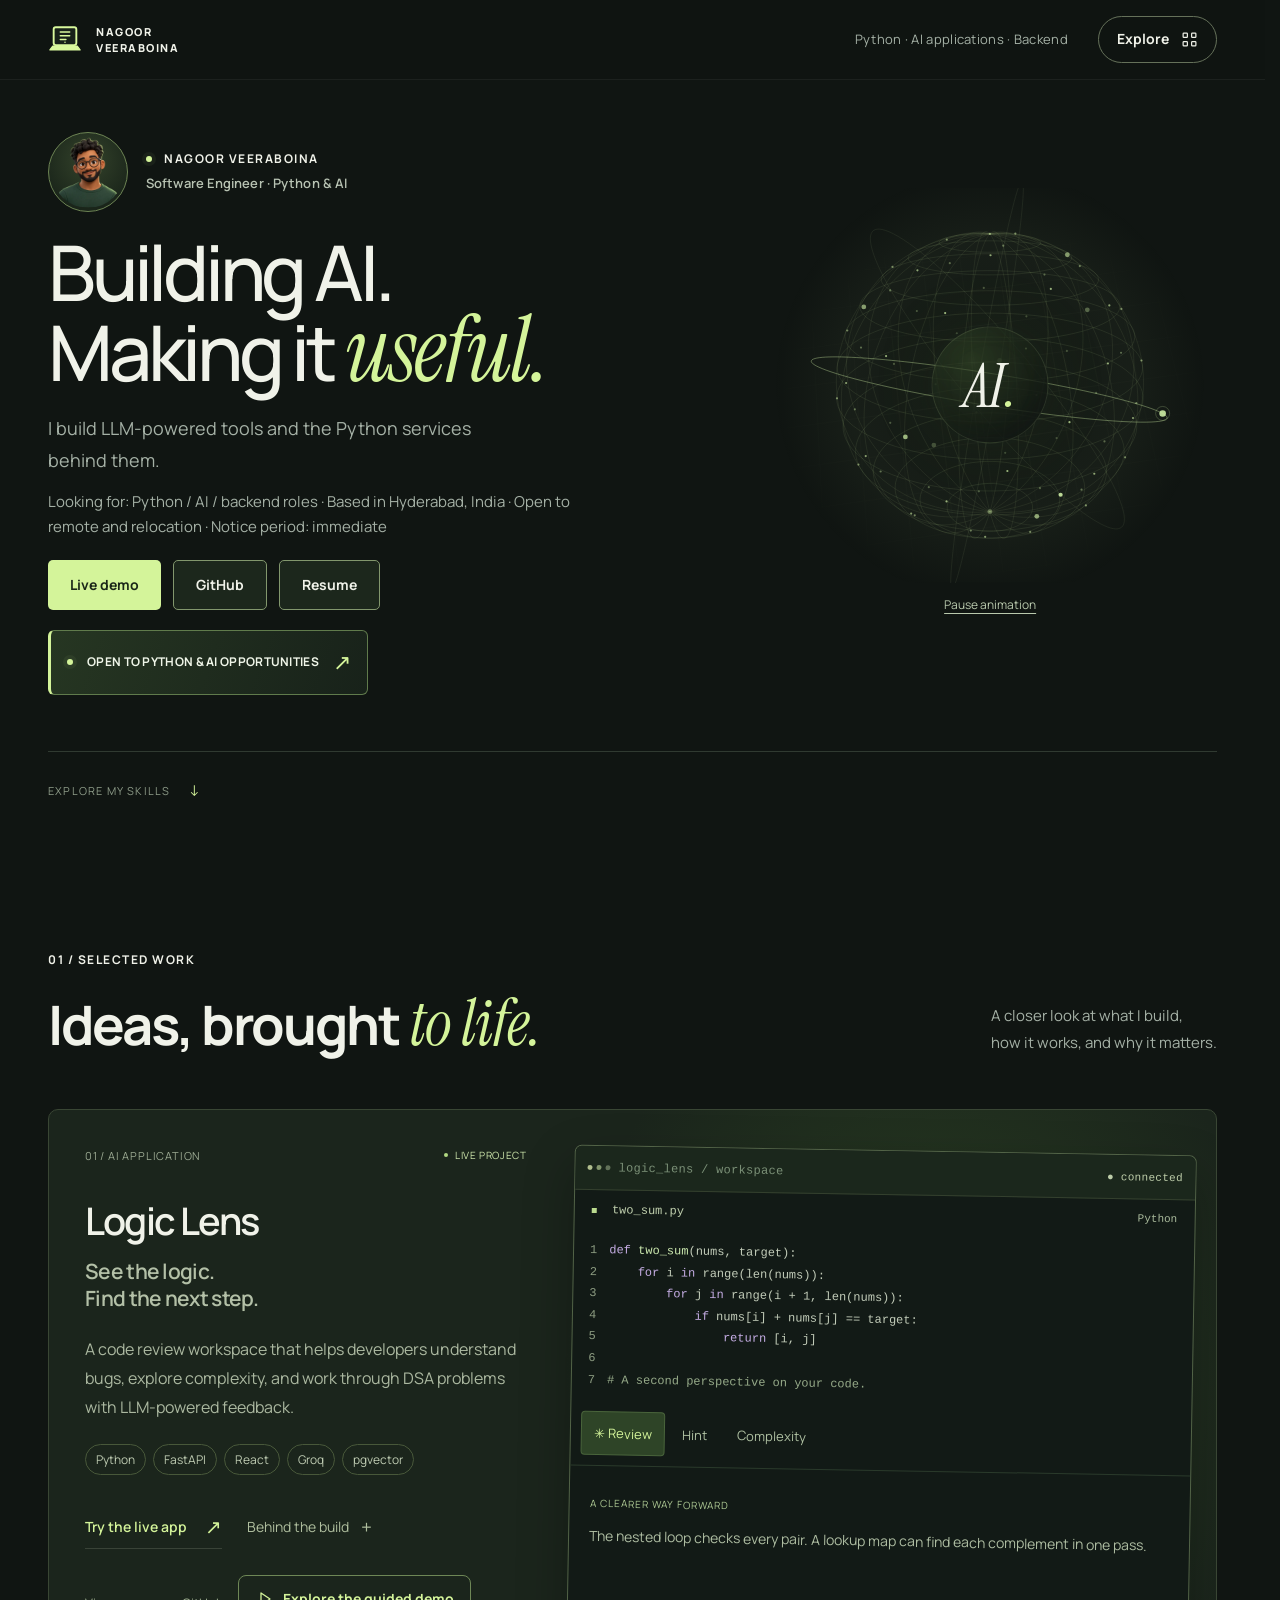
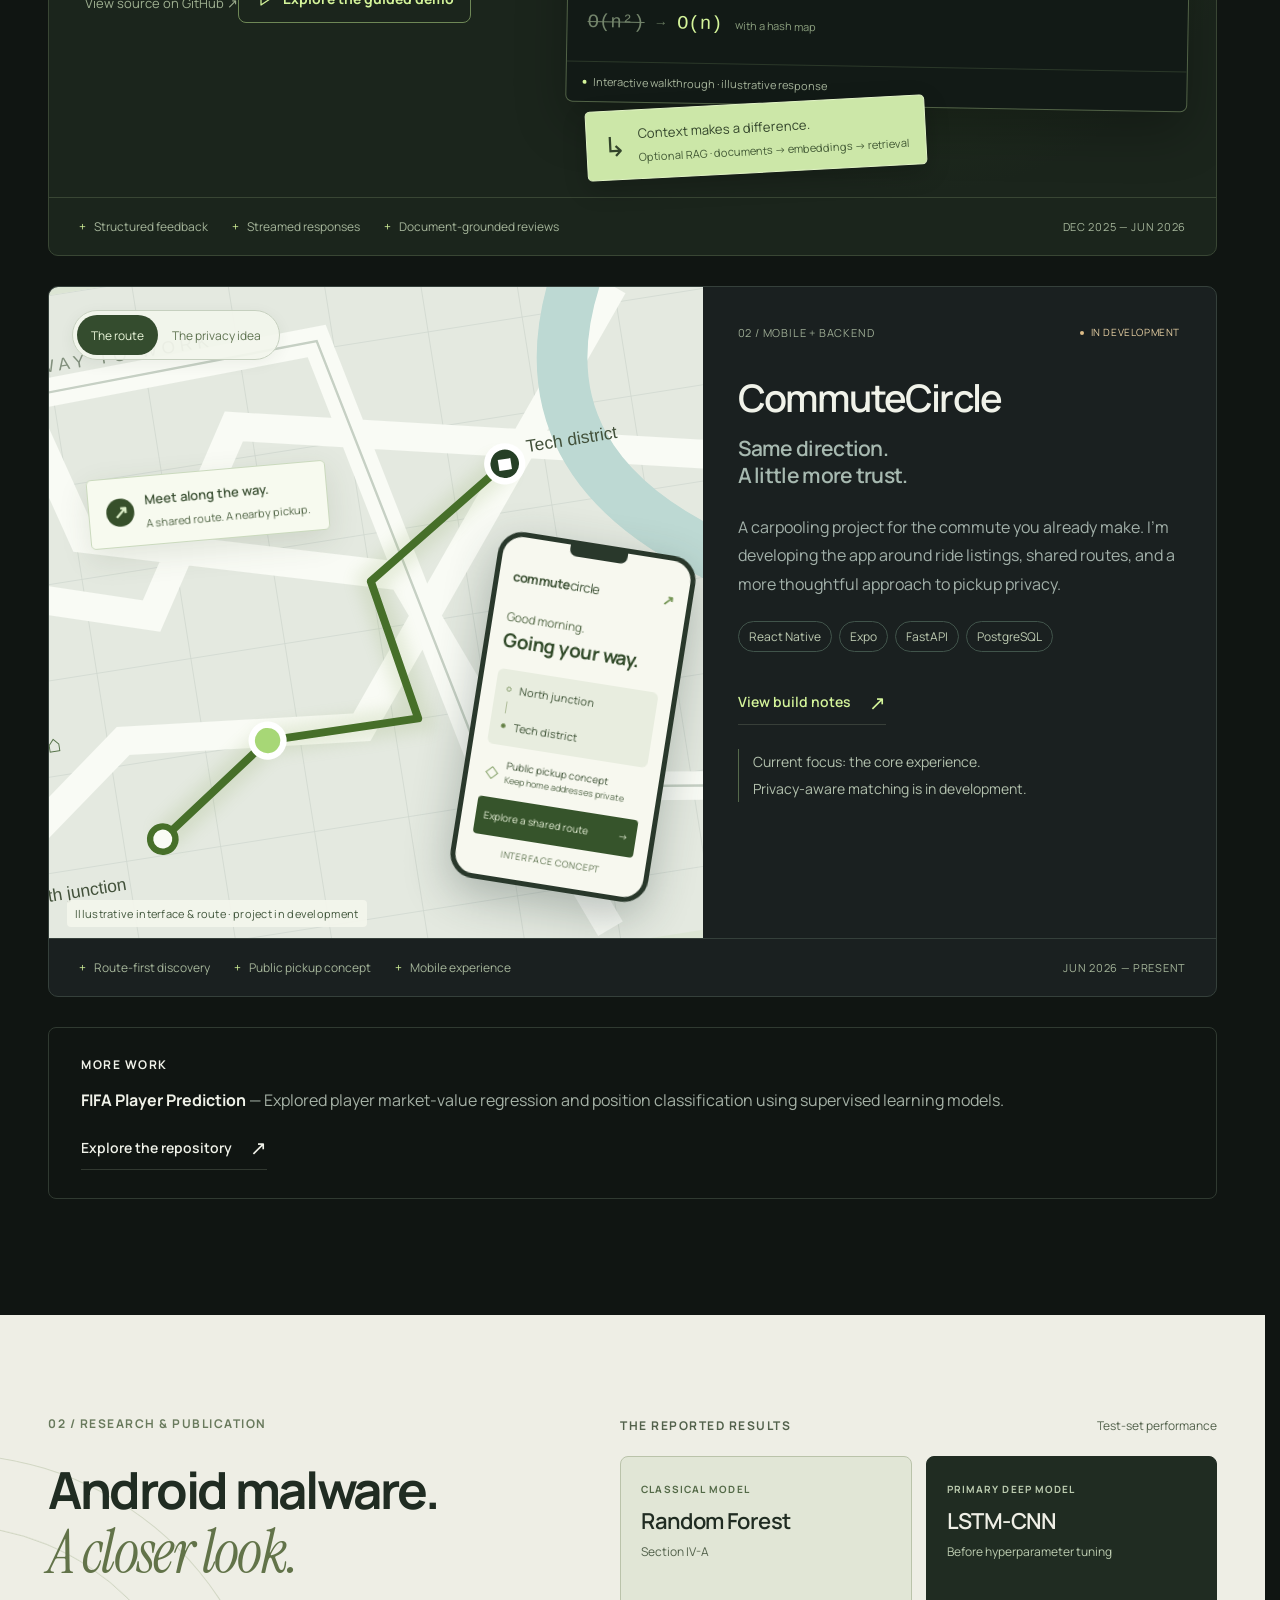
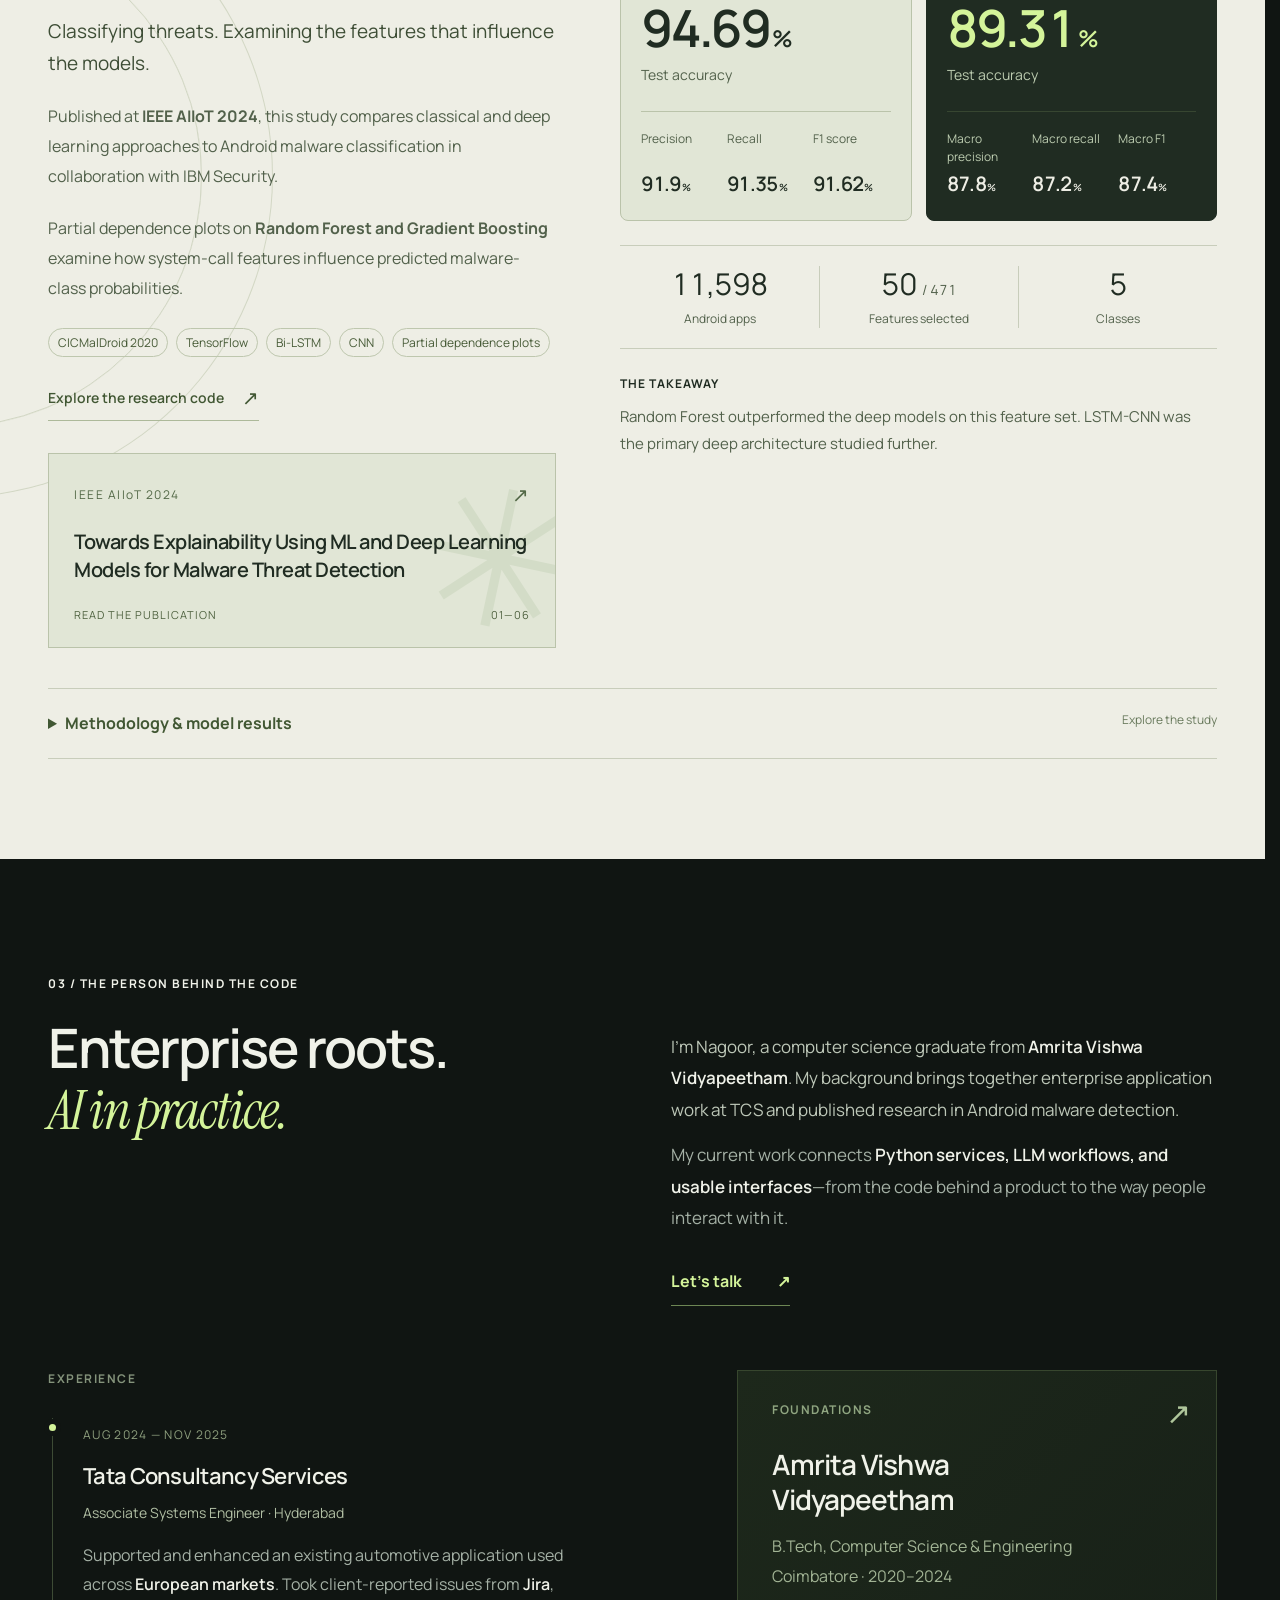
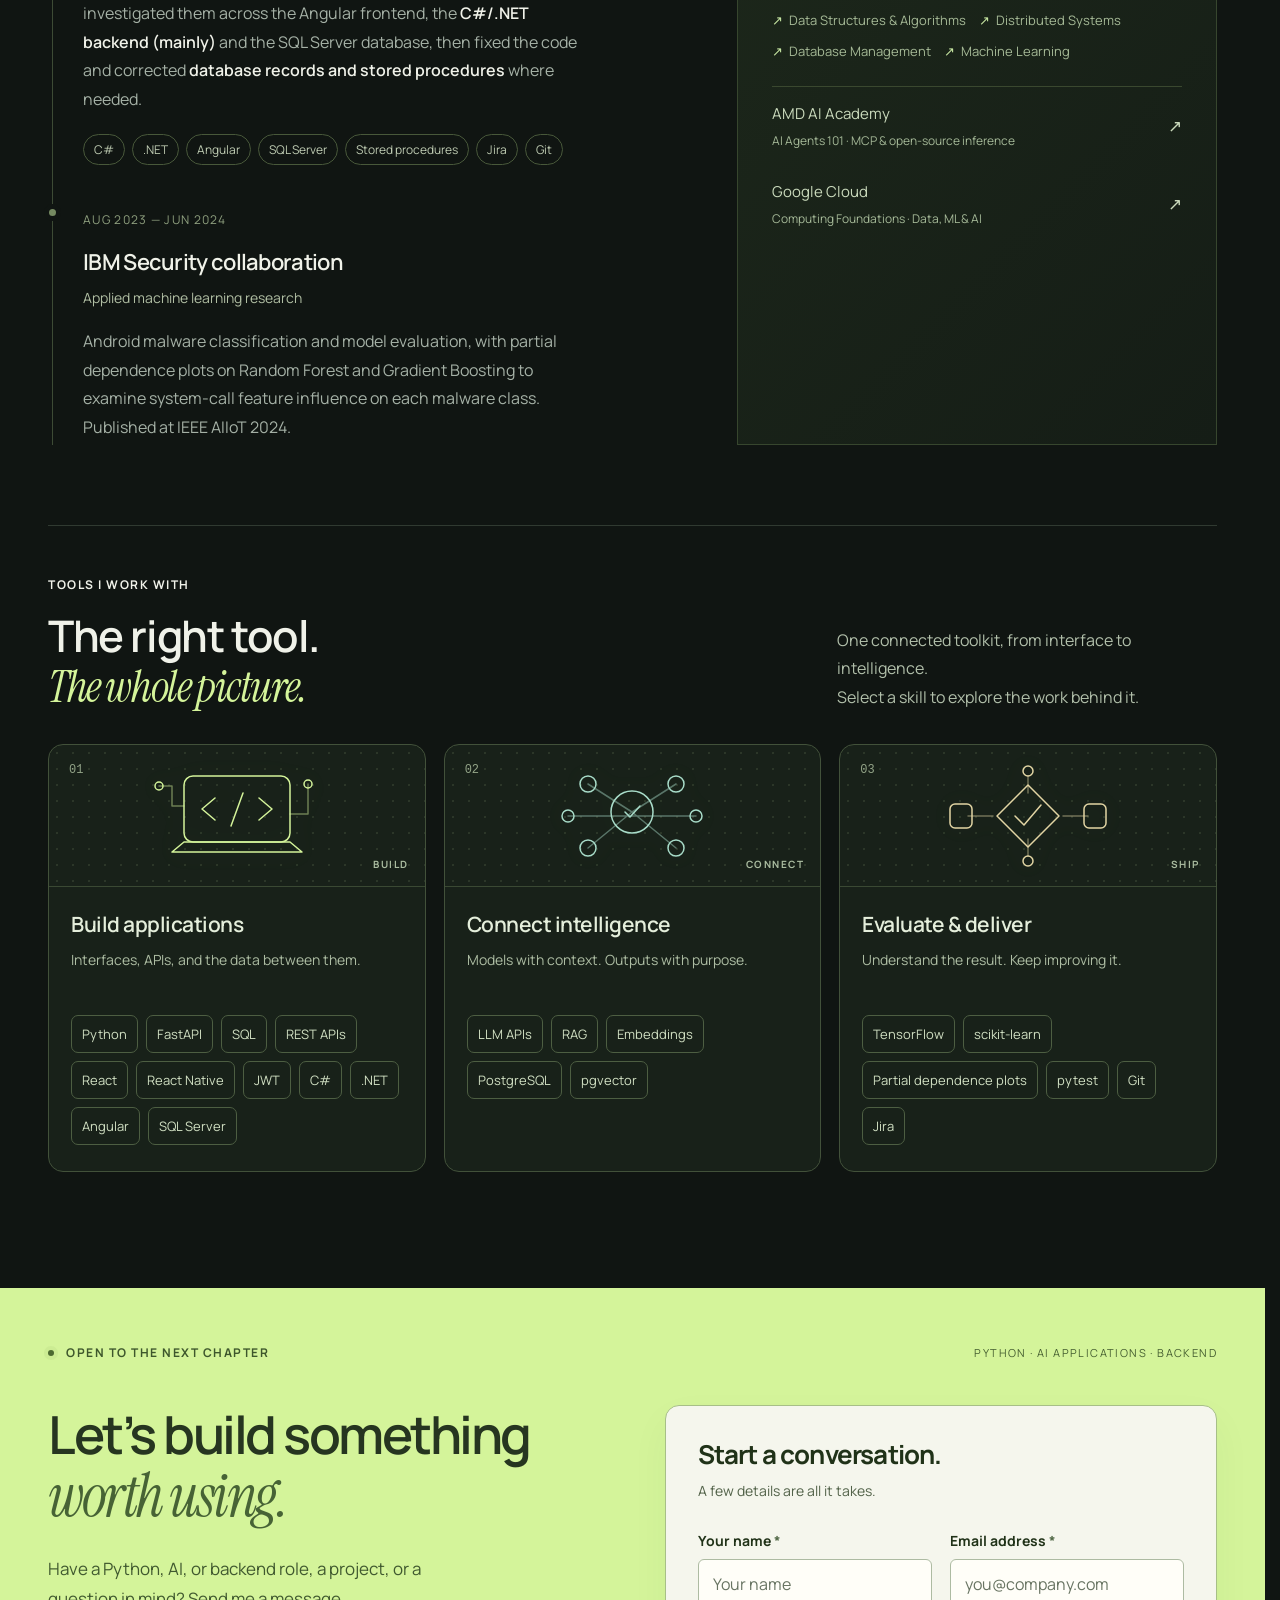
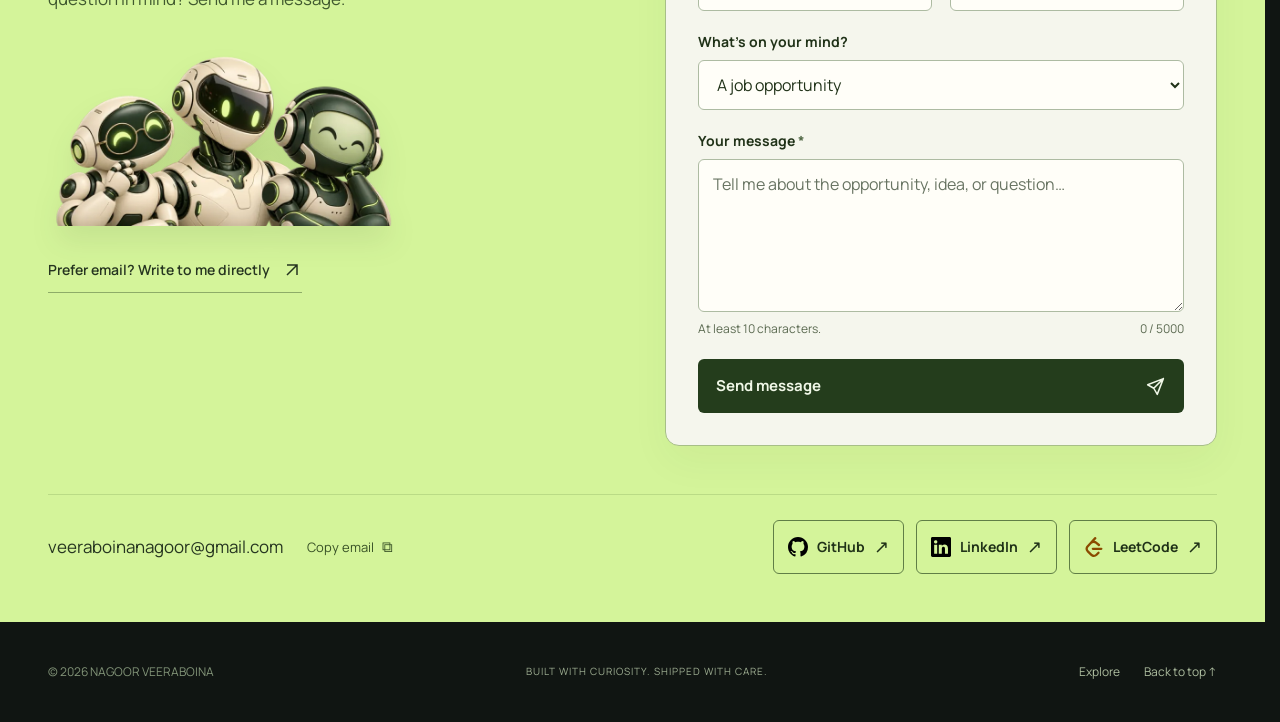
==== commit 57bcb0d7: "Polish research results, profile identity and portfolio copy" ====
--- a/index.html
+++ b/index.html
@@ -18,13 +18,13 @@
   <link rel="preload" href="assets/instrument-serif-0.ttf" as="font" type="font/ttf" crossorigin>
   <link rel="stylesheet" href="assets/manrope.css">
   <link rel="stylesheet" href="assets/instrument-serif.css">
-  <link rel="stylesheet" href="styles.css?v=20261026-audit">
-  <link rel="stylesheet" href="enhancements.css?v=20261026-audit">
-  <link rel="stylesheet" href="personal.css?v=20261026-audit">
-  <script src="app.js?v=20261026-audit" defer></script>
+  <link rel="stylesheet" href="styles.css?v=20261026-results">
+  <link rel="stylesheet" href="enhancements.css?v=20261026-results">
+  <link rel="stylesheet" href="personal.css?v=20261026-results">
+  <script src="app.js?v=20261026-results" defer></script>
   <script src="enhancements.js?v=20261026-motion" defer></script>
   <script src="contact.js?v=20261025-contact" defer></script>
-  <script src="personal.js?v=20261026-audit" defer></script>
+  <script src="personal.js?v=20261026-results" defer></script>
 </head>
 <body>
   <a class="skip-link" href="#main">Skip to content</a>
@@ -38,13 +38,12 @@
   <main id="main" tabindex="-1">
     <section class="hero page-width" id="home" aria-labelledby="hero-heading">
       <div class="hero-copy">
-        <div class="profile-lockup"><img class="profile-thumb" src="assets/developer-avatar.webp" width="384" height="384" alt="Illustrated developer avatar" decoding="async"><p class="eyebrow"><span class="status-dot"></span> NAGOOR VEERABOINA</p></div>
+        <div class="profile-lockup"><img class="profile-thumb" src="assets/developer-avatar.webp" width="384" height="384" alt="Illustrated developer avatar" decoding="async"><div class="profile-identity"><p class="eyebrow"><span class="status-dot"></span> NAGOOR VEERABOINA</p><p class="profile-specialty">Software Engineer · Python &amp; AI</p></div></div>
         <h1 id="hero-heading">Building AI.<br>Making it <em>useful.</em></h1>
-        <p class="hero-description">I build Python backends and AI applications.</p>
+        <p class="hero-description">I build LLM-powered tools and the Python services behind them.</p>
         <p class="hero-preferences">Looking for: Python / AI / backend roles · Based in Hyderabad, India · Open to remote and relocation · Notice period: immediate</p>
-        <nav class="hero-actions" aria-label="Primary portfolio links"><a class="button button-lime" href="https://logic-lens-five.vercel.app/" target="_blank" rel="noopener noreferrer" aria-label="Live demo: Logic Lens">Live demo</a><a class="button resume-link" href="https://github.com/Nagoor06" target="_blank" rel="noopener noreferrer" aria-label="Nagoor’s GitHub profile">GitHub</a><a class="button resume-link" href="assets/Nagoor_Veeraboina_Resume.pdf" download="Nagoor_Veeraboina_Resume.pdf" aria-label="Download resume" aria-describedby="resume-update-note">Resume</a></nav>
+        <nav class="hero-actions" aria-label="Primary portfolio links"><a class="button button-lime" href="https://logic-lens-five.vercel.app/" target="_blank" rel="noopener noreferrer" aria-label="Live demo: Logic Lens">Live demo</a><a class="button resume-link" href="https://github.com/Nagoor06" target="_blank" rel="noopener noreferrer" aria-label="Nagoor’s GitHub profile">GitHub</a><a class="button resume-link" href="assets/Nagoor_Veeraboina_Resume.pdf" download="Nagoor_Veeraboina_Resume.pdf" aria-label="Download resume">Resume</a></nav>
         <a class="availability-banner" href="#contact" aria-label="Open to Python and AI opportunities. Contact Nagoor."><span class="status-dot"></span><span class="availability-copy"><strong>OPEN TO PYTHON &amp; AI OPPORTUNITIES</strong></span><span class="availability-arrow" aria-hidden="true">↗</span></a>
-        <p class="hero-note" id="resume-update-note">TODO: update the downloadable resume to match the corrected experience and research details.</p>
       </div>
       <div class="hero-visual" aria-label="Decorative AI illustration">
         <div class="orb-scene"><div class="orb-grid" aria-hidden="true"></div><canvas id="intelligence-orb" aria-hidden="true"></canvas><div class="orb-core" aria-hidden="true"><span>AI<span>.</span></span></div></div>
@@ -76,17 +75,54 @@
       <div class="additional-projects reveal" aria-label="Additional machine learning project"><span class="eyebrow">MORE WORK</span><p><strong>FIFA Player Prediction</strong> — Explored player market-value regression and position classification using supervised learning models.</p><a class="text-link" href="https://github.com/Nagoor06/Fifa_Prediction-ML" target="_blank" rel="noopener noreferrer">Explore the repository <span aria-hidden="true">↗</span></a></div>
     </section>
 
-    <section class="research-section" id="research" aria-labelledby="research-heading"><div class="page-width research-layout"><div class="research-copy reveal"><p class="eyebrow">02 / RESEARCH & PUBLICATION</p><h2 id="research-heading">Good predictions.<br>Clearer <em>features.</em></h2><p class="research-intro">I compared classical machine learning and deep learning models for five-class Android malware classification.</p><p>In collaboration with IBM Security, I studied CICMalDroid 2020 and used partial dependence plots on Random Forest and Gradient Boosting to examine how system-call features influenced each model’s predicted malware-class probabilities.</p><div class="research-tools"><span>CICMalDroid 2020</span><span>TensorFlow</span><span>Bi-LSTM</span><span>CNN</span><span>Partial dependence plots</span></div><a class="text-link" href="https://github.com/Nagoor06/Android_Malware_Detection" target="_blank" rel="noopener noreferrer">Explore the research code <span aria-hidden="true">↗</span></a></div><div class="research-visual reveal"><div class="research-metric"><span class="metric-asterisk" aria-hidden="true">✳</span><div><strong>87.9<span>%</span></strong><p>Precision reported in the conclusion · LSTM-CNN</p></div></div><p class="research-discrepancy">The conclusion’s precision rounds to 87.9%; Table 3 reports 87.8% for macro-averaged precision before tuning. <strong>TODO:</strong> reconcile the figures before assigning the headline an averaging method or tuning stage.</p>
-        <details class="research-note"><summary>Study setup, results &amp; source notes</summary><div class="research-note-body"><p><strong>Setup:</strong> CICMalDroid 2020, 11,598 Android apps, 471 features reduced to the top 50 by Random Forest importance. Five classes: Benign, Adware, Banking, SMS malware, and Riskware. SMOTE applied to the training split only. Deep models tuned with Random Search (10 trials).</p><p><strong>Train/test split:</strong> 80% / 20%, stratified by class, with <code>random_state=42</code> in the <a href="https://github.com/Nagoor06/Android_Malware_Detection/blob/main/Andriod_Malware_Classification_v3%20(1).ipynb" target="_blank" rel="noopener noreferrer">public research notebook</a>. The paper does not state the ratio.</p><div class="research-table-scroll" role="region" tabindex="0" aria-labelledby="research-results-caption"><table class="research-results"><caption id="research-results-caption">Reported results (%) · Section IV-A and Tables 3–4</caption><thead><tr><th scope="col">Model</th><th scope="col">Accuracy</th><th scope="col">Precision</th><th scope="col">Recall</th><th scope="col">F1</th></tr></thead><tbody><tr><th scope="row">Random Forest (classical)</th><td>94.69</td><td>91.9</td><td>91.35</td><td>91.62</td></tr><tr><th scope="row">LSTM-CNN, before tuning</th><td>89.31</td><td>87.8</td><td>87.2</td><td>87.4</td></tr><tr><th scope="row">LSTM-CNN, after tuning</th><td>88.40</td><td>85.7</td><td>85.4</td><td>85.8</td></tr><tr><th scope="row">BiLSTM-CNN, before tuning</th><td>88.83</td><td>86.9</td><td>85.8</td><td>86.3</td></tr><tr><th scope="row">Bi-LSTM, before tuning</th><td>86.42</td><td>84.0</td><td>83.8</td><td>83.9</td></tr></tbody></table></div><p>Deep-model precision/recall/F1 are macro averages. Random Forest outperformed the deep models on this feature set; LSTM-CNN was the primary deep architecture studied further.</p><p>The table values are reproduced here because the paper’s prose contains discrepancies, including post-tuning LSTM-CNN accuracy of 88.41% versus 88.40% in Table 4, and precision of 86.2% versus 85.7% in Table 4.</p><p class="research-sources"><a href="https://github.com/Nagoor06/Android_Malware_Detection" target="_blank" rel="noopener noreferrer">Research repository ↗</a><a href="https://ieeexplore.ieee.org/document/10574689/" target="_blank" rel="noopener noreferrer">IEEE paper ↗</a></p></div></details>
-        <div class="model-path" aria-label="Android features, Random Forest and Gradient Boosting, then partial dependence plots"><span>ANDROID FEATURES</span><span class="path-arrow" aria-hidden="true">↓</span><div class="model-nodes"><span>Random Forest</span><span>Gradient Boosting</span></div><span class="path-arrow" aria-hidden="true">↓</span><div class="explain-nodes"><span>Partial dependence plots</span></div><span class="model-caption">Feature interactions in the classical models.</span></div><a class="publication-card" href="https://ieeexplore.ieee.org/document/10574689/" target="_blank" rel="noopener noreferrer"><span class="publication-top">IEEE AIIoT 2024 <span aria-hidden="true">↗</span></span><h3>Towards Explainability Using ML and Deep Learning Models for Malware Threat Detection</h3><span class="publication-bottom">READ THE PUBLICATION <span>01—06</span></span></a></div></div></section>
+    <section class="research-section" id="research" aria-labelledby="research-heading">
+      <div class="page-width research-layout">
+        <div class="research-copy reveal">
+          <p class="eyebrow">02 / RESEARCH &amp; PUBLICATION</p>
+          <h2 id="research-heading">Android malware.<br><em>A closer look.</em></h2>
+          <p class="research-intro">Classifying threats. Examining the features that influence the models.</p>
+          <p>Published at <strong>IEEE AIIoT 2024</strong>, this study compares classical and deep learning approaches to Android malware classification in collaboration with IBM Security.</p>
+          <p>Partial dependence plots on <strong>Random Forest and Gradient Boosting</strong> examine how system-call features influence predicted malware-class probabilities.</p>
+          <div class="research-tools"><span>CICMalDroid 2020</span><span>TensorFlow</span><span>Bi-LSTM</span><span>CNN</span><span>Partial dependence plots</span></div>
+          <a class="text-link" href="https://github.com/Nagoor06/Android_Malware_Detection" target="_blank" rel="noopener noreferrer">Explore the research code <span aria-hidden="true">↗</span></a>
+          <a class="publication-card" href="https://ieeexplore.ieee.org/document/10574689/" target="_blank" rel="noopener noreferrer"><span class="publication-top">IEEE AIIoT 2024 <span aria-hidden="true">↗</span></span><h3>Towards Explainability Using ML and Deep Learning Models for Malware Threat Detection</h3><span class="publication-bottom">READ THE PUBLICATION <span>01—06</span></span></a>
+        </div>
+        <div class="research-visual reveal">
+          <div class="research-results-heading"><span class="eyebrow">THE REPORTED RESULTS</span><span>Test-set performance</span></div>
+          <div class="research-scorecards">
+            <article class="research-scorecard" aria-labelledby="forest-result-title">
+              <p class="result-family">CLASSICAL MODEL</p><h3 id="forest-result-title">Random Forest</h3>
+              <p class="result-stage">Section IV-A</p>
+              <p class="result-value">94.69<span>%</span></p><p class="result-label">Test accuracy</p>
+              <dl class="result-metrics"><div><dt>Precision</dt><dd>91.9<span>%</span></dd></div><div><dt>Recall</dt><dd>91.35<span>%</span></dd></div><div><dt>F1 score</dt><dd>91.62<span>%</span></dd></div></dl>
+            </article>
+            <article class="research-scorecard result-deep" aria-labelledby="deep-result-title">
+              <p class="result-family">PRIMARY DEEP MODEL</p><h3 id="deep-result-title">LSTM-CNN</h3>
+              <p class="result-stage">Before hyperparameter tuning</p>
+              <p class="result-value">89.31<span>%</span></p><p class="result-label">Test accuracy</p>
+              <dl class="result-metrics"><div><dt>Macro precision</dt><dd>87.8<span>%</span></dd></div><div><dt>Macro recall</dt><dd>87.2<span>%</span></dd></div><div><dt>Macro F1</dt><dd>87.4<span>%</span></dd></div></dl>
+            </article>
+          </div>
+          <dl class="research-scale"><div><dt>Android apps</dt><dd>11,598</dd></div><div><dt>Features selected</dt><dd>50 <span>/ 471</span></dd></div><div><dt>Classes</dt><dd>5</dd></div></dl>
+          <p class="research-finding"><strong>The takeaway</strong>Random Forest outperformed the deep models on this feature set. LSTM-CNN was the primary deep architecture studied further.</p>
+        </div>
+        <details class="research-note"><summary><span>Methodology &amp; model results</span><span class="research-note-hint">Explore the study</span></summary><div class="research-note-body">
+          <div class="research-methodology"><div><h3>Study setup</h3><p><strong>CICMalDroid 2020:</strong> 11,598 Android apps across five classes—Benign, Adware, Banking, SMS malware, and Riskware. Random Forest importance selected the top 50 of 471 features. SMOTE was applied to the training split only.</p></div><div><h3>Training &amp; evaluation</h3><p>Deep models were tuned with Random Search (10 trials). The <a href="https://github.com/Nagoor06/Android_Malware_Detection/blob/main/Andriod_Malware_Classification_v3%20(1).ipynb" target="_blank" rel="noopener noreferrer">public notebook</a> uses an 80% / 20% stratified train/test split with <code>random_state=42</code>; the paper does not specify the ratio.</p></div></div>
+          <div class="research-table-scroll" role="region" tabindex="0" aria-labelledby="research-results-caption"><table class="research-results"><caption id="research-results-caption">Reported results (%) · Section IV-A and Tables 3–4</caption><thead><tr><th scope="col">Model</th><th scope="col">Accuracy</th><th scope="col">Precision</th><th scope="col">Recall</th><th scope="col">F1</th></tr></thead><tbody><tr><th scope="row">Random Forest (classical)</th><td>94.69</td><td>91.9</td><td>91.35</td><td>91.62</td></tr><tr><th scope="row">LSTM-CNN, before tuning</th><td>89.31</td><td>87.8</td><td>87.2</td><td>87.4</td></tr><tr><th scope="row">LSTM-CNN, after tuning</th><td>88.40</td><td>85.7</td><td>85.4</td><td>85.8</td></tr><tr><th scope="row">BiLSTM-CNN, before tuning</th><td>88.83</td><td>86.9</td><td>85.8</td><td>86.3</td></tr><tr><th scope="row">Bi-LSTM, before tuning</th><td>86.42</td><td>84.0</td><td>83.8</td><td>83.9</td></tr></tbody></table></div>
+          <p>Deep-model precision, recall, and F1 are macro averages. Classical results follow Section IV-A; deep-model results follow Tables 3–4.</p>
+          <div class="model-path" aria-label="Android features, Random Forest and Gradient Boosting, then partial dependence plots"><span>ANDROID FEATURES</span><span class="path-arrow" aria-hidden="true">→</span><div class="model-nodes"><span>Random Forest</span><span>Gradient Boosting</span></div><span class="path-arrow" aria-hidden="true">→</span><div class="explain-nodes"><span>Partial dependence plots</span></div><span class="model-caption">Feature analysis in the classical models.</span></div>
+          <p class="research-reporting-note"><strong>Reporting note:</strong> the conclusion separately reports LSTM-CNN precision that rounds to <strong>87.9%</strong>, without stating the averaging method or tuning stage. Table 3 reports <strong>87.8% macro precision before tuning</strong>; the highlighted results use that table value. Post-tuning results follow Table 4.</p>
+          <p class="research-sources"><a href="https://github.com/Nagoor06/Android_Malware_Detection" target="_blank" rel="noopener noreferrer">Research repository ↗</a><a href="https://ieeexplore.ieee.org/document/10574689/" target="_blank" rel="noopener noreferrer">IEEE paper ↗</a></p>
+        </div></details>
+      </div>
+    </section>
 
     <section class="about-section page-width section-space" id="about" aria-labelledby="about-heading"><div class="about-profile reveal">
-        <div class="about-story"><p class="eyebrow">03 / THE PERSON BEHIND THE CODE</p><h2 id="about-heading">Curiosity, with<br><em>an engineering mindset.</em></h2><div class="about-intro"><p>I’m Nagoor, a computer science graduate from Amrita Vishwa Vidyapeetham. My work connects enterprise backend experience, applied ML research, and a growing focus on AI products.</p><p>I like understanding the entire path: the interface someone touches, the API behind it, and the model that makes it useful.</p></div><a class="about-contact" href="#contact">Let’s talk <span aria-hidden="true">↗</span></a></div>
-      </div><div class="experience-grid reveal"><div class="experience-main"><span class="eyebrow">EXPERIENCE</span><div class="timeline-entry"><div class="timeline-dot"></div><span class="timeline-date">AUG 2024 — NOV 2025</span><h3>Tata Consultancy Services</h3><p class="timeline-role">Associate Systems Engineer · Hyderabad</p><p>Supported and enhanced an existing automotive application used across European markets. Took client-reported issues from Jira, investigated them across the Angular frontend, the C#/.NET backend (mainly) and the SQL Server database, then fixed the code and corrected database records and stored procedures where needed.</p><div class="tech-tags experience-tools" aria-label="TCS tools"><span>C#</span><span>.NET</span><span>Angular</span><span>SQL Server</span><span>Stored procedures</span><span>Jira</span><span>Git</span></div></div><div class="timeline-entry"><div class="timeline-dot"></div><span class="timeline-date">AUG 2023 — JUN 2024</span><h3>IBM Security collaboration</h3><p class="timeline-role">Applied machine learning research</p><p>Android malware classification and model evaluation, with partial dependence plots on Random Forest and Gradient Boosting to examine system-call feature influence on each malware class. Published at IEEE AIIoT 2024.</p></div></div><aside class="education-panel"><div class="edu-symbol" aria-hidden="true">↗</div><span class="eyebrow">FOUNDATIONS</span><h3>Amrita Vishwa<br>Vidyapeetham</h3><p>B.Tech, Computer Science & Engineering<br>Coimbatore · 2020–2024</p><div class="coursework"><span>Data Structures & Algorithms</span><span>Distributed Systems</span><span>Database Management</span><span>Machine Learning</span></div><div class="certification-links"><a href="https://academy.amd.com/certs/31042/A925A33F74254DF38ACEE9C26B9F9C2E166281.pdf" target="_blank" rel="noopener noreferrer"><span>AMD AI Academy<small>AI Agents 101 · MCP & open-source inference</small></span><b aria-hidden="true">↗</b></a><a href="https://coursera.org/verify/4EEGS7M7QEVL" target="_blank" rel="noopener noreferrer"><span>Google Cloud<small>Computing Foundations · Data, ML & AI</small></span><b aria-hidden="true">↗</b></a></div></aside></div>
+        <div class="about-story"><p class="eyebrow">03 / THE PERSON BEHIND THE CODE</p><h2 id="about-heading">Enterprise roots.<br><em>AI in practice.</em></h2><div class="about-intro"><p>I’m Nagoor, a computer science graduate from <strong>Amrita Vishwa Vidyapeetham</strong>. My background brings together enterprise application work at TCS and published research in Android malware detection.</p><p>My current work connects <strong>Python services, LLM workflows, and usable interfaces</strong>—from the code behind a product to the way people interact with it.</p></div><a class="about-contact" href="#contact">Let’s talk <span aria-hidden="true">↗</span></a></div>
+      </div><div class="experience-grid reveal"><div class="experience-main"><span class="eyebrow">EXPERIENCE</span><div class="timeline-entry"><div class="timeline-dot"></div><span class="timeline-date">AUG 2024 — NOV 2025</span><h3>Tata Consultancy Services</h3><p class="timeline-role">Associate Systems Engineer · Hyderabad</p><p>Supported and enhanced an existing automotive application used across <strong>European markets</strong>. Took client-reported issues from <strong>Jira</strong>, investigated them across the Angular frontend, the <strong>C#/.NET backend (mainly)</strong> and the SQL Server database, then fixed the code and corrected <strong>database records and stored procedures</strong> where needed.</p><div class="tech-tags experience-tools" aria-label="TCS tools"><span>C#</span><span>.NET</span><span>Angular</span><span>SQL Server</span><span>Stored procedures</span><span>Jira</span><span>Git</span></div></div><div class="timeline-entry"><div class="timeline-dot"></div><span class="timeline-date">AUG 2023 — JUN 2024</span><h3>IBM Security collaboration</h3><p class="timeline-role">Applied machine learning research</p><p>Android malware classification and model evaluation, with partial dependence plots on Random Forest and Gradient Boosting to examine system-call feature influence on each malware class. Published at IEEE AIIoT 2024.</p></div></div><aside class="education-panel"><div class="edu-symbol" aria-hidden="true">↗</div><span class="eyebrow">FOUNDATIONS</span><h3>Amrita Vishwa<br>Vidyapeetham</h3><p>B.Tech, Computer Science & Engineering<br>Coimbatore · 2020–2024</p><div class="coursework"><span>Data Structures & Algorithms</span><span>Distributed Systems</span><span>Database Management</span><span>Machine Learning</span></div><div class="certification-links"><a href="https://academy.amd.com/certs/31042/A925A33F74254DF38ACEE9C26B9F9C2E166281.pdf" target="_blank" rel="noopener noreferrer"><span>AMD AI Academy<small>AI Agents 101 · MCP & open-source inference</small></span><b aria-hidden="true">↗</b></a><a href="https://coursera.org/verify/4EEGS7M7QEVL" target="_blank" rel="noopener noreferrer"><span>Google Cloud<small>Computing Foundations · Data, ML & AI</small></span><b aria-hidden="true">↗</b></a></div></aside></div>
       <section class="skills-section reveal" id="skills" aria-labelledby="skills-heading">
         <div class="skills-heading"><div><p class="eyebrow">TOOLS I WORK WITH</p><h3 id="skills-heading">The right tool.<br><em>The whole picture.</em></h3></div><p class="skills-intro">One connected toolkit, from interface to intelligence.<br>Select a skill to explore the work behind it.</p></div>
         <div class="skills-track" id="skills-track" tabindex="0" role="group" aria-label="Skill groups; use left and right arrow keys to browse"><article class="skill-card" aria-labelledby="skill-title-0"><div class="skill-art" aria-hidden="true"><span class="skill-index">01</span><svg viewBox="0 0 180 120" fill="none" stroke="currentColor" stroke-width="1.5" stroke-linecap="round" stroke-linejoin="round"><rect x="37" y="20" width="106" height="66" rx="9"/><path d="M25 96h130l-12-10H37ZM68 42 55 53l13 11M112 42l13 11-13 11M96 37 84 70"/><path class="skill-wire" d="M12 30h13v20h12M143 58h18V28"/><circle cx="12" cy="30" r="4"/><circle cx="161" cy="28" r="4"/></svg><span class="skill-art-label">BUILD</span></div><div class="skill-card-body"><h4 id="skill-title-0">Build applications</h4><p>Interfaces, APIs, and the data between them.</p><ul class="skill-chips"><li><a href="#logic-lens" data-overlay aria-haspopup="dialog">Python</a></li><li><a href="#logic-lens" data-overlay aria-haspopup="dialog">FastAPI</a></li><li><a href="#logic-lens" data-overlay aria-haspopup="dialog">SQL</a></li><li><a href="#logic-lens" data-overlay aria-haspopup="dialog">REST APIs</a></li><li><a href="#logic-lens" data-overlay aria-haspopup="dialog">React</a></li><li><a href="#commutecircle" data-overlay aria-haspopup="dialog">React Native</a></li><li><a href="#logic-lens" data-overlay aria-haspopup="dialog">JWT</a></li><li><a href="#about">C#</a></li><li><a href="#about">.NET</a></li><li><a href="#about">Angular</a></li><li><a href="#about">SQL Server</a></li></ul></div></article><article class="skill-card" aria-labelledby="skill-title-1"><div class="skill-art" aria-hidden="true"><span class="skill-index">02</span><svg viewBox="0 0 180 120" fill="none" stroke="currentColor" stroke-width="1.5" stroke-linecap="round" stroke-linejoin="round"><path class="skill-wire" d="M46 28 90 56l44-28M46 92l44-36 44 36M26 60h64l64 0"/><circle cx="90" cy="56" r="21"/><circle cx="46" cy="28" r="8"/><circle cx="134" cy="28" r="8"/><circle cx="46" cy="92" r="8"/><circle cx="134" cy="92" r="8"/><circle cx="26" cy="60" r="6"/><circle cx="154" cy="60" r="6"/><path d="m83 56 5 5 10-11"/></svg><span class="skill-art-label">CONNECT</span></div><div class="skill-card-body"><h4 id="skill-title-1">Connect intelligence</h4><p>Models with context. Outputs with purpose.</p><ul class="skill-chips"><li><a href="#logic-lens" data-overlay aria-haspopup="dialog">LLM APIs</a></li><li><a href="#logic-lens" data-overlay aria-haspopup="dialog">RAG</a></li><li><a href="#logic-lens" data-overlay aria-haspopup="dialog">Embeddings</a></li><li><a href="#logic-lens" data-overlay aria-haspopup="dialog">PostgreSQL</a></li><li><a href="#logic-lens" data-overlay aria-haspopup="dialog">pgvector</a></li></ul></div></article><article class="skill-card" aria-labelledby="skill-title-2"><div class="skill-art" aria-hidden="true"><span class="skill-index">03</span><svg viewBox="0 0 180 120" fill="none" stroke="currentColor" stroke-width="1.5" stroke-linecap="round" stroke-linejoin="round"><path class="skill-wire" d="M30 60h25M125 60h25M90 20v17M90 83v17"/><path d="m90 29 31 31-31 31-31-31Z"/><path d="m77 60 9 9 17-20"/><rect x="12" y="48" width="22" height="24" rx="5"/><rect x="146" y="48" width="22" height="24" rx="5"/><circle cx="90" cy="15" r="5"/><circle cx="90" cy="105" r="5"/></svg><span class="skill-art-label">SHIP</span></div><div class="skill-card-body"><h4 id="skill-title-2">Evaluate & deliver</h4><p>Understand the result. Keep improving it.</p><ul class="skill-chips"><li><a href="#research">TensorFlow</a></li><li><a href="#research">scikit-learn</a></li><li><a href="#research">Partial dependence plots</a></li><li><a href="#logic-lens" data-overlay aria-haspopup="dialog">pytest</a></li><li><a href="#about">Git</a></li><li><a href="#about">Jira</a></li></ul></div></article></div>
-        <p class="skills-todo">TODO: add CI to Logic Lens.</p>
         <div class="skills-navigation" hidden><p class="skills-swipe-hint">Swipe to explore</p><div class="skills-controls"><button id="skills-prev" type="button" aria-label="Previous skill group" aria-controls="skills-track"><svg viewBox="0 0 24 24" aria-hidden="true" fill="none" stroke="currentColor" stroke-width="1.7" stroke-linecap="round" stroke-linejoin="round"><path d="m14 6-6 6 6 6M8 12h12"/></svg></button><span id="skills-page" aria-live="polite" aria-atomic="true">1 / 3</span><button id="skills-next" type="button" aria-label="Next skill group" aria-controls="skills-track"><svg viewBox="0 0 24 24" aria-hidden="true" fill="none" stroke="currentColor" stroke-width="1.7" stroke-linecap="round" stroke-linejoin="round"><path d="m10 6 6 6-6 6M4 12h12"/></svg></button></div></div>
       </section>
     </section>
@@ -146,8 +182,8 @@
       </nav>
       <div class="explore-preview" aria-hidden="true">
         <div class="preview-panel" data-preview-panel="work"><div class="preview-code">code → context → clarity<br><br>review(code)<br>understand(the_tradeoff)<br>build(the_next_step)</div><h3>Ideas you can explore.</h3><p>Logic Lens · CommuteCircle · Applied ML</p></div>
-        <div class="preview-panel preview-research" data-preview-panel="research" hidden><div class="preview-symbol">IEEE</div><h3>Android malware research.</h3><p>Classical and deep model comparisons, with partial dependence analysis of Random Forest and Gradient Boosting. Published at AIIoT 2024.</p></div>
-        <div class="preview-panel preview-about" data-preview-panel="about" hidden><h3>Curiosity is the starting point.</h3><p>Enterprise backend experience. Applied ML research. A focus on useful AI applications.</p></div>
+        <div class="preview-panel preview-research" data-preview-panel="research" hidden><div class="preview-symbol">IEEE</div><h3>Android malware research.</h3><p>94.69% Random Forest test accuracy. 89.31% LSTM-CNN accuracy before tuning. Explore the model comparison and feature analysis.</p></div>
+        <div class="preview-panel preview-about" data-preview-panel="about" hidden><h3>Enterprise roots. AI in practice.</h3><p>Enterprise application work at TCS, IEEE-published Android malware research, and Python-powered AI projects.</p></div>
         <div class="preview-panel preview-contact" data-preview-panel="contact" hidden><svg viewBox="0 0 24 24" fill="none" stroke="currentColor" stroke-width="1.7" stroke-linecap="round" stroke-linejoin="round" aria-hidden="true"><rect x="3" y="5" width="18" height="14" rx="2"/><path d="m3 6 9 7 9-7"/></svg><h3>Start a conversation.</h3><p>Tell me what you’re building, the role you have in mind, or what made you curious.</p></div>
       </div>
     </div>
--- a/styles.css
+++ b/styles.css
@@ -312,14 +312,6 @@
   line-height: 1.7;
 }
 
-.hero-note {
-  max-width: 60ch;
-  margin-top: 16px;
-  color: var(--muted);
-  font-size: 13px;
-  line-height: 1.7;
-}
-
 .hero-actions {
   display: flex;
   align-items: center;
@@ -1390,8 +1382,10 @@
 
 .research-layout {
   display: grid;
-  grid-template-columns: minmax(0, 1.05fr) minmax(0, 1fr);
-  gap: 90px;
+  grid-template-columns: minmax(0, .92fr) minmax(0, 1.08fr);
+  column-gap: 64px;
+  row-gap: 40px;
+  align-items: start;
   padding-block: 100px;
   position: relative;
 }
@@ -1454,59 +1448,206 @@
   min-width: 0;
 }
 
-.research-metric {
-  display: flex;
-  align-items: center;
-  gap: 27px;
-  padding-bottom: 23px;
-  border-bottom: 1px solid #c8cdbb;
-}
-
-.metric-asterisk {
-  font-size: 76px;
-  font-weight: 200;
+.research-results-heading {
+  display: flex;
+  align-items: center;
+  justify-content: space-between;
+  gap: 16px;
+  margin-bottom: 20px;
+  color: #52614b;
+}
+
+.research-results-heading>span:last-child {
+  font-size: 12px;
+}
+
+.research-scorecards {
+  display: grid;
+  grid-template-columns: repeat(2, minmax(0, 1fr));
+  gap: 14px;
+}
+
+.research-scorecard {
+  min-width: 0;
+  padding: 24px 20px;
+  border: 1px solid #bac3aa;
+  border-radius: 8px;
+  background: #e1e6d6;
+}
+
+.result-family {
+  font-size: 10px;
+  font-weight: 700;
+  letter-spacing: 1.1px;
+  color: #536947;
+}
+
+.research-scorecard h3 {
+  margin-top: 8px;
+  font-size: 22px;
+  letter-spacing: -.6px;
+  line-height: 1.3;
+}
+
+.result-stage {
+  min-height: 40px;
+  margin-top: 6px;
+  font-size: 12px;
+  line-height: 1.6;
+  color: #52614b;
+}
+
+.result-value {
+  margin-top: 20px;
+  font-size: clamp(42px, 4vw, 56px);
+  font-weight: 600;
+  font-variant-numeric: tabular-nums;
   line-height: 1;
-  color: #6f8757;
+  letter-spacing: -3px;
+}
+
+.result-value>span {
+  margin-left: 3px;
+  font-size: .45em;
+  letter-spacing: -1px;
+}
+
+.result-label {
+  margin-top: 10px;
+  font-size: 14px;
+  color: #52614b;
+}
+
+.result-metrics {
+  display: grid;
+  grid-template-columns: repeat(3, minmax(0, 1fr));
+  gap: 8px;
+  margin: 24px 0 0;
+  padding-top: 18px;
+  border-top: 1px solid #bac3aa;
+}
+
+.result-metrics dt {
+  min-height: 36px;
+  font-size: 12px;
+  line-height: 1.5;
+  color: #52614b;
+}
+
+.result-metrics dd {
+  margin: 6px 0 0;
+  font-size: 20px;
+  font-weight: 600;
+  line-height: 1.2;
+  letter-spacing: -.7px;
+  font-variant-numeric: tabular-nums;
+  white-space: nowrap;
+}
+
+.result-metrics dd>span {
+  font-size: 10px;
+  margin-left: 1px;
+}
+
+.result-deep {
+  background: var(--ink);
+  border-color: var(--ink);
+  color: var(--cream);
+}
+
+.result-deep .result-value {
+  color: var(--lime);
+}
+
+.result-deep .result-family,
+.result-deep .result-stage,
+.result-deep .result-label,
+.result-deep .result-metrics dt {
+  color: #bcccb0;
+}
+
+.result-deep .result-metrics {
+  border-color: #52634377;
+}
+
+.research-scale {
+  display: grid;
+  grid-template-columns: repeat(3, minmax(0, 1fr));
+  margin: 24px 0;
+  padding-block: 20px;
+  border-block: 1px solid #c8cdbb;
+}
+
+.research-scale>div {
+  display: flex;
+  flex-direction: column-reverse;
+  align-items: center;
+  gap: 8px;
+  padding-inline: 8px;
+  text-align: center;
+}
+
+.research-scale>div+div {
+  border-left: 1px solid #c8cdbb;
+}
+
+.research-scale dt {
+  font-size: 12px;
+  line-height: 1.5;
+  color: #52614b;
+}
+
+.research-scale dd {
+  margin: 0;
+  font-size: 30px;
+  line-height: 1.2;
+  letter-spacing: -1px;
+  font-variant-numeric: tabular-nums;
+}
+
+.research-scale dd>span {
+  font-size: 14px;
+  letter-spacing: 0;
+  color: #52614b;
+}
+
+.research-finding {
+  font-size: 15px;
+  line-height: 1.8;
+  color: #52614b;
+}
+
+.research-finding strong {
   display: block;
-}
-
-.research-metric strong {
-  font-size: 72px;
-  line-height: 1;
-  letter-spacing: -4px;
-  font-weight: 500;
-}
-
-.research-metric strong>span {
-  font-size: 37px;
-  letter-spacing: -2px;
-}
-
-.research-metric p {
-  font-size: 13px;
-  color: #56644b;
-  margin-top: 7px;
-}
-
-.research-discrepancy {
-  margin-top: 16px;
-  font-size: 13px;
-  line-height: 1.7;
-  color: #52614b;
+  margin-bottom: 8px;
+  color: var(--ink);
+  font-size: 12px;
+  letter-spacing: 1px;
+  text-transform: uppercase;
 }
 
 .research-note {
-  margin-top: 20px;
+  grid-column: 1 / -1;
+  min-width: 0;
+  margin-top: 0;
   border-block: 1px solid #c8cdbb;
-  font-size: 14px;
-  line-height: 1.7;
+  font-size: 15px;
+  line-height: 1.8;
 }
 
 .research-note summary {
-  padding-block: 14px;
+  padding-block: 20px;
+  font-size: 16px;
   color: #415733;
   font-weight: 700;
   cursor: pointer;
+}
+
+.research-note-hint {
+  float: right;
+  color: #697a5d;
+  font-size: 12px;
+  font-weight: 400;
 }
 
 .research-note summary:hover {
@@ -1520,8 +1661,26 @@
 }
 
 .research-note-body {
-  padding-bottom: 20px;
+  padding: 8px 0 24px;
   color: #52614b;
+}
+
+.research-methodology {
+  display: grid;
+  grid-template-columns: repeat(2, minmax(0, 1fr));
+  gap: 32px;
+}
+
+.research-methodology h3 {
+  margin-bottom: 10px;
+  color: var(--ink);
+  font-size: 17px;
+}
+
+.research-reporting-note {
+  padding-left: 16px;
+  border-left: 2px solid #bac3aa;
+  font-size: 13px;
 }
 
 .research-note-body p+p,
@@ -1548,9 +1707,9 @@
 
 .research-results {
   width: 100%;
-  min-width: 480px;
+  min-width: 560px;
   border-collapse: collapse;
-  font-size: 12px;
+  font-size: 14px;
   font-variant-numeric: tabular-nums;
   color: var(--ink);
 }
@@ -1587,19 +1746,16 @@
   margin-top: 20px;
 }
 
-.skills-todo {
-  margin-top: 16px;
-  color: var(--muted);
-  font-size: 13px;
-}
-
 .model-path {
-  display: flex;
-  flex-direction: column;
-  align-items: center;
-  padding: 20px 0;
+  display: grid;
+  grid-template-columns: 1fr auto 2fr auto 2fr;
+  align-items: center;
+  justify-items: center;
+  gap: 12px;
+  margin-block: 24px;
+  padding: 24px 0;
+  border-block: 1px solid #c8cdbb;
   color: #6a7d58;
-  gap: 2px;
 }
 
 .model-path>span:first-child {
@@ -1616,6 +1772,8 @@
 .model-nodes {
   display: flex;
   gap: 8px;
+  flex-wrap: wrap;
+  justify-content: center;
 }
 
 .model-nodes>span {
@@ -1629,7 +1787,7 @@
   display: flex;
   align-items: center;
   gap: 12px;
-  font-family: monospace;
+  font-family: var(--sans);
   font-size: 14px;
   color: #38512b;
 }
@@ -1641,6 +1799,7 @@
 }
 
 .model-caption {
+  grid-column: 1 / -1;
   font-size: 12px;
   color: #5a6b4c;
   margin-top: 8px;
@@ -1649,6 +1808,7 @@
 
 .publication-card {
   display: block;
+  margin-top: 32px;
   border: 1px solid #bac3aa;
   background: #e1e6d6;
   padding: 23px 25px;
@@ -1689,7 +1849,7 @@
 }
 
 .publication-card h3 {
-  font-size: 23px;
+  font-size: 20px;
   letter-spacing: -.5px;
   line-height: 1.4;
   margin-top: 16px;
@@ -1707,6 +1867,12 @@
 
 .research-section a:focus-visible {
   outline-color: #456b2a;
+}
+
+.about-intro strong,
+.timeline-entry>p strong {
+  color: var(--text);
+  font-weight: 600;
 }
 
 .about-intro {
@@ -2316,13 +2482,12 @@
   .route-phone { right: 12%; }
   .pickup-label { left: 12%; }
   .research-layout { grid-template-columns: 1fr; gap: 36px; padding-block: 80px; }
-  .research-visual { max-width: 560px; width: 100%; justify-self: center; }
+  .research-visual { width: 100%; }
   .research-copy h2 { font-size: 42px; }
+  .result-value { font-size: 56px; }
   .model-nodes { flex-wrap: wrap; justify-content: center; }
   .model-nodes>span { padding-inline: 8px; }
   .metric-asterisk { font-size: 48px; }
-  .research-metric { gap: 16px; }
-  .research-metric strong { font-size: 62px; }
   .about-intro { max-width: 100%; margin-top: 30px; }
   .experience-grid { gap: 32px; }
   .education-panel { padding: 28px; }
@@ -2348,10 +2513,8 @@
   .section-heading>p { margin-top: 22px; }
   .section-heading>p br { display: none; }
   .research-layout, .experience-grid { grid-template-columns: 1fr; }
-  .research-visual { max-width: 560px; width: 100%; justify-self: center; }
+  .research-visual { width: 100%; }
   .research-copy h2 { font-size: 48px; }
-  .research-metric { gap: 28px; }
-  .research-metric strong { font-size: 76px; }
   .metric-asterisk { font-size: 64px; }
   .education-panel h3 { font-size: 30px; }
   .contact-grid { grid-template-columns: 1fr; gap: 36px; margin-top: 32px; }
@@ -2433,9 +2596,23 @@
   .concept-caption { font-size: 10px; }
   .additional-projects { padding: 24px; }
   .research-layout { padding-block: 64px; gap: 40px; }
+  .research-scorecards { grid-template-columns: 1fr; }
+  .research-scorecard { padding: 24px; }
+  .result-stage { min-height: 0; }
+  .result-value { font-size: 56px; }
+  .result-metrics dt { min-height: 36px; }
+  .research-scale dd { font-size: 24px; }
+  .research-scale>div { padding-inline: 4px; }
+  .research-results-heading { gap: 12px; }
+  .research-results-heading .eyebrow { font-size: 10px; letter-spacing: 1px; }
+  .research-results-heading>span:last-child { font-size: 11px; }
+  .research-note-hint { display: none; }
+  .research-note summary { font-size: 15px; }
+  .research-methodology { grid-template-columns: 1fr; gap: 20px; }
+  .model-path { grid-template-columns: 1fr; }
+  .model-path .path-arrow { transform: rotate(90deg); }
   .research-copy h2 { font-size: 38px; letter-spacing: -1.5px; }
   .research-copy>p.research-intro { font-size: 18px; }
-  .research-metric strong { font-size: 68px; }
   .model-nodes>span { font-size: 11px; }
   .publication-card { padding: 24px; }
   .publication-card h3 { font-size: 22px; }
--- a/personal.css
+++ b/personal.css
@@ -1,5 +1,7 @@
 /* A single illustrated avatar and the manually browsed visual toolkit. */
 .profile-lockup { display: flex; align-items: center; gap: 18px; }
+.profile-identity { min-width: 0; }
+.profile-specialty { font-size: 13px; line-height: 1.5; letter-spacing: .1px; }
 .profile-thumb { width: 80px; height: 80px; padding: 3px; object-fit: contain; border-radius: 50%; border: 1px solid #6d8454; background: radial-gradient(circle at 50% 35%, #34432b, #1a251a 75%); flex: none; transform-origin: 50% 85%; animation: avatar-hello 2.4s ease-in-out .3s 1 both; transition: border-color .2s, box-shadow .2s; }
 .profile-thumb:hover { border-color: var(--lime); box-shadow: 0 0 0 5px #d9f99d0e; }
 @keyframes avatar-hello { 0%, 100% { transform: translateY(0) rotate(0); } 22% { transform: translateY(-3px) rotate(-4deg); } 45% { transform: translateY(-2px) rotate(3deg); } 68% { transform: translateY(-3px) rotate(-2deg); } }
@@ -70,7 +72,7 @@
   .profile-lockup { gap: 12px; }
   .profile-thumb { width: 64px; height: 64px; }
   .profile-lockup .eyebrow { font-size: 10px; letter-spacing: .8px; }
-  .profile-specialty { font-size: 10px; line-height: 1.6; }
+  .profile-specialty { font-size: 12px; line-height: 1.5; }
 }
 @media (max-width: 400px) {
   .skill-card-body { padding: 20px 18px; }
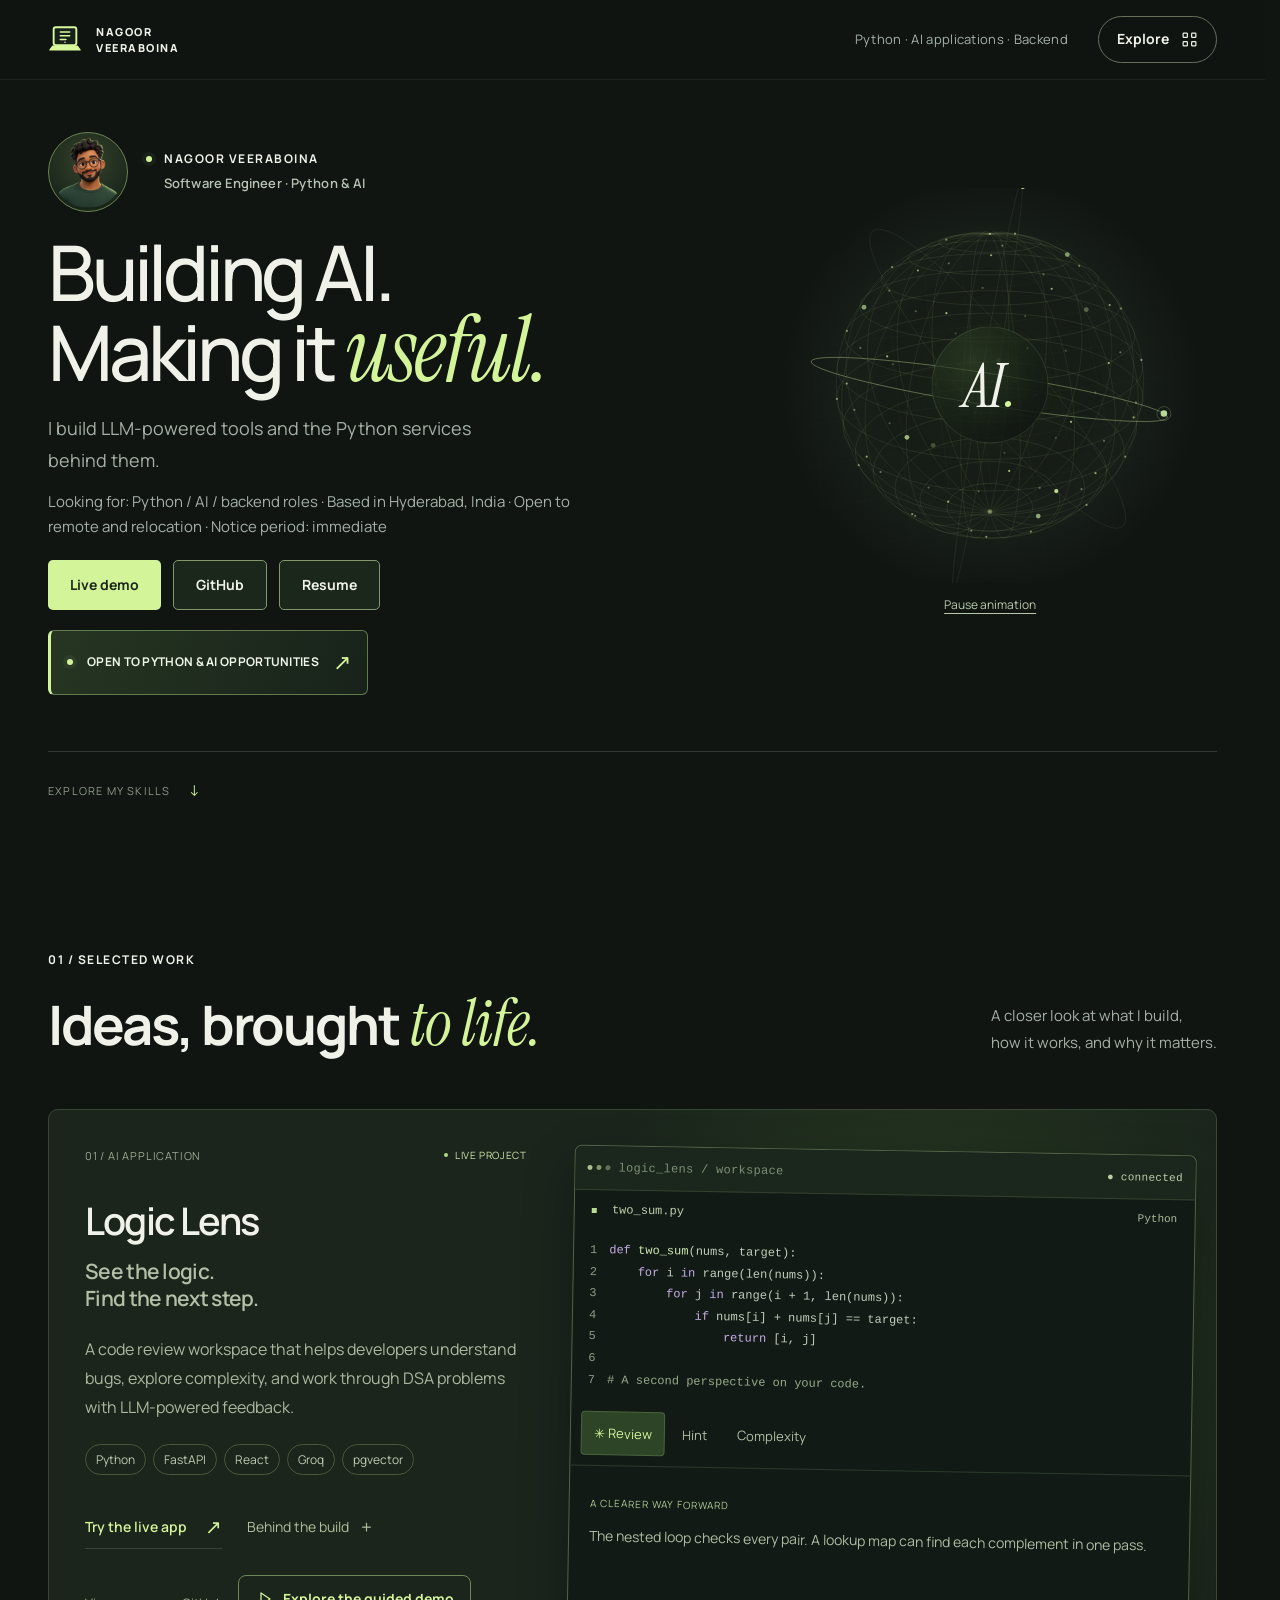
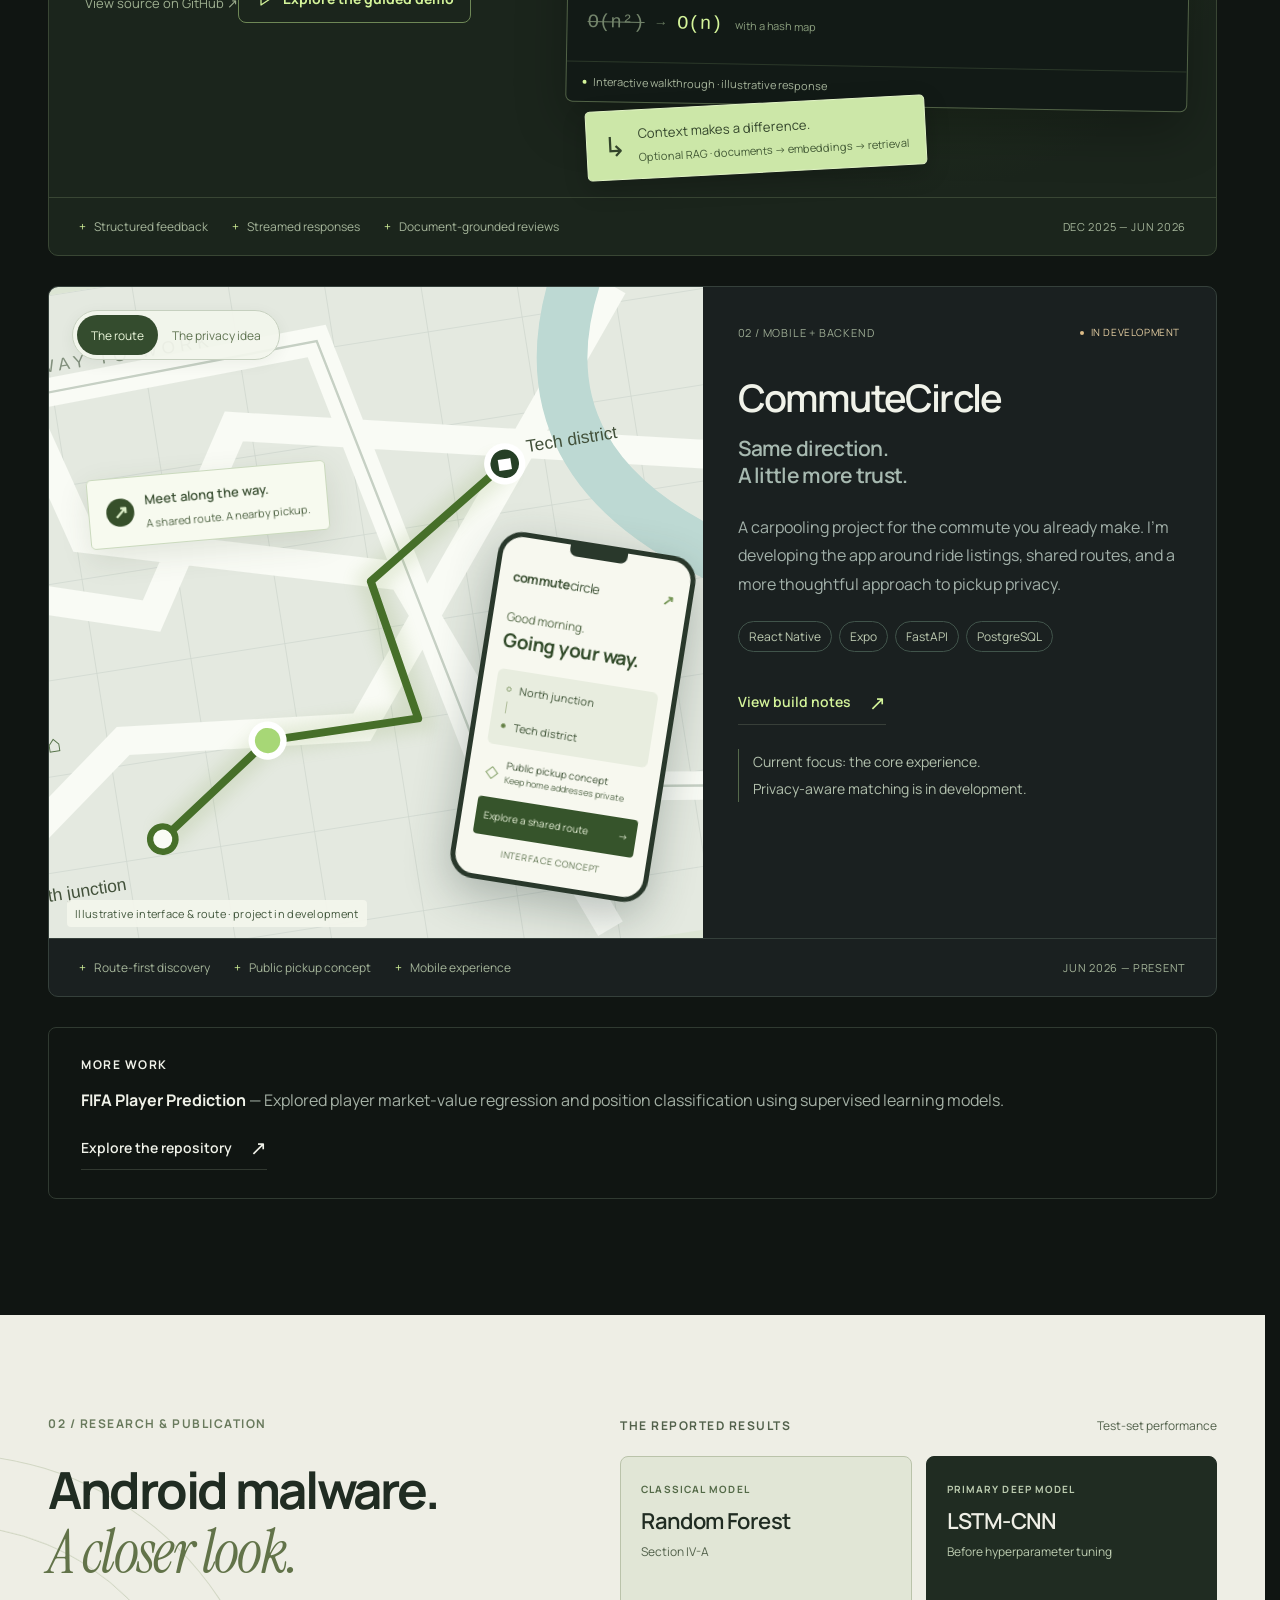
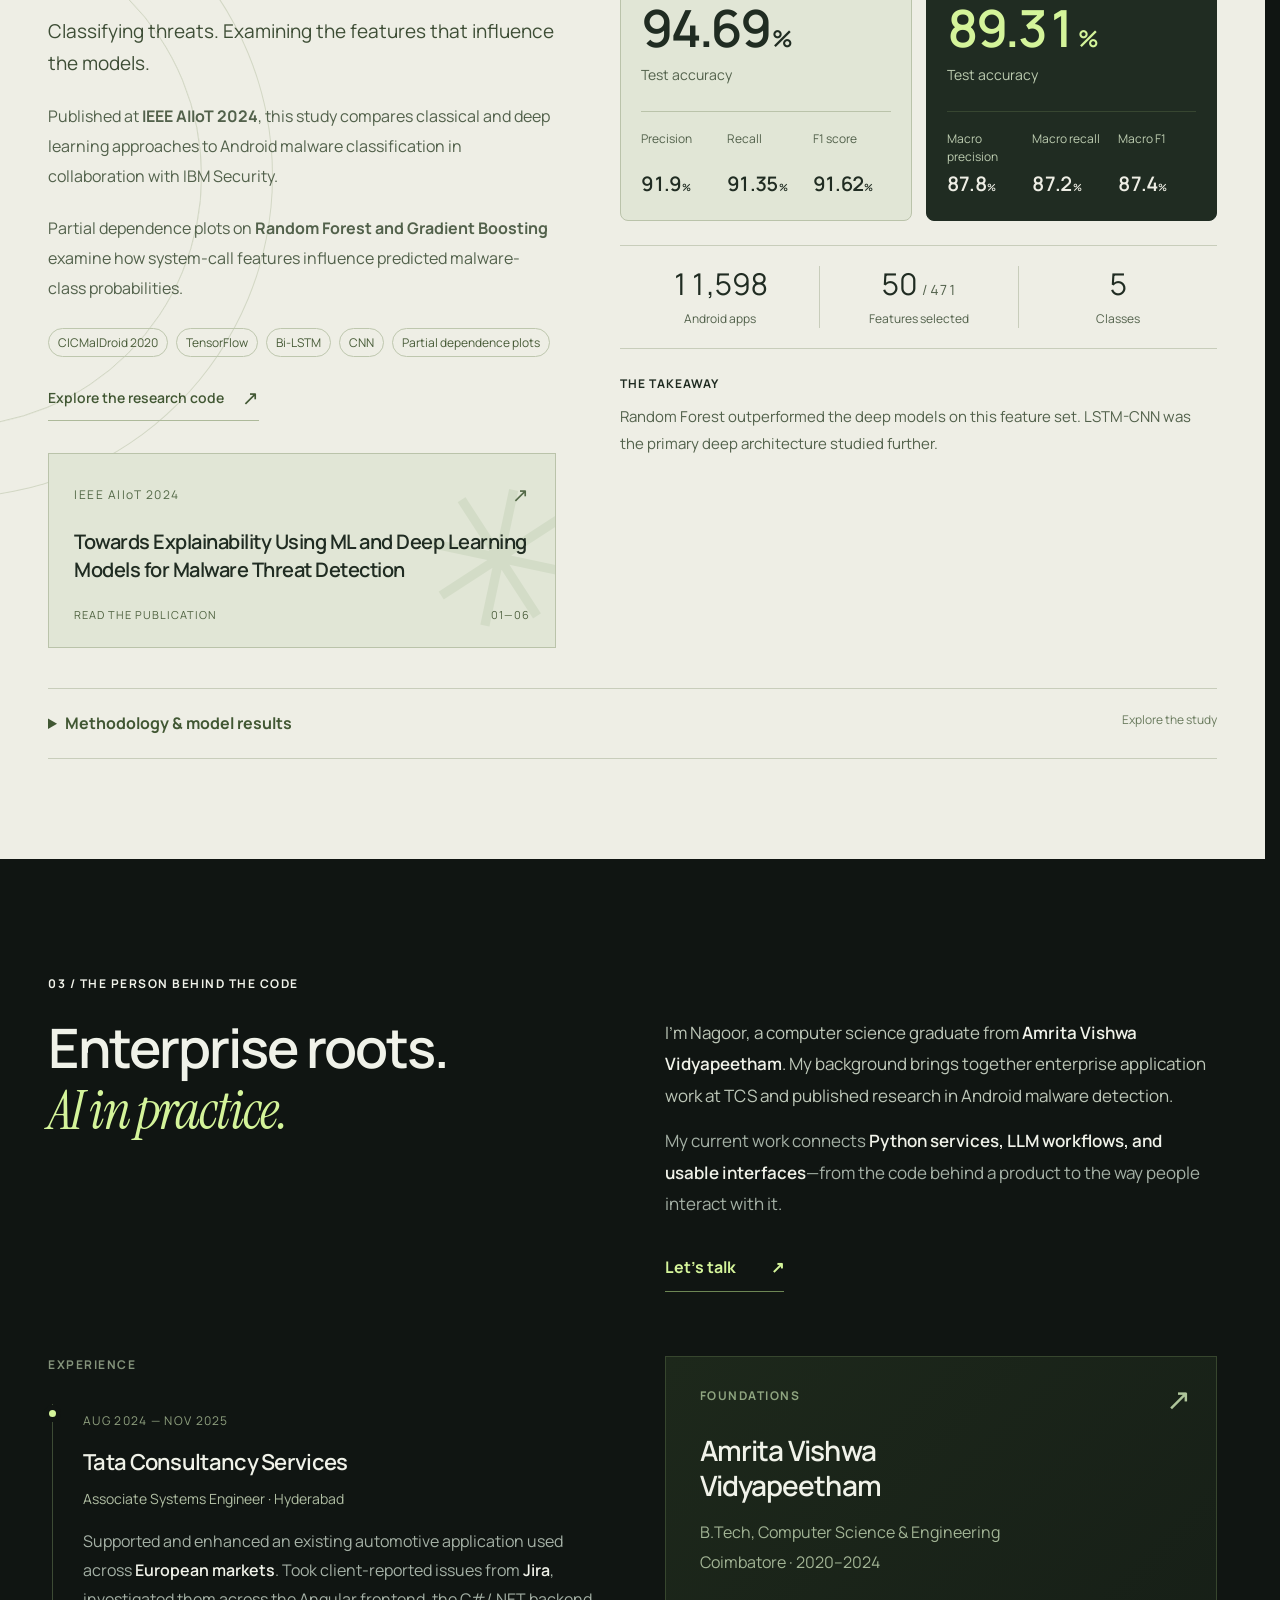
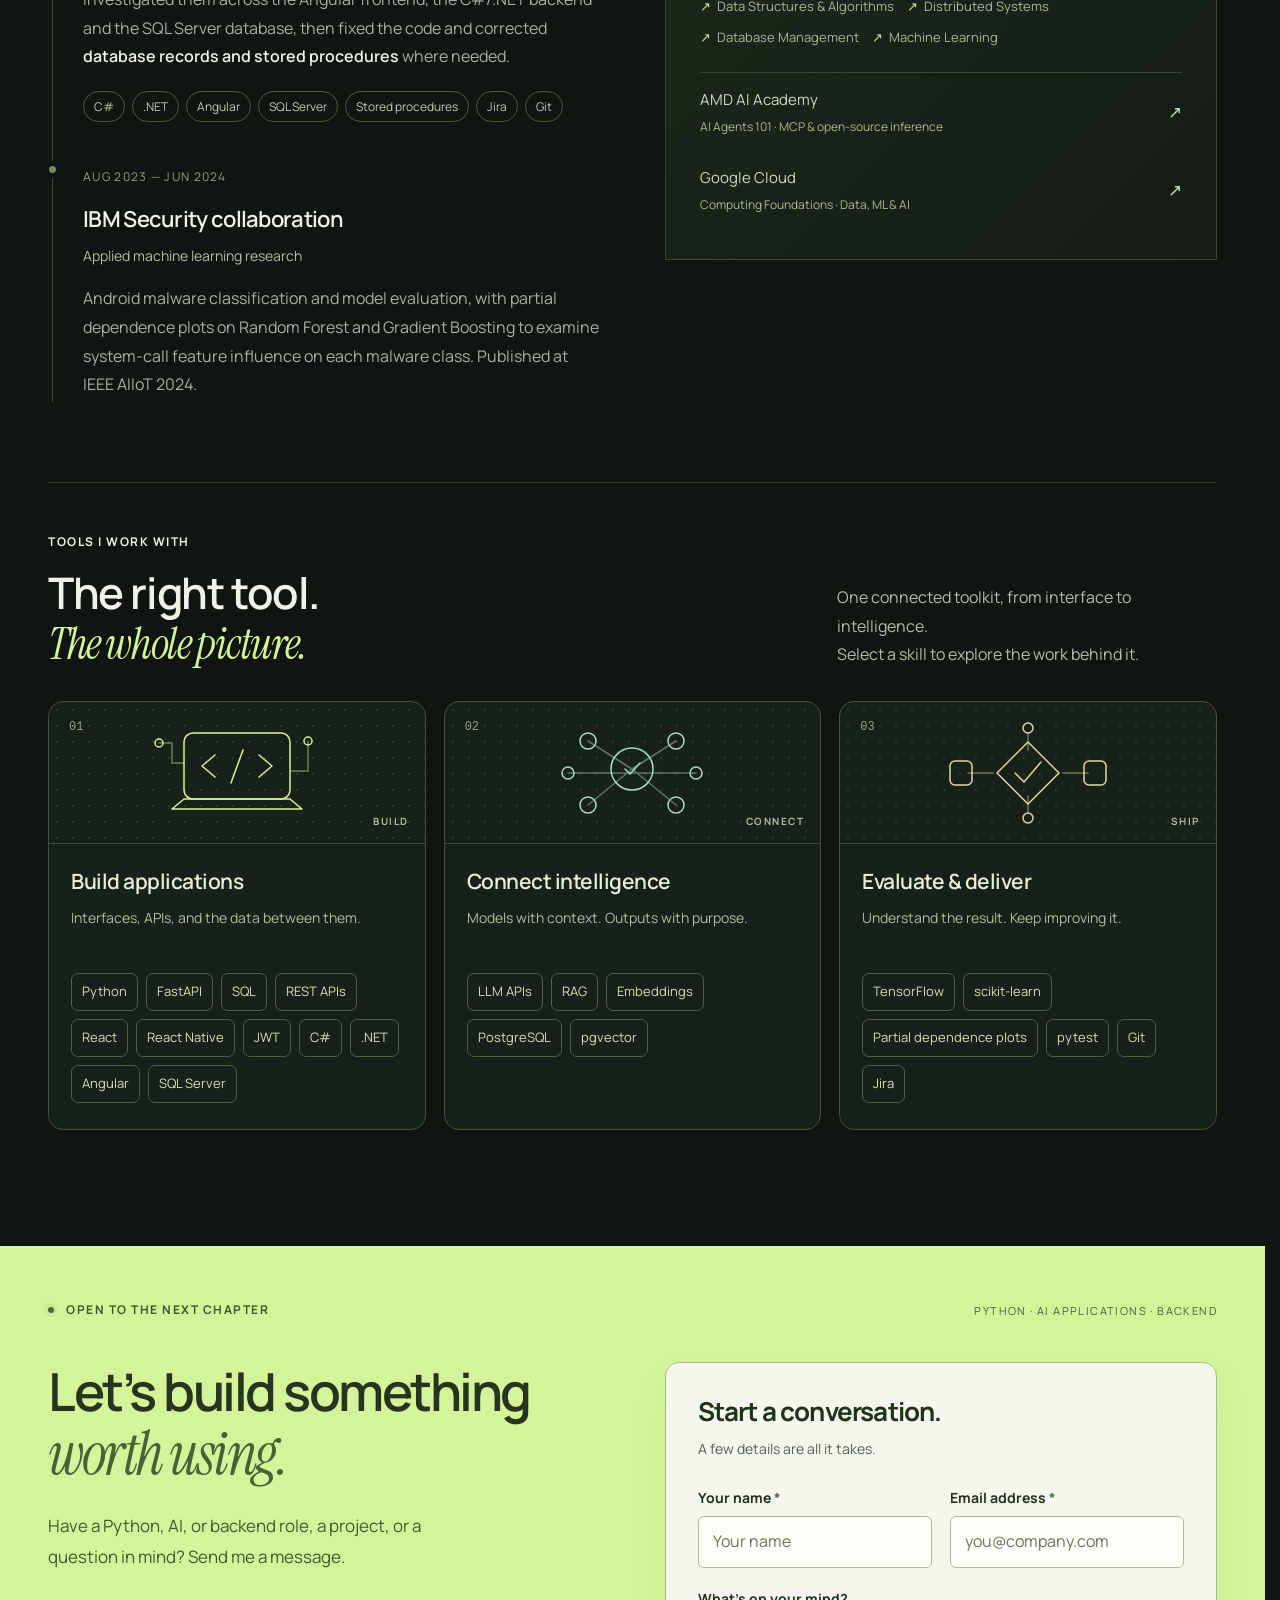
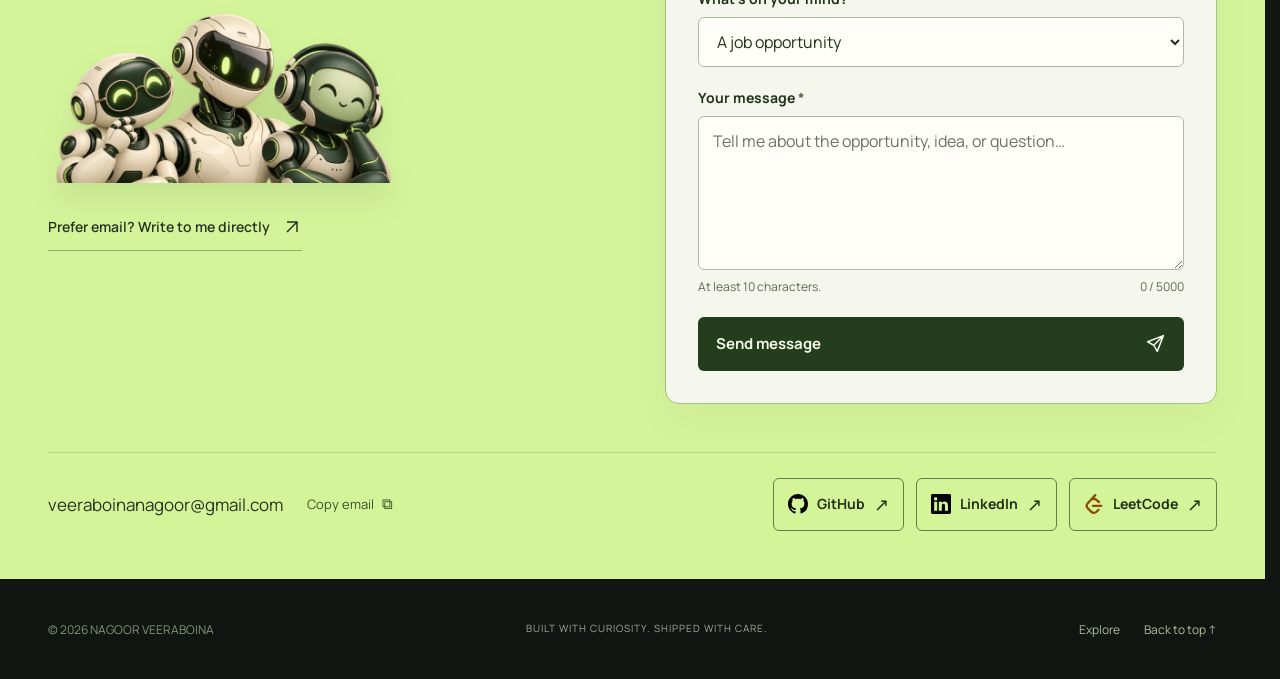
==== commit 24422227: "Fix desktop alignment and simplify TCS wording" ====
--- a/index.html
+++ b/index.html
@@ -18,9 +18,9 @@
   <link rel="preload" href="assets/instrument-serif-0.ttf" as="font" type="font/ttf" crossorigin>
   <link rel="stylesheet" href="assets/manrope.css">
   <link rel="stylesheet" href="assets/instrument-serif.css">
-  <link rel="stylesheet" href="styles.css?v=20261026-results">
+  <link rel="stylesheet" href="styles.css?v=20261027-alignment">
   <link rel="stylesheet" href="enhancements.css?v=20261026-results">
-  <link rel="stylesheet" href="personal.css?v=20261026-results">
+  <link rel="stylesheet" href="personal.css?v=20261027-alignment">
   <script src="app.js?v=20261026-results" defer></script>
   <script src="enhancements.js?v=20261026-motion" defer></script>
   <script src="contact.js?v=20261025-contact" defer></script>
@@ -119,7 +119,7 @@
 
     <section class="about-section page-width section-space" id="about" aria-labelledby="about-heading"><div class="about-profile reveal">
         <div class="about-story"><p class="eyebrow">03 / THE PERSON BEHIND THE CODE</p><h2 id="about-heading">Enterprise roots.<br><em>AI in practice.</em></h2><div class="about-intro"><p>I’m Nagoor, a computer science graduate from <strong>Amrita Vishwa Vidyapeetham</strong>. My background brings together enterprise application work at TCS and published research in Android malware detection.</p><p>My current work connects <strong>Python services, LLM workflows, and usable interfaces</strong>—from the code behind a product to the way people interact with it.</p></div><a class="about-contact" href="#contact">Let’s talk <span aria-hidden="true">↗</span></a></div>
-      </div><div class="experience-grid reveal"><div class="experience-main"><span class="eyebrow">EXPERIENCE</span><div class="timeline-entry"><div class="timeline-dot"></div><span class="timeline-date">AUG 2024 — NOV 2025</span><h3>Tata Consultancy Services</h3><p class="timeline-role">Associate Systems Engineer · Hyderabad</p><p>Supported and enhanced an existing automotive application used across <strong>European markets</strong>. Took client-reported issues from <strong>Jira</strong>, investigated them across the Angular frontend, the <strong>C#/.NET backend (mainly)</strong> and the SQL Server database, then fixed the code and corrected <strong>database records and stored procedures</strong> where needed.</p><div class="tech-tags experience-tools" aria-label="TCS tools"><span>C#</span><span>.NET</span><span>Angular</span><span>SQL Server</span><span>Stored procedures</span><span>Jira</span><span>Git</span></div></div><div class="timeline-entry"><div class="timeline-dot"></div><span class="timeline-date">AUG 2023 — JUN 2024</span><h3>IBM Security collaboration</h3><p class="timeline-role">Applied machine learning research</p><p>Android malware classification and model evaluation, with partial dependence plots on Random Forest and Gradient Boosting to examine system-call feature influence on each malware class. Published at IEEE AIIoT 2024.</p></div></div><aside class="education-panel"><div class="edu-symbol" aria-hidden="true">↗</div><span class="eyebrow">FOUNDATIONS</span><h3>Amrita Vishwa<br>Vidyapeetham</h3><p>B.Tech, Computer Science & Engineering<br>Coimbatore · 2020–2024</p><div class="coursework"><span>Data Structures & Algorithms</span><span>Distributed Systems</span><span>Database Management</span><span>Machine Learning</span></div><div class="certification-links"><a href="https://academy.amd.com/certs/31042/A925A33F74254DF38ACEE9C26B9F9C2E166281.pdf" target="_blank" rel="noopener noreferrer"><span>AMD AI Academy<small>AI Agents 101 · MCP & open-source inference</small></span><b aria-hidden="true">↗</b></a><a href="https://coursera.org/verify/4EEGS7M7QEVL" target="_blank" rel="noopener noreferrer"><span>Google Cloud<small>Computing Foundations · Data, ML & AI</small></span><b aria-hidden="true">↗</b></a></div></aside></div>
+      </div><div class="experience-grid reveal"><div class="experience-main"><span class="eyebrow">EXPERIENCE</span><div class="timeline-entry"><div class="timeline-dot"></div><span class="timeline-date">AUG 2024 — NOV 2025</span><h3>Tata Consultancy Services</h3><p class="timeline-role">Associate Systems Engineer · Hyderabad</p><p>Supported and enhanced an existing automotive application used across <strong>European markets</strong>. Took client-reported issues from <strong>Jira</strong>, investigated them across the Angular frontend, the C#/.NET backend and the SQL Server database, then fixed the code and corrected <strong>database records and stored procedures</strong> where needed.</p><div class="tech-tags experience-tools" aria-label="TCS tools"><span>C#</span><span>.NET</span><span>Angular</span><span>SQL Server</span><span>Stored procedures</span><span>Jira</span><span>Git</span></div></div><div class="timeline-entry"><div class="timeline-dot"></div><span class="timeline-date">AUG 2023 — JUN 2024</span><h3>IBM Security collaboration</h3><p class="timeline-role">Applied machine learning research</p><p>Android malware classification and model evaluation, with partial dependence plots on Random Forest and Gradient Boosting to examine system-call feature influence on each malware class. Published at IEEE AIIoT 2024.</p></div></div><aside class="education-panel"><div class="edu-symbol" aria-hidden="true">↗</div><span class="eyebrow">FOUNDATIONS</span><h3>Amrita Vishwa<br>Vidyapeetham</h3><p>B.Tech, Computer Science & Engineering<br>Coimbatore · 2020–2024</p><div class="coursework"><span>Data Structures & Algorithms</span><span>Distributed Systems</span><span>Database Management</span><span>Machine Learning</span></div><div class="certification-links"><a href="https://academy.amd.com/certs/31042/A925A33F74254DF38ACEE9C26B9F9C2E166281.pdf" target="_blank" rel="noopener noreferrer"><span>AMD AI Academy<small>AI Agents 101 · MCP & open-source inference</small></span><b aria-hidden="true">↗</b></a><a href="https://coursera.org/verify/4EEGS7M7QEVL" target="_blank" rel="noopener noreferrer"><span>Google Cloud<small>Computing Foundations · Data, ML & AI</small></span><b aria-hidden="true">↗</b></a></div></aside></div>
       <section class="skills-section reveal" id="skills" aria-labelledby="skills-heading">
         <div class="skills-heading"><div><p class="eyebrow">TOOLS I WORK WITH</p><h3 id="skills-heading">The right tool.<br><em>The whole picture.</em></h3></div><p class="skills-intro">One connected toolkit, from interface to intelligence.<br>Select a skill to explore the work behind it.</p></div>
         <div class="skills-track" id="skills-track" tabindex="0" role="group" aria-label="Skill groups; use left and right arrow keys to browse"><article class="skill-card" aria-labelledby="skill-title-0"><div class="skill-art" aria-hidden="true"><span class="skill-index">01</span><svg viewBox="0 0 180 120" fill="none" stroke="currentColor" stroke-width="1.5" stroke-linecap="round" stroke-linejoin="round"><rect x="37" y="20" width="106" height="66" rx="9"/><path d="M25 96h130l-12-10H37ZM68 42 55 53l13 11M112 42l13 11-13 11M96 37 84 70"/><path class="skill-wire" d="M12 30h13v20h12M143 58h18V28"/><circle cx="12" cy="30" r="4"/><circle cx="161" cy="28" r="4"/></svg><span class="skill-art-label">BUILD</span></div><div class="skill-card-body"><h4 id="skill-title-0">Build applications</h4><p>Interfaces, APIs, and the data between them.</p><ul class="skill-chips"><li><a href="#logic-lens" data-overlay aria-haspopup="dialog">Python</a></li><li><a href="#logic-lens" data-overlay aria-haspopup="dialog">FastAPI</a></li><li><a href="#logic-lens" data-overlay aria-haspopup="dialog">SQL</a></li><li><a href="#logic-lens" data-overlay aria-haspopup="dialog">REST APIs</a></li><li><a href="#logic-lens" data-overlay aria-haspopup="dialog">React</a></li><li><a href="#commutecircle" data-overlay aria-haspopup="dialog">React Native</a></li><li><a href="#logic-lens" data-overlay aria-haspopup="dialog">JWT</a></li><li><a href="#about">C#</a></li><li><a href="#about">.NET</a></li><li><a href="#about">Angular</a></li><li><a href="#about">SQL Server</a></li></ul></div></article><article class="skill-card" aria-labelledby="skill-title-1"><div class="skill-art" aria-hidden="true"><span class="skill-index">02</span><svg viewBox="0 0 180 120" fill="none" stroke="currentColor" stroke-width="1.5" stroke-linecap="round" stroke-linejoin="round"><path class="skill-wire" d="M46 28 90 56l44-28M46 92l44-36 44 36M26 60h64l64 0"/><circle cx="90" cy="56" r="21"/><circle cx="46" cy="28" r="8"/><circle cx="134" cy="28" r="8"/><circle cx="46" cy="92" r="8"/><circle cx="134" cy="92" r="8"/><circle cx="26" cy="60" r="6"/><circle cx="154" cy="60" r="6"/><path d="m83 56 5 5 10-11"/></svg><span class="skill-art-label">CONNECT</span></div><div class="skill-card-body"><h4 id="skill-title-1">Connect intelligence</h4><p>Models with context. Outputs with purpose.</p><ul class="skill-chips"><li><a href="#logic-lens" data-overlay aria-haspopup="dialog">LLM APIs</a></li><li><a href="#logic-lens" data-overlay aria-haspopup="dialog">RAG</a></li><li><a href="#logic-lens" data-overlay aria-haspopup="dialog">Embeddings</a></li><li><a href="#logic-lens" data-overlay aria-haspopup="dialog">PostgreSQL</a></li><li><a href="#logic-lens" data-overlay aria-haspopup="dialog">pgvector</a></li></ul></div></article><article class="skill-card" aria-labelledby="skill-title-2"><div class="skill-art" aria-hidden="true"><span class="skill-index">03</span><svg viewBox="0 0 180 120" fill="none" stroke="currentColor" stroke-width="1.5" stroke-linecap="round" stroke-linejoin="round"><path class="skill-wire" d="M30 60h25M125 60h25M90 20v17M90 83v17"/><path d="m90 29 31 31-31 31-31-31Z"/><path d="m77 60 9 9 17-20"/><rect x="12" y="48" width="22" height="24" rx="5"/><rect x="146" y="48" width="22" height="24" rx="5"/><circle cx="90" cy="15" r="5"/><circle cx="90" cy="105" r="5"/></svg><span class="skill-art-label">SHIP</span></div><div class="skill-card-body"><h4 id="skill-title-2">Evaluate & deliver</h4><p>Understand the result. Keep improving it.</p><ul class="skill-chips"><li><a href="#research">TensorFlow</a></li><li><a href="#research">scikit-learn</a></li><li><a href="#research">Partial dependence plots</a></li><li><a href="#logic-lens" data-overlay aria-haspopup="dialog">pytest</a></li><li><a href="#about">Git</a></li><li><a href="#about">Jira</a></li></ul></div></article></div>
--- a/styles.css
+++ b/styles.css
@@ -1892,8 +1892,9 @@
 
 .experience-grid {
   display: grid;
-  grid-template-columns: 1.25fr 1fr;
-  gap: 90px;
+  grid-template-columns: repeat(2, minmax(0, 1fr));
+  gap: 64px;
+  align-items: start;
 }
 
 .experience-main>.eyebrow {
@@ -1907,7 +1908,7 @@
   margin-left: 4px;
   padding: 0 0 38px 30px;
   position: relative;
-  max-width: 530px;
+  max-width: 100%;
 }
 
 .timeline-entry:last-child {
@@ -2455,6 +2456,16 @@
   .research-layout, .experience-grid { gap: 48px; }
   .contact-social { width: 100%; margin-left: 0; }
   .contact-top { gap: 24px; }
+}
+
+/* Keep result labels and values aligned when desktop columns narrow. */
+@media (min-width: 901px) and (max-width: 1100px) {
+  .result-family { min-height: 35px; }
+  .research-scorecard h3 { min-height: 2.6em; }
+  .result-metrics { grid-template-columns: 1fr; gap: 8px; }
+  .result-metrics>div { display: flex; align-items: baseline; justify-content: space-between; gap: 12px; }
+  .result-metrics dt { min-height: 0; }
+  .result-metrics dd { margin: 0; }
 }
 
 @media (max-width: 900px) {
--- a/personal.css
+++ b/personal.css
@@ -1,17 +1,18 @@
 /* A single illustrated avatar and the manually browsed visual toolkit. */
 .profile-lockup { display: flex; align-items: center; gap: 18px; }
 .profile-identity { min-width: 0; }
-.profile-specialty { font-size: 13px; line-height: 1.5; letter-spacing: .1px; }
+.profile-specialty { padding-left: 18px; font-size: 13px; line-height: 1.5; letter-spacing: .1px; }
 .profile-thumb { width: 80px; height: 80px; padding: 3px; object-fit: contain; border-radius: 50%; border: 1px solid #6d8454; background: radial-gradient(circle at 50% 35%, #34432b, #1a251a 75%); flex: none; transform-origin: 50% 85%; animation: avatar-hello 2.4s ease-in-out .3s 1 both; transition: border-color .2s, box-shadow .2s; }
 .profile-thumb:hover { border-color: var(--lime); box-shadow: 0 0 0 5px #d9f99d0e; }
 @keyframes avatar-hello { 0%, 100% { transform: translateY(0) rotate(0); } 22% { transform: translateY(-3px) rotate(-4deg); } 45% { transform: translateY(-2px) rotate(3deg); } 68% { transform: translateY(-3px) rotate(-2deg); } }
 .about-profile { margin-bottom: 64px; }
-.about-story { display: grid; grid-template-columns: minmax(0, 1fr) minmax(0, 1fr); column-gap: clamp(40px, 6vw, 90px); align-items: start; }
+.about-story { display: grid; grid-template-columns: minmax(0, 1fr) minmax(0, 1fr); column-gap: 64px; align-items: start; }
 .about-story>.eyebrow { grid-column: 1 / -1; margin-bottom: 24px; }
 .about-story h2 { grid-column: 1; grid-row: 2 / span 2; font-size: clamp(36px, 4.25vw, 62px); line-height: 1.12; letter-spacing: -2px; }
 .about-story h2 em { color: var(--lime); }
 .about-story .about-intro { grid-column: 2; margin-top: 0; max-width: 56ch; }
 .about-story .about-intro p { font-size: 17px; line-height: 1.85; }
+.about-story .about-intro p:first-child { margin-top: 0; }
 .about-contact { grid-column: 2; justify-self: start; display: inline-flex; align-items: center; gap: 35px; min-height: 48px; margin-top: 24px; border-bottom: 1px solid #6d8654; color: var(--lime); font-size: 16px; font-weight: 700; }
 .about-contact:hover { color: #efffd9; border-color: #efffd9; }
 .skills-section { margin-top: 80px; padding-top: 50px; border-top: 1px solid var(--line); min-width: 0; }
@@ -44,14 +45,17 @@
 .skills-controls button:hover:not(:disabled) { color: #192b11; background: var(--lime); }
 .skills-controls button:disabled { opacity: .35; }
 #skills-page { min-width: 38px; text-align: center; font: 13px/1.5 ui-monospace, monospace; color: #c8d9b8; }
+@media (max-width: 1100px) {
+  .about-story { column-gap: 48px; }
+}
 @media (max-width: 1024px) {
-  .about-story { column-gap: 40px; }
   .about-story h2 { font-size: 44px; }
   .skill-card-body { padding: 22px 18px; }
   .skill-card h4 { font-size: 20px; }
   .skills-intro { max-width: 33ch; }
 }
 @media (max-width: 900px) {
+  .about-story { column-gap: 32px; }
   .skills-track { display: flex; gap: 16px; overflow-x: auto; overscroll-behavior-x: contain; scroll-snap-type: x mandatory; scrollbar-width: thin; scrollbar-color: #526746 #162017; padding: 3px 2px 14px; scroll-padding-inline: 2px; }
   .skill-card { flex: 0 0 calc(100% - 22px); scroll-snap-align: start; }
   .skill-chips a { min-height: 44px; }
